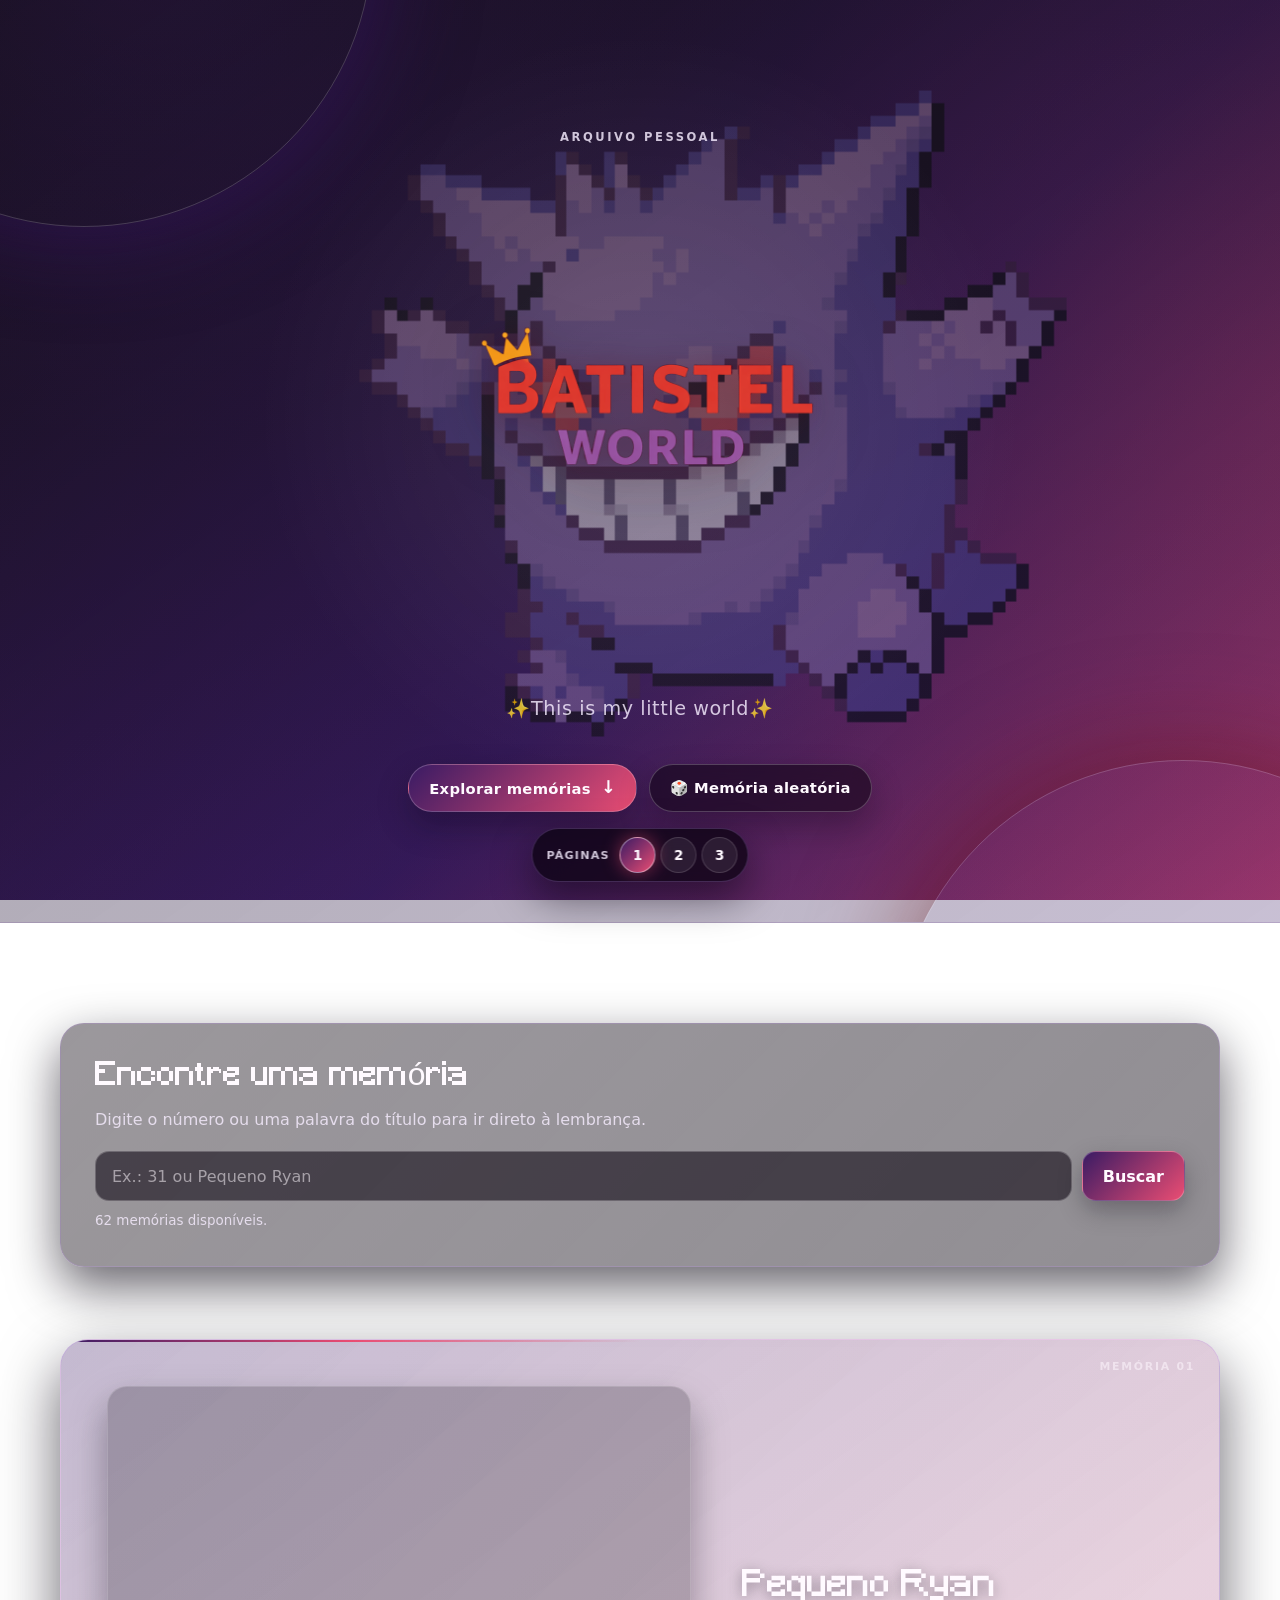
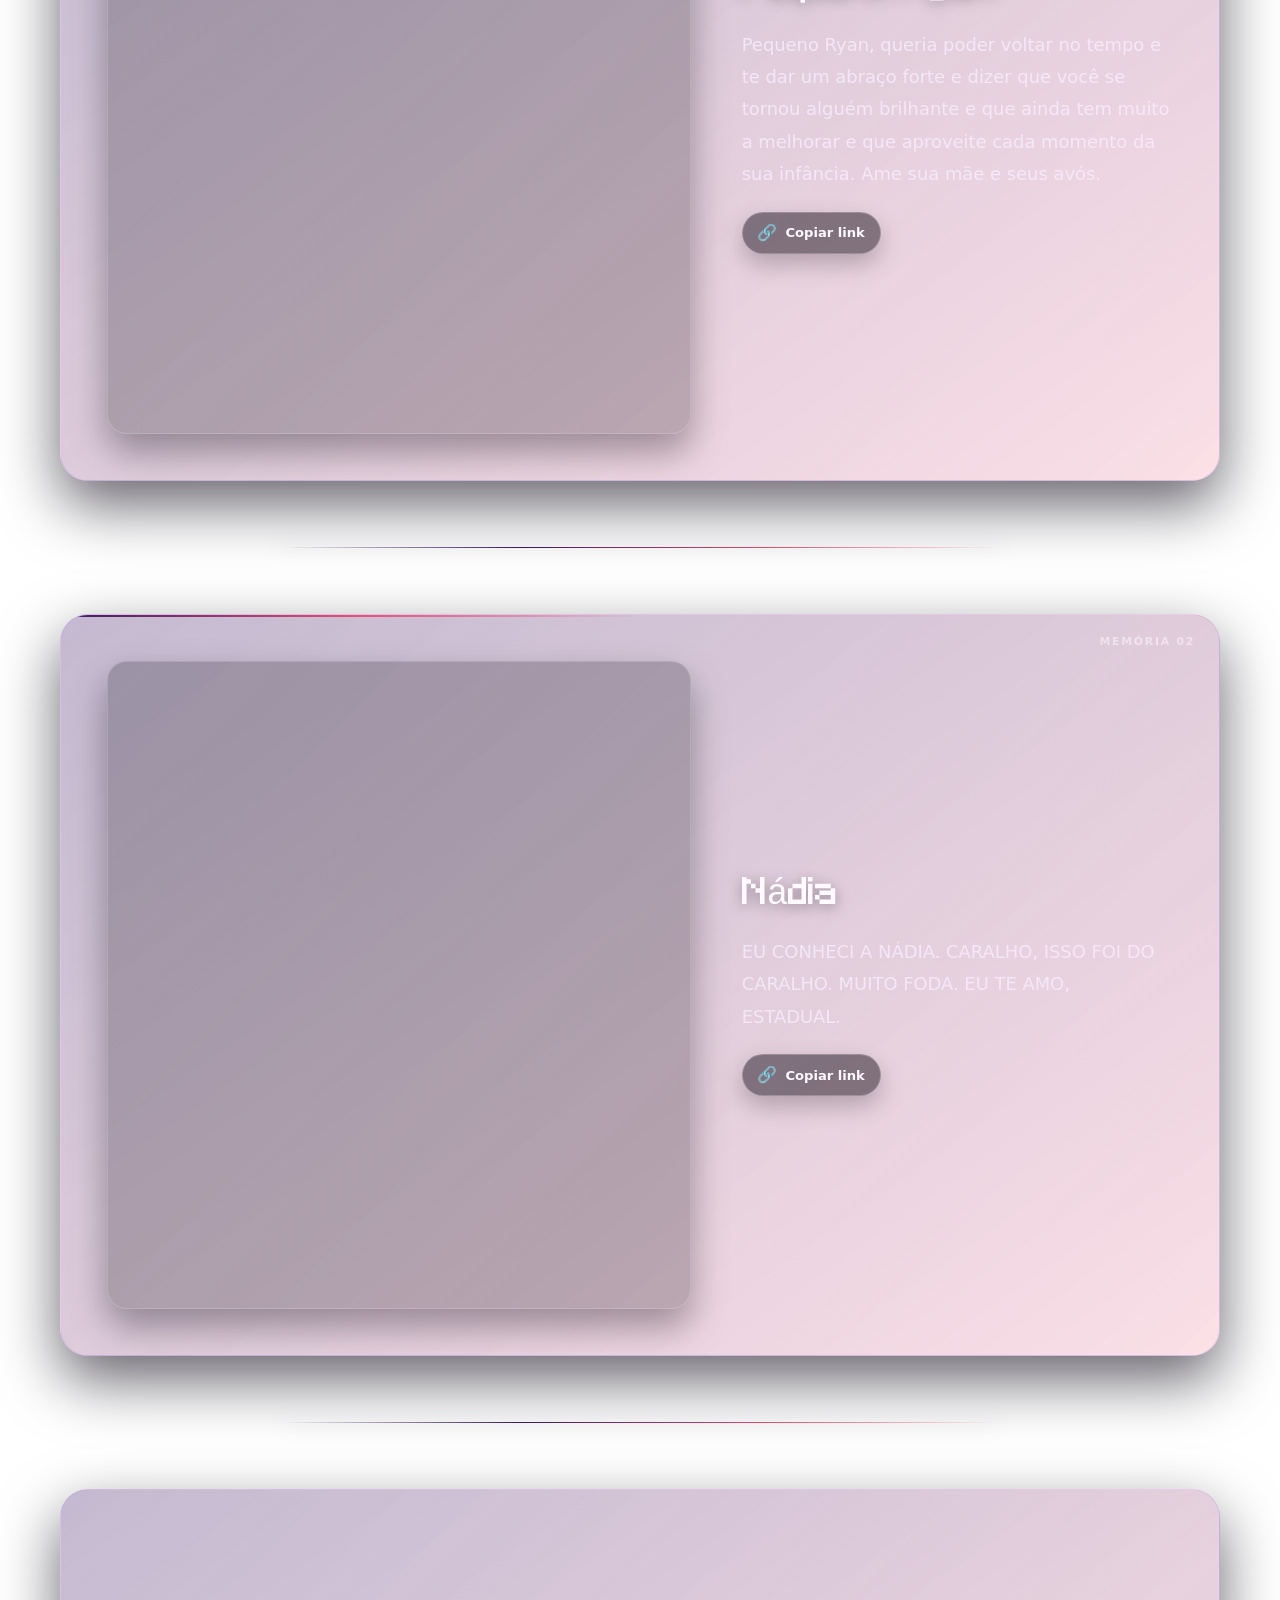
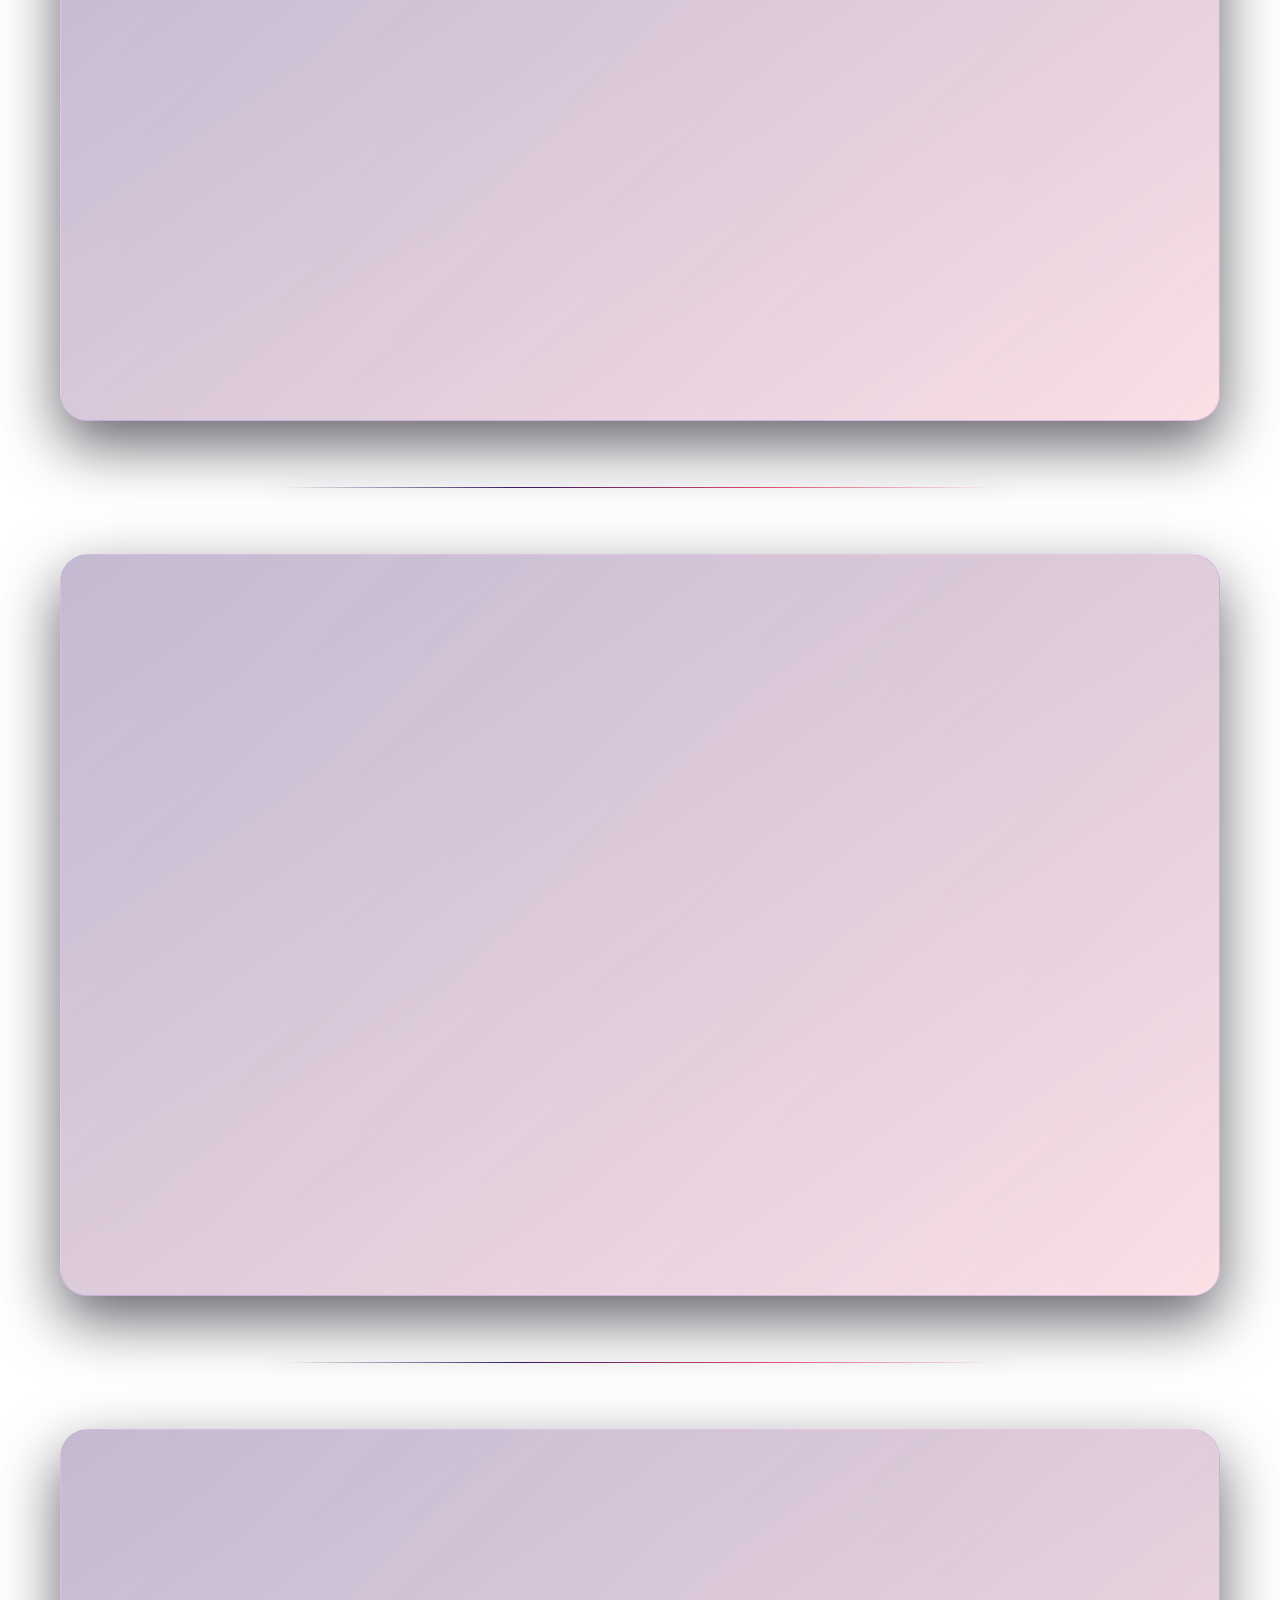
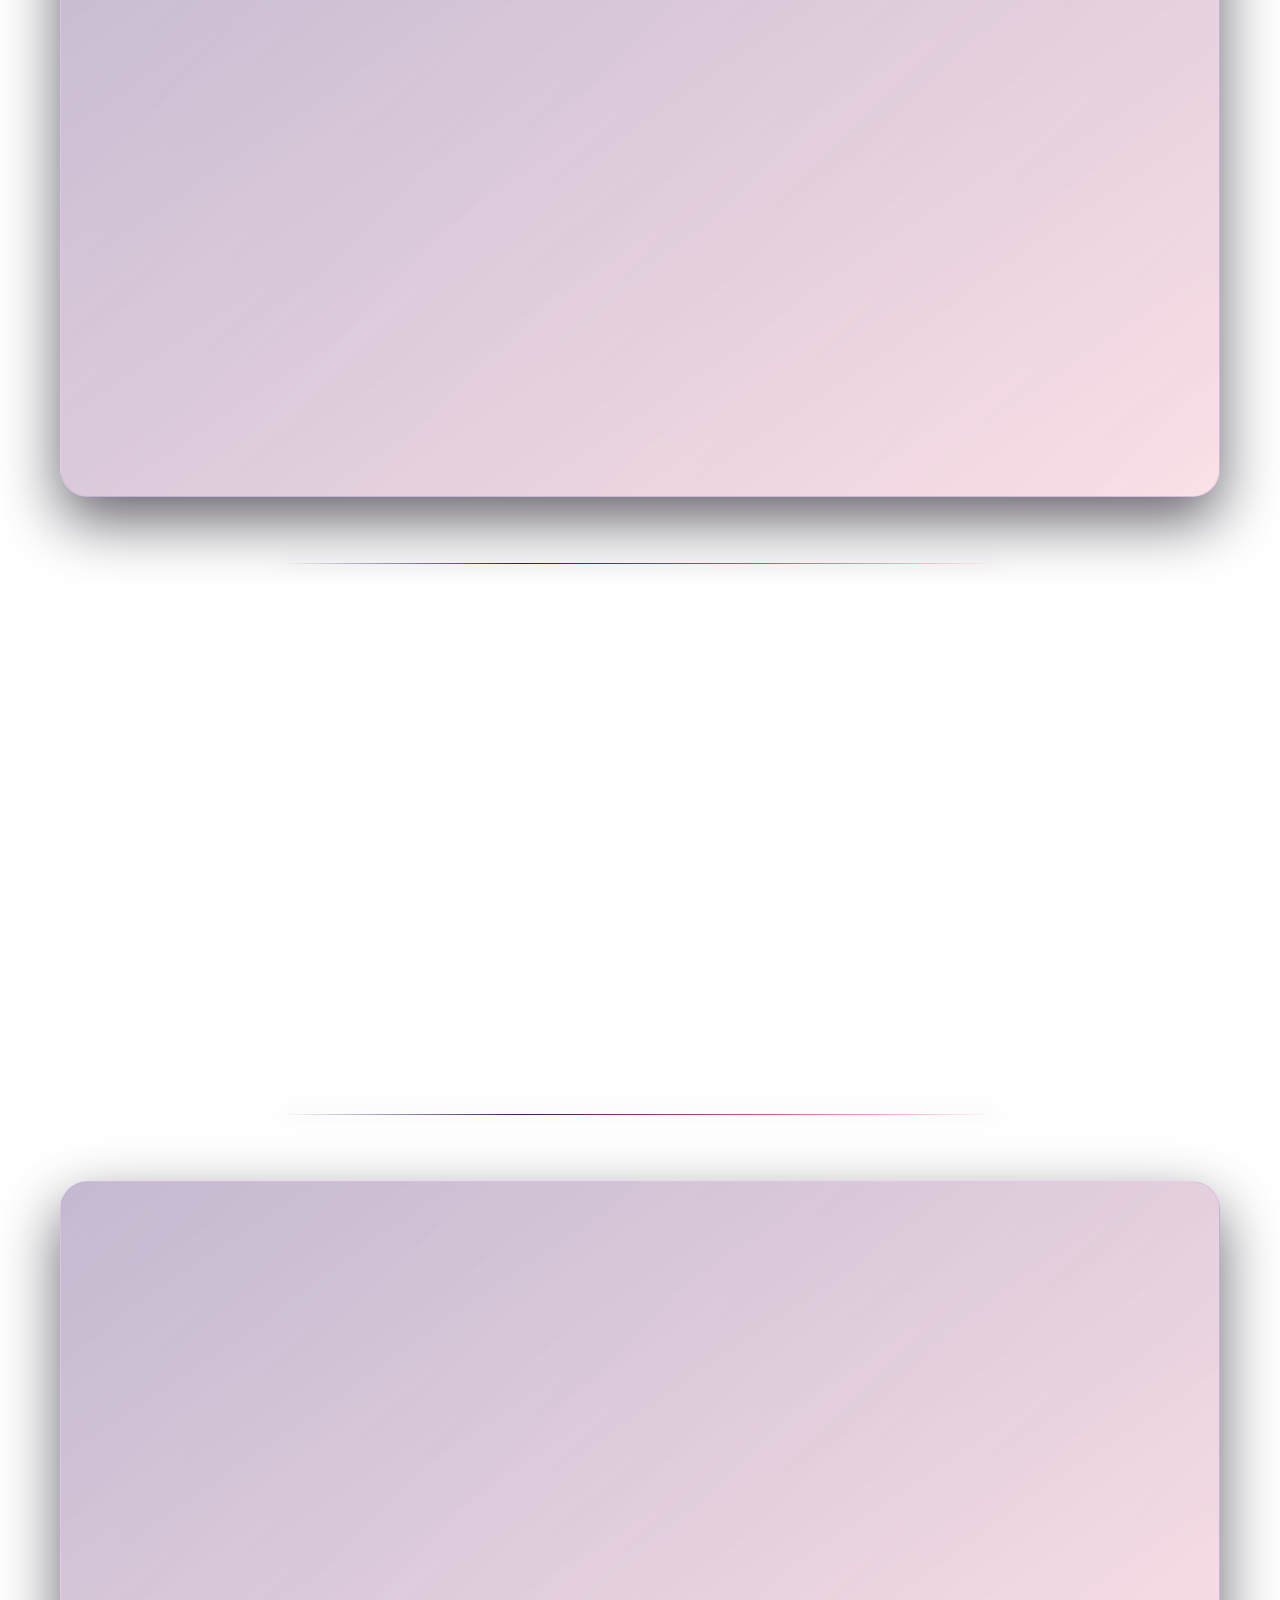
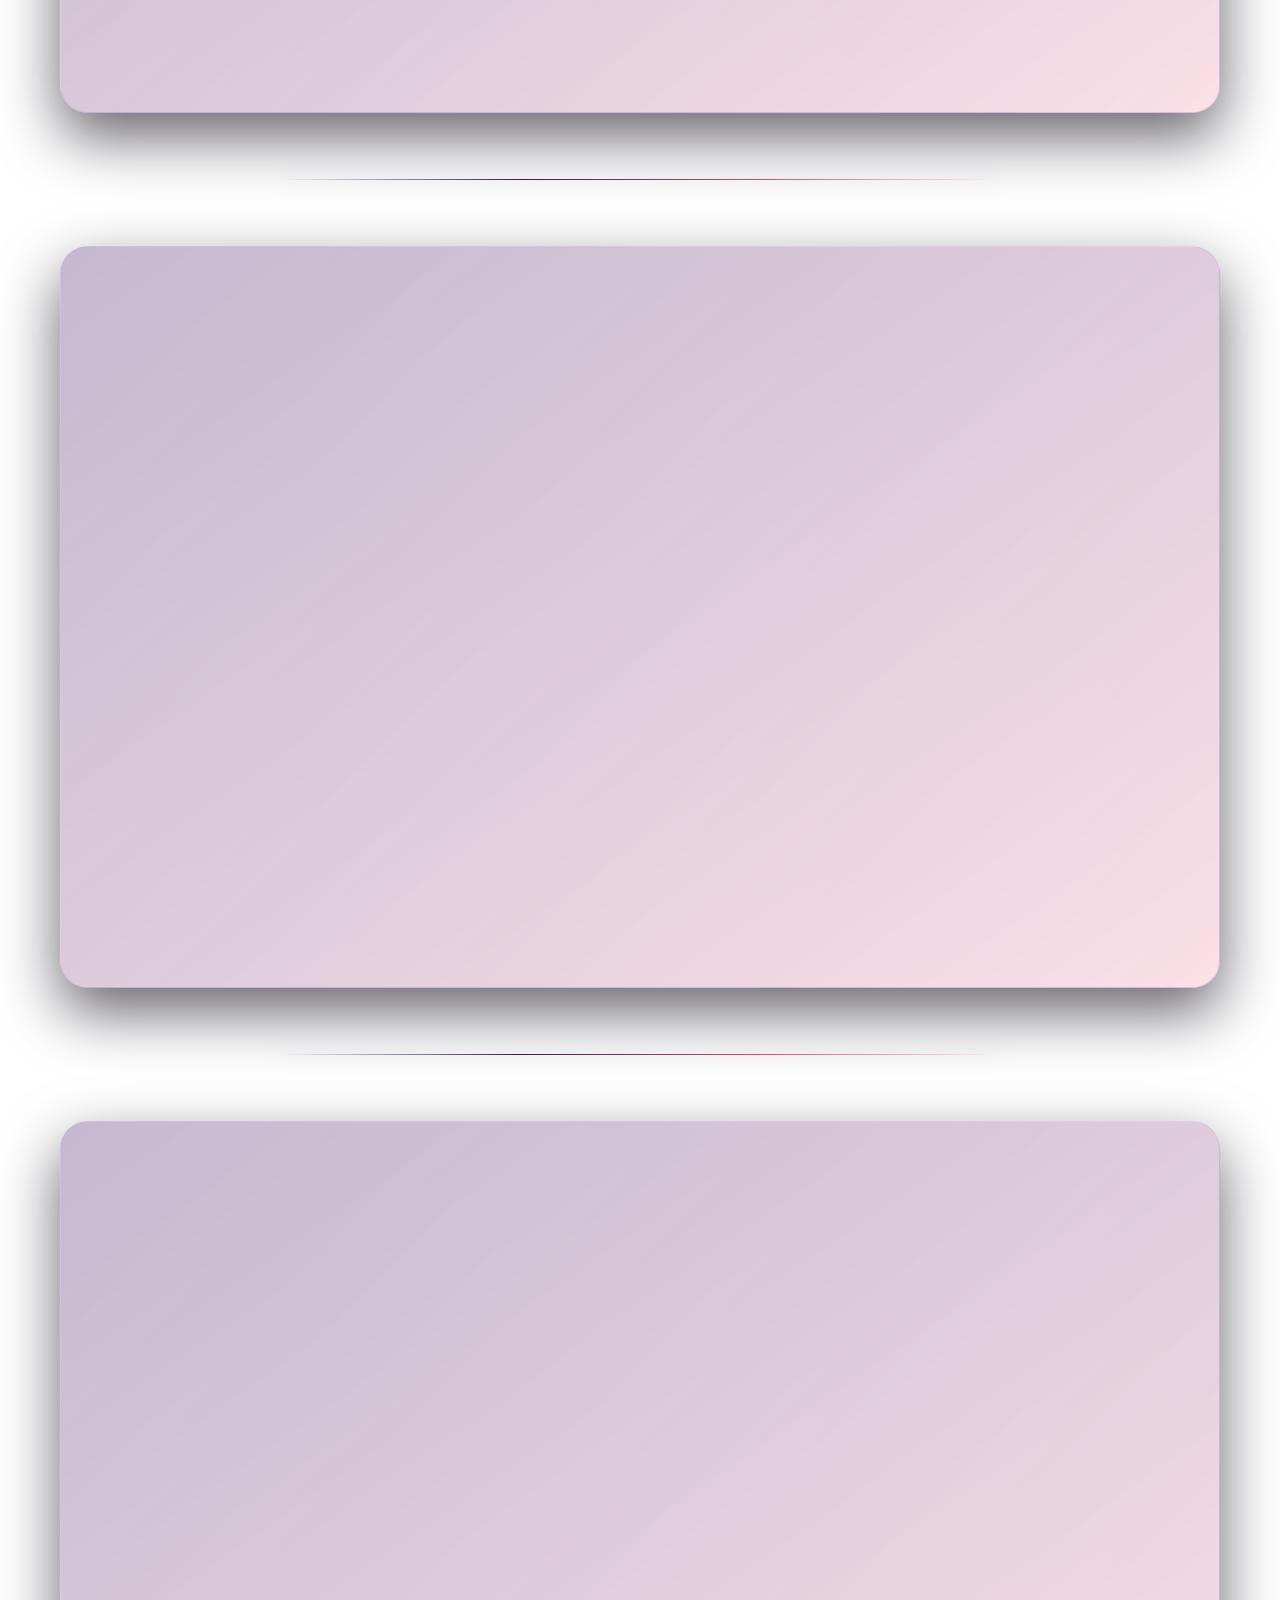
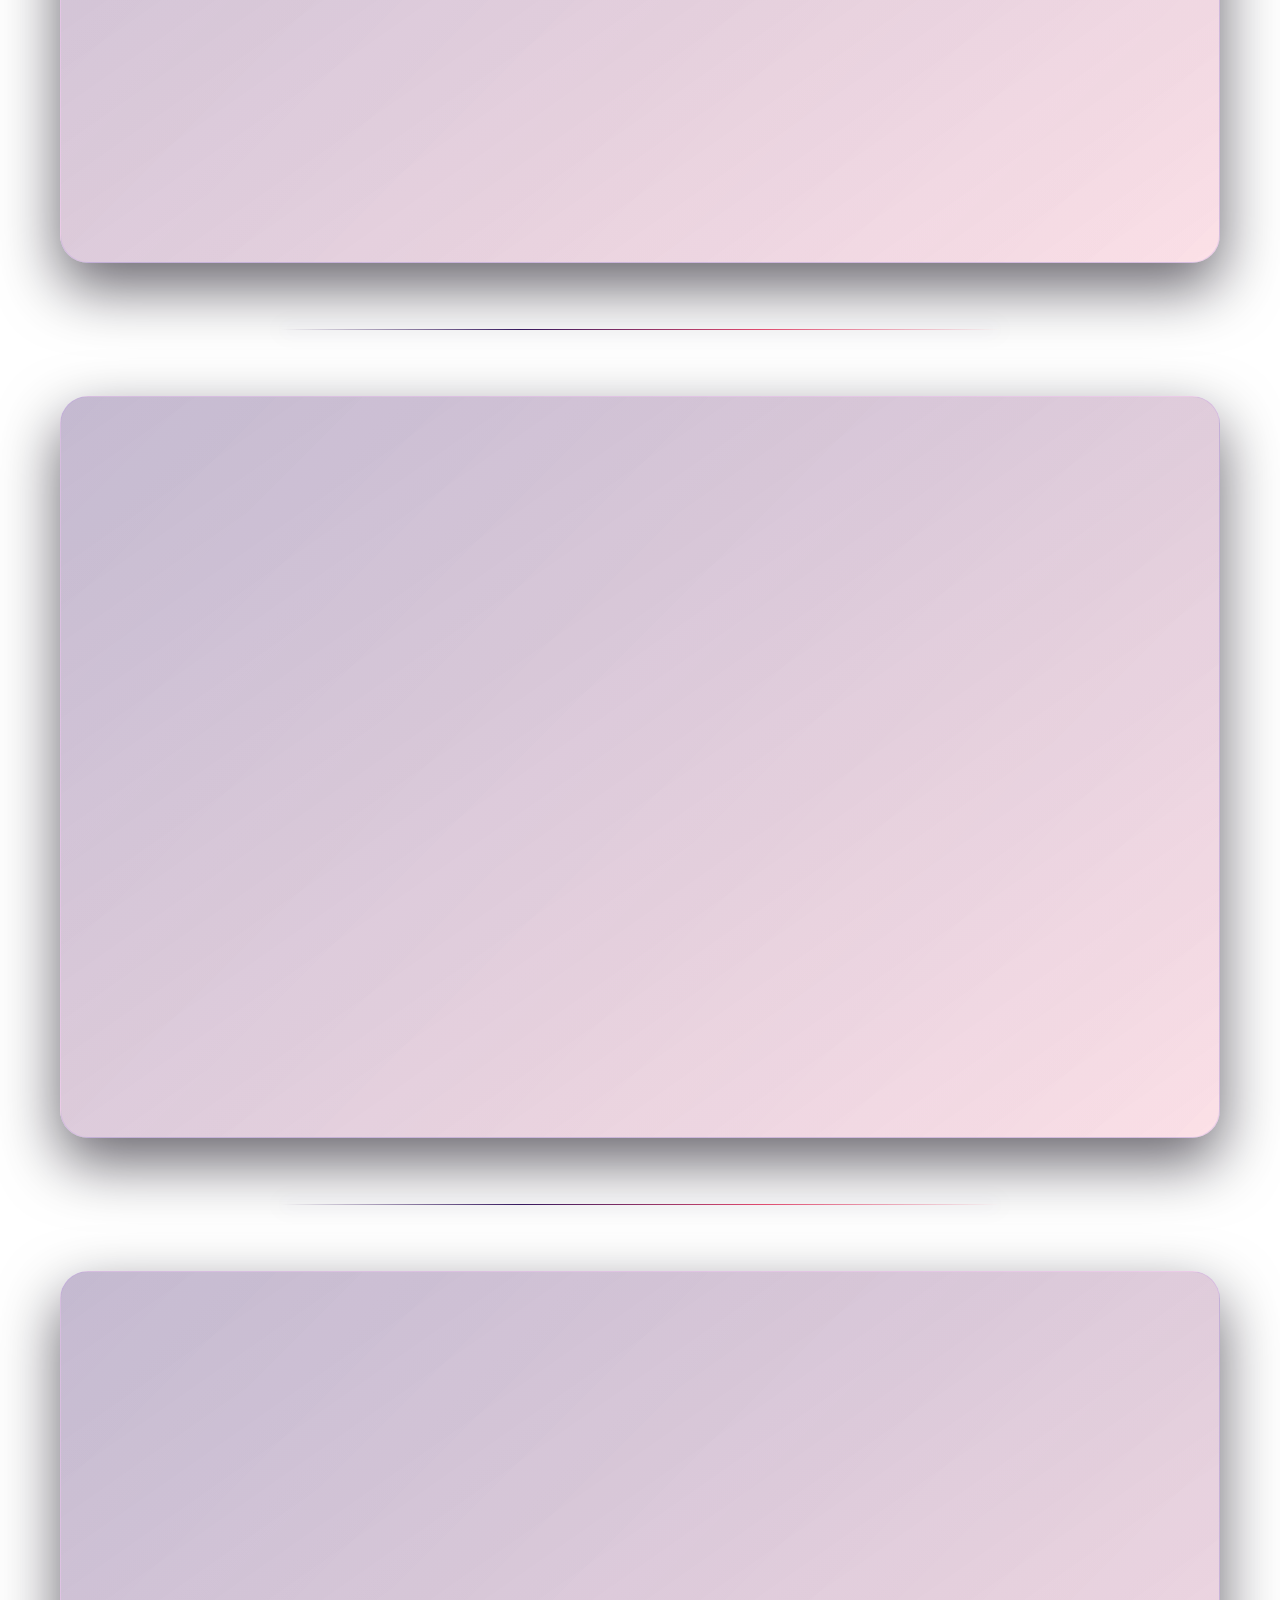
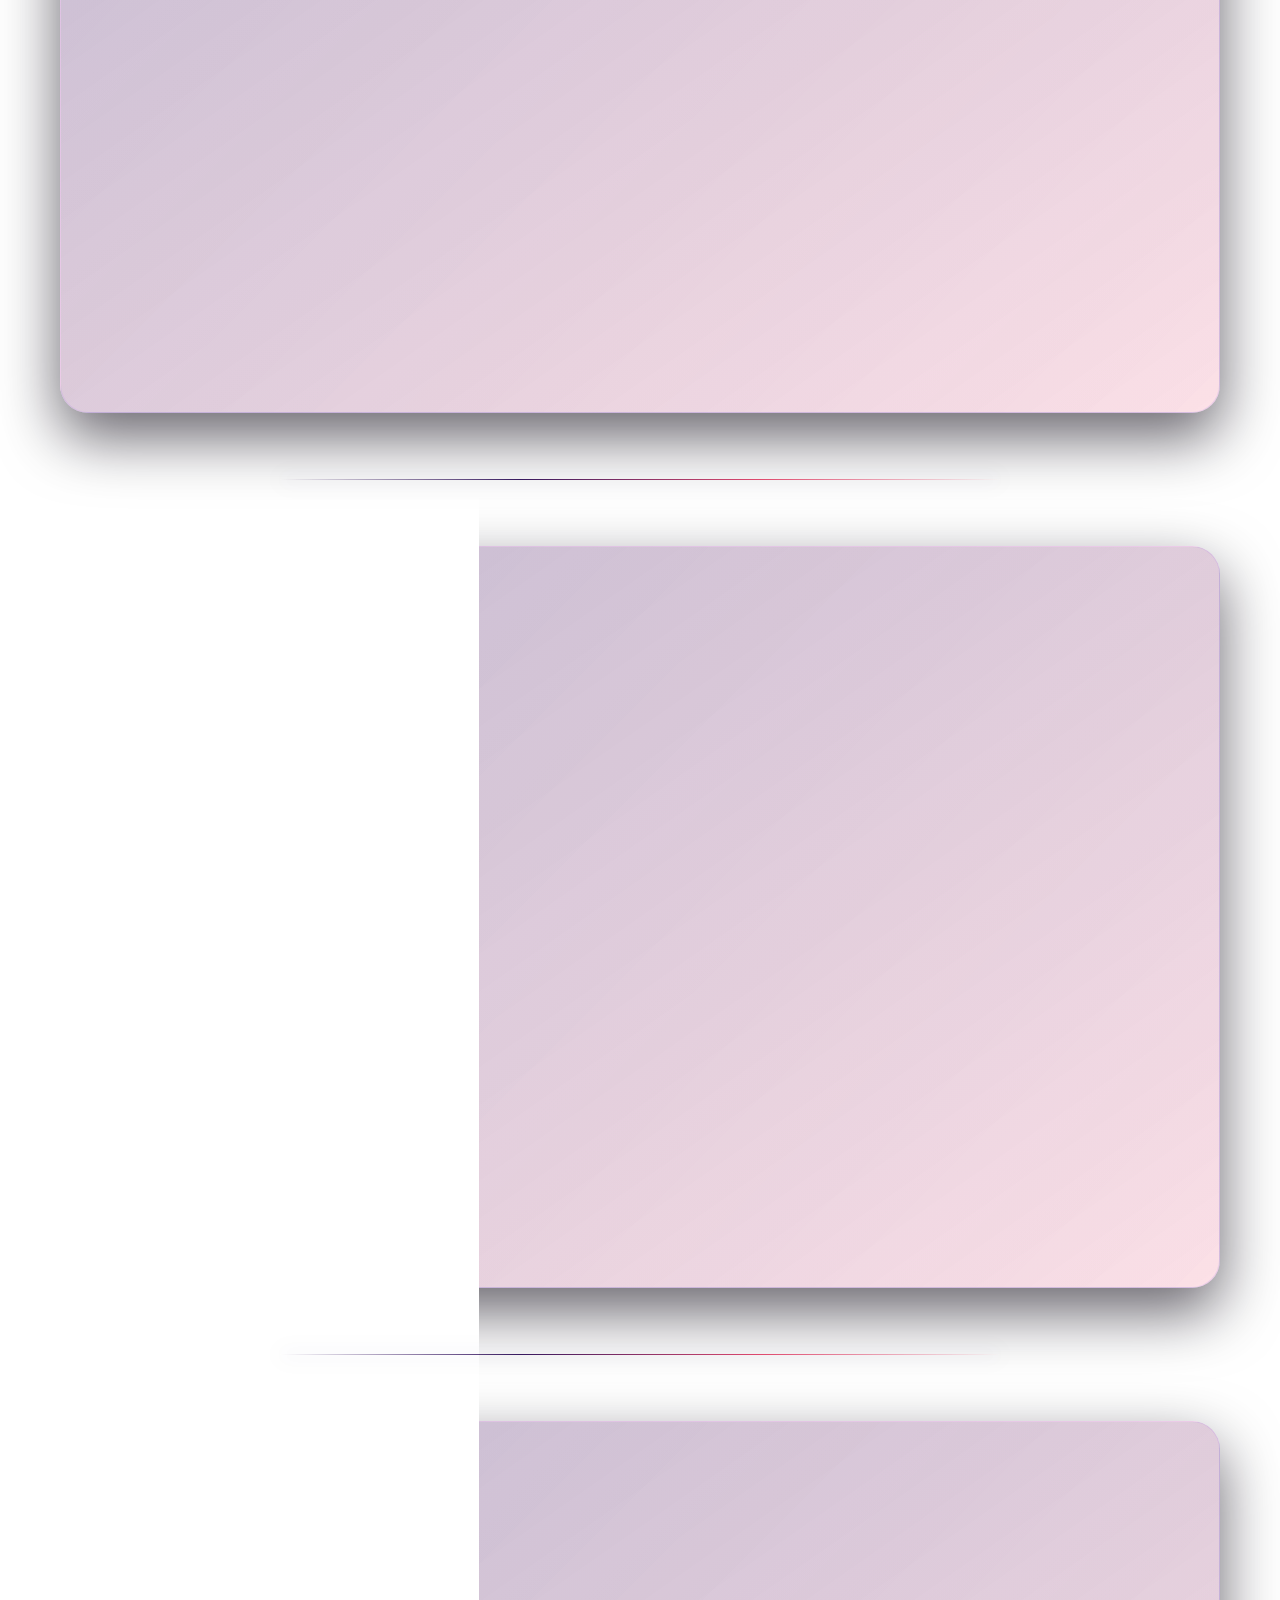
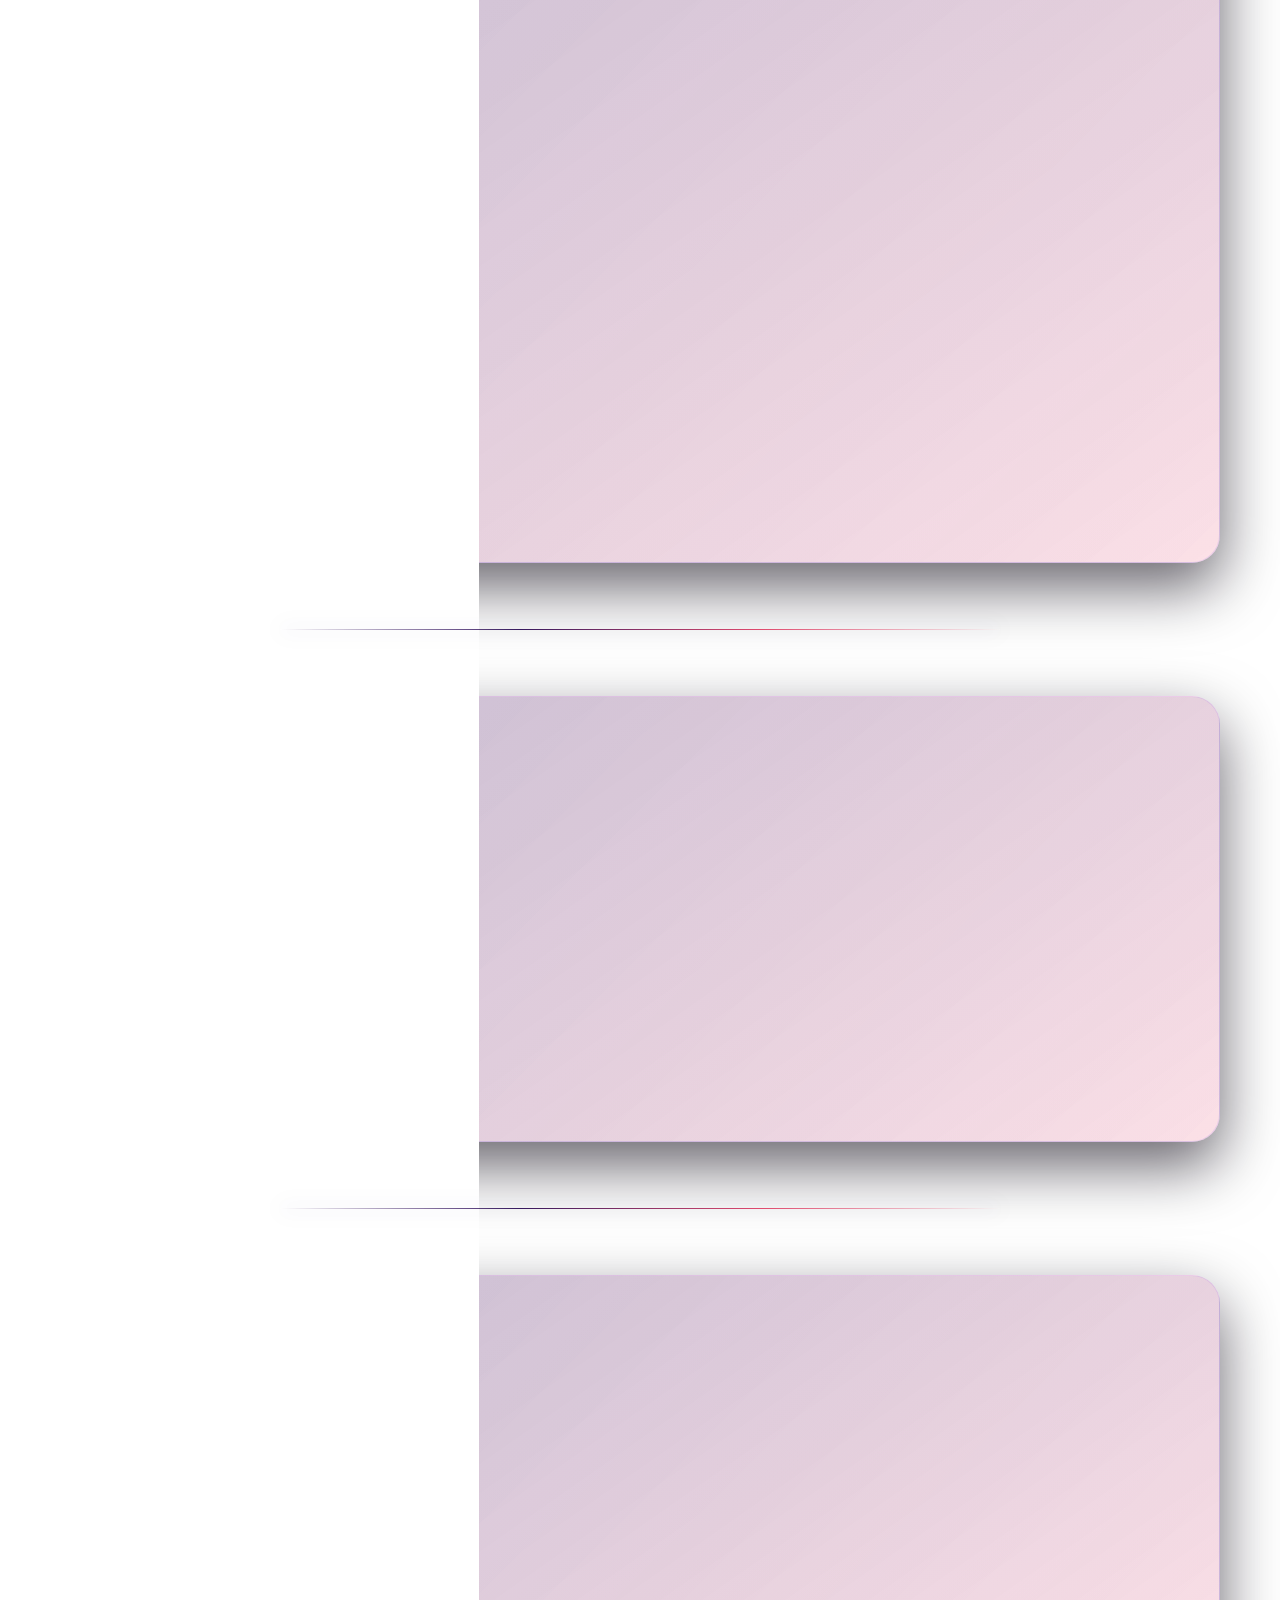
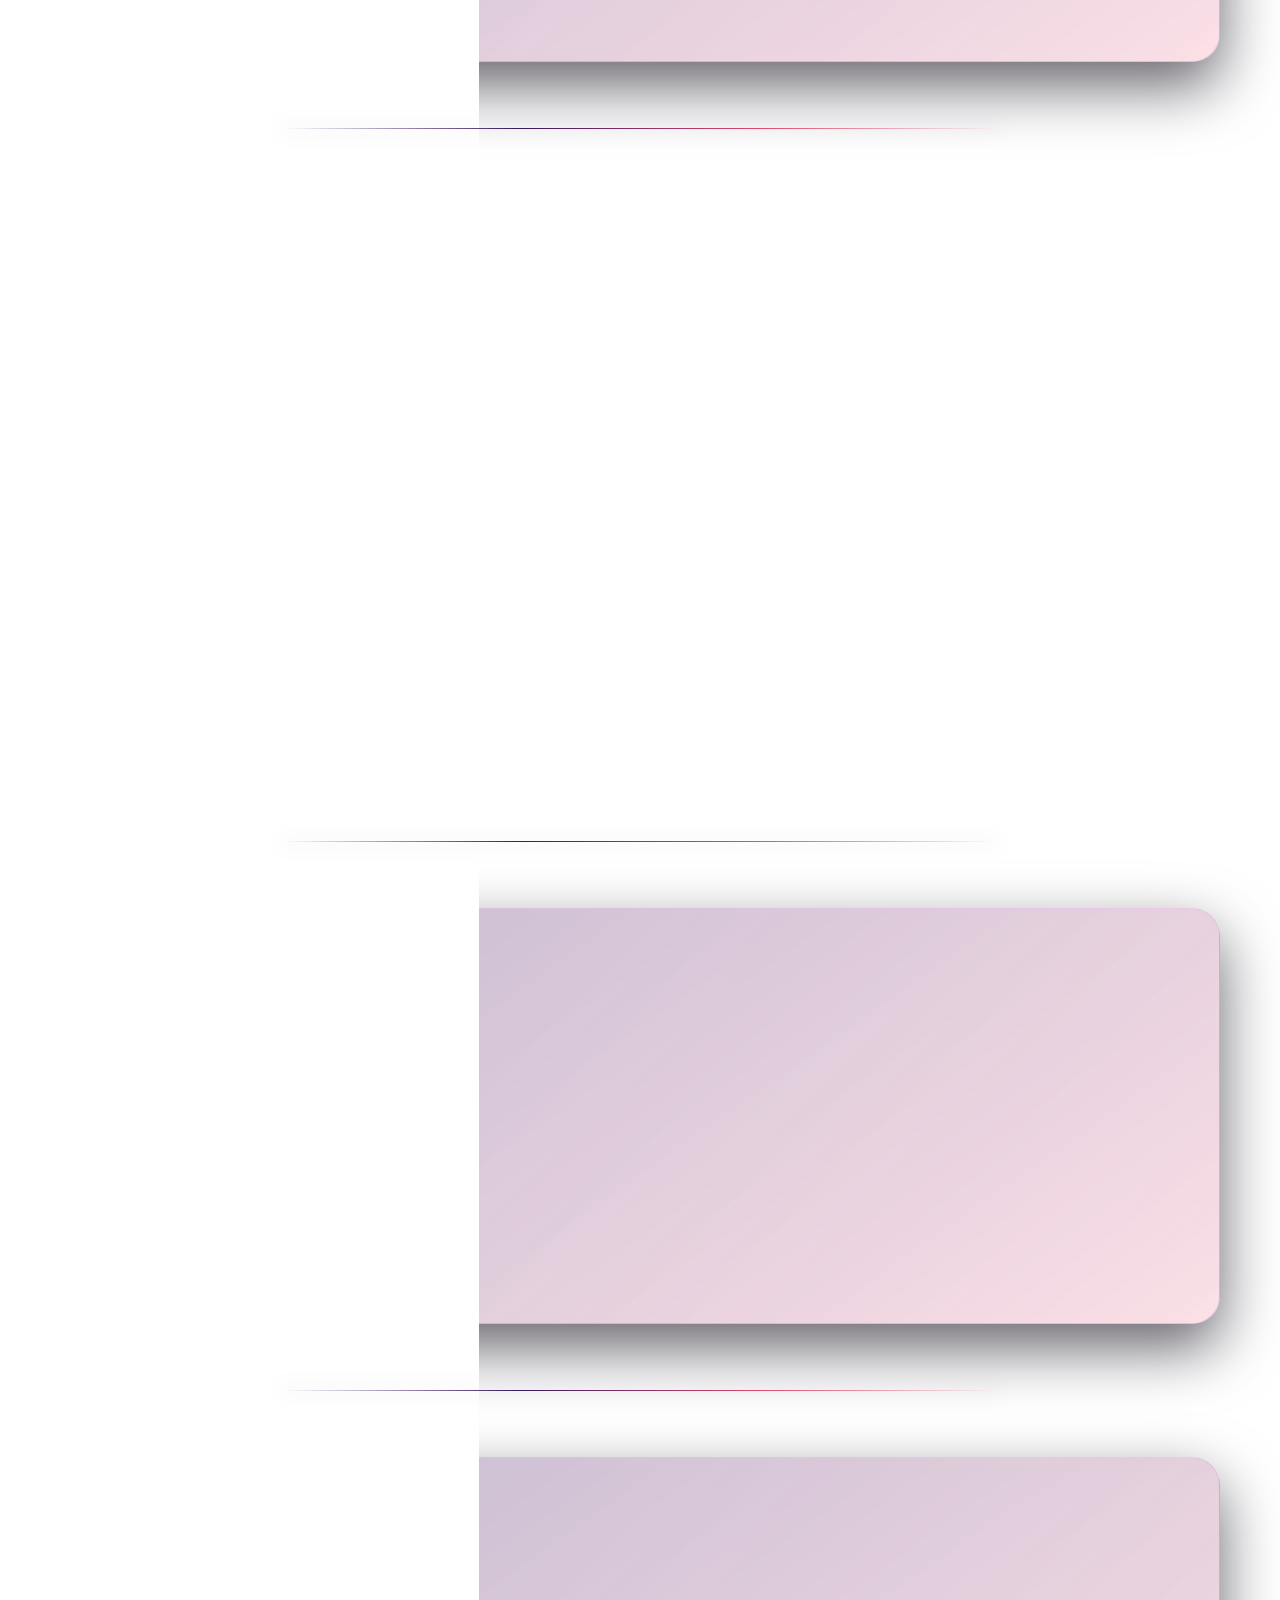
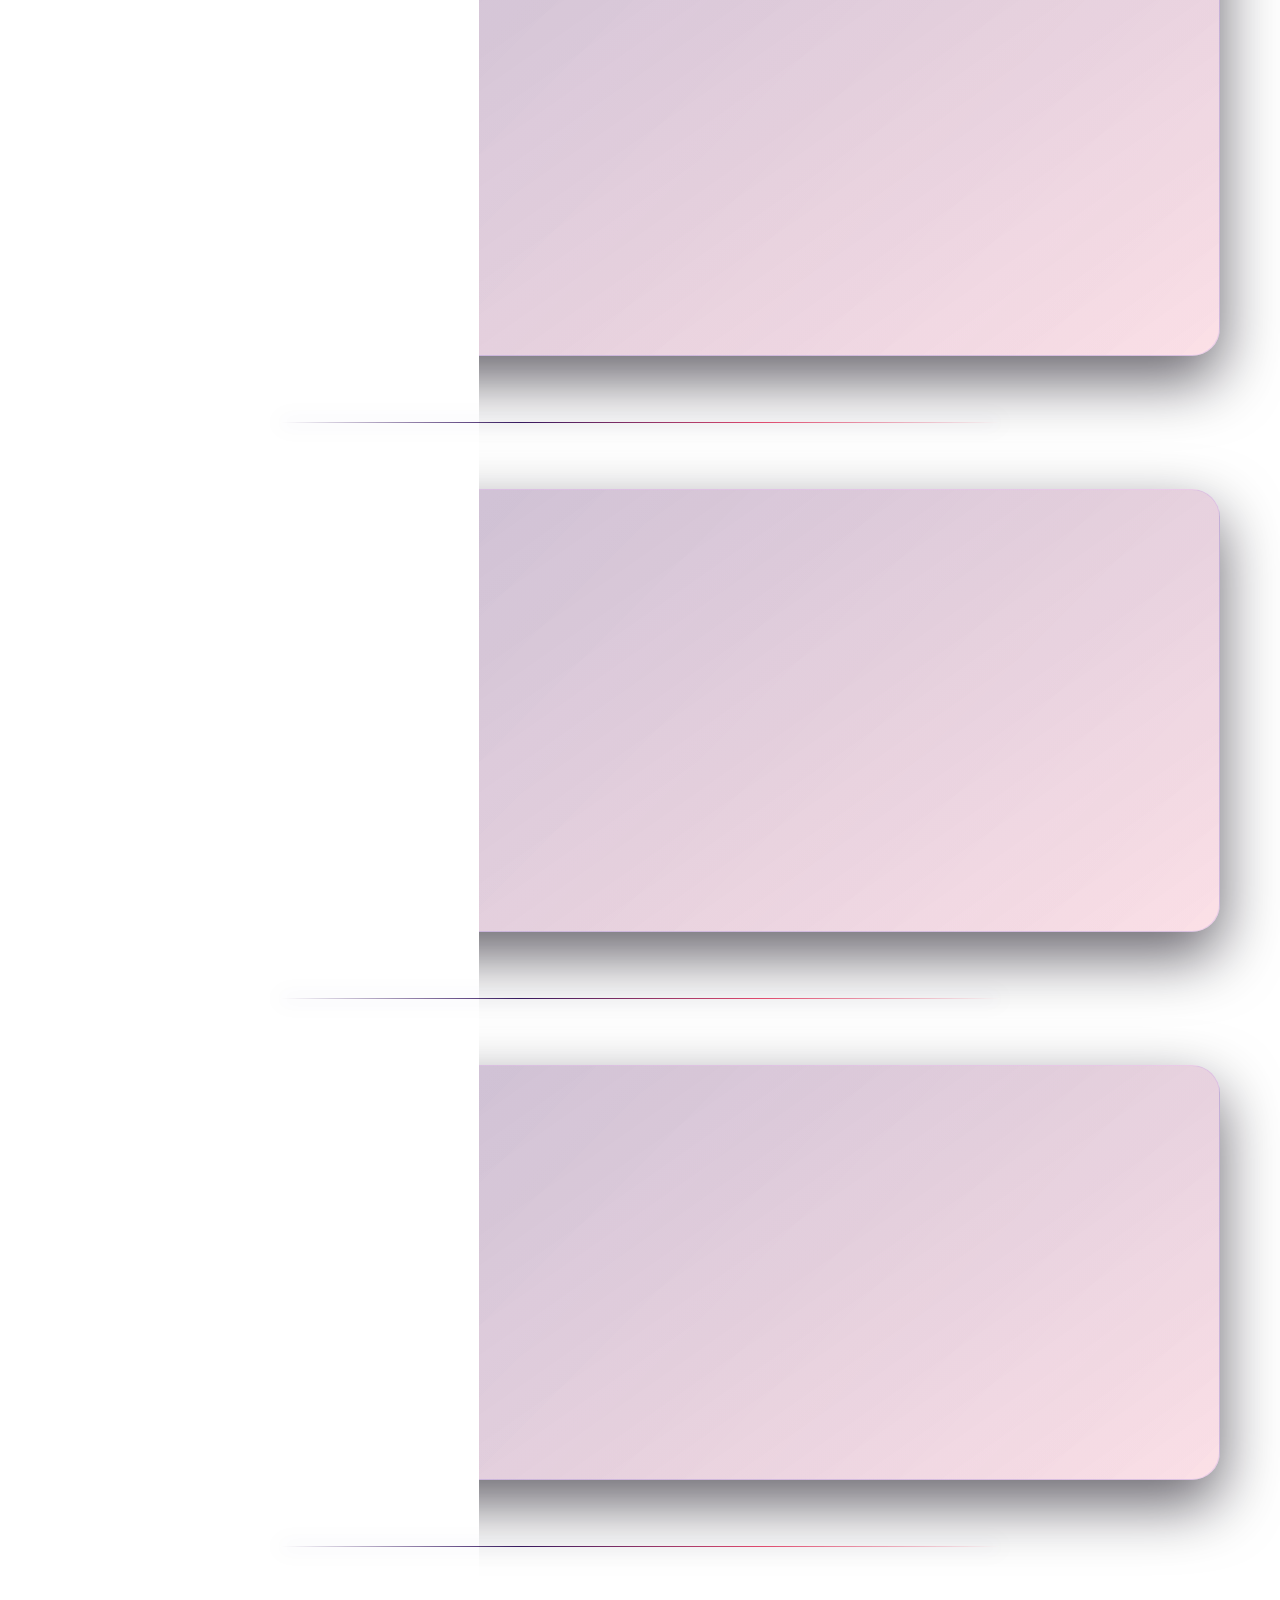
==== index.html @ faaebc3c "Atualiza versão da prioridade de mídia" ====
<!DOCTYPE html>
<html lang="pt-BR" class="pagina-um-root">
<head>
  <meta charset="UTF-8">
  <meta name="viewport" content="width=device-width, initial-scale=1">
  <meta name="description" content="Batistel World — um arquivo pessoal de memórias, amizades e momentos especiais.">
  <meta name="theme-color" content="#3d126e">
  <link rel="canonical" href="https://ryan20014737472.github.io/Blog-pessoal-site/">
  <link rel="icon" href="assets/images/gengar.gif" type="image/gif">
  <link rel="preload" href="assets/images/gengar.gif?v=2" as="image" data-performance-preload>
  <link rel="preload" href="assets/images/título.png" as="image" data-performance-preload>
  <meta property="og:type" content="website">
  <meta property="og:locale" content="pt_BR">
  <meta property="og:site_name" content="Batistel World">
  <meta property="og:title" content="Batistel World — Arquivo pessoal de memórias">
  <meta property="og:description" content="Batistel World — um arquivo pessoal de memórias, amizades e momentos especiais.">
  <meta property="og:url" content="https://ryan20014737472.github.io/Blog-pessoal-site/">
  <meta property="og:image" content="https://ryan20014737472.github.io/Blog-pessoal-site/assets/images/t%C3%ADtulo.png">
  <meta property="og:image:secure_url" content="https://ryan20014737472.github.io/Blog-pessoal-site/assets/images/t%C3%ADtulo.png">
  <meta property="og:image:type" content="image/png">
  <meta property="og:image:alt" content="Logotipo Batistel World">
  <meta name="twitter:card" content="summary_large_image">
  <meta name="twitter:title" content="Batistel World — Arquivo pessoal de memórias">
  <meta name="twitter:description" content="Batistel World — um arquivo pessoal de memórias, amizades e momentos especiais.">
  <meta name="twitter:image" content="https://ryan20014737472.github.io/Blog-pessoal-site/assets/images/t%C3%ADtulo.png">
  <title>👑BLOG BATISTEL👑</title>
  <link rel="stylesheet" href="style.css?v=20260815-performance-v3">
</head>
<body class="pagina-um">

<header class="hero" id="topo">
  <div class="hero__content">
    <p class="hero__eyebrow">Arquivo pessoal</p>
    <h1 class="sr-only">Batistel World</h1>
    <img class="titulo-img" src="assets/images/título.png" alt="Batistel World" fetchpriority="high">
    <p class="hero__subtitle">✨This is my little world✨</p>
    <a class="hero__cta" href="#memorias">Explorar memórias <span aria-hidden="true">↓</span></a>
  </div>
</header>

<main id="memorias" tabindex="-1">

  <p class="pagination__status" data-memory-loading>Organizando suas memórias...</p>
  <noscript>
    <p class="media-fallback">Ative o JavaScript para visualizar as memórias.</p>
  </noscript>

  <nav class="pagination" aria-label="Navegação entre páginas" hidden></nav>
</main>

<footer class="site-footer">
  <p>© BATISTEL WORLD <span aria-hidden="true">👑</span></p>
</footer>
<script src="memorias.js?v=20260810-caixas-fix" defer></script>
<script src="script.js?v=20260815-performance-v2" defer></script>
</body>
</html>
---- style.css ----
@font-face {
  font-family: "Minecraft";
  src: url("assets/fonts/Minecraft.ttf") format("truetype");
  font-display: swap;
}

:root {
  --roxo: #3d126e;
  --vermelho: #630c0c;
  --fundo: #14081d;
  --texto: #fffaff;
  --texto-suave: rgba(255, 250, 255, 0.78);
  --borda: rgba(255, 250, 255, 0.16);
  --sombra: rgba(8, 1, 13, 0.48);
  --raio: 28px;
}

* { box-sizing: border-box; }

.sr-only {
  position: absolute;
  width: 1px;
  height: 1px;
  padding: 0;
  margin: -1px;
  overflow: hidden;
  clip: rect(0, 0, 0, 0);
  white-space: nowrap;
  border: 0;
}

html {
  scroll-behavior: smooth;
  scroll-padding-top: 28px;
}

body {
  min-width: 320px;
  min-height: 100vh;
  margin: 0;
  overflow-x: hidden;
  color: var(--texto);
  font-family: Inter, ui-sans-serif, system-ui, -apple-system, BlinkMacSystemFont, "Segoe UI", sans-serif;
  background:
    radial-gradient(circle at 12% -8%, rgba(61, 18, 110, 0.9), transparent 32rem),
    radial-gradient(circle at 100% 44%, rgba(99, 12, 12, 0.75), transparent 38rem),
    linear-gradient(135deg, #14081d 0%, var(--roxo) 58%, var(--vermelho) 100%);
  background-attachment: fixed;
  isolation: isolate;
}

body::before {
  position: fixed;
  z-index: 0;
  inset: 0;
  content: "";
  pointer-events: none;
  opacity: 0.09;
  background: url("assets/images/gengar.gif") center / cover no-repeat;
  filter: saturate(0.65) contrast(1.08);
}

body::after {
  position: fixed;
  z-index: 0;
  inset: 0;
  content: "";
  pointer-events: none;
  opacity: 0.28;
  background-image:
    linear-gradient(rgba(255, 255, 255, 0.028) 1px, transparent 1px),
    linear-gradient(90deg, rgba(255, 255, 255, 0.024) 1px, transparent 1px);
  background-size: 28px 28px;
  mask-image: linear-gradient(to bottom, black, transparent 86%);
}

body > * {
  position: relative;
  z-index: 1;
}

::selection {
  color: var(--texto);
  background: var(--vermelho);
}

a { color: inherit; }

a:focus-visible,
.play-musica:focus-visible,
.back-to-top:focus-visible {
  outline: 3px solid var(--texto);
  outline-offset: 4px;
}

.hero {
  position: relative;
  display: grid;
  min-height: min(720px, 94vh);
  padding: clamp(64px, 11vw, 130px) 24px clamp(70px, 10vw, 110px);
  overflow: hidden;
  place-items: center;
  text-align: center;
  border-bottom: 1px solid var(--borda);
  background:
    radial-gradient(circle at 50% 45%, rgba(255, 255, 255, 0.09), transparent 24rem),
    linear-gradient(145deg, rgba(61, 18, 110, 0.68), rgba(99, 12, 12, 0.45));
}

.hero::before,
.hero::after {
  position: absolute;
  width: clamp(18rem, 45vw, 44rem);
  aspect-ratio: 1;
  content: "";
  border: 1px solid rgba(255, 250, 255, 0.18);
  border-radius: 50%;
  pointer-events: none;
}

.hero::before {
  top: -38%;
  left: -16%;
  box-shadow: 0 0 100px rgba(61, 18, 110, 0.55);
}

.hero::after {
  right: -15%;
  bottom: -45%;
  box-shadow: 0 0 110px rgba(99, 12, 12, 0.52);
}

.hero__content {
  position: relative;
  z-index: 1;
  display: grid;
  width: min(100%, 860px);
  justify-items: center;
}

.hero__eyebrow {
  margin: 0 0 18px;
  color: var(--texto-suave);
  font-size: 0.72rem;
  font-weight: 800;
  letter-spacing: 0.22em;
  text-transform: uppercase;
}

.titulo-img {
  display: block;
  width: min(100%, 760px);
  height: auto;
  margin: 0;
  filter:
    drop-shadow(0 18px 34px rgba(10, 0, 16, 0.4))
    drop-shadow(0 0 14px rgba(99, 12, 12, 0.28));
  animation: flutuar-titulo 6s ease-in-out infinite;
}

.hero__subtitle {
  max-width: 34rem;
  margin: clamp(18px, 3vw, 28px) 0 0;
  color: var(--texto-suave);
  font-size: clamp(1rem, 2.3vw, 1.2rem);
  letter-spacing: 0.03em;
}

.hero__cta {
  display: inline-flex;
  gap: 0.65rem;
  align-items: center;
  margin-top: clamp(30px, 5vw, 44px);
  padding: 0.9rem 1.25rem;
  color: var(--texto);
  font-size: 0.92rem;
  font-weight: 800;
  letter-spacing: 0.02em;
  text-decoration: none;
  background: linear-gradient(135deg, var(--roxo), var(--vermelho));
  border: 1px solid rgba(255, 250, 255, 0.22);
  border-radius: 999px;
  box-shadow: 0 14px 32px rgba(10, 0, 16, 0.3);
  transition: transform 180ms ease, box-shadow 180ms ease;
}

.hero__cta:hover {
  box-shadow: 0 18px 38px rgba(10, 0, 16, 0.48);
  transform: translateY(-3px);
}

.hero__cta span {
  font-size: 1.1rem;
  line-height: 1;
}

main {
  width: min(100% - 32px, 1160px);
  margin: 0 auto;
  padding: clamp(58px, 8vw, 100px) 0 clamp(70px, 10vw, 120px);
  counter-reset: memoria;
}

.post {
  position: relative;
  display: grid;
  grid-template-columns: minmax(0, 1.15fr) minmax(0, 0.85fr);
  grid-template-areas: "media text";
  gap: clamp(22px, 4vw, 52px);
  align-items: center;
  min-height: 340px;
  padding: clamp(24px, 4vw, 46px);
  overflow: hidden;
  counter-increment: memoria;
  background:
    linear-gradient(135deg, rgba(255, 250, 255, 0.12), rgba(255, 250, 255, 0.035)),
    linear-gradient(145deg, rgba(61, 18, 110, 0.31), rgba(99, 12, 12, 0.16));
  border: 1px solid var(--borda);
  border-radius: var(--raio);
  box-shadow: 0 24px 60px var(--sombra);
  backdrop-filter: blur(16px);
  transition: transform 260ms ease, border-color 260ms ease, box-shadow 260ms ease;
}

.post::before {
  position: absolute;
  top: 20px;
  right: 24px;
  z-index: 1;
  content: "MEMÓRIA " counter(memoria, decimal-leading-zero);
  color: rgba(255, 250, 255, 0.52);
  font-size: 0.68rem;
  font-weight: 800;
  letter-spacing: 0.16em;
}

.post::after {
  position: absolute;
  top: 0;
  left: 0;
  width: 50%;
  height: 2px;
  content: "";
  background: linear-gradient(90deg, var(--roxo), var(--vermelho), transparent);
}

.post:hover,
.post:focus-within {
  border-color: rgba(255, 250, 255, 0.3);
  box-shadow: 0 30px 72px rgba(8, 1, 13, 0.6);
  transform: translateY(-7px);
}

/* Três mídias à esquerda, seguidas de três à direita. */
.post:nth-of-type(6n + 4),
.post:nth-of-type(6n + 5),
.post:nth-of-type(6n + 6) {
  grid-template-areas: "text media";
}

.post > :is(img, video) {
  grid-area: media;
  display: block;
  width: 100%;
  height: auto;
  max-height: min(72vh, 720px);
  object-fit: contain;
  background: rgba(8, 1, 13, 0.22);
  border: 1px solid rgba(255, 250, 255, 0.16);
  border-radius: calc(var(--raio) - 8px);
  box-shadow: 0 18px 36px rgba(8, 1, 13, 0.35);
  transition: transform 360ms ease, filter 360ms ease, box-shadow 360ms ease;
}

.post:hover > :is(img, video) {
  filter: saturate(1.08) contrast(1.03);
  box-shadow: 0 24px 42px rgba(8, 1, 13, 0.5);
  transform: scale(1.018);
}

.texto {
  grid-area: text;
  min-width: 0;
}

.media-fallback {
  grid-area: media;
  display: grid;
  width: 100%;
  min-height: 220px;
  aspect-ratio: 4 / 3;
  padding: 24px;
  color: var(--texto-suave);
  font-size: 0.9rem;
  font-weight: 700;
  letter-spacing: 0.08em;
  text-align: center;
  background:
    linear-gradient(135deg, rgba(61, 18, 110, 0.58), rgba(99, 12, 12, 0.48)),
    rgba(255, 250, 255, 0.06);
  border: 1px dashed rgba(255, 250, 255, 0.38);
  border-radius: calc(var(--raio) - 8px);
  place-items: center;
}

.texto h2 {
  margin: 0;
  color: var(--texto);
  font-family: "Minecraft", ui-monospace, monospace;
  font-size: clamp(1.5rem, 3vw, 2.25rem);
  font-weight: 400;
  line-height: 1.18;
  text-wrap: balance;
  text-shadow: 0 3px 14px rgba(8, 1, 13, 0.36);
}

.texto p {
  max-width: 62ch;
  margin: 1.25rem 0 0;
  color: var(--texto-suave);
  font-size: clamp(1rem, 1.6vw, 1.12rem);
  line-height: 1.8;
}

.post audio { display: none; }

.play-musica { cursor: pointer; }

.post.is-playing .play-musica {
  border-color: rgba(255, 250, 255, 0.62);
  box-shadow:
    0 0 0 5px rgba(61, 18, 110, 0.26),
    0 22px 42px rgba(99, 12, 12, 0.42);
}

hr {
  width: min(76%, 720px);
  height: 1px;
  margin: clamp(34px, 6vw, 66px) auto;
  border: 0;
  background: linear-gradient(90deg, transparent, var(--roxo), var(--vermelho), transparent);
  box-shadow: 0 0 20px rgba(61, 18, 110, 0.35);
}

.site-footer {
  padding: 32px 24px;
  text-align: center;
  background: rgba(8, 1, 13, 0.4);
  border-top: 1px solid var(--borda);
}

.site-footer p {
  margin: 0;
  color: var(--texto-suave);
  font-family: "Minecraft", ui-monospace, monospace;
  font-size: 0.9rem;
  letter-spacing: 0.08em;
}

#reading-progress {
  position: fixed;
  z-index: 20;
  top: 0;
  left: 0;
  width: 100%;
  height: 4px;
  pointer-events: none;
  background: linear-gradient(90deg, var(--roxo), var(--vermelho));
  box-shadow: 0 0 12px rgba(255, 250, 255, 0.22);
  transform: scaleX(0);
  transform-origin: left;
}

.back-to-top {
  position: fixed;
  z-index: 10;
  right: 22px;
  bottom: 22px;
  display: grid;
  width: 48px;
  height: 48px;
  padding: 0;
  color: var(--texto);
  font: inherit;
  font-size: 1.28rem;
  cursor: pointer;
  visibility: hidden;
  background: linear-gradient(135deg, var(--roxo), var(--vermelho));
  border: 1px solid rgba(255, 250, 255, 0.28);
  border-radius: 50%;
  box-shadow: 0 14px 28px rgba(8, 1, 13, 0.38);
  opacity: 0;
  place-items: center;
  transform: translateY(12px);
  transition: opacity 180ms ease, visibility 180ms ease, transform 180ms ease;
}

.back-to-top.is-visible {
  visibility: visible;
  opacity: 1;
  transform: translateY(0);
}

.back-to-top:hover { transform: translateY(-4px); }

.js [data-reveal] {
  opacity: 0;
  transform: translateY(28px);
  transition:
    opacity 560ms ease var(--reveal-delay, 0ms),
    transform 560ms ease var(--reveal-delay, 0ms);
}

.js [data-reveal].is-visible {
  opacity: 1;
  transform: translateY(0);
}

@keyframes flutuar-titulo {
  0%, 100% { transform: translateY(0); }
  50% { transform: translateY(-8px); }
}

@media (max-width: 780px) {
  .hero { min-height: auto; }

  .post {
    grid-template-columns: 1fr;
    grid-template-areas:
      "media"
      "text";
    min-height: 0;
    padding: 24px;
  }

  .post::before {
    top: 17px;
    right: 18px;
  }

  .post > :is(img, video) {
    height: auto;
    max-height: 72vh;
    object-fit: contain;
  }

  .texto { padding-top: 20px; }

  .texto h2 { padding-right: 6.3rem; }

  .texto p { line-height: 1.72; }
}

@media (max-width: 480px) {
  main { width: min(100% - 24px, 1160px); }

  .hero { padding-inline: 16px; }

  .post {
    padding: 20px;
    border-radius: 22px;
  }

  .post > :is(img, video) { border-radius: 15px; }

  .hero__cta {
    width: 100%;
    justify-content: center;
  }

  .back-to-top {
    right: 14px;
    bottom: 14px;
  }
}

@media (prefers-reduced-motion: reduce) {
  html { scroll-behavior: auto; }

  *,
  *::before,
  *::after {
    animation-duration: 0.01ms !important;
    animation-iteration-count: 1 !important;
    transition-duration: 0.01ms !important;
  }
}


.hero--compact {
  min-height: min(460px, 64vh);
  padding-block: clamp(56px, 8vw, 84px);
}

.pagination {
  display: flex;
  flex-wrap: wrap;
  gap: 16px;
  align-items: center;
  justify-content: space-between;
  margin: clamp(50px, 8vw, 82px) auto 0;
  padding: 20px 22px;
  background: rgba(8, 1, 13, 0.26);
  border: 1px solid var(--borda);
  border-radius: 20px;
}

.pagination__status {
  color: var(--texto-suave);
  font-size: 0.84rem;
  font-weight: 800;
  letter-spacing: 0.08em;
  text-transform: uppercase;
}

.pagination__link {
  display: inline-flex;
  gap: 0.55rem;
  align-items: center;
  padding: 0.85rem 1.1rem;
  color: var(--texto);
  font-size: 0.92rem;
  font-weight: 800;
  text-decoration: none;
  background: linear-gradient(135deg, var(--roxo), var(--vermelho));
  border: 1px solid rgba(255, 250, 255, 0.22);
  border-radius: 999px;
  box-shadow: 0 12px 26px rgba(8, 1, 13, 0.28);
  transition: transform 180ms ease, box-shadow 180ms ease;
}

.pagination__link:hover {
  box-shadow: 0 16px 32px rgba(8, 1, 13, 0.42);
  transform: translateY(-3px);
}

@media (max-width: 520px) {
  .pagination {
    align-items: stretch;
    flex-direction: column;
    text-align: center;
  }

  .pagination__link {
    justify-content: center;
  }
}


/* Paleta e fundo exclusivos da página 2, inspirados no Charizard. */
body.pagina-dois {
  --roxo: #8f1e3d;
  --vermelho: #f5b51b;
  --fundo: #20262b;
  --texto-suave: rgba(255, 247, 211, 0.82);
  --borda: rgba(245, 181, 27, 0.26);
  --sombra: rgba(20, 10, 13, 0.58);
  background-image:
    linear-gradient(rgba(32, 38, 43, 0.34), rgba(143, 30, 61, 0.28)),
    url("assets/images/charizard.gif?v=4"),
    radial-gradient(circle at 12% -8%, rgba(143, 30, 61, 0.88), transparent 32rem),
    radial-gradient(circle at 100% 44%, rgba(245, 181, 27, 0.30), transparent 38rem),
    linear-gradient(135deg, #20262b 0%, #8f1e3d 58%, #f5b51b 100%);
  background-repeat: no-repeat;
  background-position: center;
  background-size: cover, min(78vw, 900px) auto, auto, auto, auto;
  background-attachment: fixed;
}

body.pagina-dois::before {
  display: none;
}

body.pagina-dois .hero {
  background:
    radial-gradient(circle at 50% 45%, rgba(255, 255, 255, 0.08), transparent 24rem),
    linear-gradient(145deg, rgba(32, 38, 43, 0.42), rgba(143, 30, 61, 0.28));
}


/* Barra de rolagem exclusiva da página 2. */
html.pagina-dois-root {
  scrollbar-color: #f5b51b rgba(32, 38, 43, 0.88);
  scrollbar-width: thin;
}

html.pagina-dois-root::-webkit-scrollbar {
  width: 14px;
}

html.pagina-dois-root::-webkit-scrollbar-track {
  background: rgba(32, 38, 43, 0.88);
  border-left: 1px solid rgba(245, 181, 27, 0.24);
}

html.pagina-dois-root::-webkit-scrollbar-thumb {
  background: linear-gradient(180deg, #f5b51b 0%, #b52c3f 55%, #8f1e3d 100%);
  border: 3px solid rgba(32, 38, 43, 0.88);
  border-radius: 999px;
  box-shadow: 0 0 12px rgba(245, 181, 27, 0.42);
}

html.pagina-dois-root::-webkit-scrollbar-thumb:hover {
  background: linear-gradient(180deg, #ffd461 0%, #d7444e 55%, #a82548 100%);
}



/* Tema da página 1 inspirado no Gengar: roxo profundo, grafite e rosa dos olhos. */
body.pagina-um {
  --roxo: #3a1b64;
  --vermelho: #ea4d73;
  --fundo: #151019;
  --texto-suave: rgba(247, 237, 255, 0.82);
  --borda: rgba(188, 142, 235, 0.25);
  --sombra: rgba(10, 5, 18, 0.62);
  background-image:
    linear-gradient(rgba(21, 16, 25, 0.38), rgba(58, 27, 100, 0.26)),
    url("assets/images/gengar.gif?v=2"),
    radial-gradient(circle at 12% -8%, rgba(58, 27, 100, 0.90), transparent 32rem),
    radial-gradient(circle at 100% 44%, rgba(234, 77, 115, 0.32), transparent 38rem),
    linear-gradient(135deg, #151019 0%, #3a1b64 58%, #ea4d73 100%);
  background-repeat: no-repeat;
  background-position: center;
  background-size: cover, min(78vw, 900px) auto, auto, auto, auto;
  background-attachment: fixed;
}

body.pagina-um::before {
  display: none;
}

body.pagina-um .hero {
  background:
    radial-gradient(circle at 50% 45%, rgba(255, 255, 255, 0.08), transparent 24rem),
    linear-gradient(145deg, rgba(21, 16, 25, 0.42), rgba(58, 27, 100, 0.28));
}

body.pagina-um .post {
  background:
    linear-gradient(135deg, rgba(255, 245, 255, 0.12), rgba(255, 245, 255, 0.035)),
    linear-gradient(145deg, rgba(58, 27, 100, 0.34), rgba(234, 77, 115, 0.18));
}

/* Barra de rolagem da página 1. */
html.pagina-um-root {
  scrollbar-color: #ea4d73 #151019;
  scrollbar-width: thin;
}

html.pagina-um-root::-webkit-scrollbar {
  width: 14px;
}

html.pagina-um-root::-webkit-scrollbar-track {
  background: #151019;
  border-left: 1px solid rgba(247, 237, 255, 0.12);
}

html.pagina-um-root::-webkit-scrollbar-thumb {
  background: linear-gradient(180deg, #3a1b64 0%, #ea4d73 100%);
  border: 3px solid #151019;
  border-radius: 999px;
  box-shadow: 0 0 12px rgba(234, 77, 115, 0.46);
}

html.pagina-um-root::-webkit-scrollbar-thumb:hover {
  background: linear-gradient(180deg, #53258e 0%, #ff6d91 100%);
}

/* Estado vazio usado em páginas que ainda aguardam novas memórias. */
.empty-memories {
  display: grid;
  min-height: 320px;
  padding: clamp(32px, 6vw, 72px);
  text-align: center;
  background:
    linear-gradient(135deg, rgba(0, 132, 247, 0.18), rgba(247, 49, 0, 0.14)),
    rgba(0, 0, 16, 0.72);
  border: 1px dashed var(--borda);
  border-radius: var(--raio);
  box-shadow: 0 24px 60px var(--sombra);
  place-items: center;
}

.empty-memories h2 {
  margin: 0;
  color: var(--texto);
  font-family: "Minecraft", ui-monospace, monospace;
  font-size: clamp(1.55rem, 4vw, 2.5rem);
}

.empty-memories p {
  max-width: 52ch;
  margin: 16px auto 0;
  color: var(--texto-suave);
  line-height: 1.8;
}

/* Página 3 inspirada no Miranha: preto, azul elétrico, laranja e vermelho. */
body.pagina-tres {
  --roxo: #0084f7;
  --vermelho: #f73100;
  --fundo: #000010;
  --texto-suave: rgba(235, 247, 255, 0.84);
  --borda: rgba(0, 165, 247, 0.34);
  --sombra: rgba(0, 0, 16, 0.72);
  background-image:
    linear-gradient(rgba(0, 0, 16, 0.42), rgba(0, 90, 239, 0.20)),
    url("assets/images/miranha.gif?v=1"),
    radial-gradient(circle at 12% -8%, rgba(0, 132, 247, 0.78), transparent 34rem),
    radial-gradient(circle at 100% 44%, rgba(247, 99, 0, 0.48), transparent 38rem),
    linear-gradient(135deg, #000010 0%, #0031e7 56%, #ce0000 100%);
  background-repeat: no-repeat;
  background-position: center, center 7rem, center, center, center;
  background-size: cover, min(74vw, 760px) auto, auto, auto, auto;
  background-attachment: fixed;
}

body.pagina-tres::before {
  display: none;
}

body.pagina-tres .hero {
  background:
    radial-gradient(circle at 50% 45%, rgba(0, 165, 247, 0.18), transparent 23rem),
    linear-gradient(145deg, rgba(0, 0, 16, 0.62), rgba(247, 49, 0, 0.24));
}

body.pagina-tres .post {
  background:
    linear-gradient(135deg, rgba(0, 132, 247, 0.24), rgba(247, 49, 0, 0.15)),
    rgba(0, 0, 16, 0.72);
  border-color: rgba(0, 165, 247, 0.32);
}

body.pagina-tres hr {
  background: linear-gradient(
    90deg,
    transparent,
    #0084f7,
    #00a5f7,
    #f76300,
    #f73100,
    transparent
  );
  box-shadow: 0 0 22px rgba(0, 132, 247, 0.55);
}

body.pagina-tres .pagination {
  background: rgba(0, 0, 16, 0.68);
  border-color: rgba(0, 165, 247, 0.30);
}

body.pagina-tres .pagination__link,
body.pagina-tres .hero__cta {
  background: linear-gradient(135deg, #0084f7, #005aef 52%, #f73100);
}

html.pagina-tres-root {
  scrollbar-color: #f76300 rgba(0, 0, 16, 0.92);
  scrollbar-width: thin;
}

html.pagina-tres-root::-webkit-scrollbar {
  width: 14px;
}

html.pagina-tres-root::-webkit-scrollbar-track {
  background: rgba(0, 0, 16, 0.92);
  border-left: 1px solid rgba(0, 165, 247, 0.28);
}

html.pagina-tres-root::-webkit-scrollbar-thumb {
  background: linear-gradient(180deg, #00a5f7 0%, #0084f7 38%, #f76300 72%, #f73100 100%);
  border: 3px solid rgba(0, 0, 16, 0.92);
  border-radius: 999px;
  box-shadow: 0 0 14px rgba(0, 132, 247, 0.58);
}

html.pagina-tres-root::-webkit-scrollbar-thumb:hover {
  background: linear-gradient(180deg, #54c7ff 0%, #0084f7 36%, #ff9d2e 70%, #ff4317 100%);
}

/* Ações do topo: navegação principal e memória aleatória. */
.hero__actions {
  display: flex;
  flex-wrap: wrap;
  gap: 12px;
  align-items: center;
  justify-content: center;
  margin-top: clamp(30px, 5vw, 44px);
}

.hero__actions .hero__cta {
  margin-top: 0;
}

.hero__cta--secondary {
  cursor: pointer;
  font-family: inherit;
  background: rgba(8, 1, 13, 0.52);
  backdrop-filter: blur(12px);
}

.hero__cta--secondary:hover {
  background: rgba(8, 1, 13, 0.72);
}

body.pagina-tres .hero__cta--secondary {
  background: rgba(0, 0, 16, 0.72);
}

.post video[data-video-loaded="false"] {
  background:
    radial-gradient(circle at center, rgba(255, 255, 255, 0.08), transparent 45%),
    linear-gradient(135deg, rgba(61, 18, 110, 0.38), rgba(99, 12, 12, 0.25)),
    rgba(8, 1, 13, 0.62);
}



/* Busca global por número ou título da memória. */
.memory-tools {
  position: relative;
  z-index: 4;
  display: grid;
  gap: 12px;
  margin: 0 0 clamp(42px, 7vw, 72px);
  padding: clamp(22px, 4vw, 34px);
  background:
    linear-gradient(135deg, rgba(255, 250, 255, 0.12), rgba(255, 250, 255, 0.035)),
    rgba(8, 1, 13, 0.46);
  border: 1px solid var(--borda);
  border-radius: 24px;
  box-shadow: 0 20px 50px var(--sombra);
  backdrop-filter: blur(18px);
}

.memory-tools__title {
  margin: 0;
  font-family: "Minecraft", ui-monospace, monospace;
  font-size: clamp(1.35rem, 3vw, 2rem);
  font-weight: 400;
}

.memory-tools__description {
  margin: 0;
  color: var(--texto-suave);
  line-height: 1.6;
}

.memory-search {
  display: grid;
  grid-template-columns: minmax(0, 1fr) auto;
  gap: 10px;
  margin-top: 6px;
}

.memory-search__input {
  min-width: 0;
  min-height: 50px;
  padding: 0.85rem 1rem;
  color: var(--texto);
  font: inherit;
  background: rgba(8, 1, 13, 0.56);
  border: 1px solid rgba(255, 250, 255, 0.22);
  border-radius: 14px;
  outline: none;
  transition: border-color 180ms ease, box-shadow 180ms ease;
}

.memory-search__input::placeholder {
  color: rgba(255, 250, 255, 0.52);
}

.memory-search__input:focus {
  border-color: rgba(255, 250, 255, 0.68);
  box-shadow: 0 0 0 4px color-mix(in srgb, var(--roxo) 48%, transparent);
}

.memory-search__submit {
  min-height: 50px;
  padding: 0.85rem 1.25rem;
  color: var(--texto);
  font: inherit;
  font-weight: 800;
  cursor: pointer;
  background: linear-gradient(135deg, var(--roxo), var(--vermelho));
  border: 1px solid rgba(255, 250, 255, 0.24);
  border-radius: 14px;
  box-shadow: 0 10px 24px rgba(8, 1, 13, 0.28);
}

.memory-search__status {
  min-height: 1.4em;
  margin: 0;
  color: var(--texto-suave);
  font-size: 0.84rem;
}

.memory-search__results {
  display: grid;
  gap: 8px;
  max-height: 330px;
  margin: 0;
  padding: 6px 0 0;
  overflow-y: auto;
  list-style: none;
}

.memory-search__results[hidden] {
  display: none;
}

.memory-search__result {
  display: grid;
  grid-template-columns: auto minmax(0, 1fr) auto;
  gap: 12px;
  align-items: center;
  padding: 12px 14px;
  text-decoration: none;
  background: rgba(8, 1, 13, 0.52);
  border: 1px solid rgba(255, 250, 255, 0.14);
  border-radius: 14px;
  transition: background 180ms ease, border-color 180ms ease, transform 180ms ease;
}

.memory-search__result:hover,
.memory-search__result:focus-visible {
  background: color-mix(in srgb, var(--roxo) 52%, rgba(8, 1, 13, 0.7));
  border-color: rgba(255, 250, 255, 0.4);
  transform: translateX(4px);
}

.memory-search__result-number,
.memory-search__result-page {
  color: var(--texto-suave);
  font-size: 0.76rem;
  font-weight: 800;
  text-transform: uppercase;
}

.memory-search__result strong {
  min-width: 0;
  overflow: hidden;
  text-overflow: ellipsis;
  white-space: nowrap;
}

/* Navegação flutuante entre as páginas. */
.page-dock {
  position: fixed;
  z-index: 19;
  bottom: 18px;
  left: 50%;
  display: flex;
  gap: 10px;
  align-items: center;
  max-width: calc(100vw - 120px);
  padding: 8px 10px 8px 14px;
  overflow-x: auto;
  background: rgba(8, 1, 13, 0.72);
  border: 1px solid var(--borda);
  border-radius: 999px;
  box-shadow: 0 16px 38px rgba(8, 1, 13, 0.5);
  backdrop-filter: blur(18px);
  transform: translateX(-50%);
}

.page-dock__label {
  color: var(--texto-suave);
  font-size: 0.7rem;
  font-weight: 800;
  letter-spacing: 0.1em;
  text-transform: uppercase;
  white-space: nowrap;
}

.page-dock__pages {
  display: flex;
  gap: 5px;
  align-items: center;
}

.page-dock__link {
  display: grid;
  flex: 0 0 auto;
  width: 36px;
  height: 36px;
  color: var(--texto);
  font-size: 0.84rem;
  font-weight: 900;
  text-decoration: none;
  background: rgba(255, 250, 255, 0.08);
  border: 1px solid rgba(255, 250, 255, 0.14);
  border-radius: 50%;
  place-items: center;
  transition: transform 180ms ease, background 180ms ease;
}

.page-dock__link:hover {
  background: rgba(255, 250, 255, 0.18);
  transform: translateY(-2px);
}

.page-dock__link.is-current {
  background: linear-gradient(135deg, var(--roxo), var(--vermelho));
  border-color: rgba(255, 250, 255, 0.46);
  box-shadow: 0 0 18px color-mix(in srgb, var(--vermelho) 48%, transparent);
}

.page-dock__ellipsis {
  color: var(--texto-suave);
  padding-inline: 2px;
}

/* Botão de áudio visível sobre a mídia. */
.audio-player-button {
  z-index: 3;
  grid-area: media;
  align-self: end;
  justify-self: start;
  display: inline-flex;
  gap: 9px;
  align-items: center;
  max-width: calc(100% - 32px);
  min-height: 44px;
  margin: 16px;
  padding: 0.68rem 0.92rem;
  color: var(--texto);
  font: inherit;
  font-size: 0.84rem;
  font-weight: 900;
  cursor: pointer;
  background: rgba(8, 1, 13, 0.8);
  border: 1px solid rgba(255, 250, 255, 0.32);
  border-radius: 999px;
  box-shadow: 0 10px 28px rgba(8, 1, 13, 0.5);
  backdrop-filter: blur(12px);
  transition: transform 180ms ease, background 180ms ease, border-color 180ms ease;
}

.audio-player-button:hover {
  background: color-mix(in srgb, var(--roxo) 62%, rgba(8, 1, 13, 0.86));
  transform: translateY(-2px);
}

.audio-player-button:disabled {
  cursor: not-allowed;
  opacity: 0.62;
}

.audio-player-button__icon {
  display: grid;
  flex: 0 0 auto;
  width: 26px;
  height: 26px;
  padding-left: 2px;
  font-size: 0.72rem;
  background: linear-gradient(135deg, var(--roxo), var(--vermelho));
  border-radius: 50%;
  place-items: center;
}

.audio-player-button__label {
  overflow: hidden;
  text-overflow: ellipsis;
  white-space: nowrap;
}

.post.is-playing .audio-player-button {
  background: linear-gradient(135deg, var(--roxo), var(--vermelho));
  border-color: rgba(255, 250, 255, 0.7);
}

.post.is-playing > :is(img, video) {
  border-color: rgba(255, 250, 255, 0.62);
  box-shadow:
    0 0 0 5px color-mix(in srgb, var(--roxo) 30%, transparent),
    0 22px 42px color-mix(in srgb, var(--vermelho) 44%, transparent);
}

.memory-search__submit:focus-visible,
.memory-search__input:focus-visible,
.memory-search__result:focus-visible,
.page-dock__link:focus-visible,
.audio-player-button:focus-visible {
  outline: 3px solid var(--texto);
  outline-offset: 3px;
}

@media (max-width: 600px) {
  .memory-search {
    grid-template-columns: 1fr;
  }

  .memory-search__result {
    grid-template-columns: 1fr auto;
  }

  .memory-search__result-number {
    grid-column: 1 / -1;
  }

  .page-dock {
    bottom: 10px;
    max-width: calc(100vw - 24px);
    padding-left: 10px;
  }

  .page-dock__label {
    position: absolute;
    width: 1px;
    height: 1px;
    overflow: hidden;
    clip: rect(0, 0, 0, 0);
  }

  .back-to-top {
    bottom: 66px;
  }

  .audio-player-button {
    margin: 12px;
  }
}


/* No celular, todos os cartões ficam empilhados, inclusive o grupo 4–6. */
@media (max-width: 780px) {
  .post:nth-of-type(6n + 4),
  .post:nth-of-type(6n + 5),
  .post:nth-of-type(6n + 6) {
    grid-template-columns: 1fr;
    grid-template-areas:
      "media"
      "text";
  }
}


/* Link permanente de cada memória. */
.memory-share-button {
  display: inline-flex;
  gap: 8px;
  align-items: center;
  min-height: 42px;
  margin-top: 1.35rem;
  padding: 0.68rem 0.92rem;
  color: var(--texto);
  font: inherit;
  font-size: 0.82rem;
  font-weight: 850;
  cursor: pointer;
  background: rgba(8, 1, 13, 0.46);
  border: 1px solid rgba(255, 250, 255, 0.22);
  border-radius: 999px;
  box-shadow: 0 10px 24px rgba(8, 1, 13, 0.24);
  transition:
    background 180ms ease,
    border-color 180ms ease,
    transform 180ms ease;
}

.memory-share-button:hover {
  background: color-mix(in srgb, var(--roxo) 58%, rgba(8, 1, 13, 0.72));
  border-color: rgba(255, 250, 255, 0.46);
  transform: translateY(-2px);
}

.memory-share-button:disabled {
  cursor: wait;
}

.memory-share-button.is-copied {
  background: linear-gradient(135deg, var(--roxo), var(--vermelho));
  border-color: rgba(255, 250, 255, 0.62);
}

.memory-share-button.has-error {
  background: rgba(126, 20, 20, 0.82);
  border-color: rgba(255, 214, 214, 0.62);
}

.memory-share-button__icon {
  font-size: 1rem;
  line-height: 1;
}

.memory-share-button:focus-visible {
  outline: 3px solid var(--texto);
  outline-offset: 3px;
}

/* Mantém as ações da capa visíveis em desktops com pouca altura. */
@media (min-width: 781px) and (max-height: 820px) {
  body.pagina-um .hero {
    min-height: 100vh;
    padding-block: 34px;
  }

  body.pagina-um .hero__eyebrow {
    margin-bottom: 8px;
  }

  body.pagina-um .titulo-img {
    width: min(74vw, 620px);
  }

  body.pagina-um .hero__subtitle {
    margin-top: 12px;
  }

  body.pagina-um .hero__actions {
    margin-top: 18px;
  }
}


/* Evita renderizar os cartões que ainda estão longe da tela. */
@supports (content-visibility: auto) {
  .post {
    content-visibility: auto;
    contain-intrinsic-size: auto 280px;
  }

  @media (max-width: 780px) {
    .post {
      contain-intrinsic-size: auto 520px;
    }
  }
}
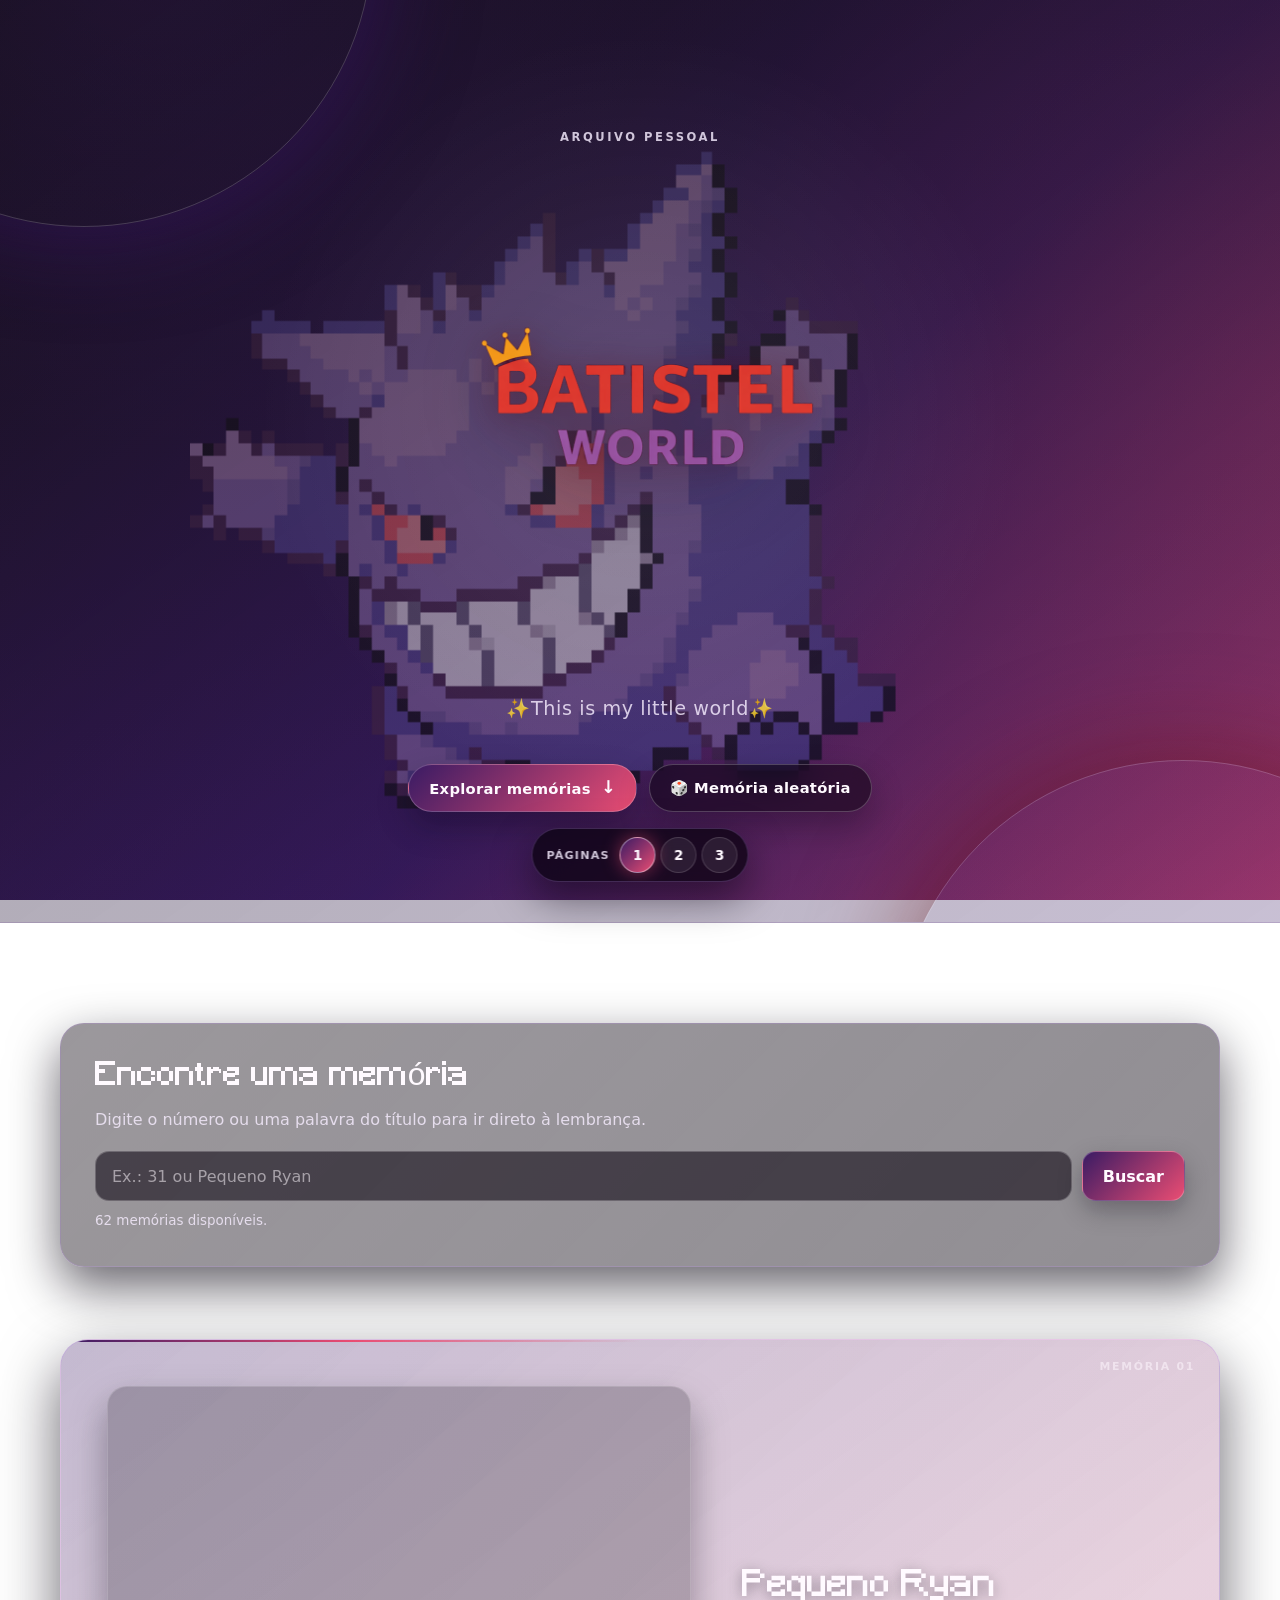
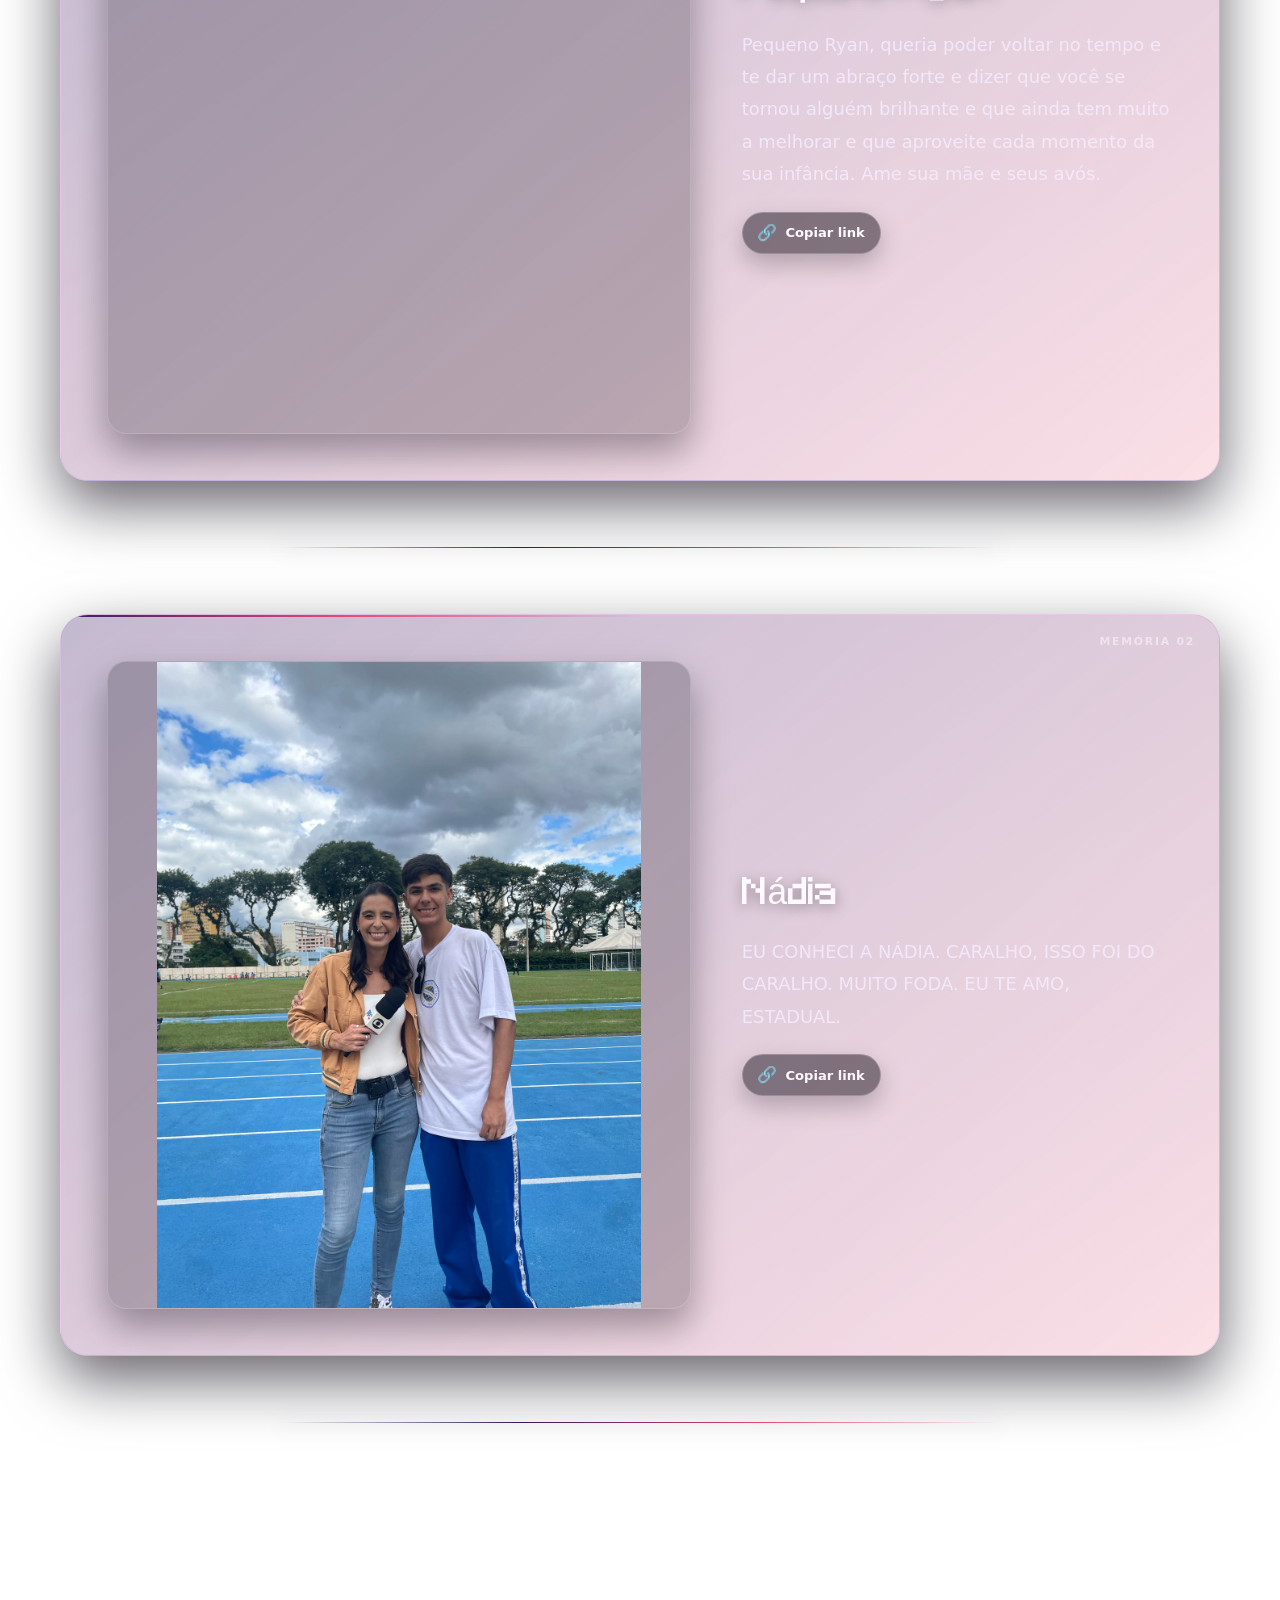
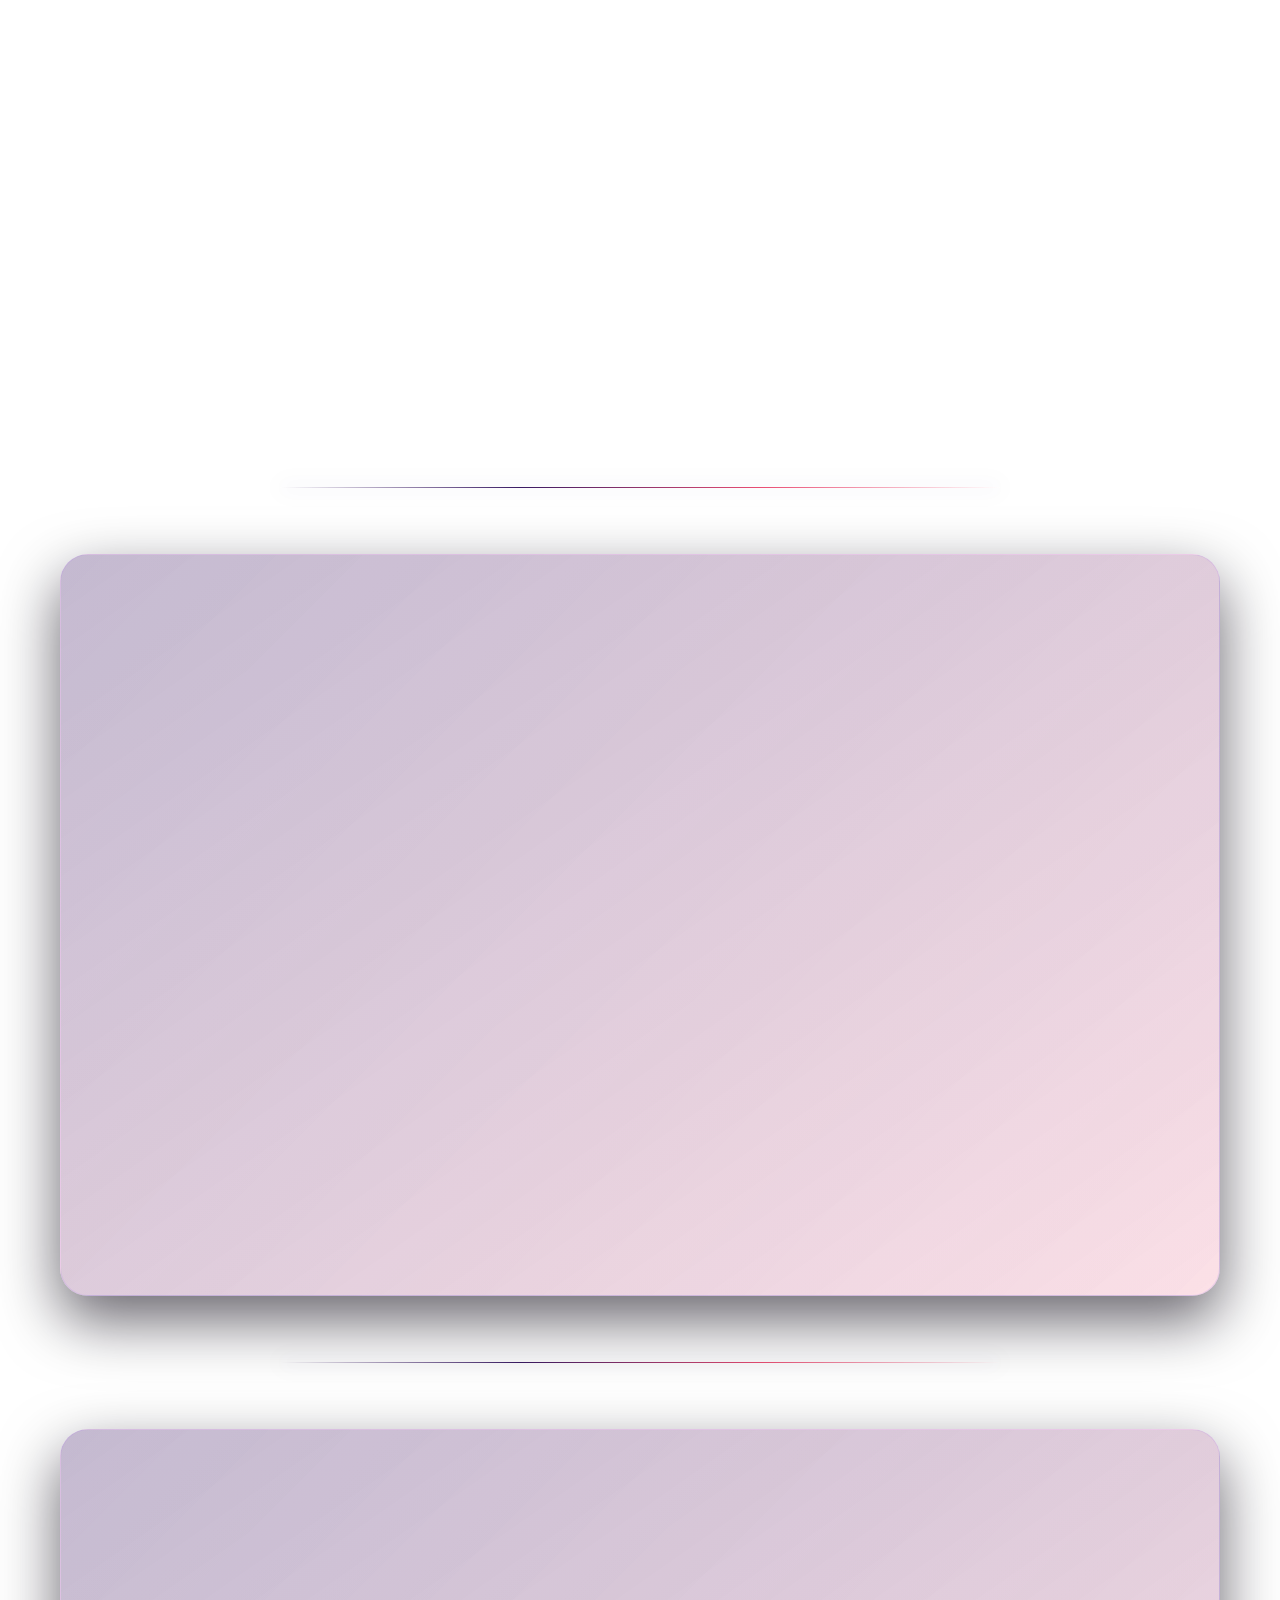
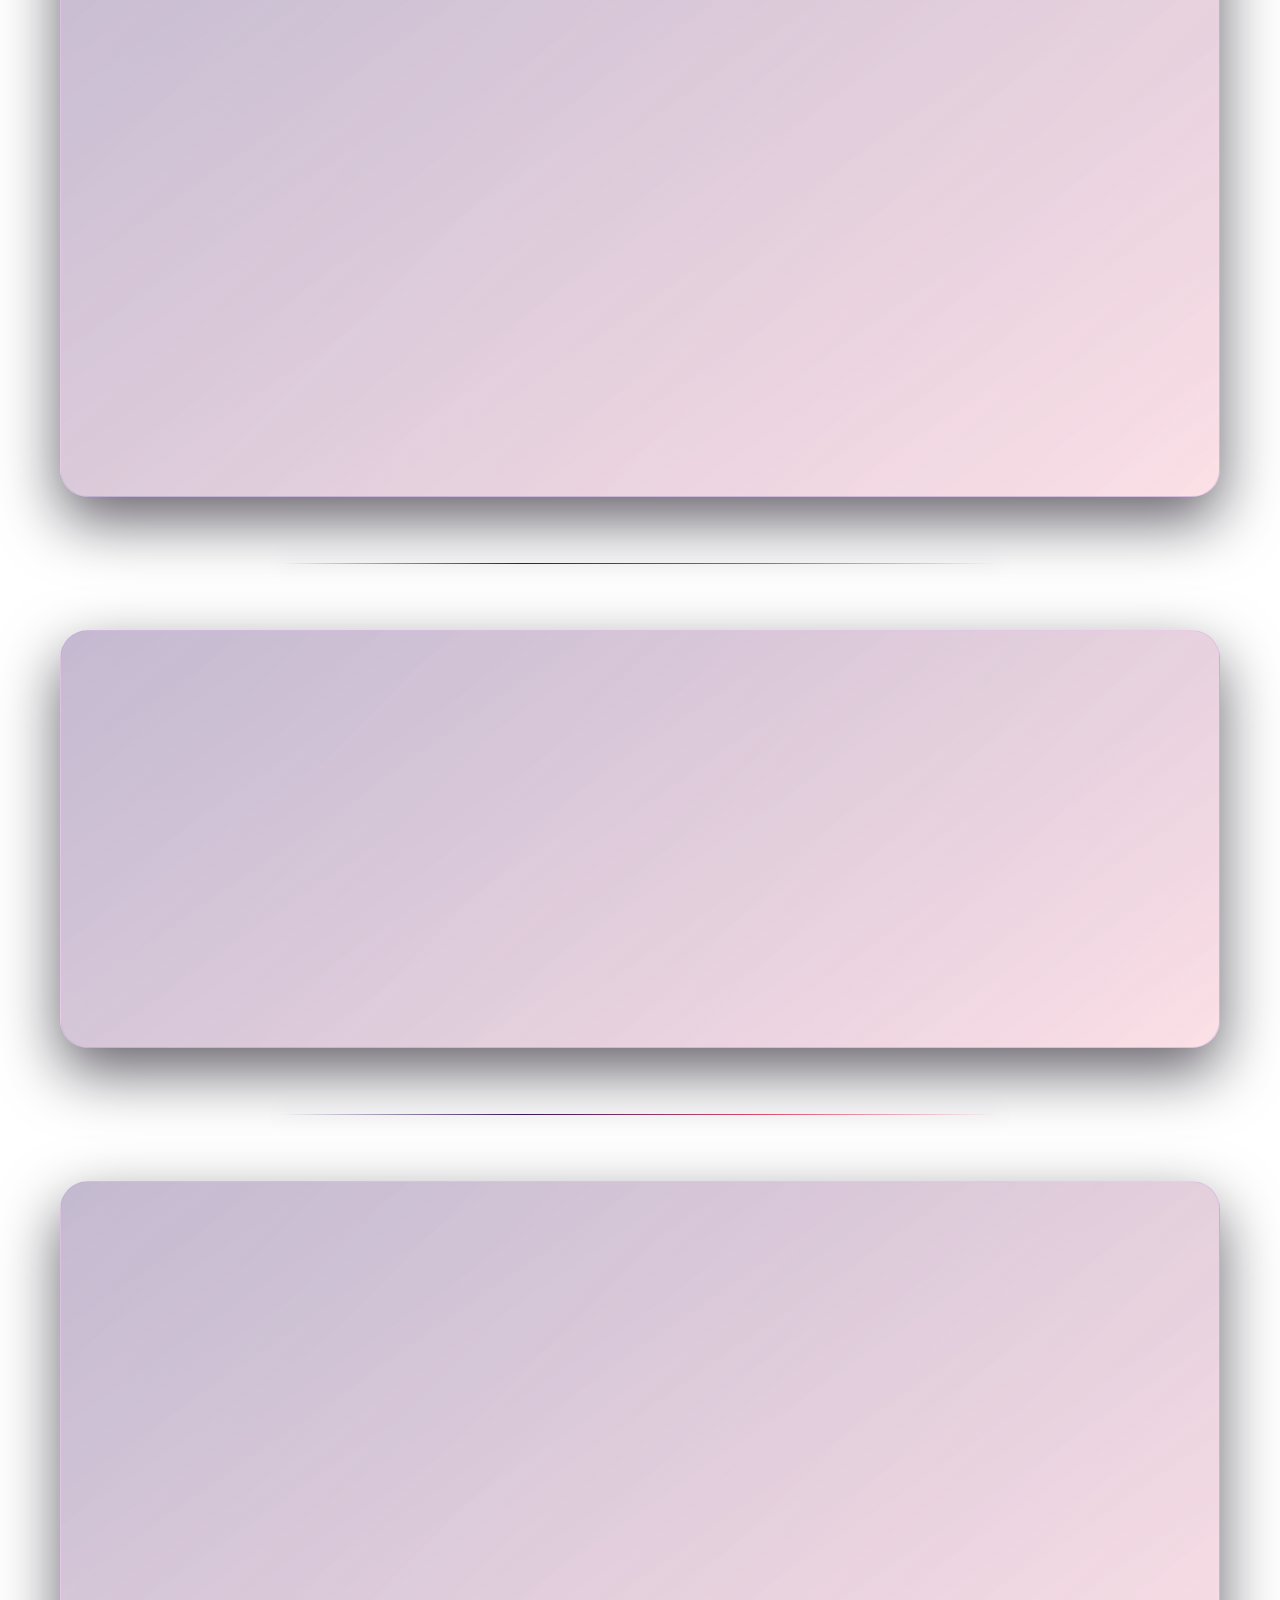
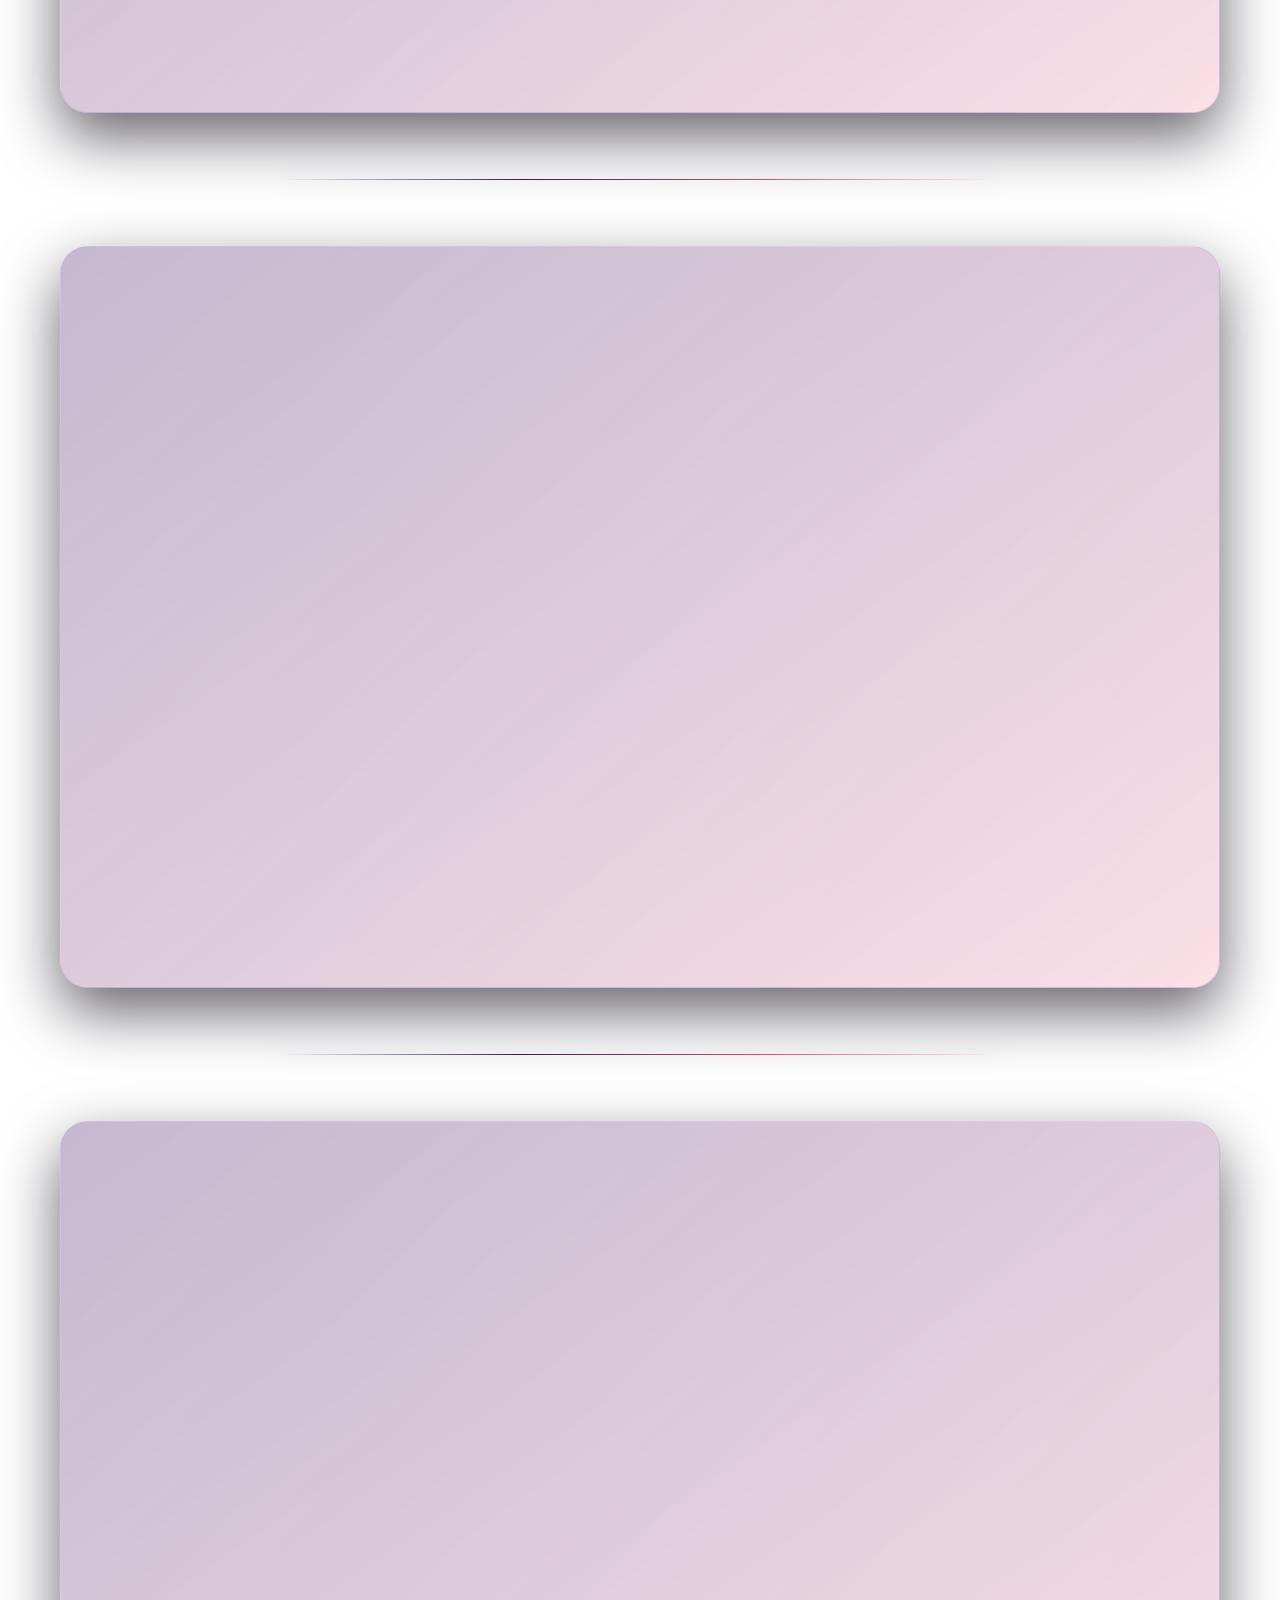
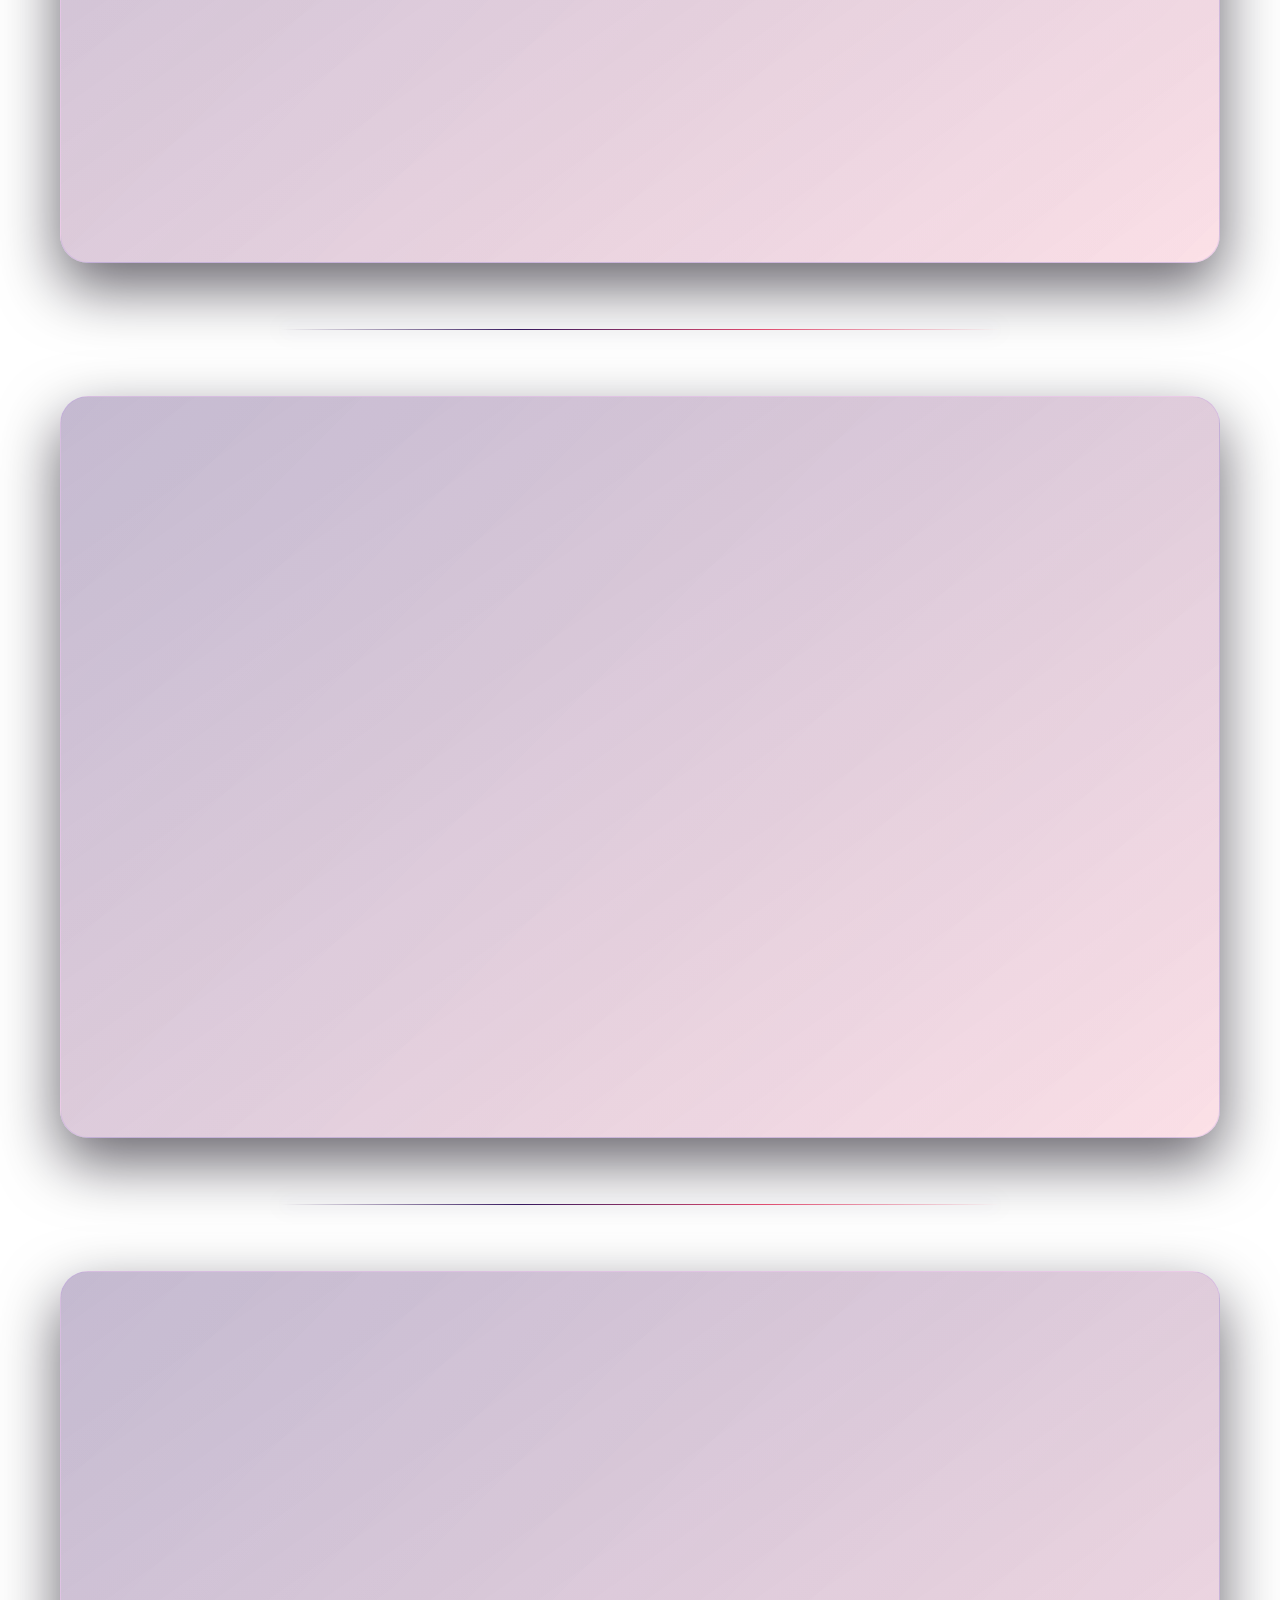
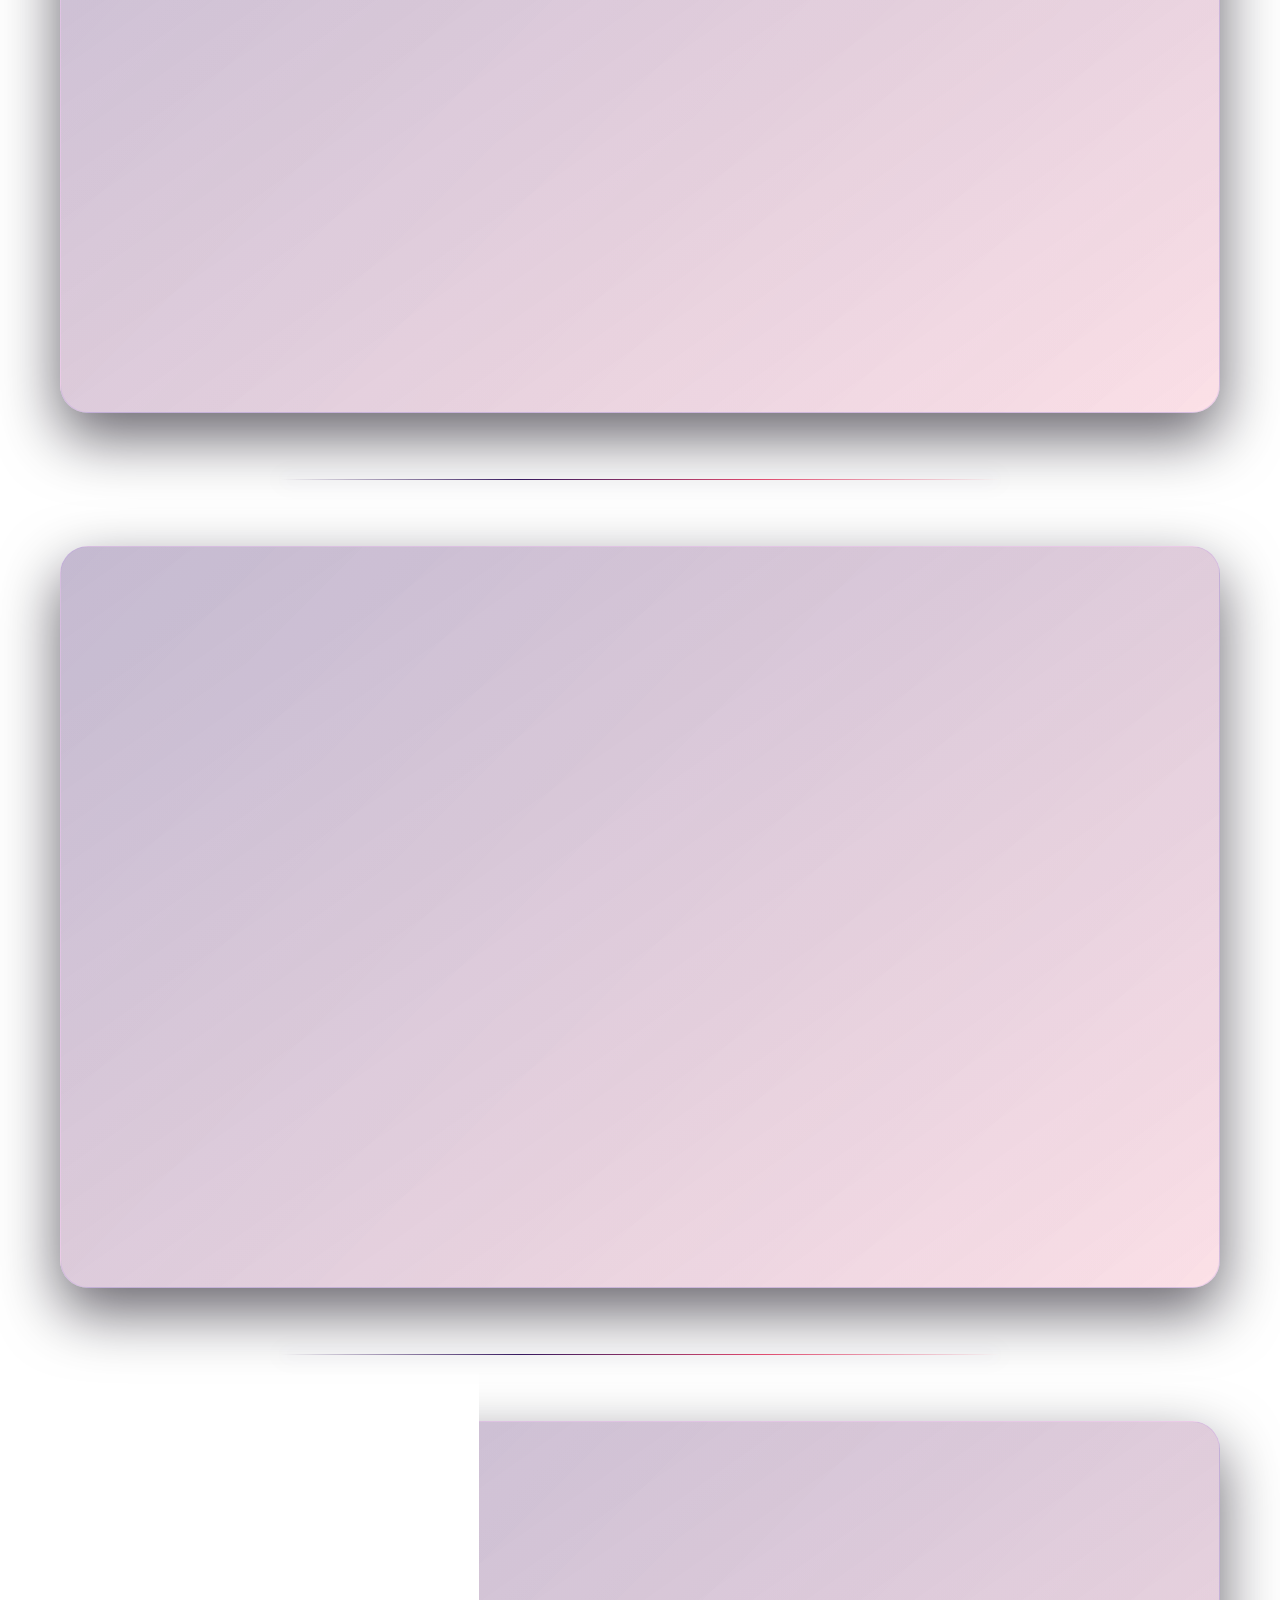
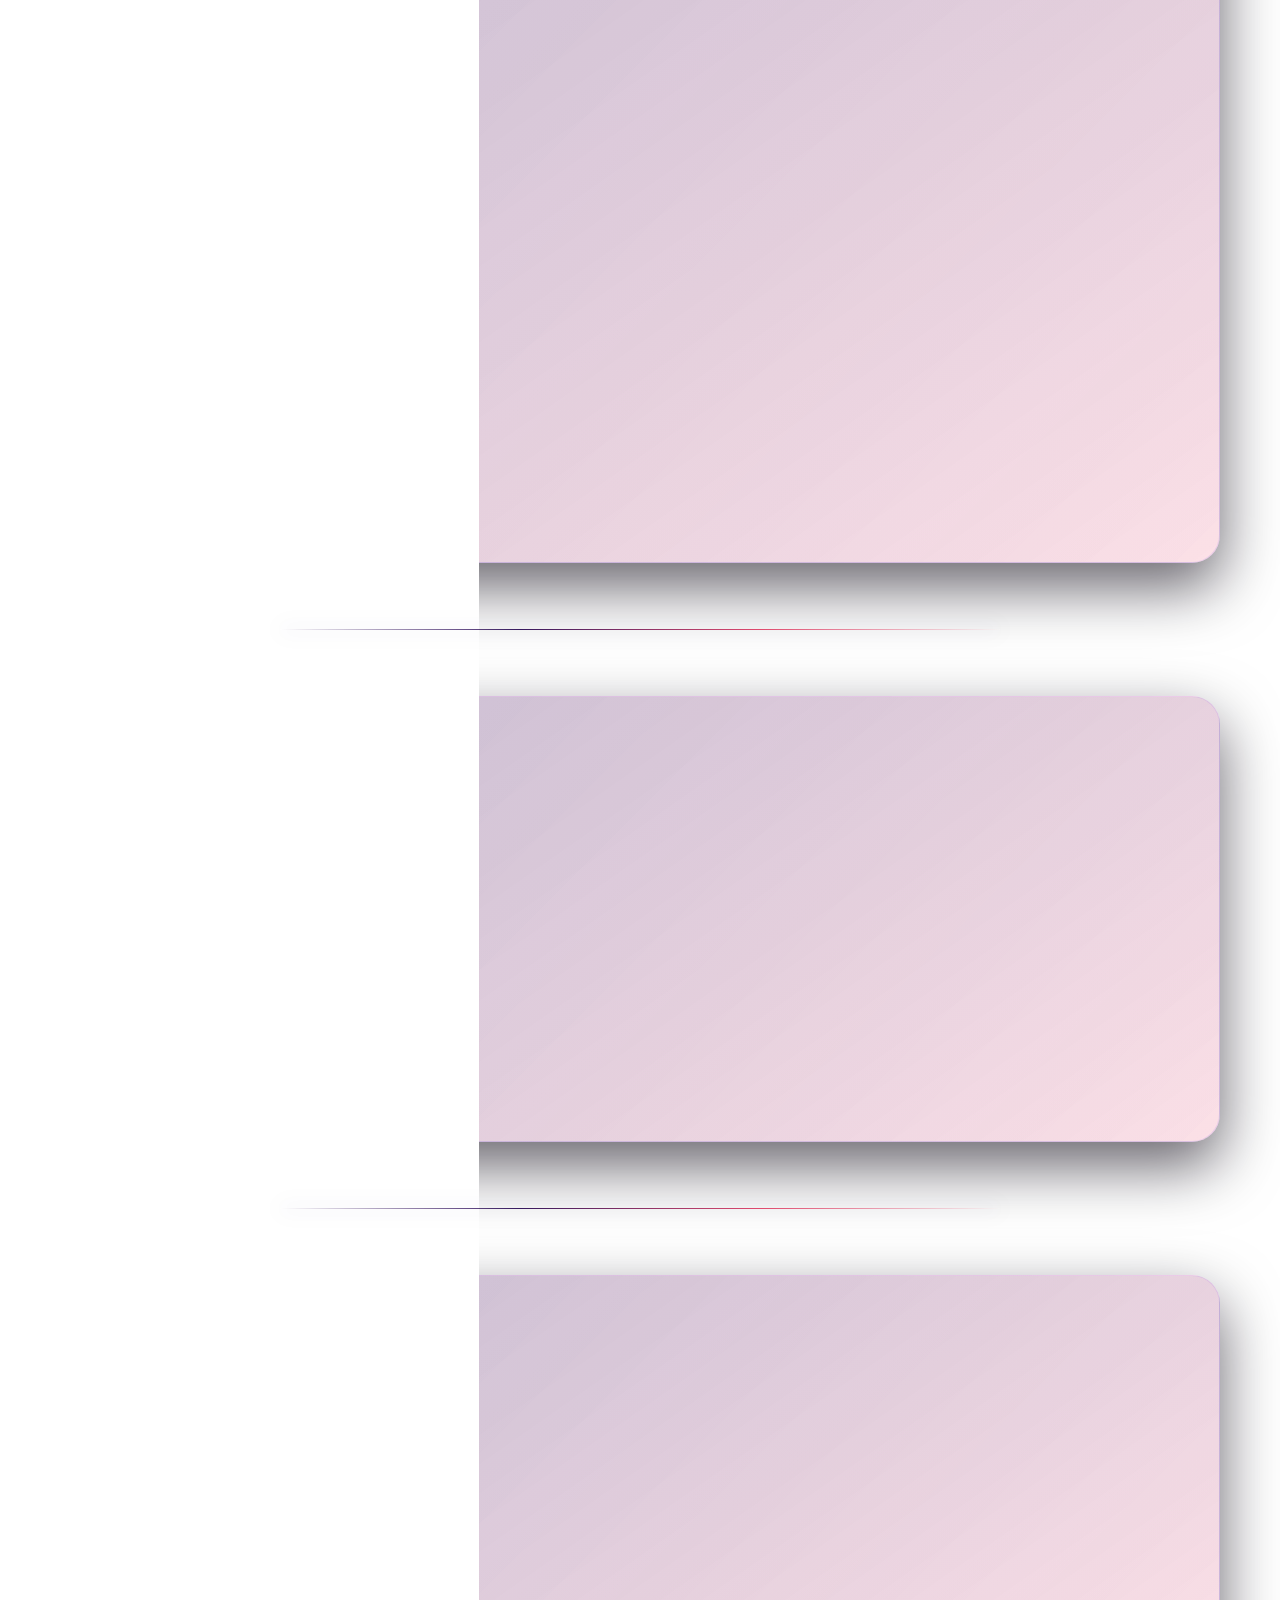
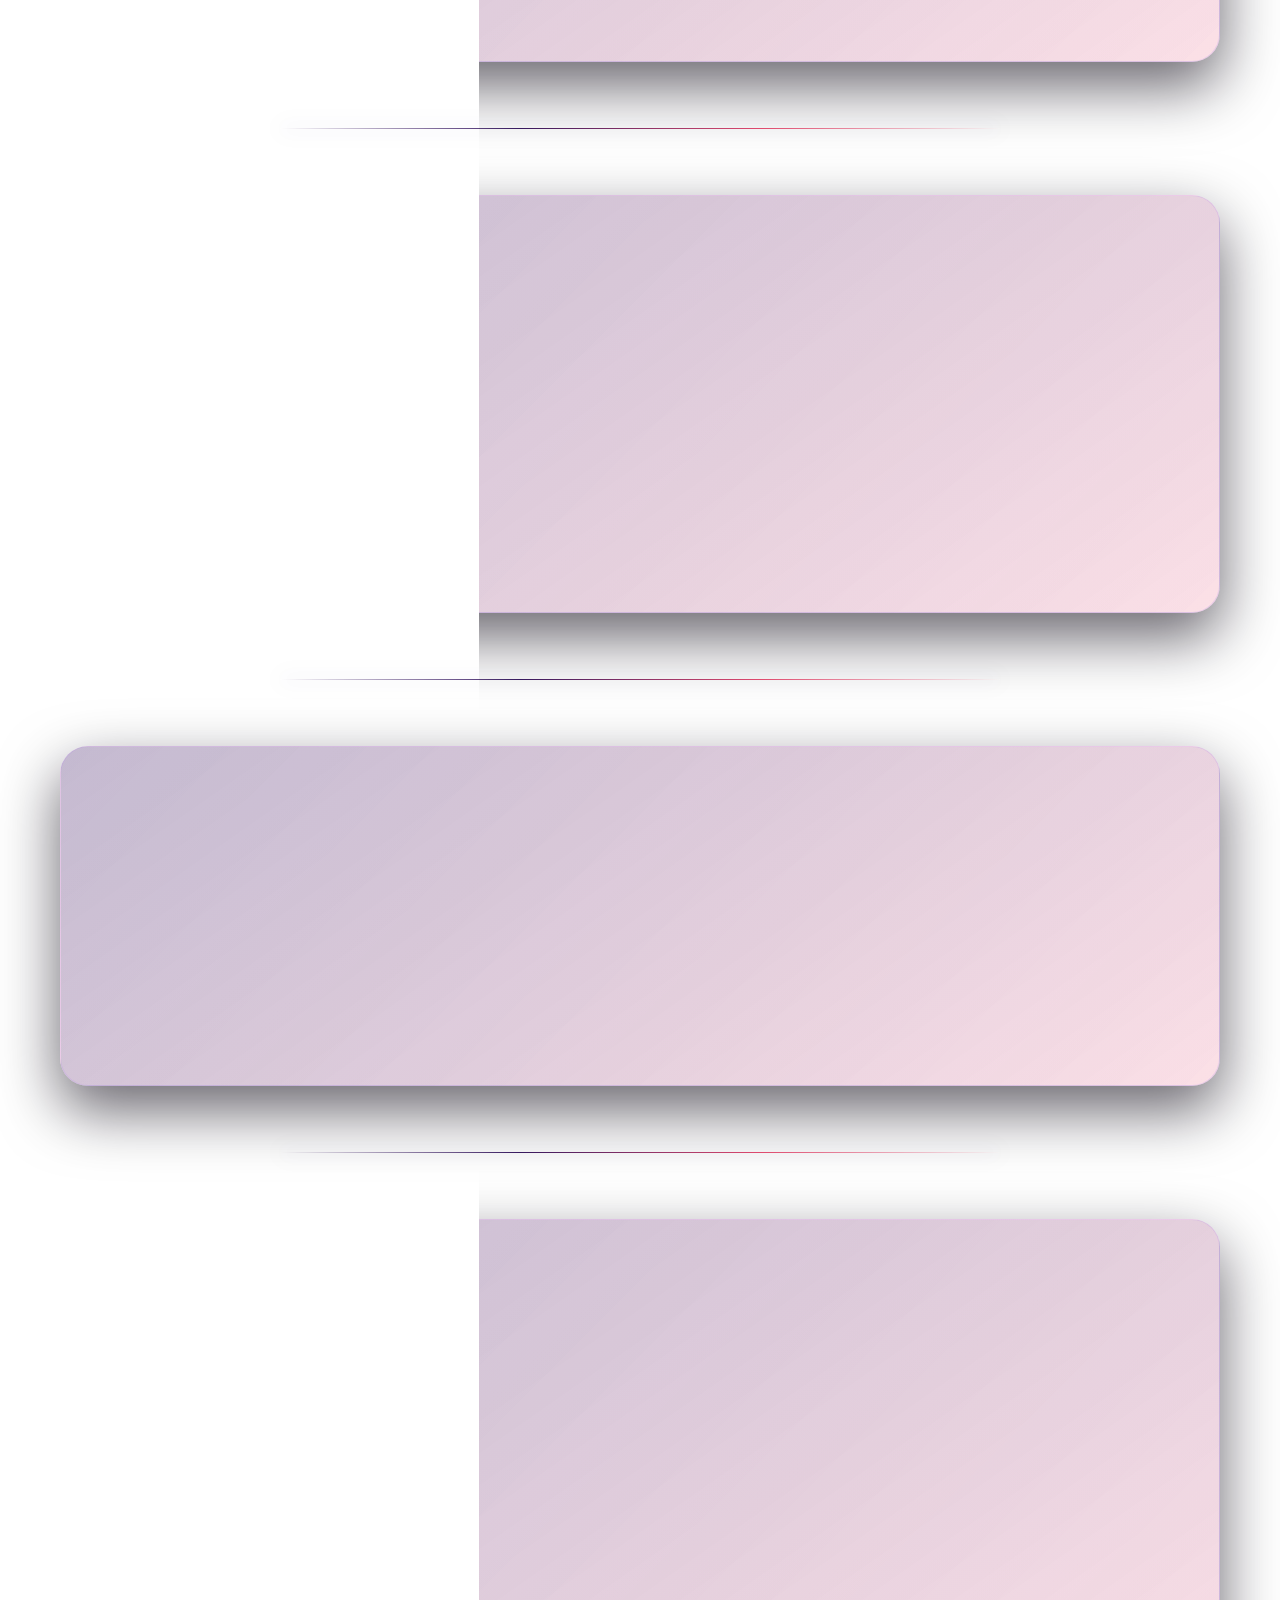
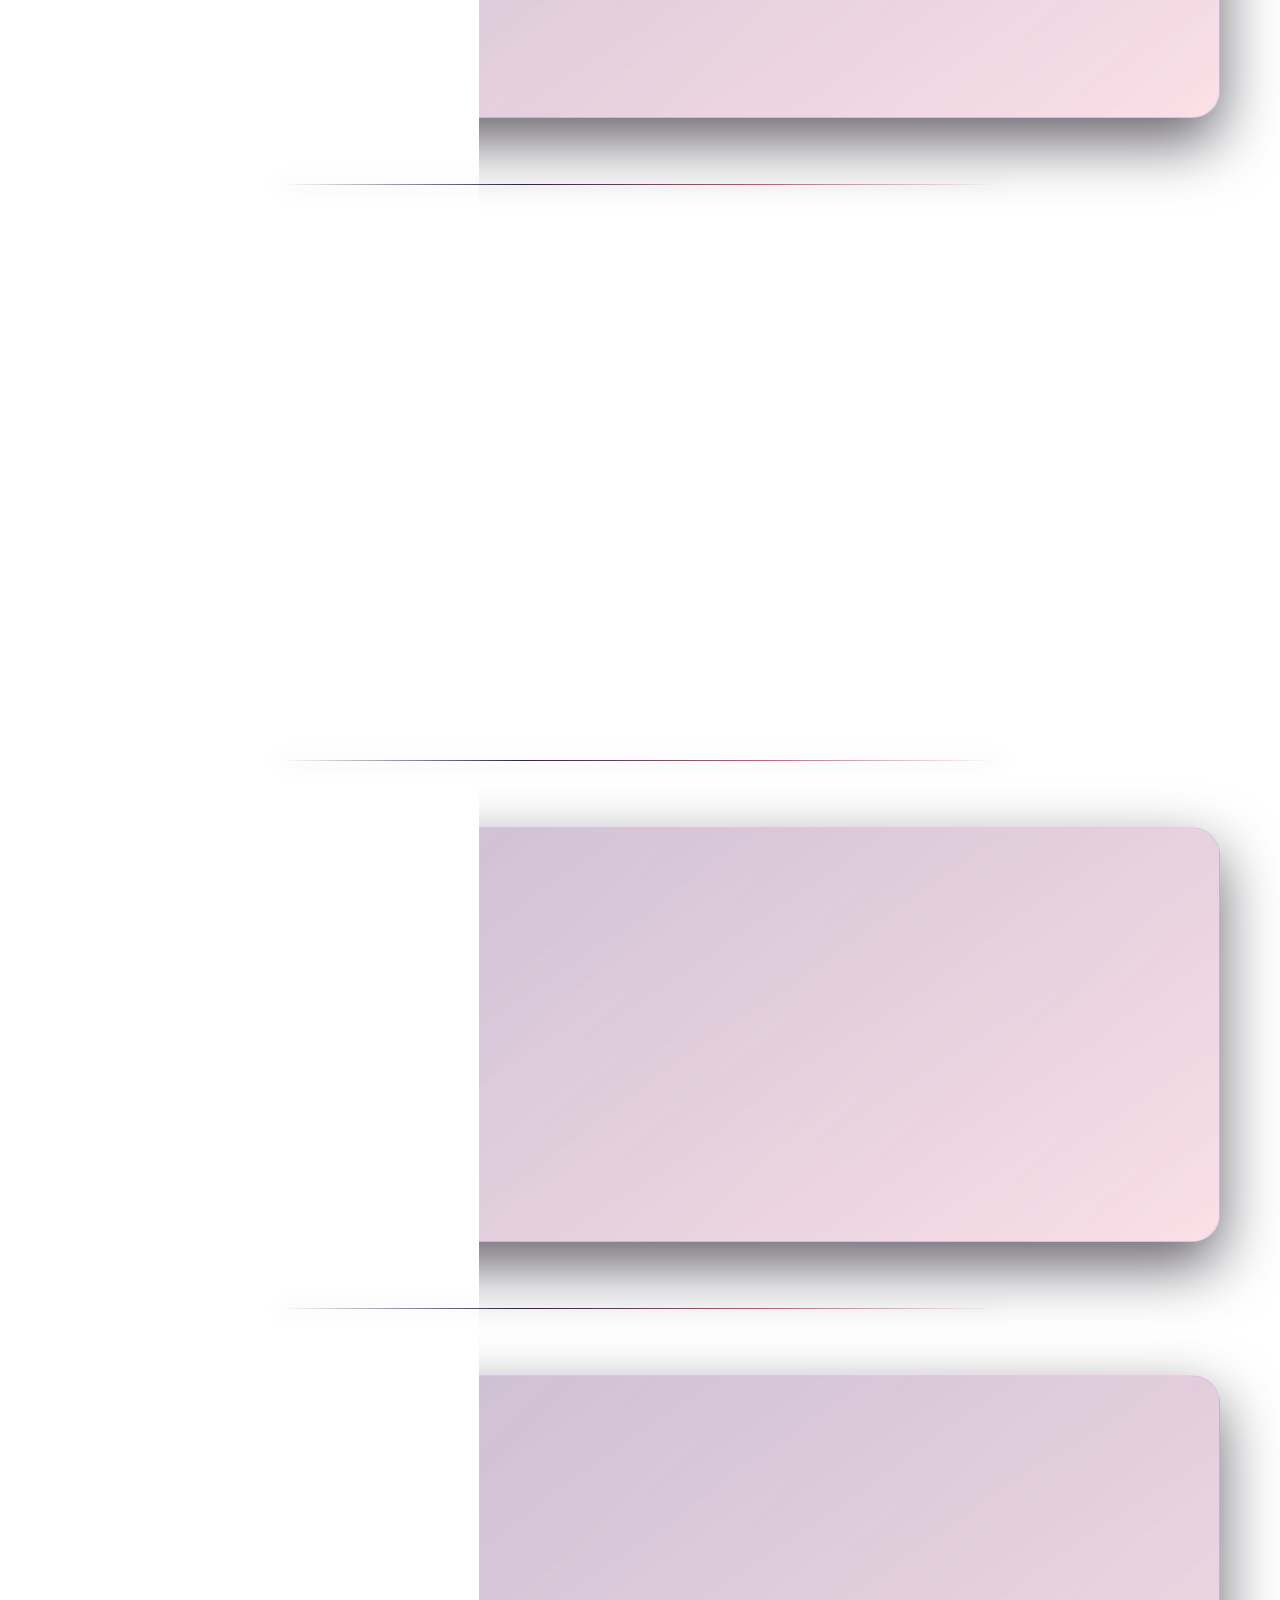
==== commit e7179836: "Atualiza versão da rolagem precisa em index.html" ====
--- a/index.html
+++ b/index.html
@@ -24,7 +24,7 @@
   <meta name="twitter:description" content="Batistel World — um arquivo pessoal de memórias, amizades e momentos especiais.">
   <meta name="twitter:image" content="https://ryan20014737472.github.io/Blog-pessoal-site/assets/images/t%C3%ADtulo.png">
   <title>👑BLOG BATISTEL👑</title>
-  <link rel="stylesheet" href="style.css?v=20260815-performance-v3">
+  <link rel="stylesheet" href="style.css?v=20260815-target-scroll-v1">
 </head>
 <body class="pagina-um">
 
@@ -52,6 +52,6 @@
   <p>© BATISTEL WORLD <span aria-hidden="true">👑</span></p>
 </footer>
 <script src="memorias.js?v=20260810-caixas-fix" defer></script>
-<script src="script.js?v=20260815-performance-v2" defer></script>
+<script src="script.js?v=20260815-target-scroll-v1" defer></script>
 </body>
 </html>
--- a/style.css
+++ b/style.css
@@ -219,6 +219,7 @@
   border-radius: var(--raio);
   box-shadow: 0 24px 60px var(--sombra);
   backdrop-filter: blur(16px);
+  scroll-margin-top: clamp(18px, 4vh, 32px);
   transition: transform 260ms ease, border-color 260ms ease, box-shadow 260ms ease;
 }
 
@@ -1225,6 +1226,10 @@
     contain-intrinsic-size: auto 280px;
   }
 
+  .post.is-scroll-target {
+    content-visibility: visible;
+  }
+
   @media (max-width: 780px) {
     .post {
       contain-intrinsic-size: auto 520px;
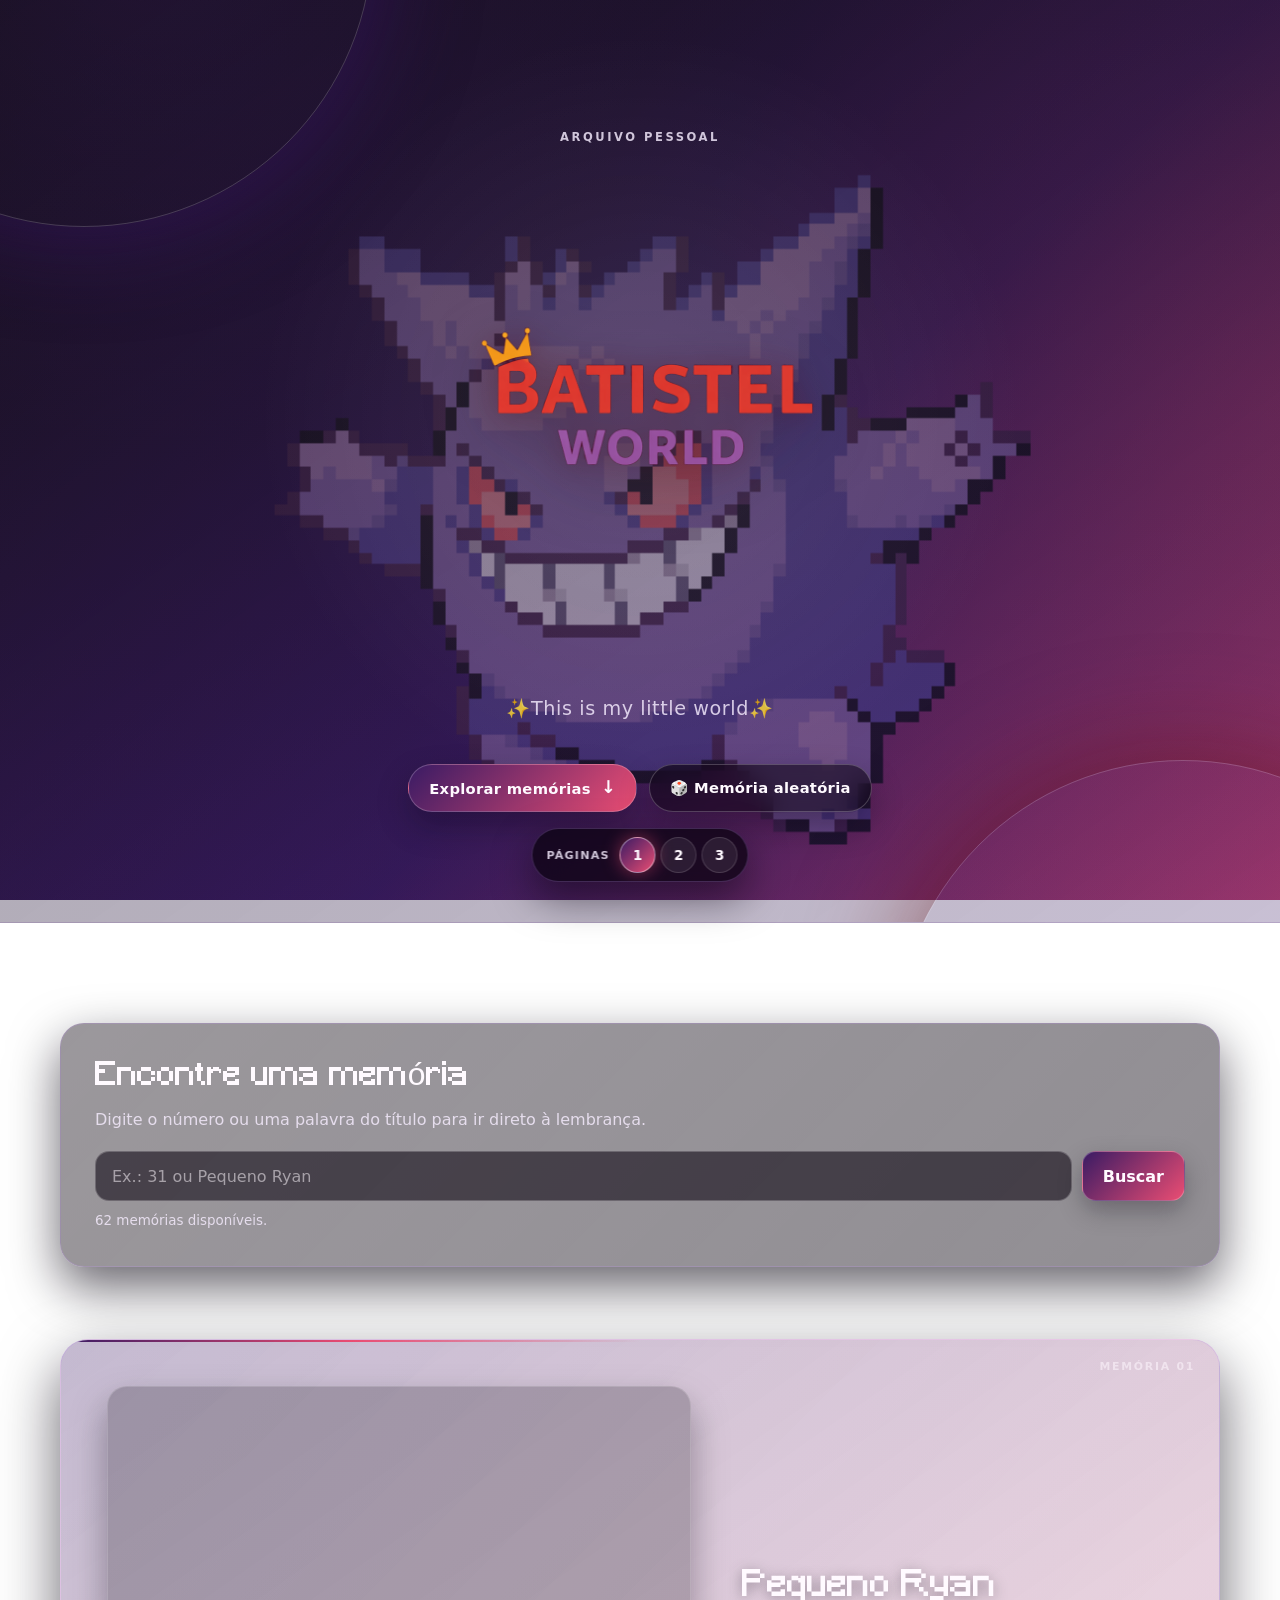
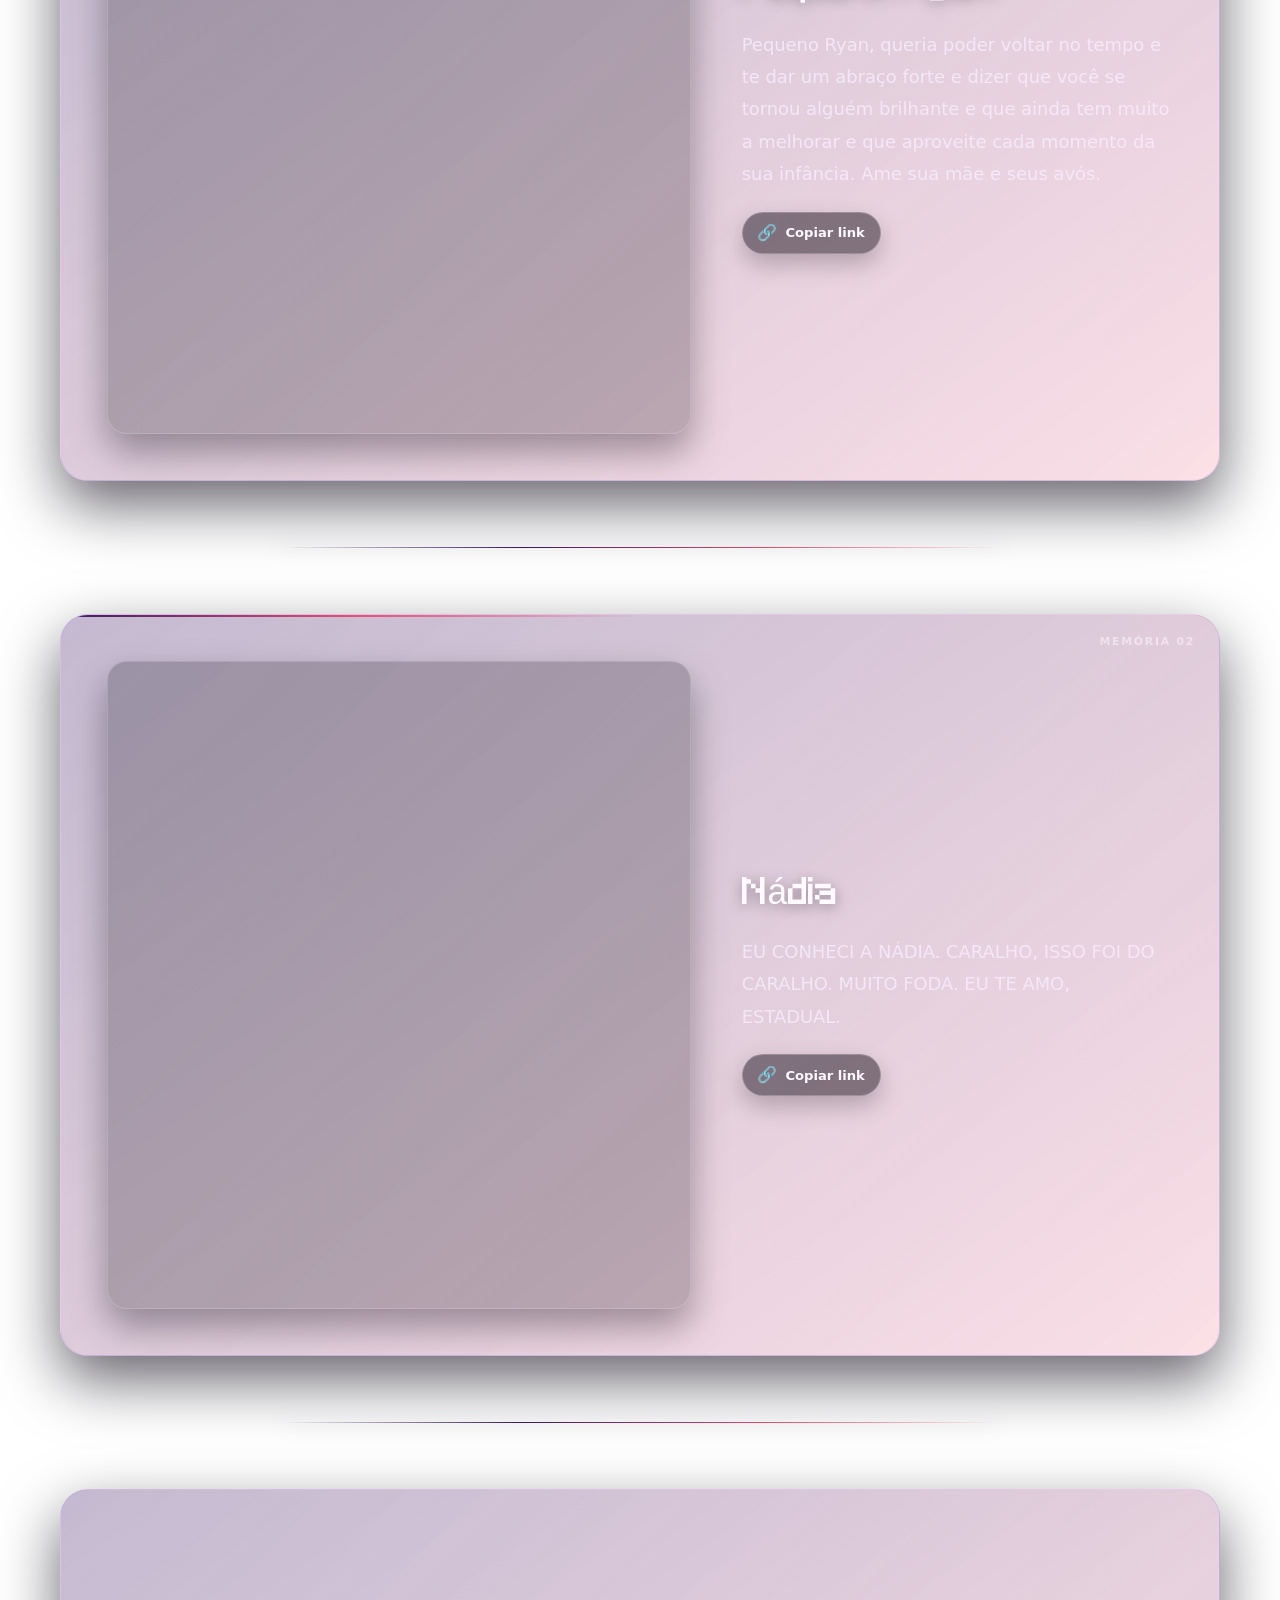
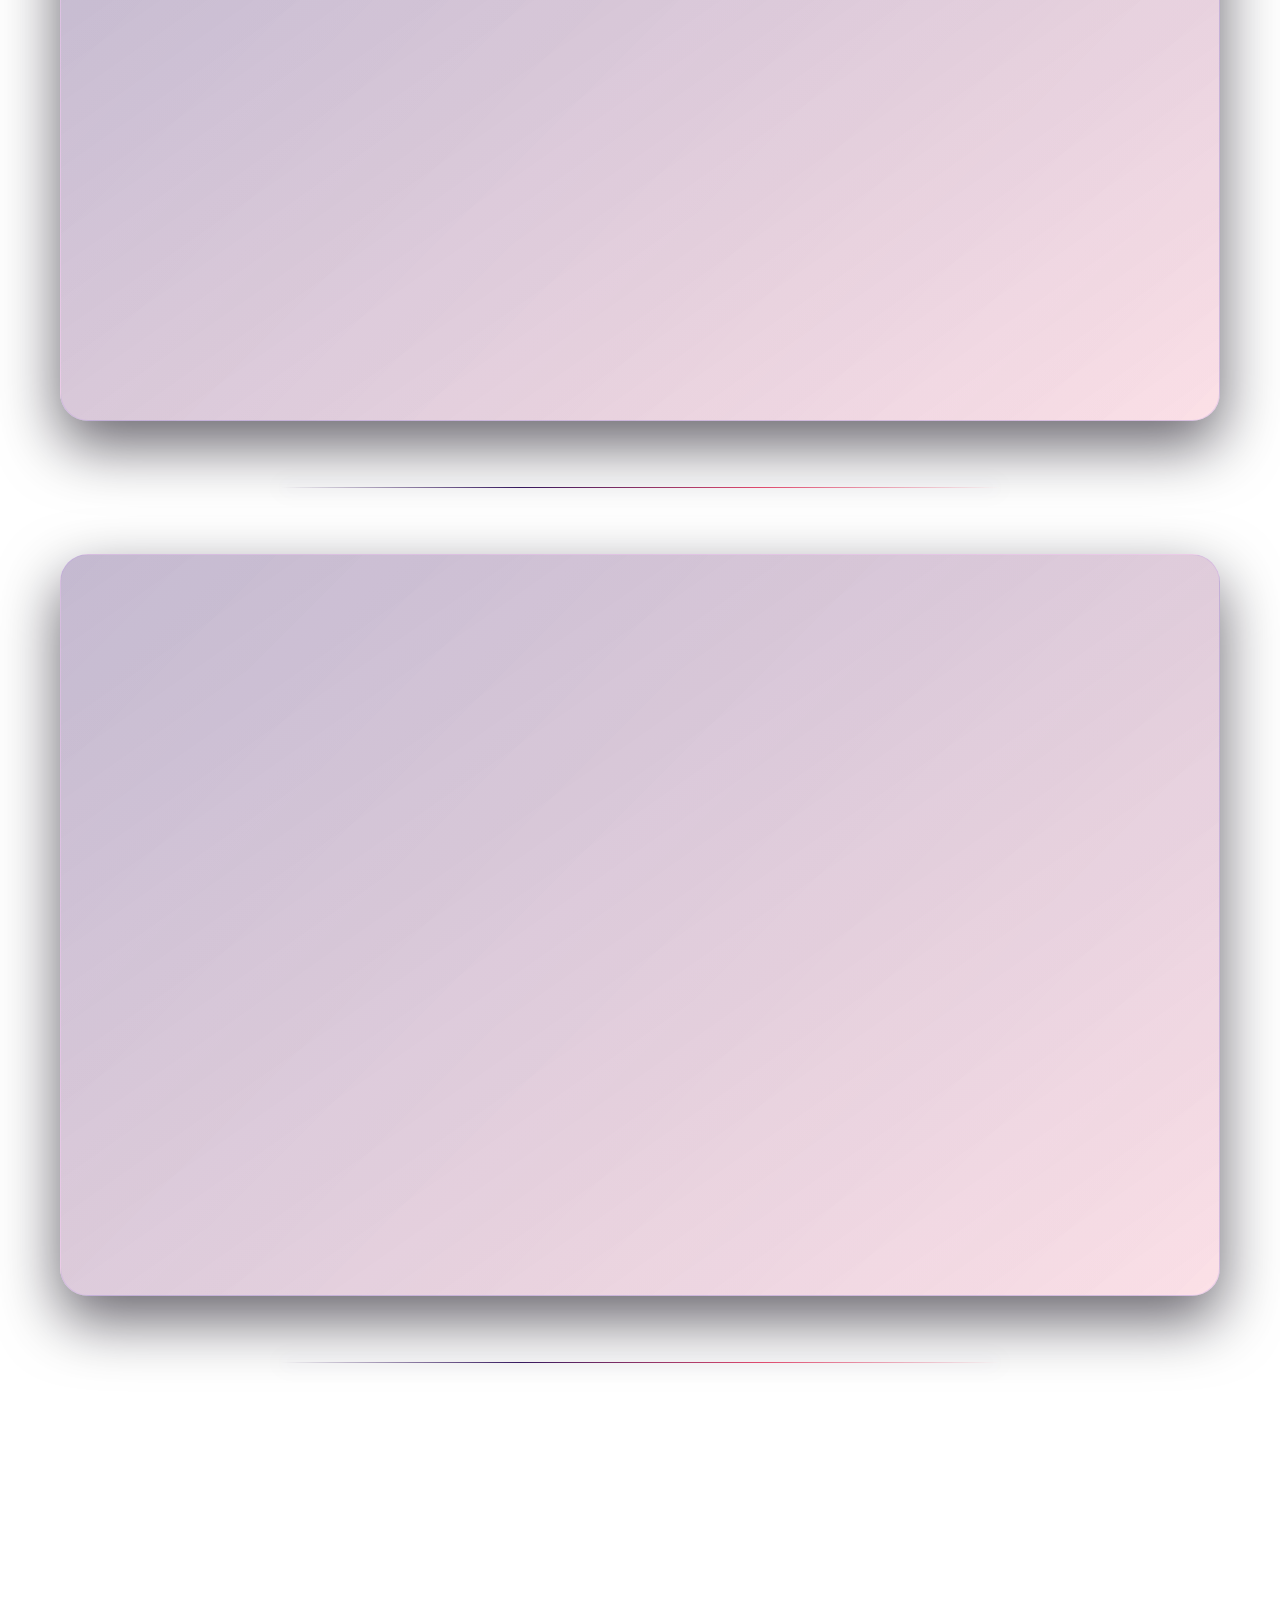
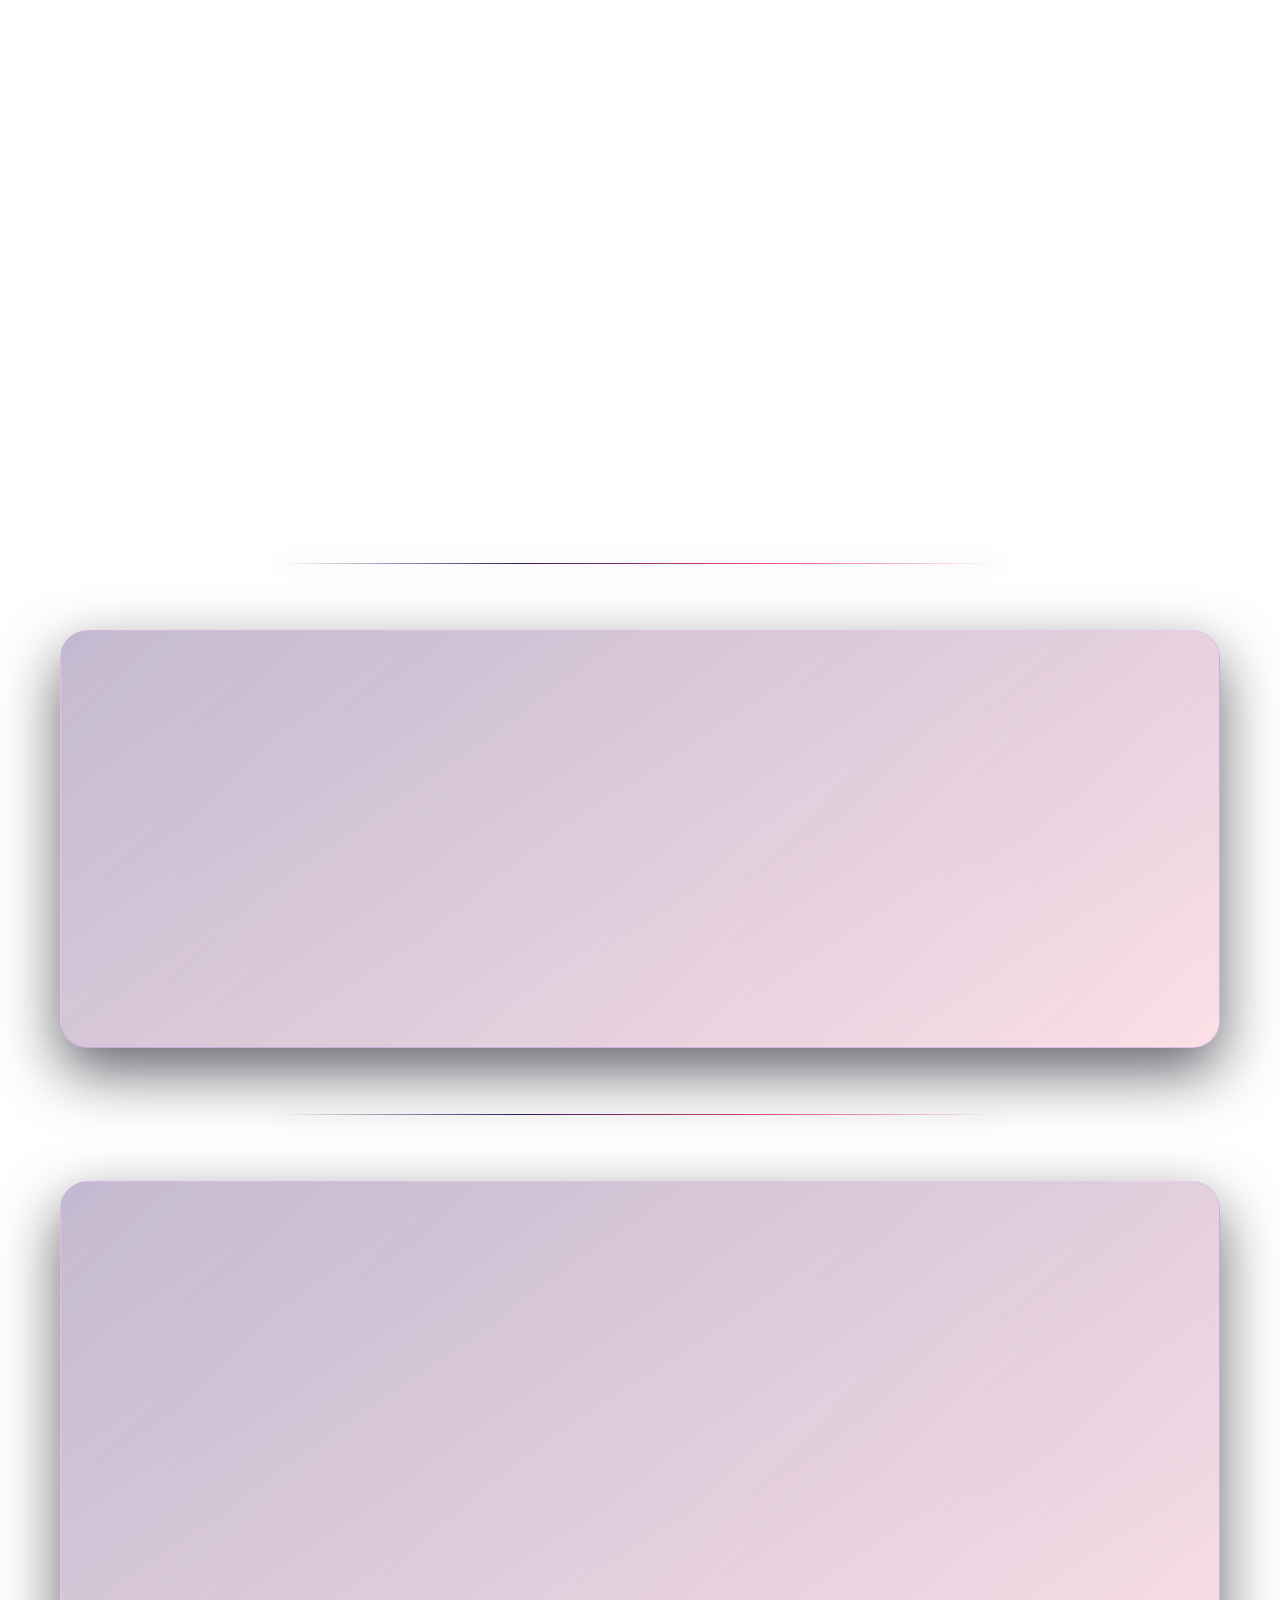
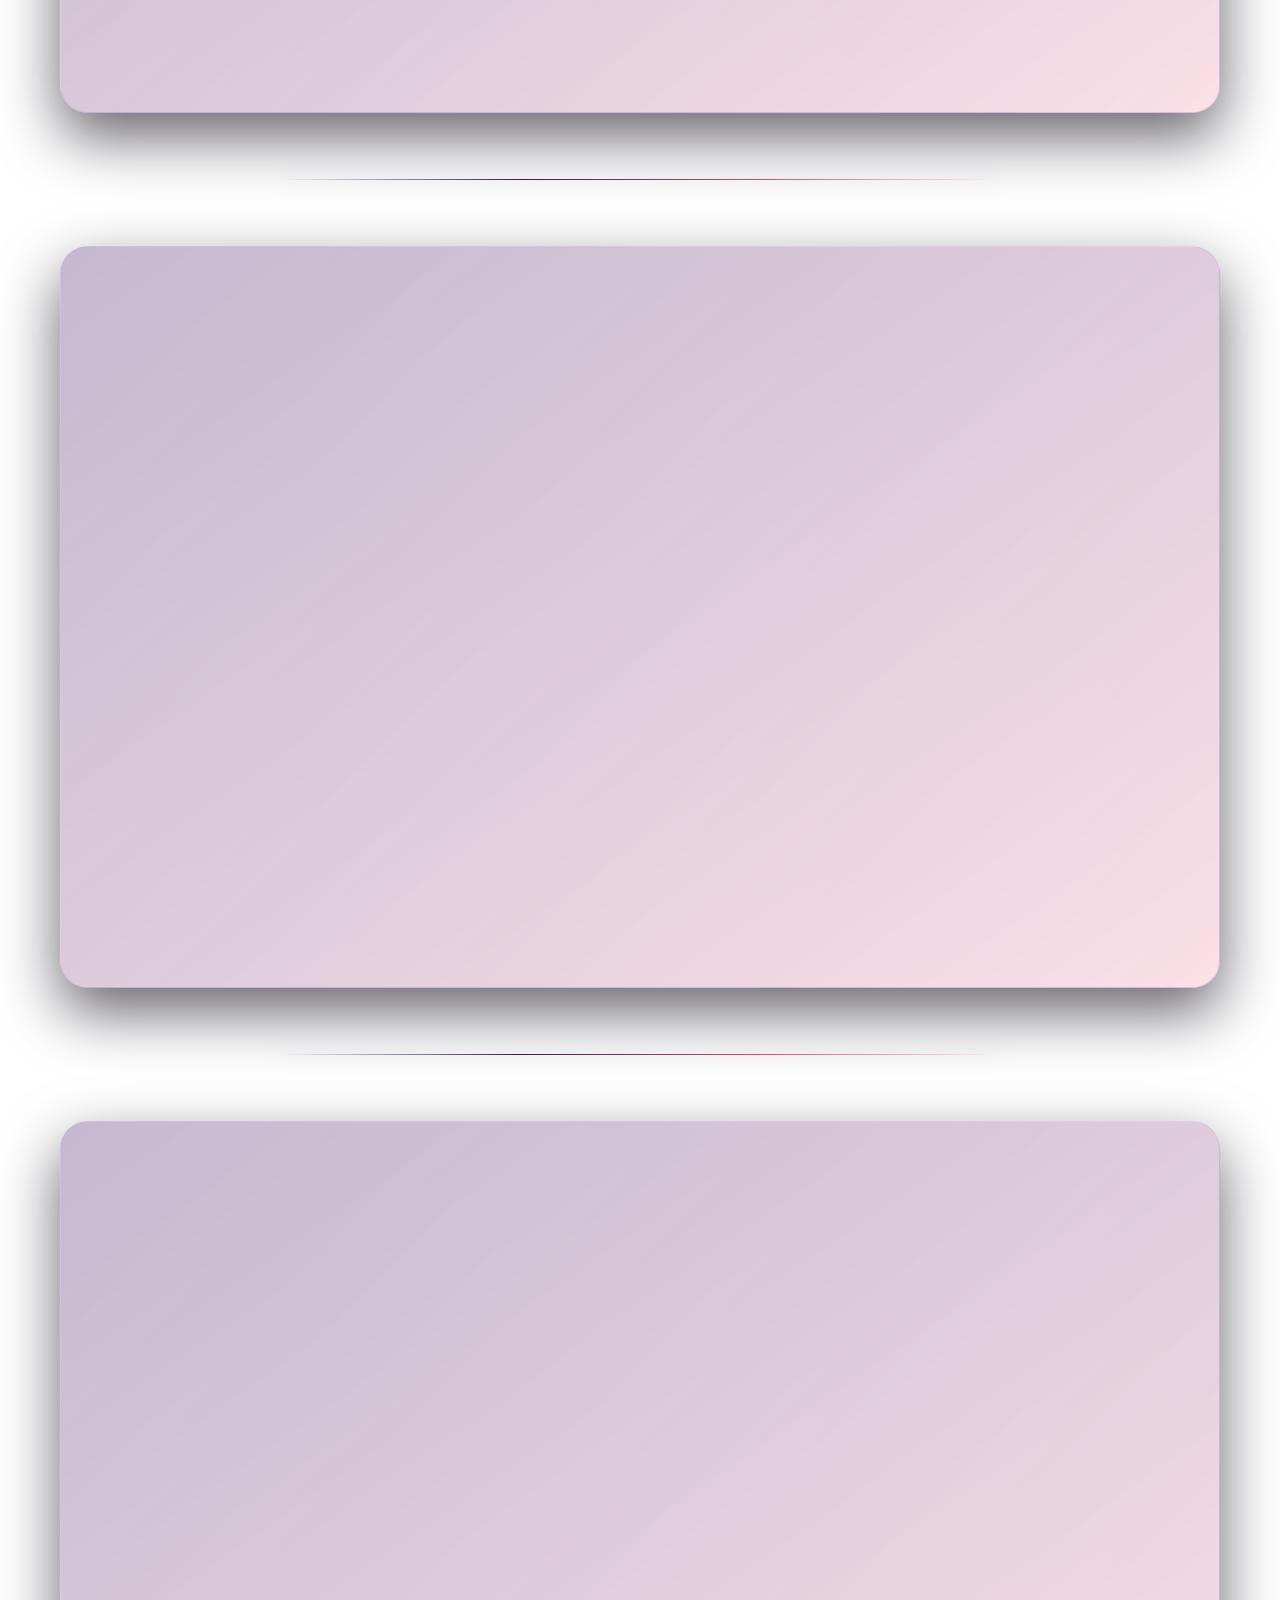
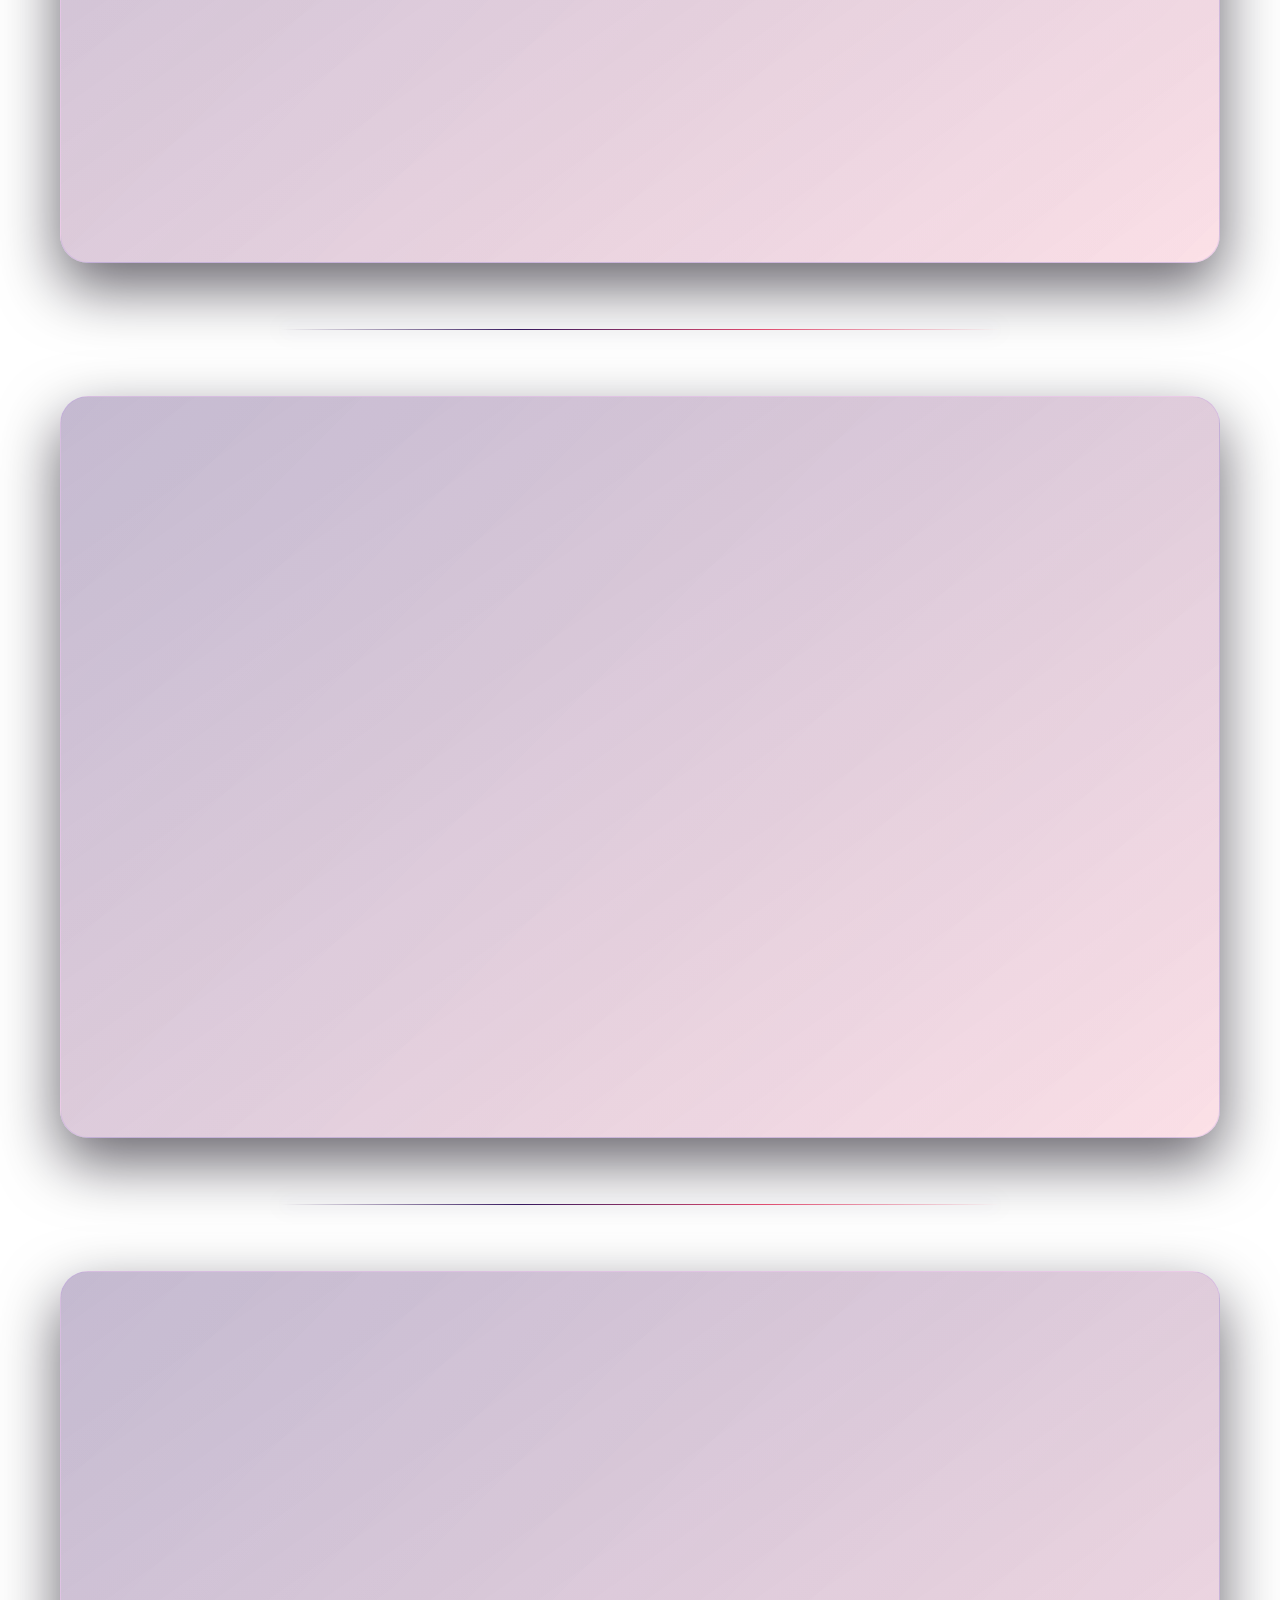
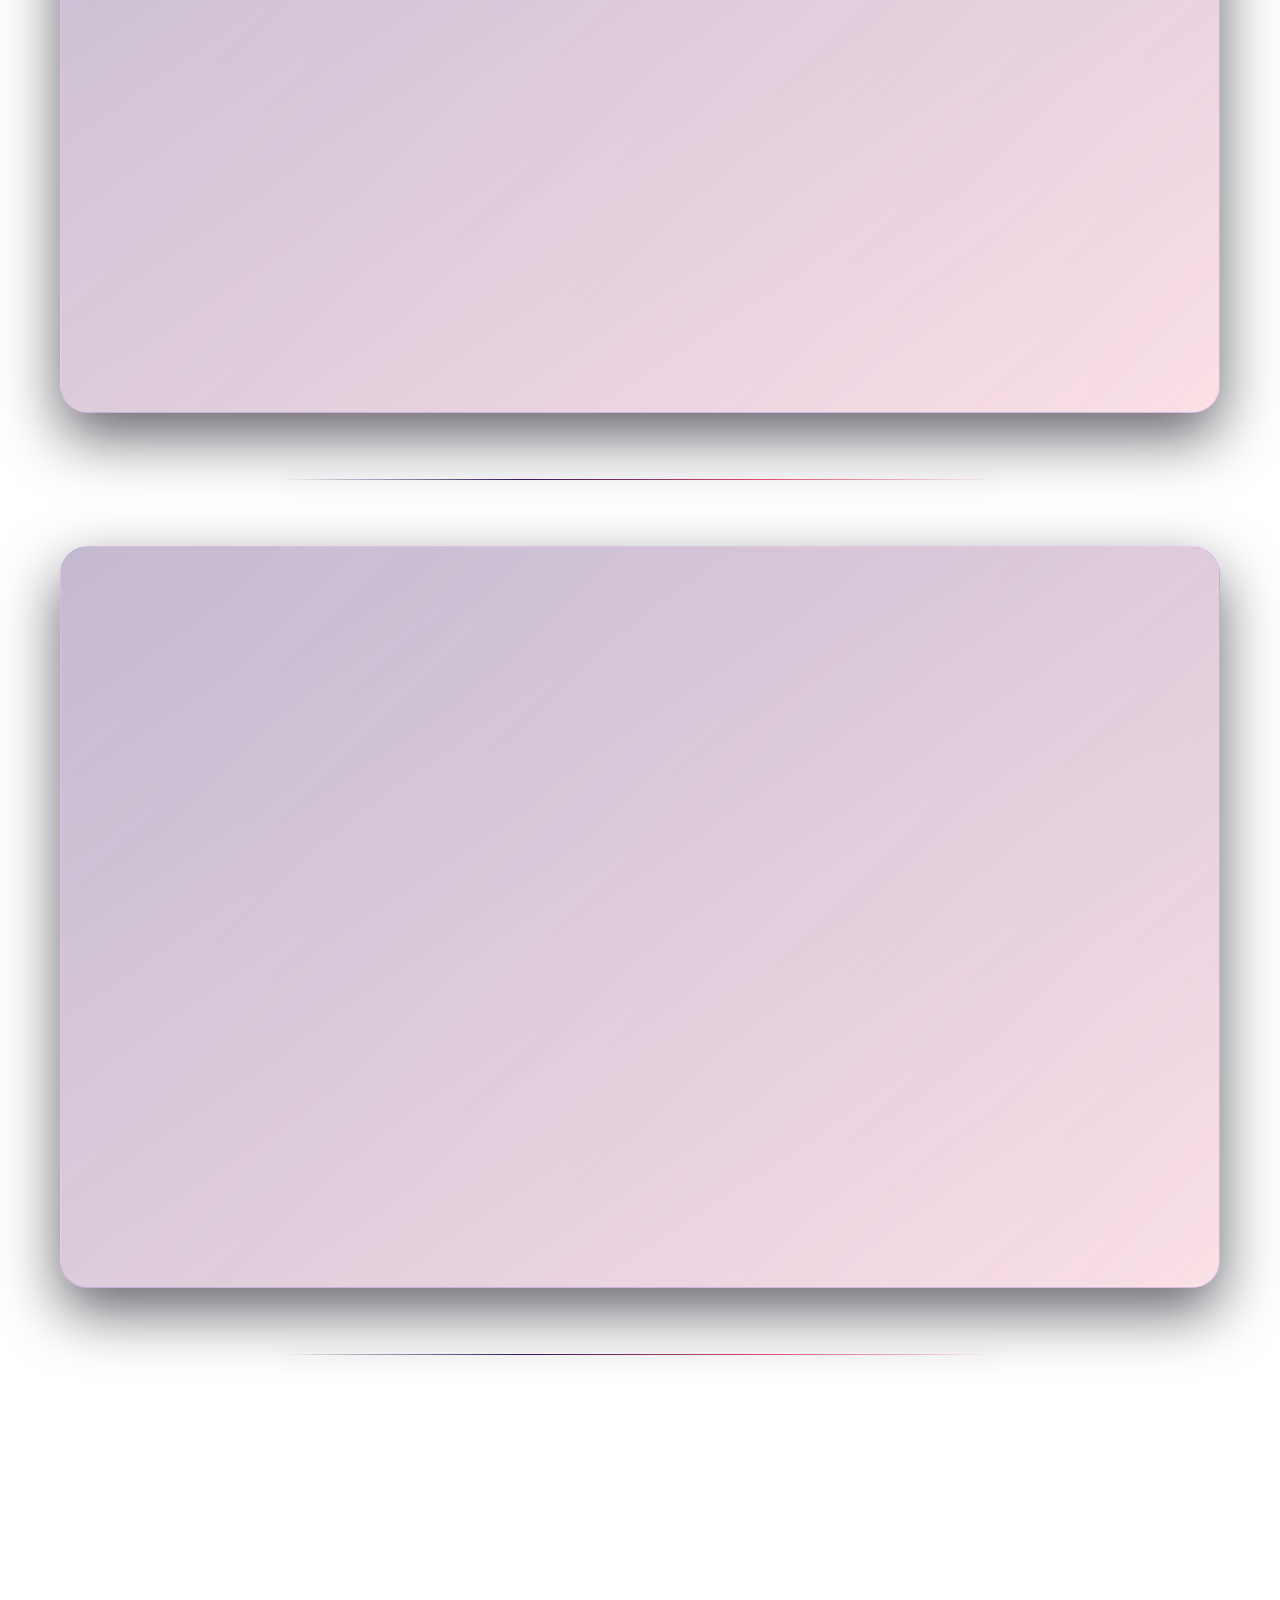
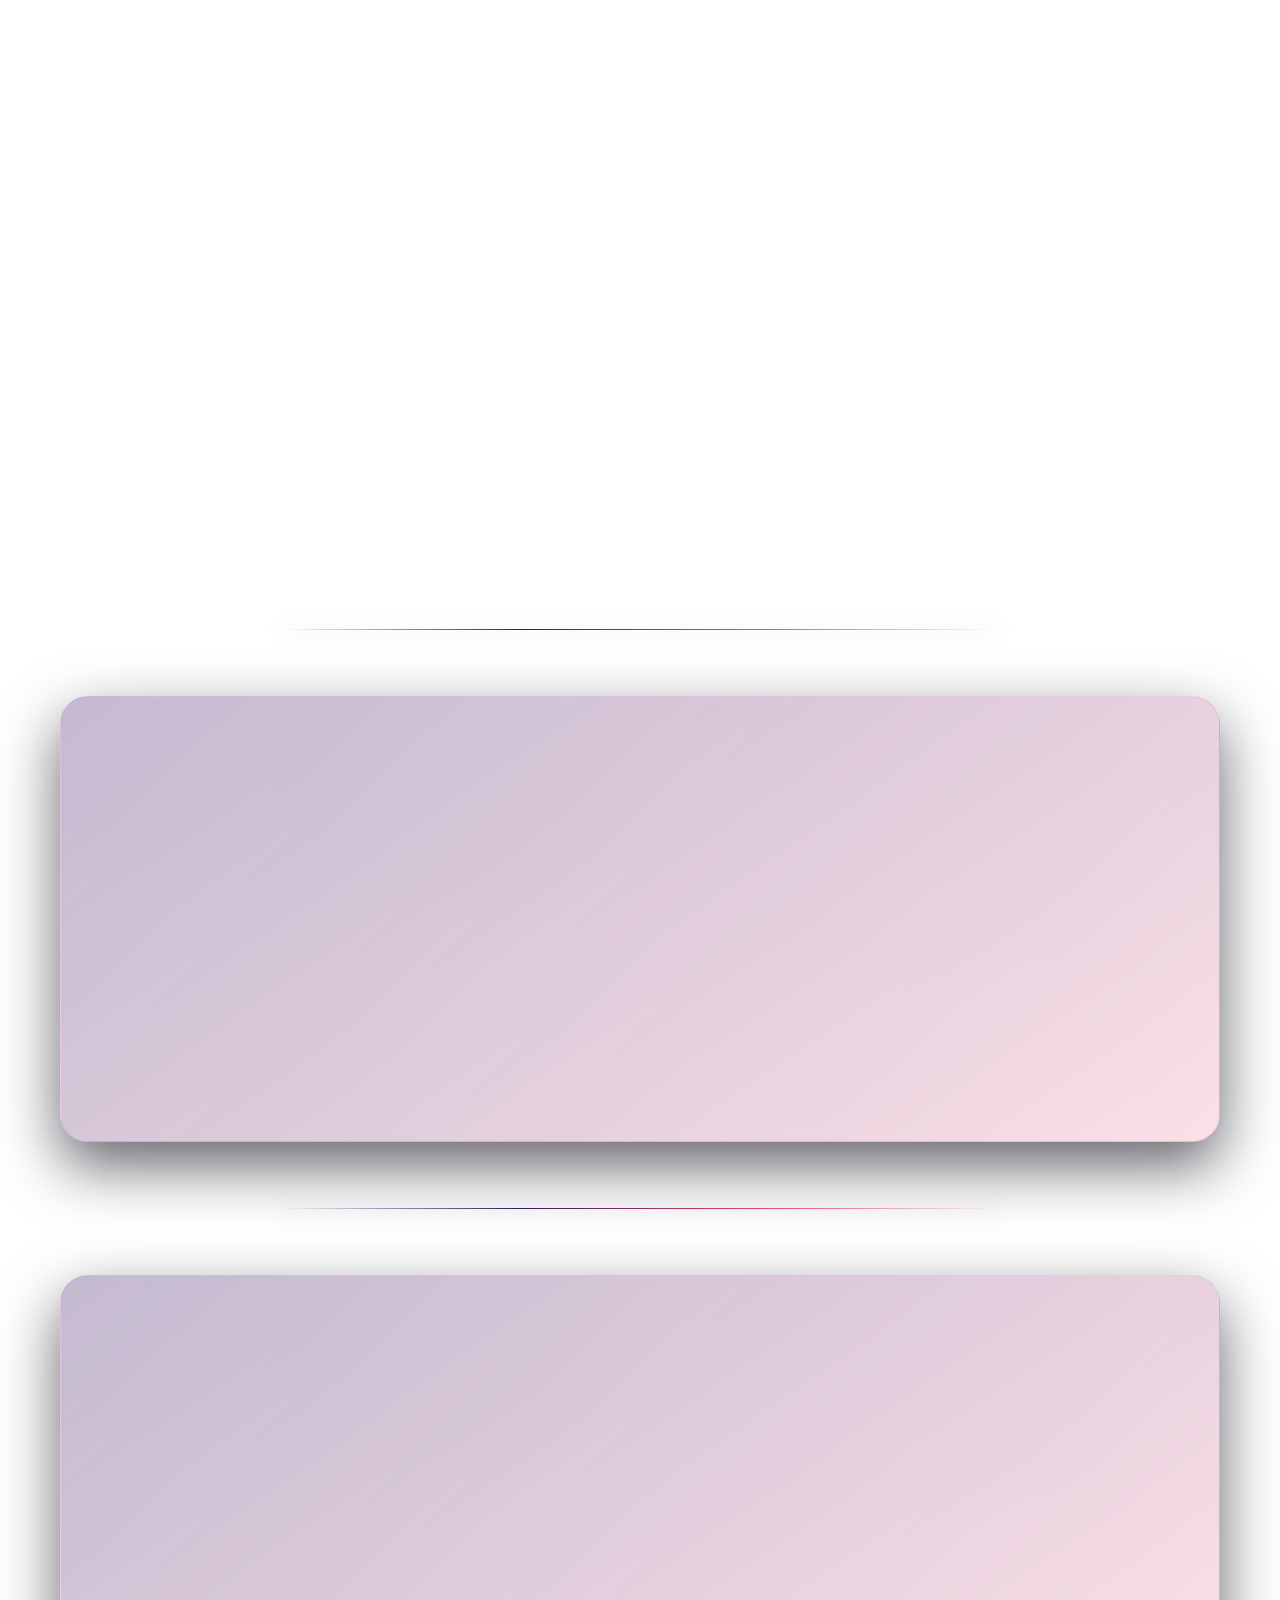
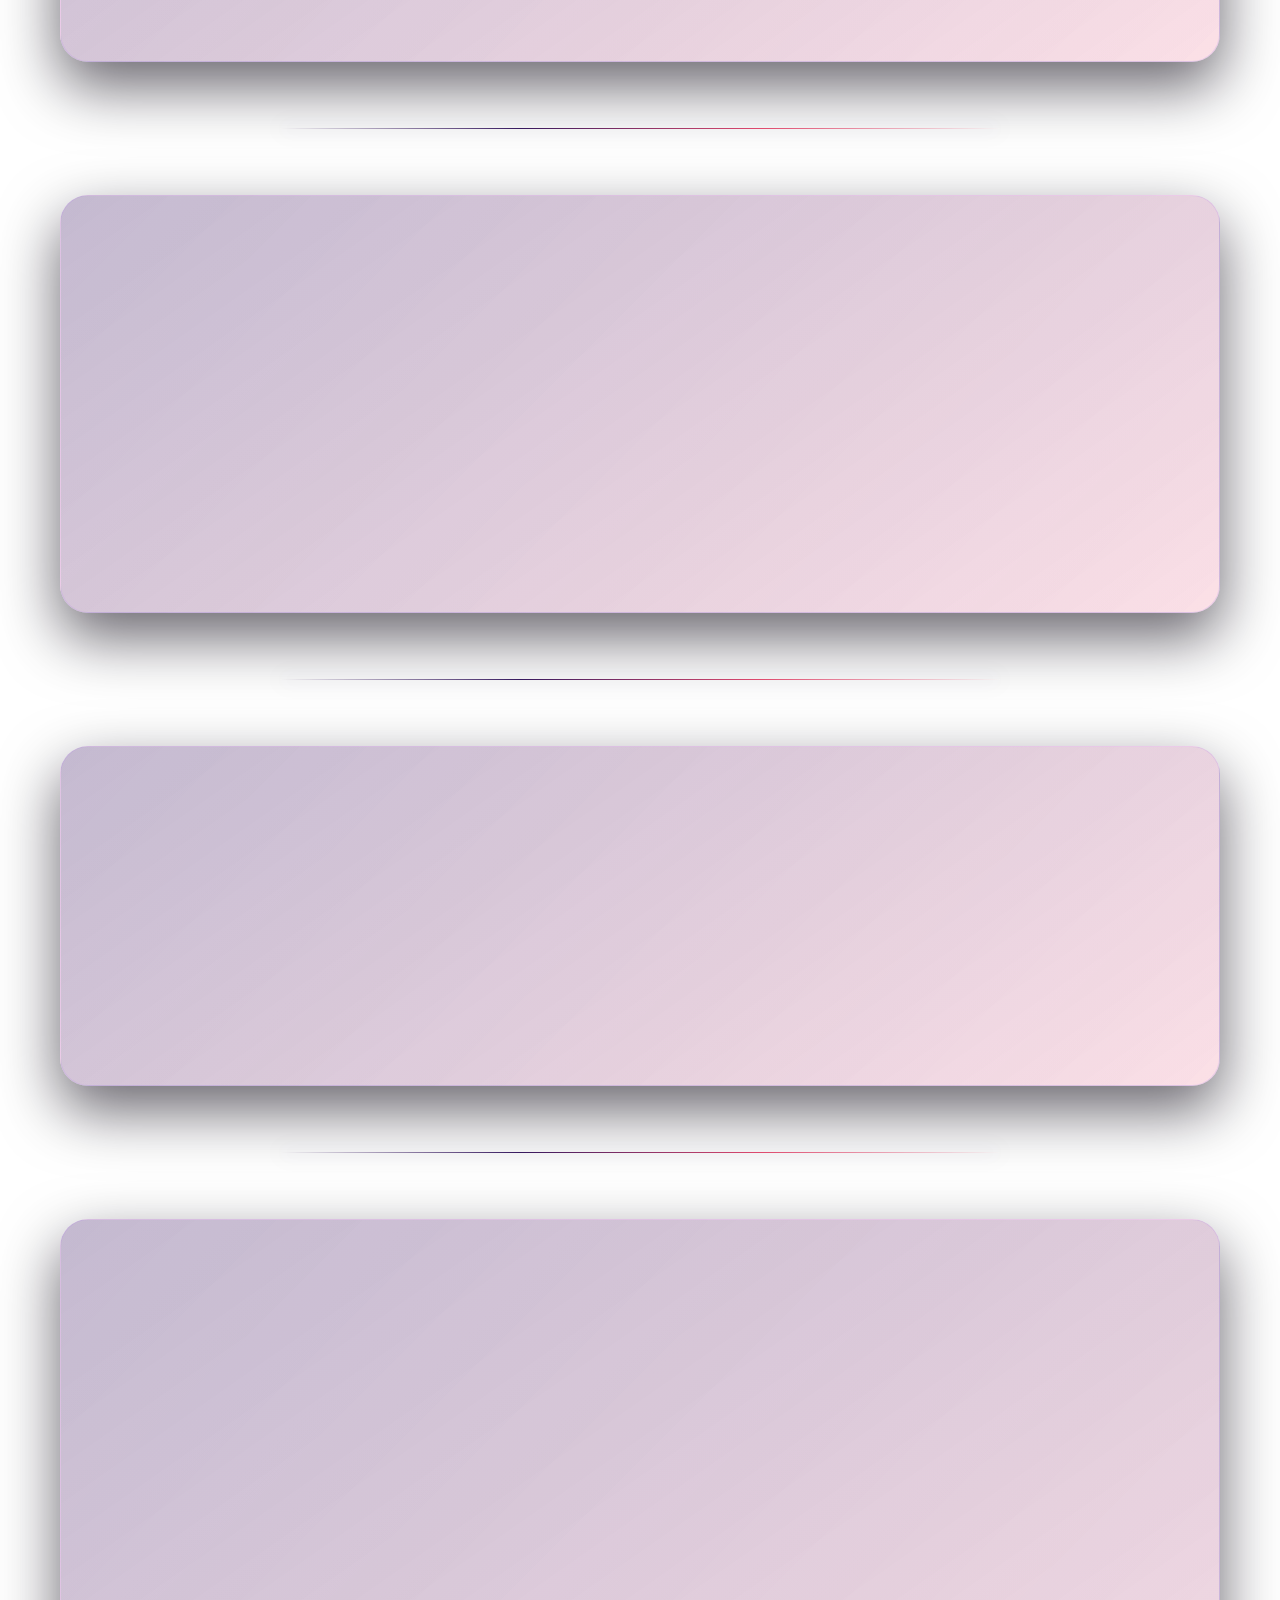
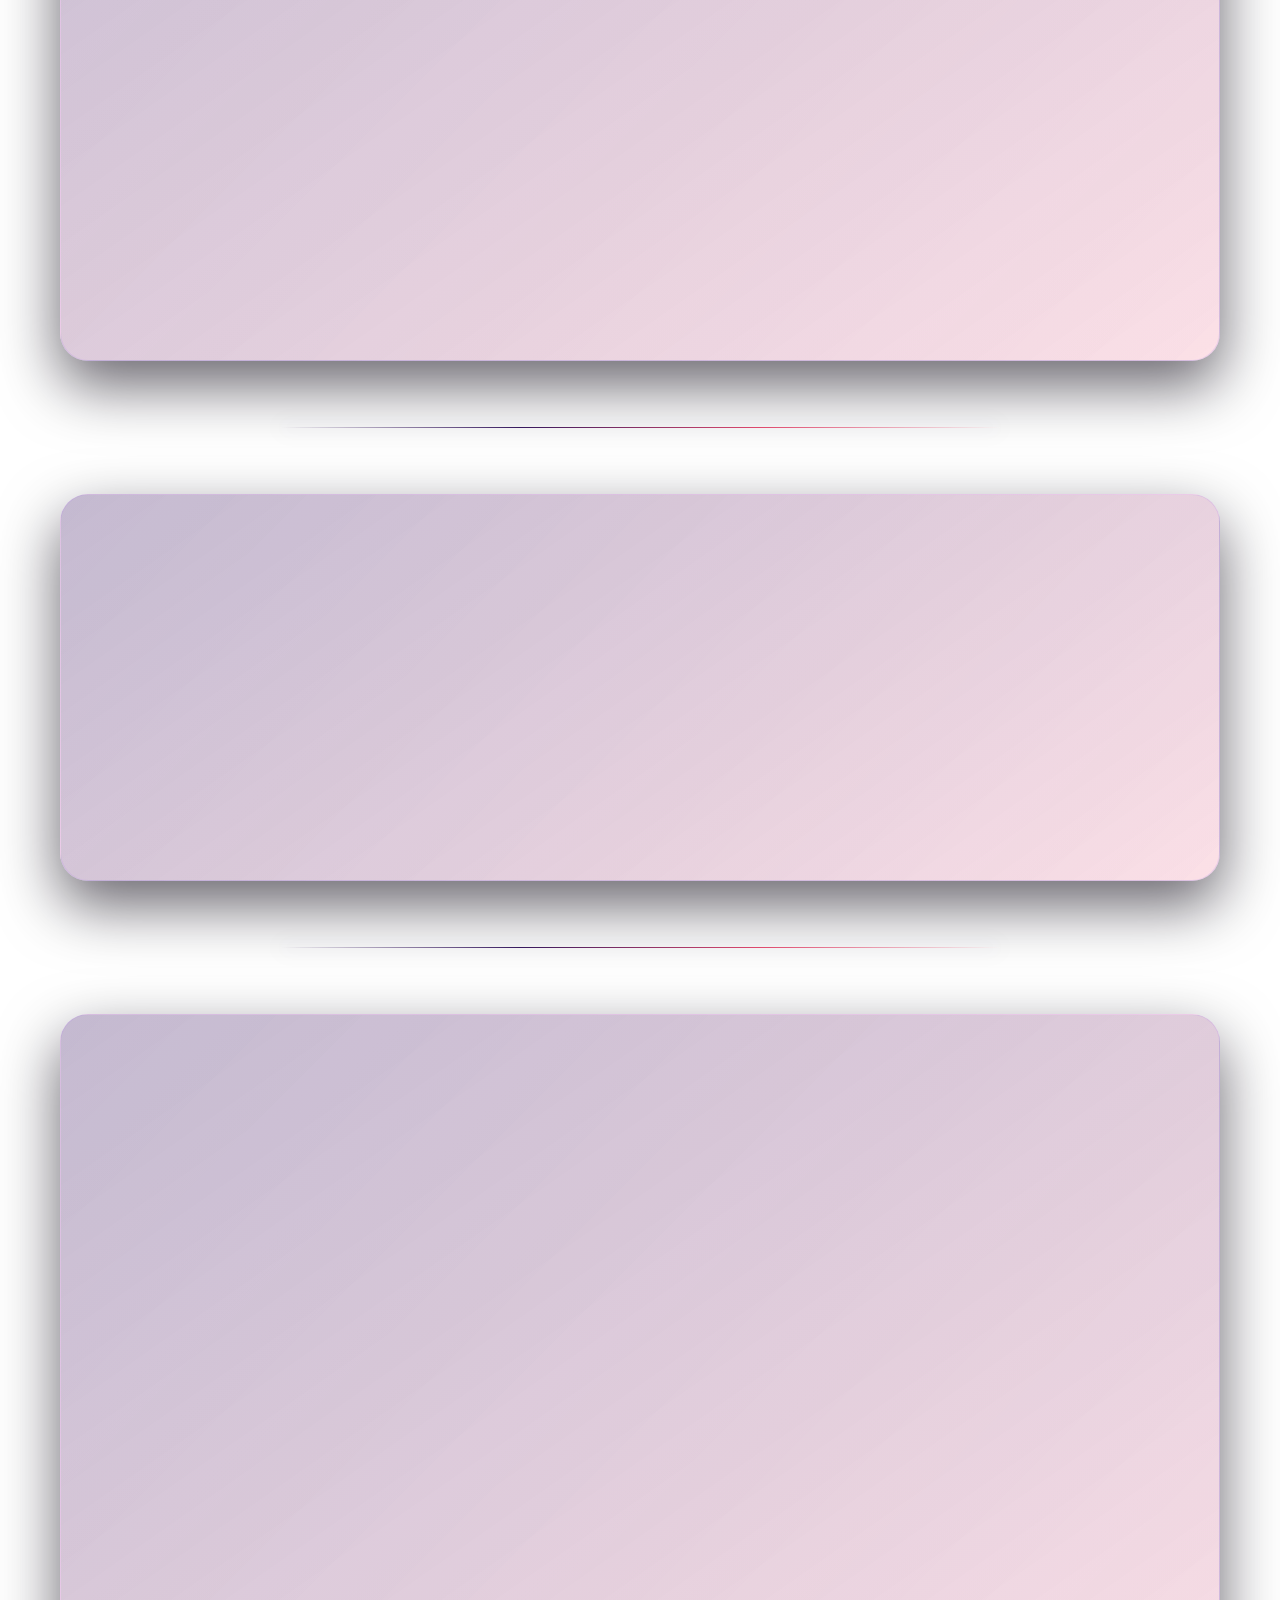
==== commit 9c296db9: "Atualiza versão do alinhamento estável em index.html" ====
--- a/index.html
+++ b/index.html
@@ -24,7 +24,7 @@
   <meta name="twitter:description" content="Batistel World — um arquivo pessoal de memórias, amizades e momentos especiais.">
   <meta name="twitter:image" content="https://ryan20014737472.github.io/Blog-pessoal-site/assets/images/t%C3%ADtulo.png">
   <title>👑BLOG BATISTEL👑</title>
-  <link rel="stylesheet" href="style.css?v=20260815-target-scroll-v1">
+  <link rel="stylesheet" href="style.css?v=20260815-target-scroll-v2">
 </head>
 <body class="pagina-um">
 
@@ -52,6 +52,6 @@
   <p>© BATISTEL WORLD <span aria-hidden="true">👑</span></p>
 </footer>
 <script src="memorias.js?v=20260810-caixas-fix" defer></script>
-<script src="script.js?v=20260815-target-scroll-v1" defer></script>
+<script src="script.js?v=20260815-target-scroll-v2" defer></script>
 </body>
 </html>
--- a/style.css
+++ b/style.css
@@ -1223,7 +1223,7 @@
 @supports (content-visibility: auto) {
   .post {
     content-visibility: auto;
-    contain-intrinsic-size: auto 280px;
+    contain-intrinsic-size: auto 540px;
   }
 
   .post.is-scroll-target {
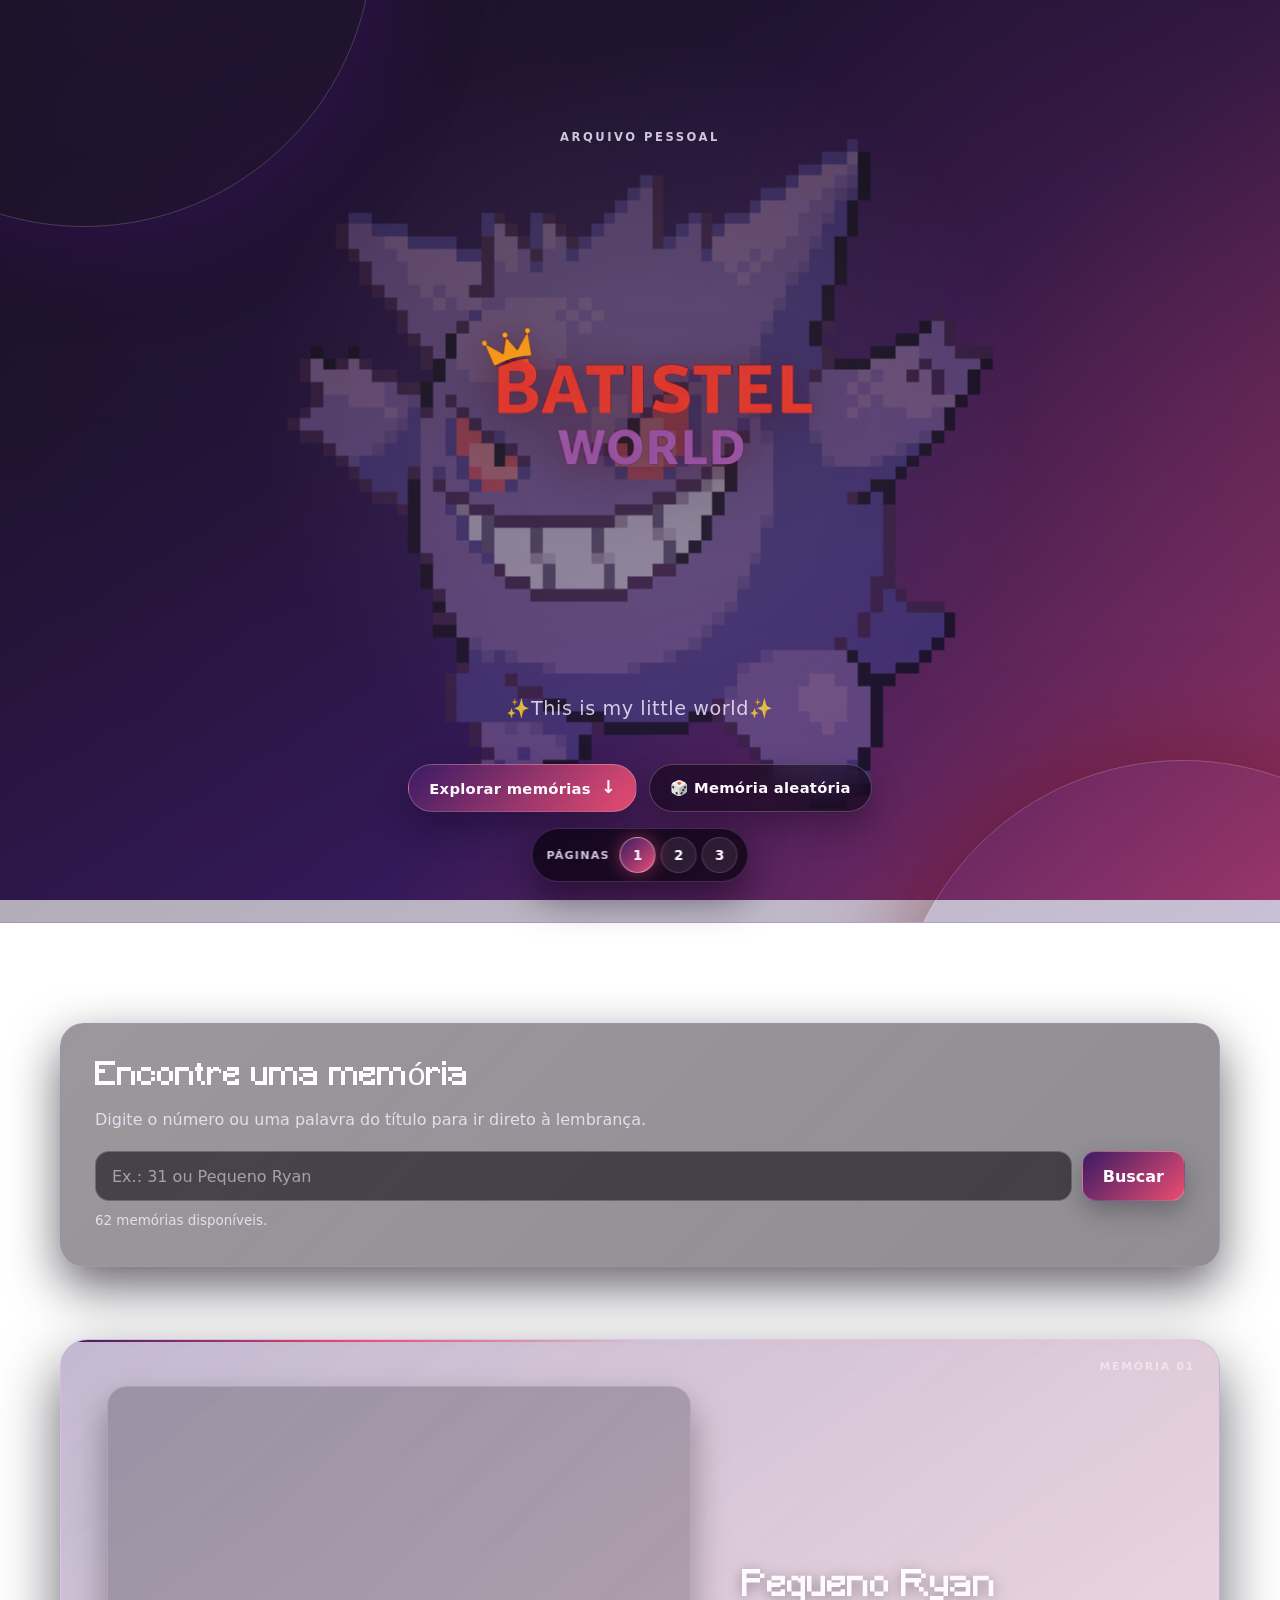
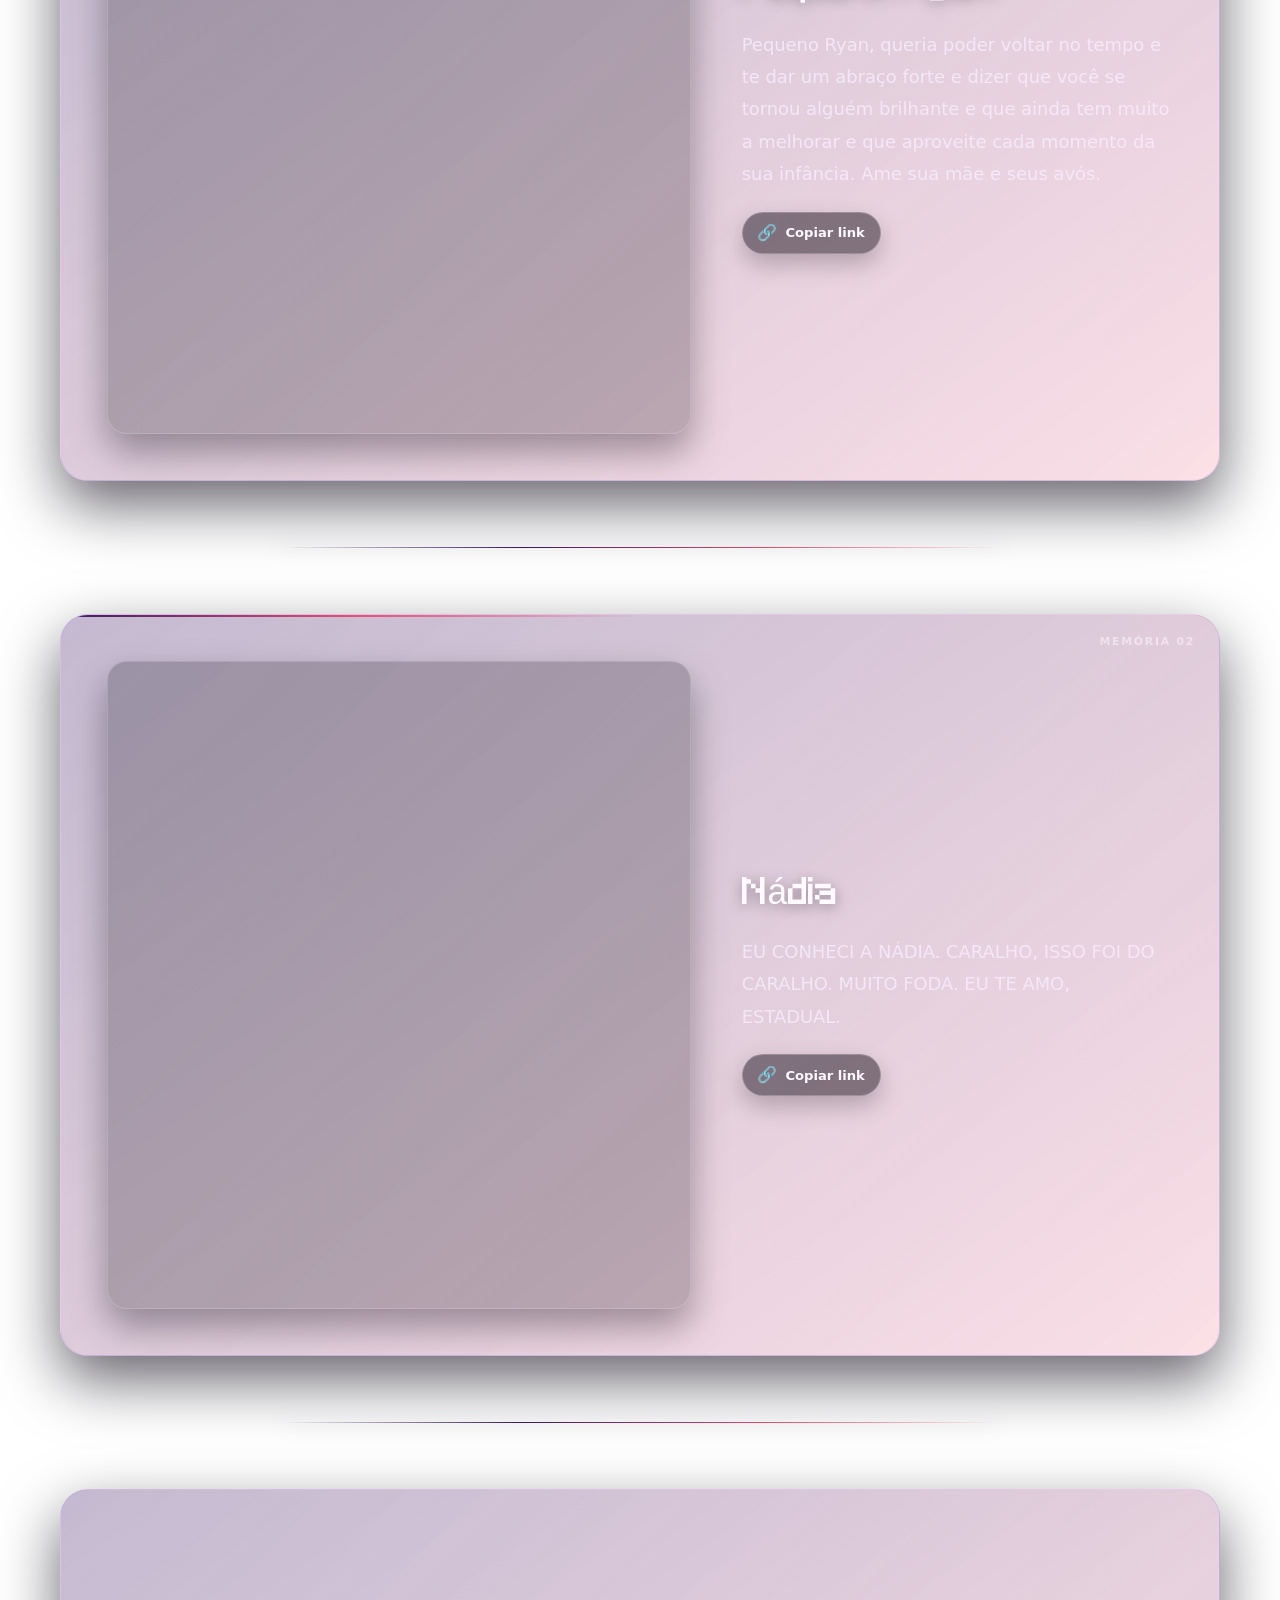
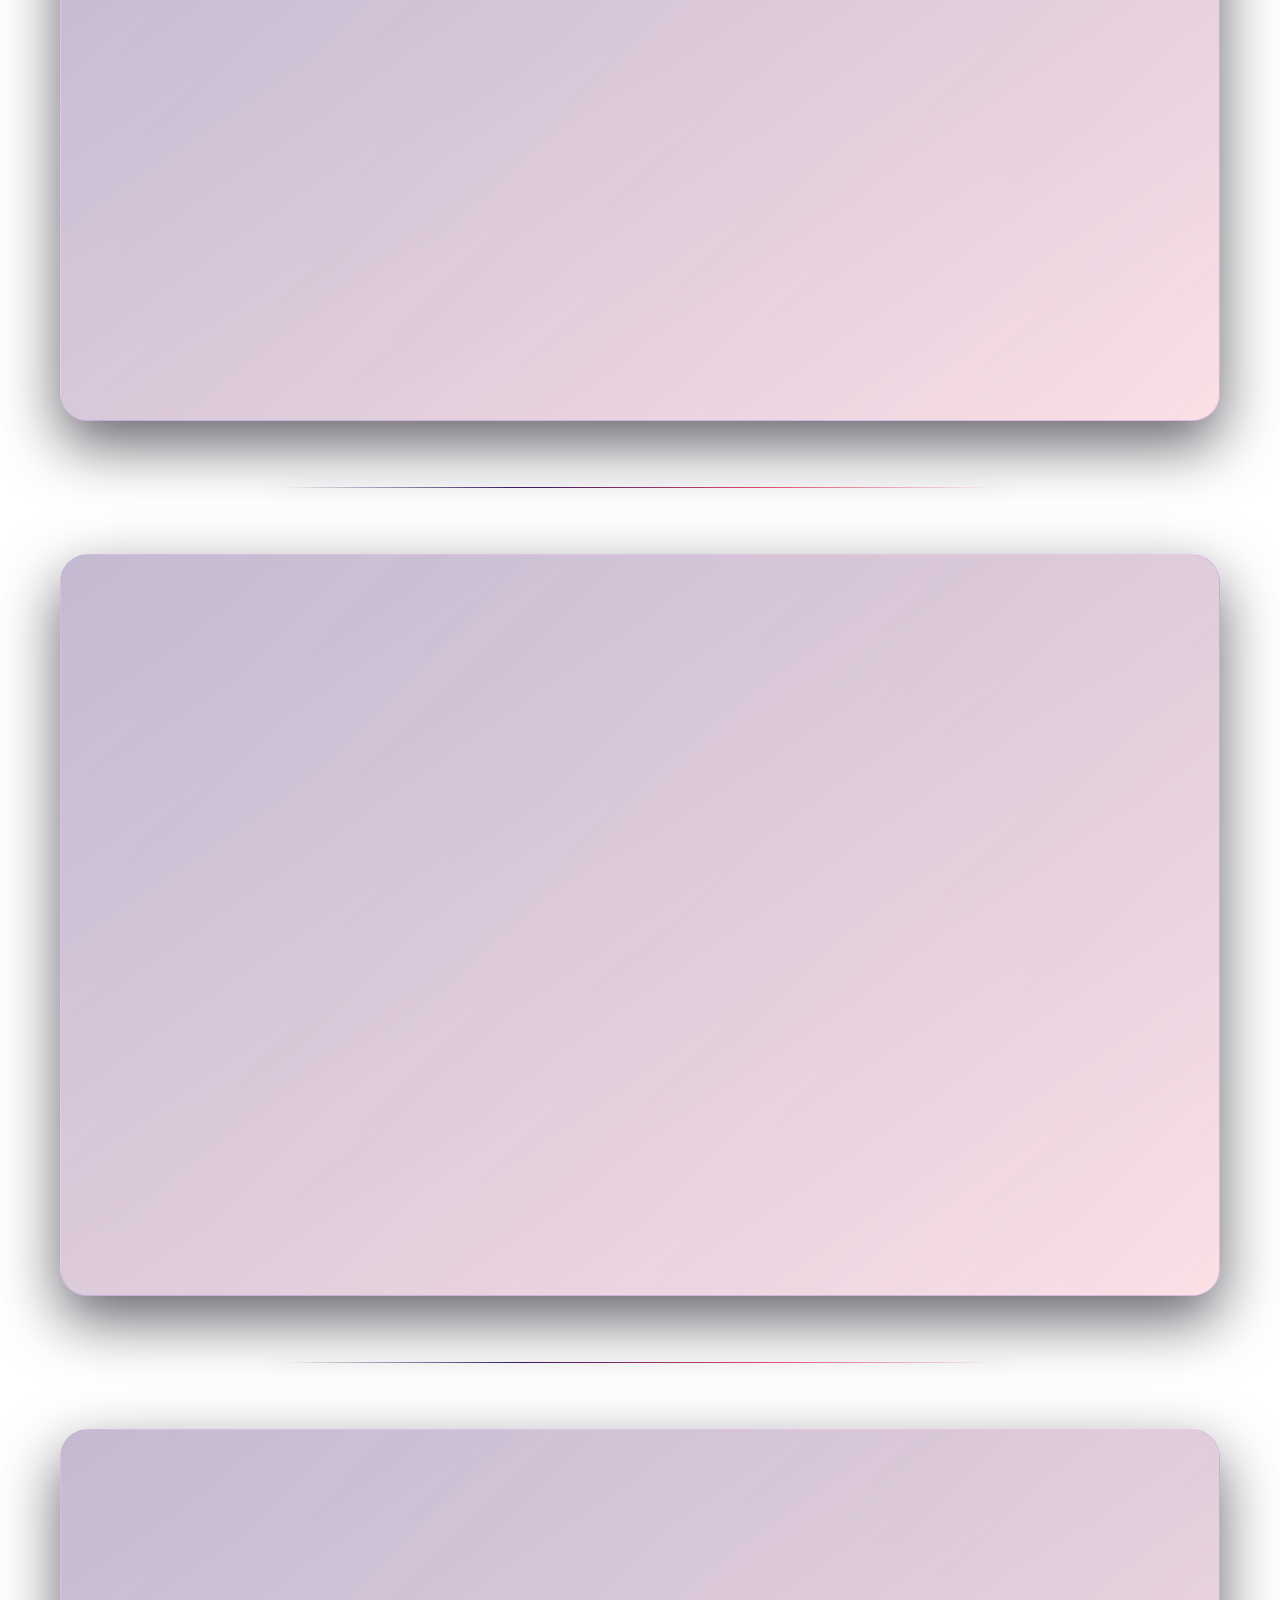
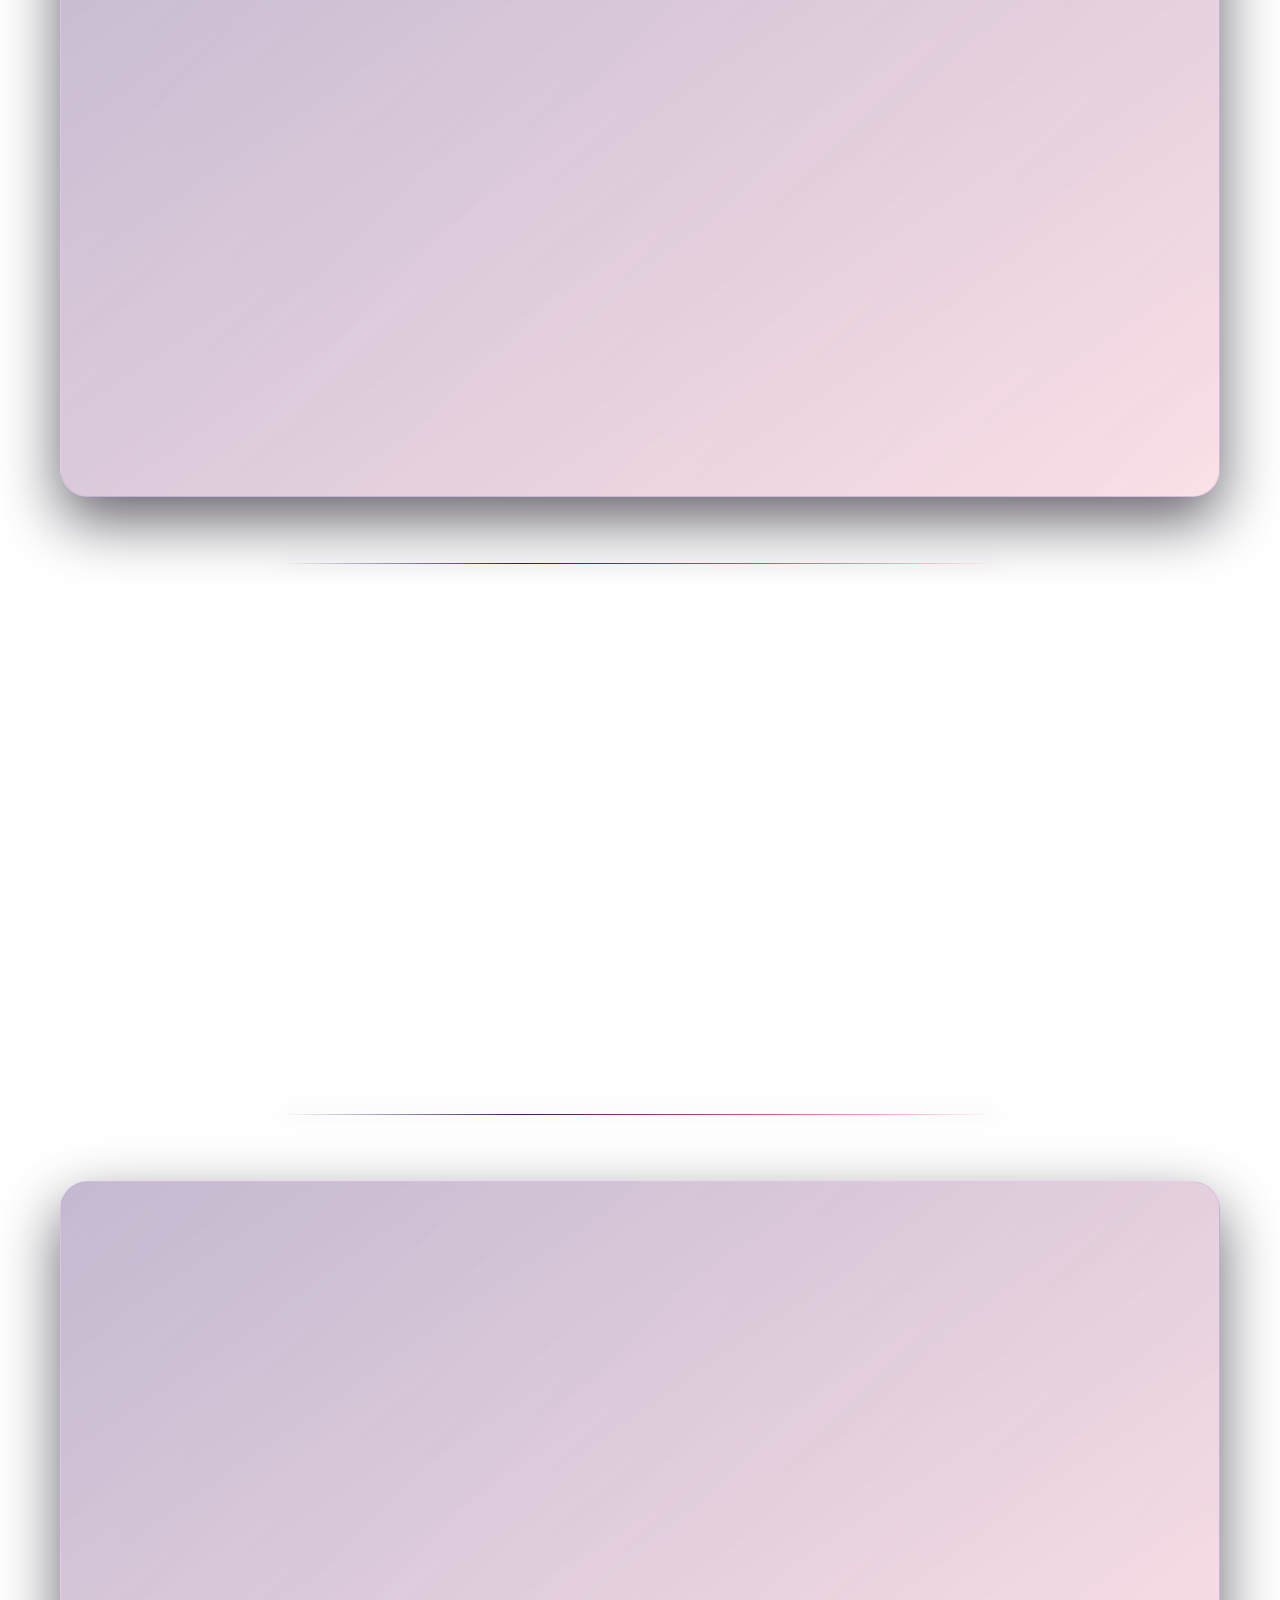
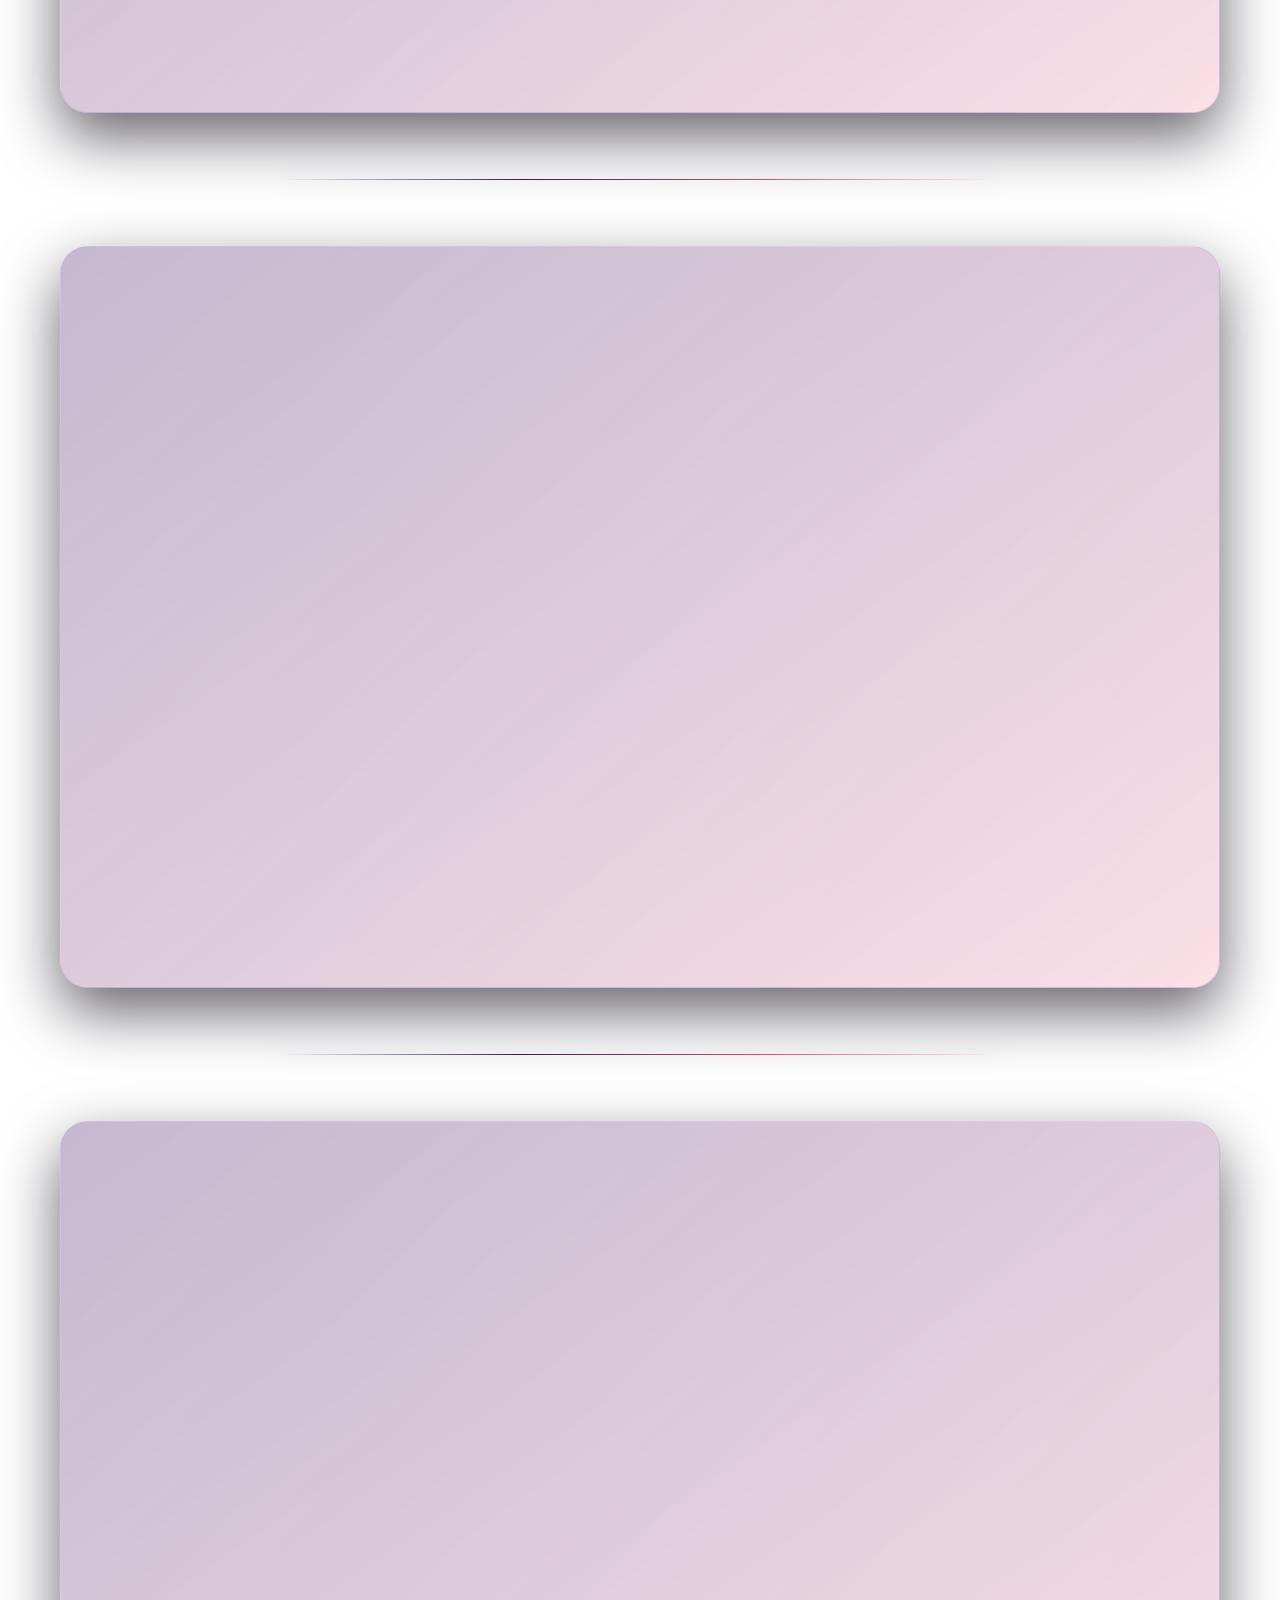
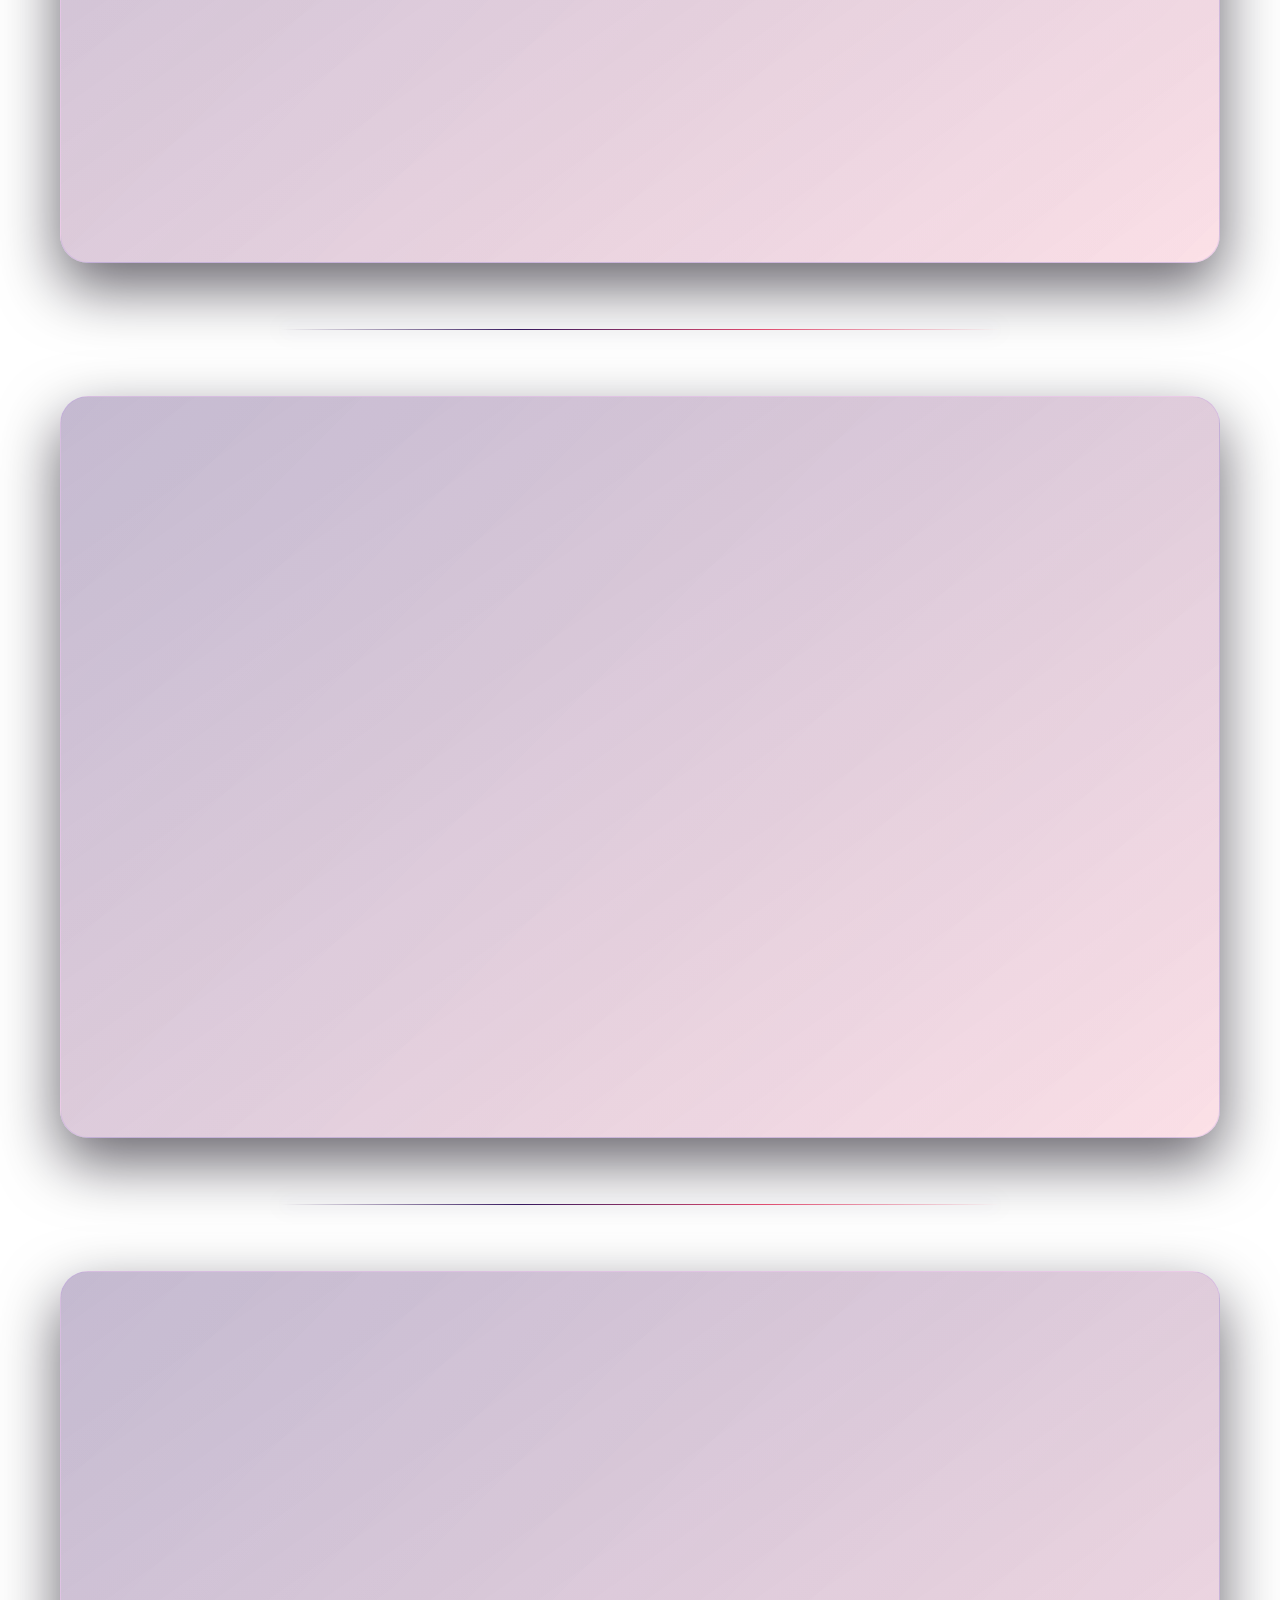
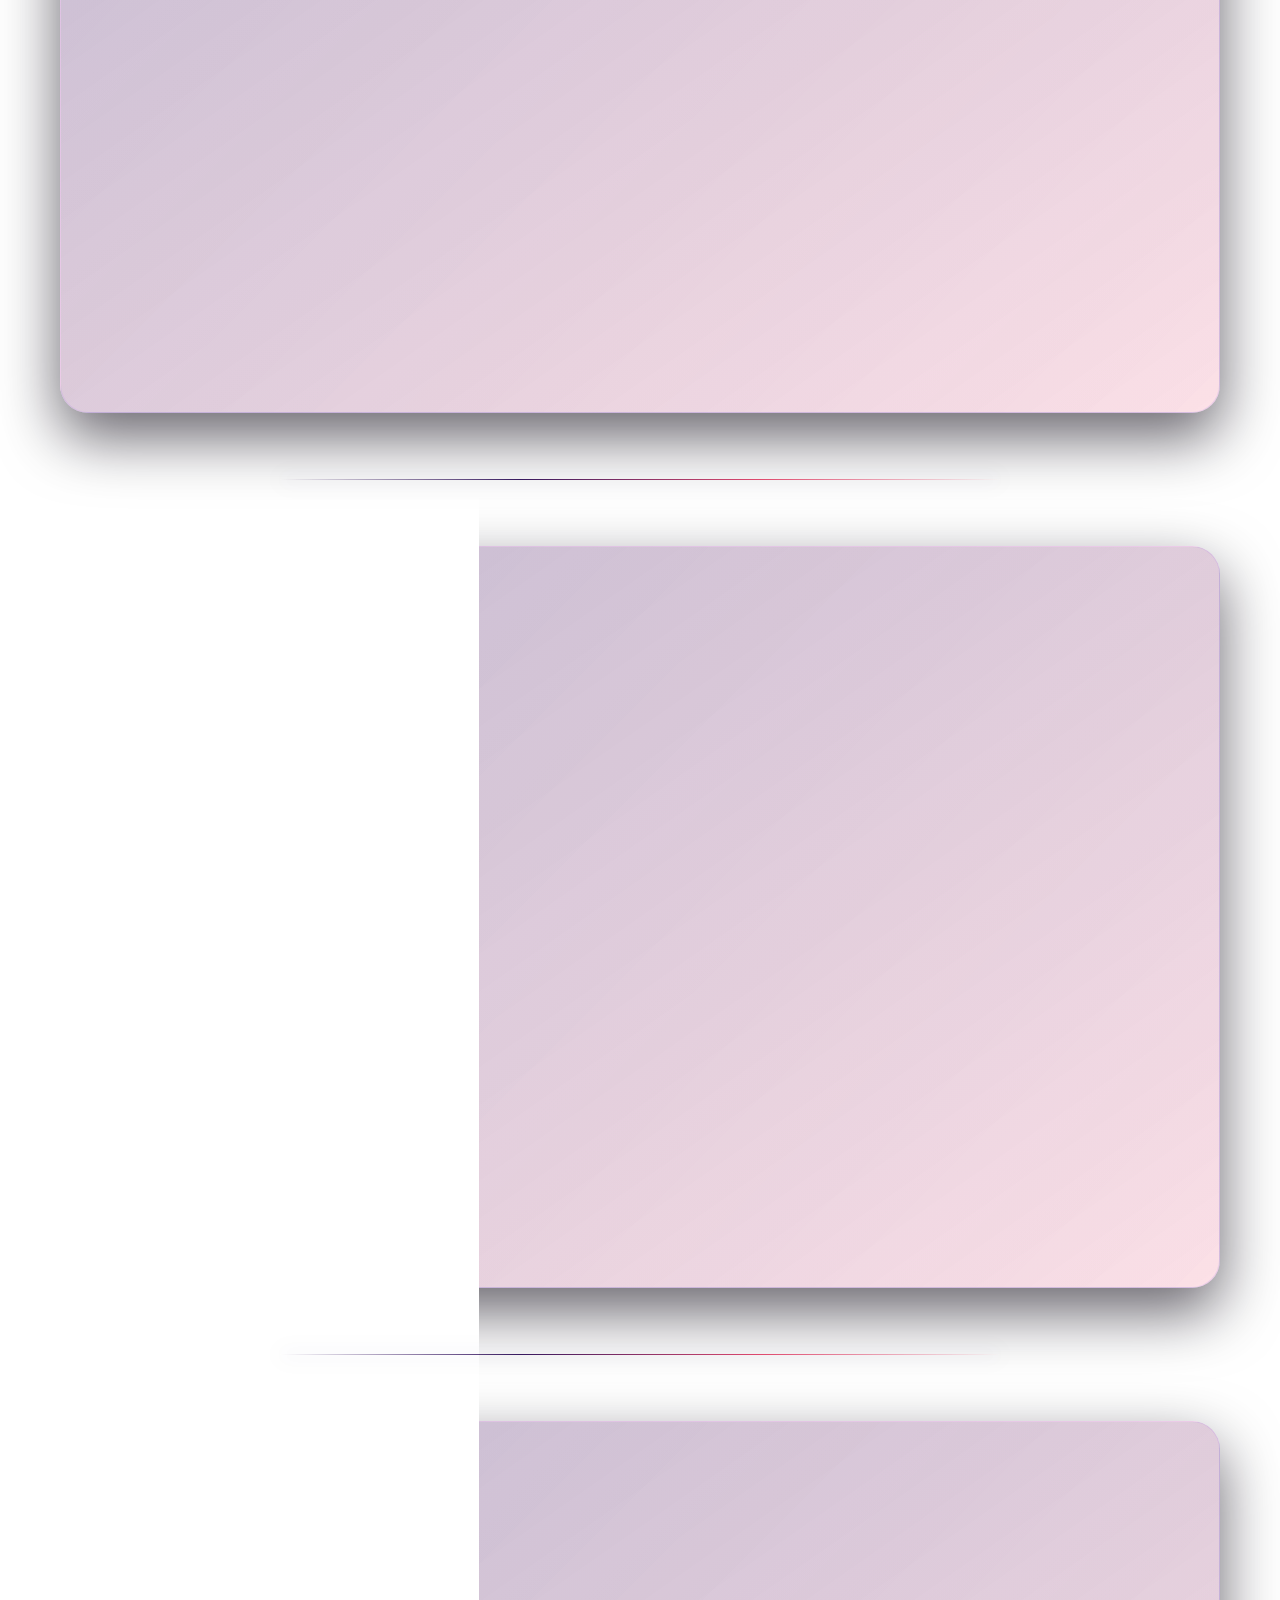
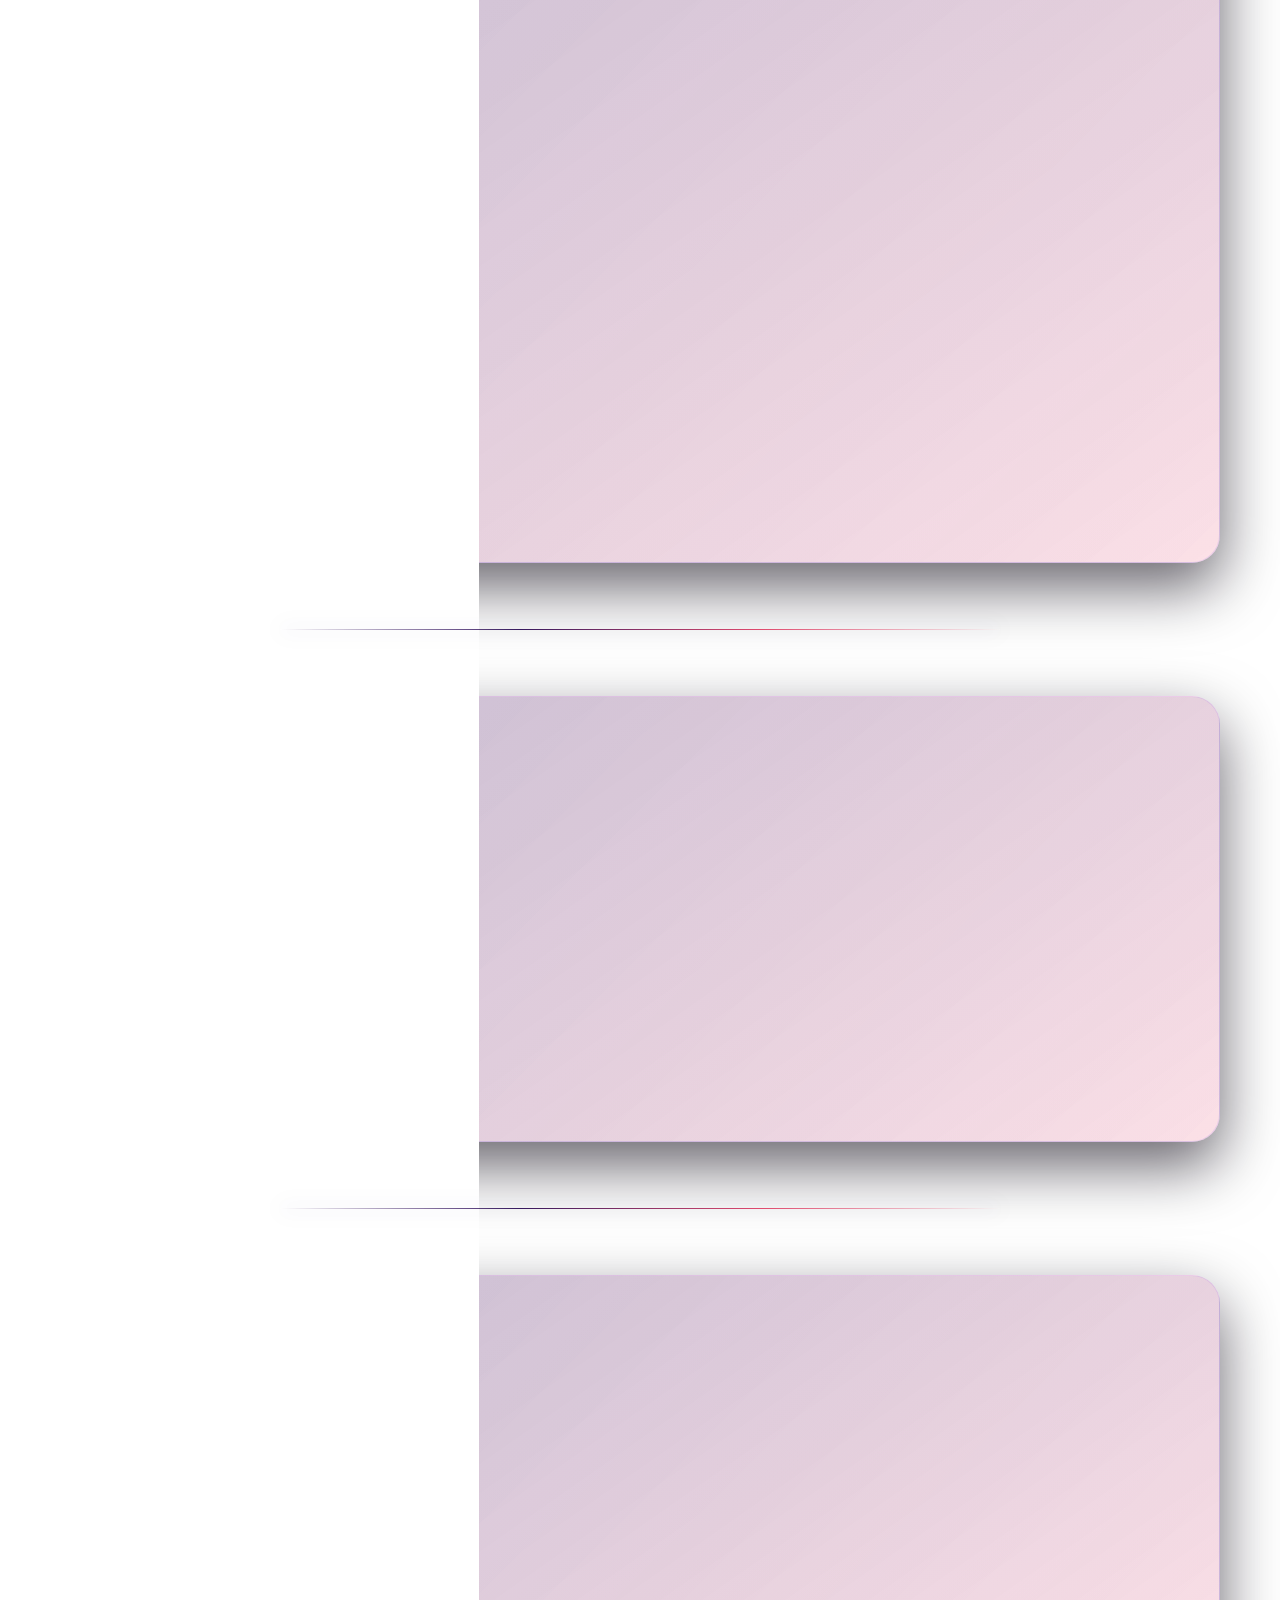
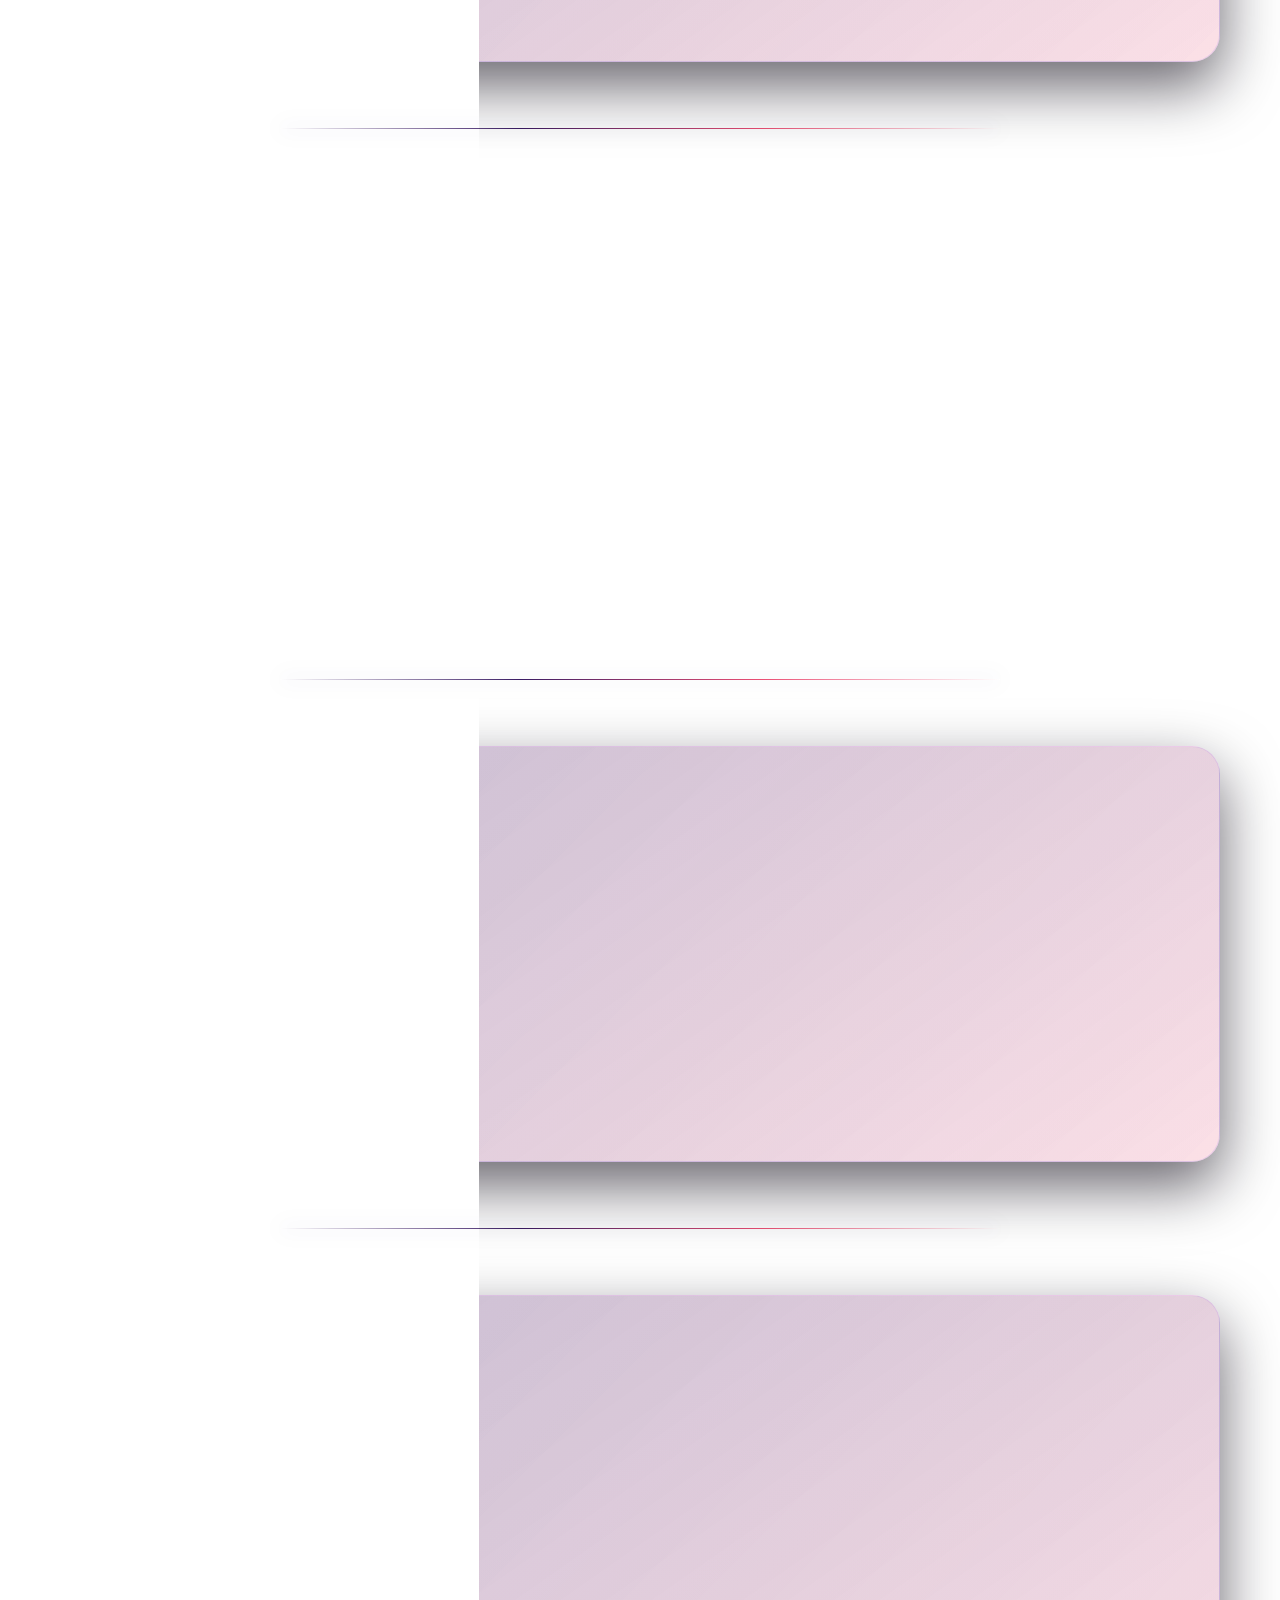
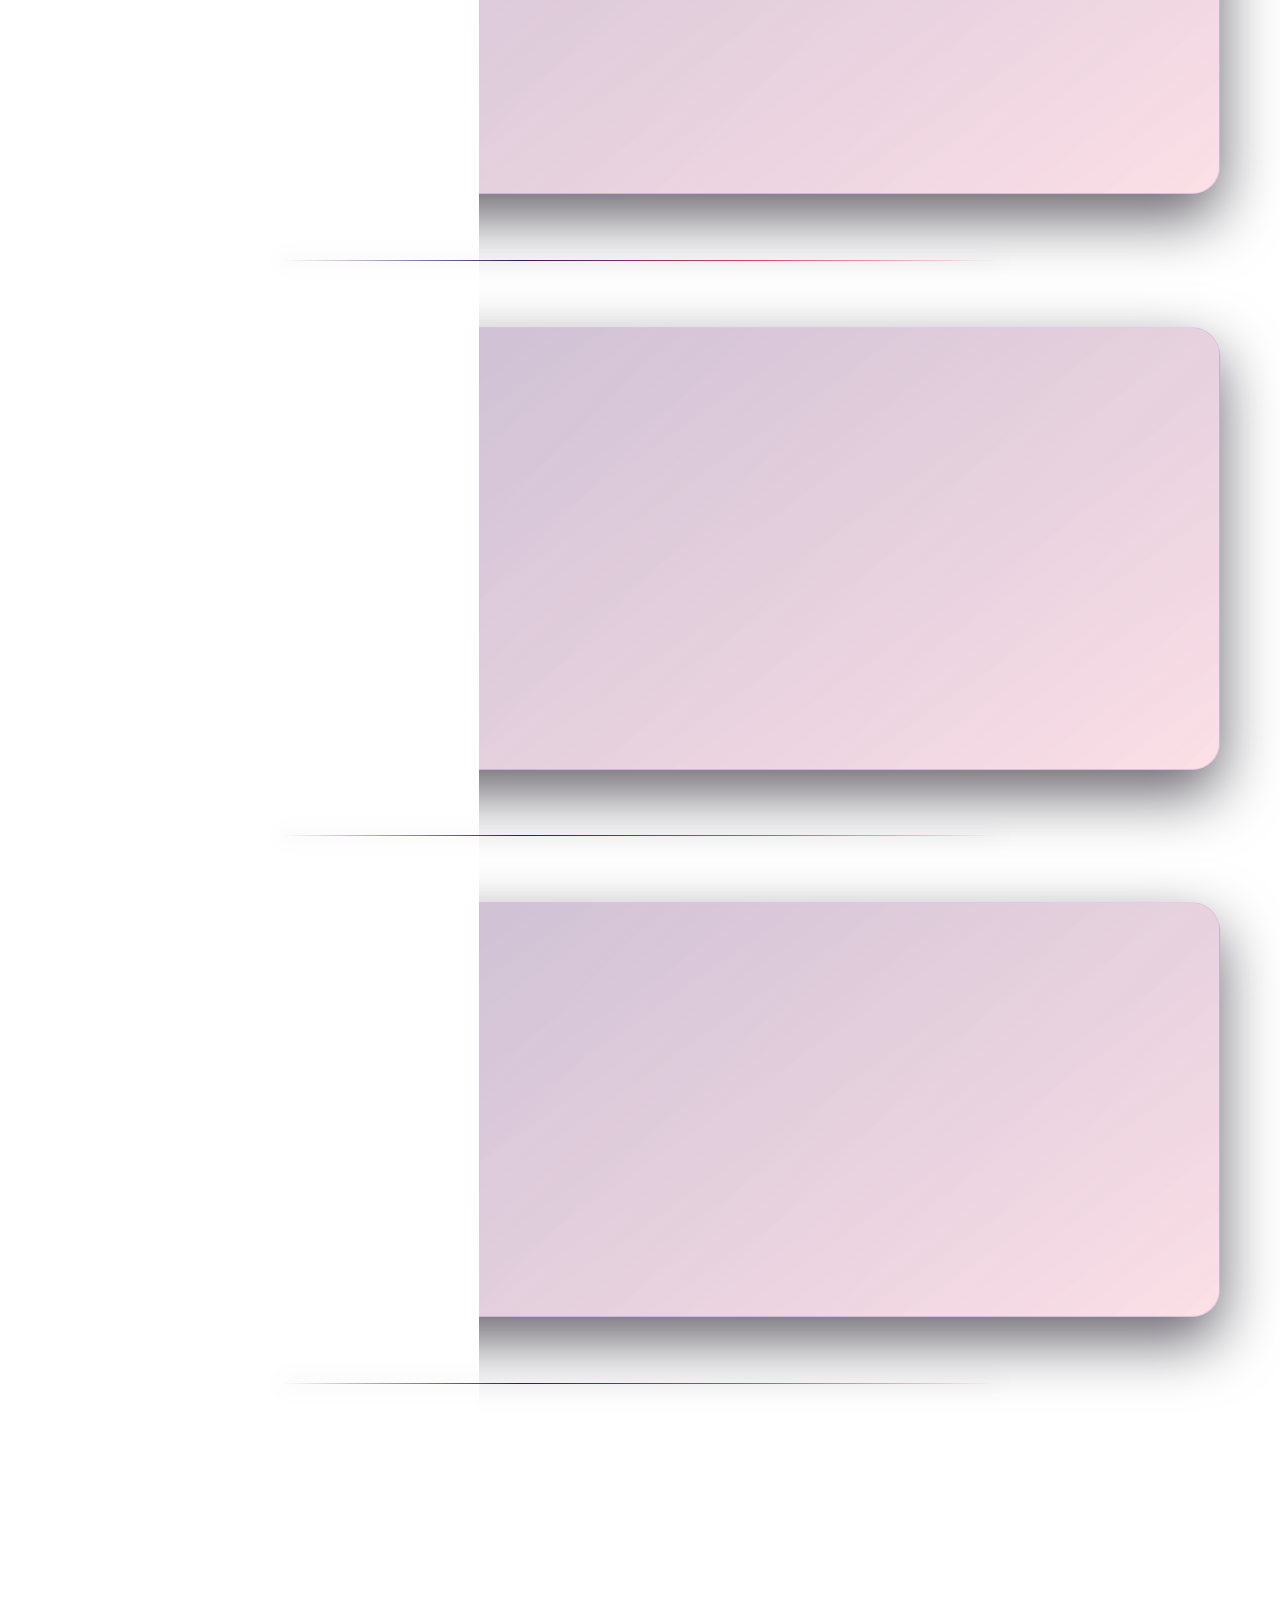
==== commit f8a5e4ce: "Atualiza versão final da rolagem em index.html" ====
--- a/index.html
+++ b/index.html
@@ -52,6 +52,6 @@
   <p>© BATISTEL WORLD <span aria-hidden="true">👑</span></p>
 </footer>
 <script src="memorias.js?v=20260810-caixas-fix" defer></script>
-<script src="script.js?v=20260815-target-scroll-v2" defer></script>
+<script src="script.js?v=20260815-target-scroll-v3" defer></script>
 </body>
 </html>
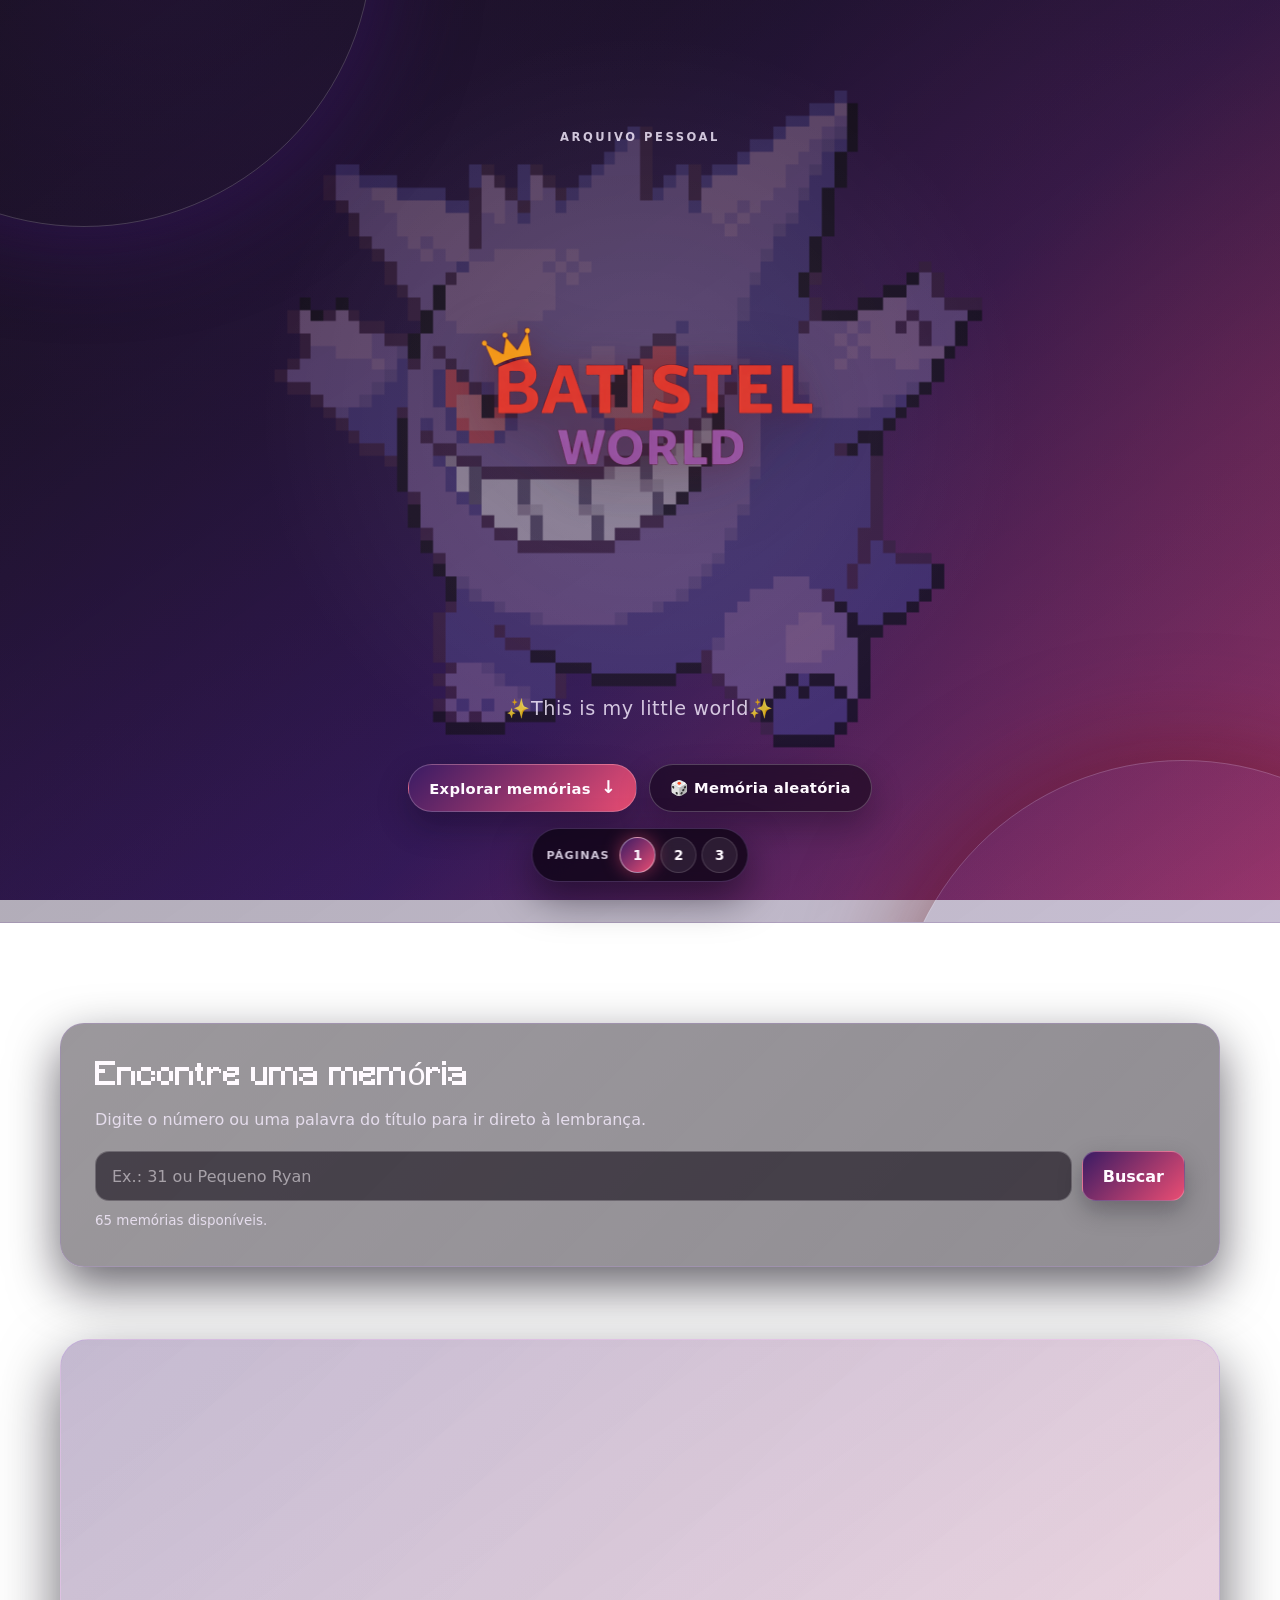
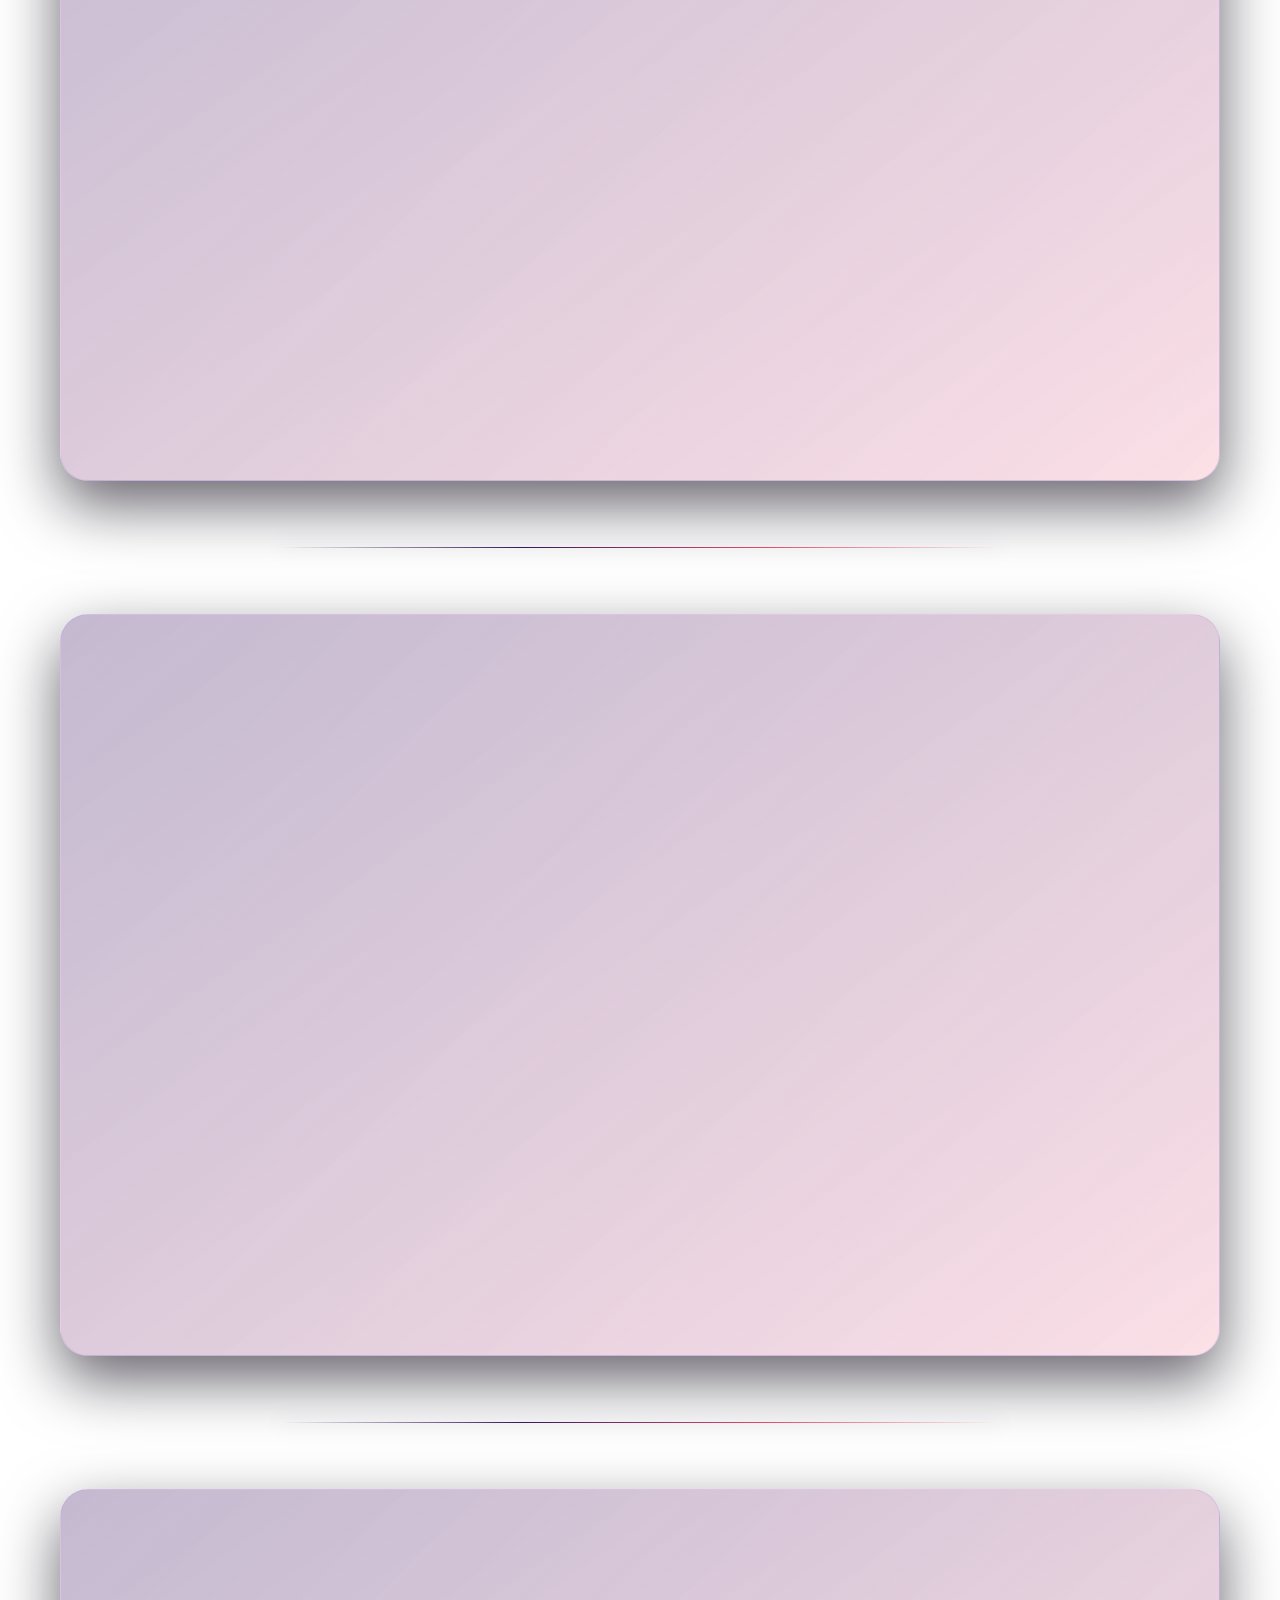
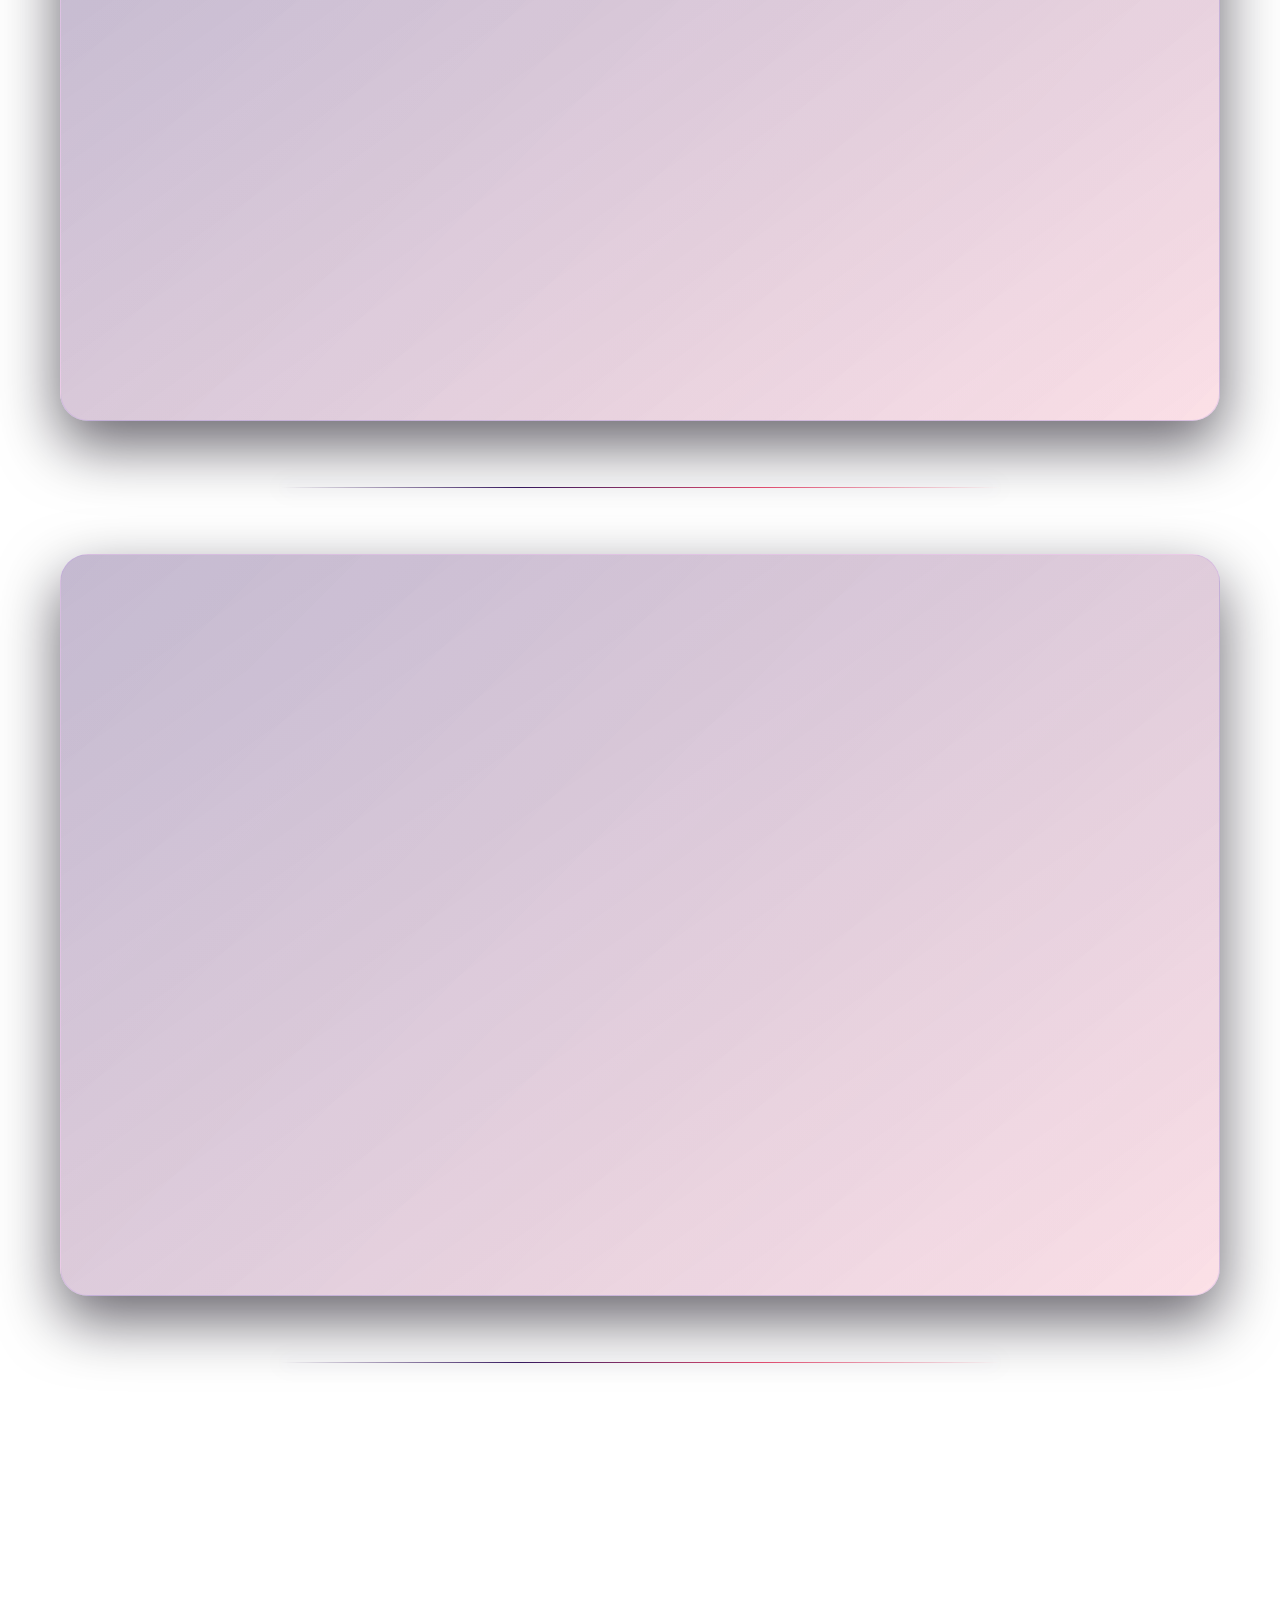
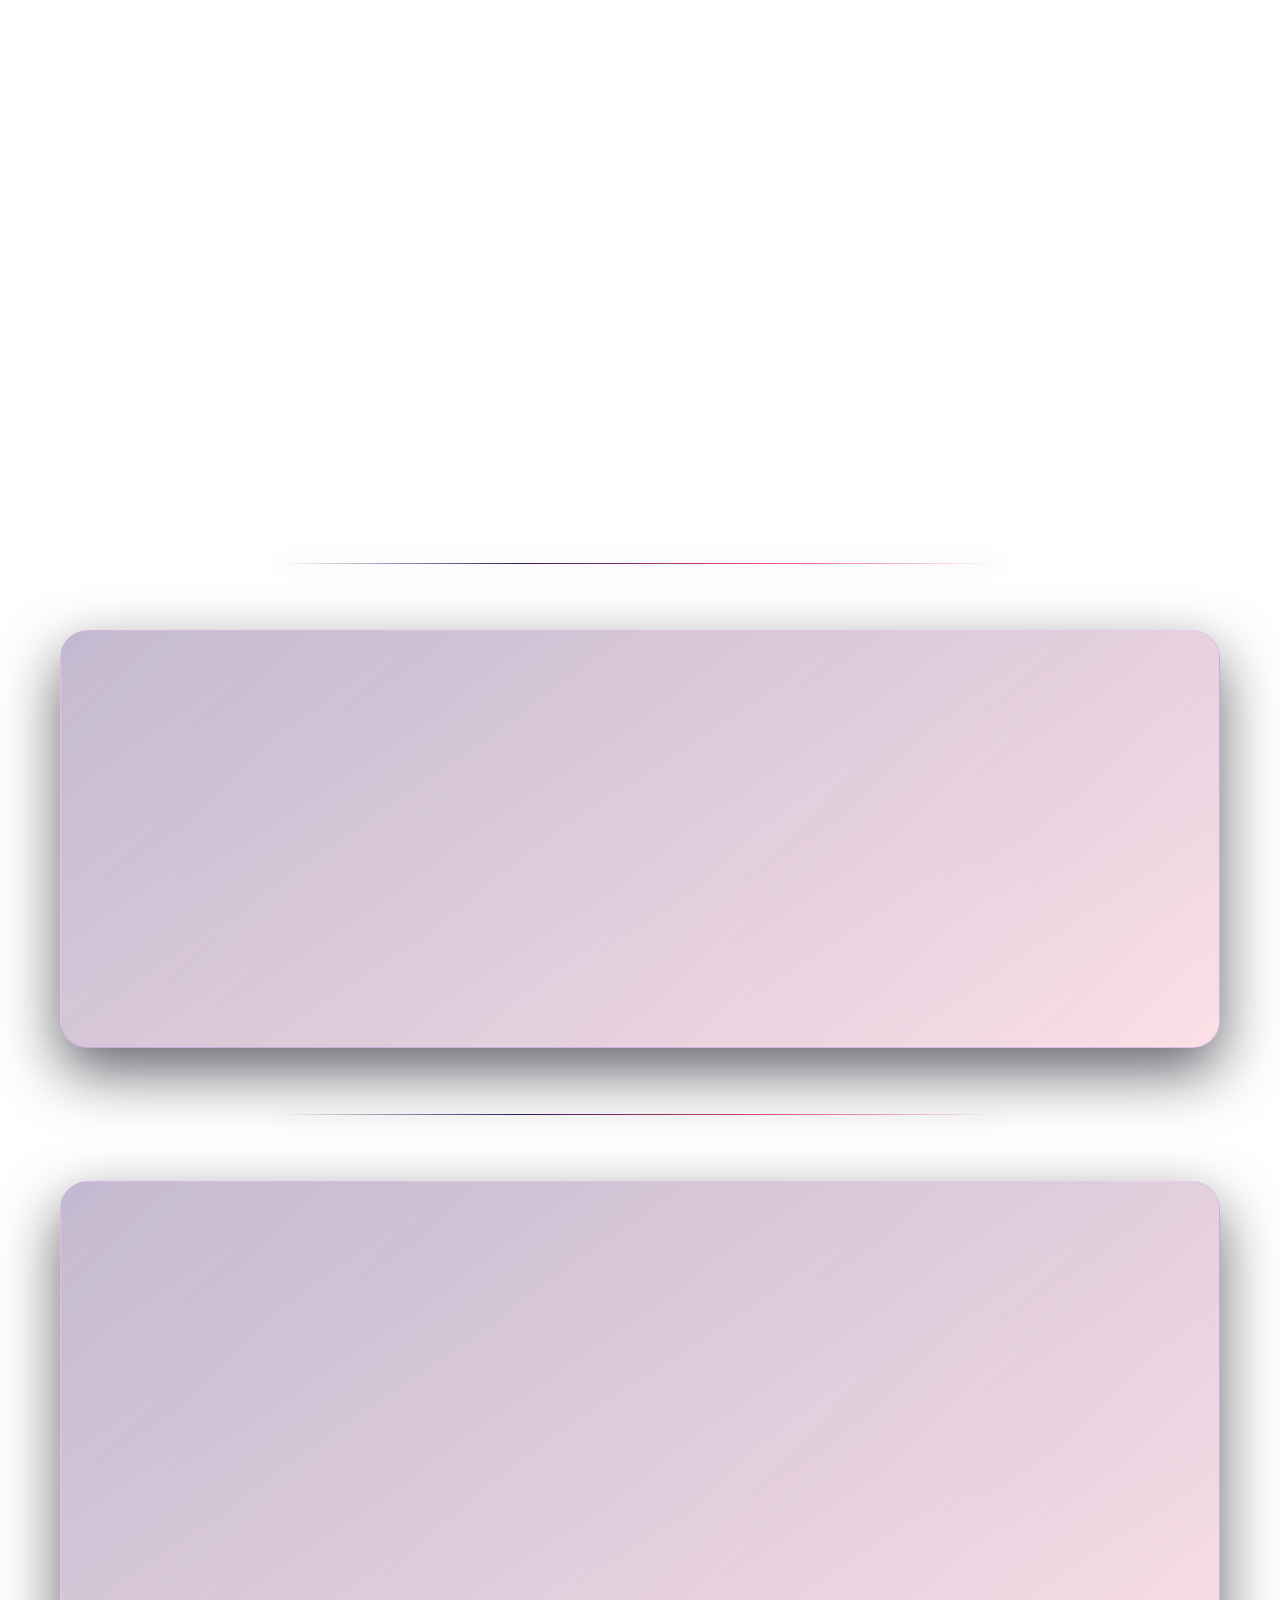
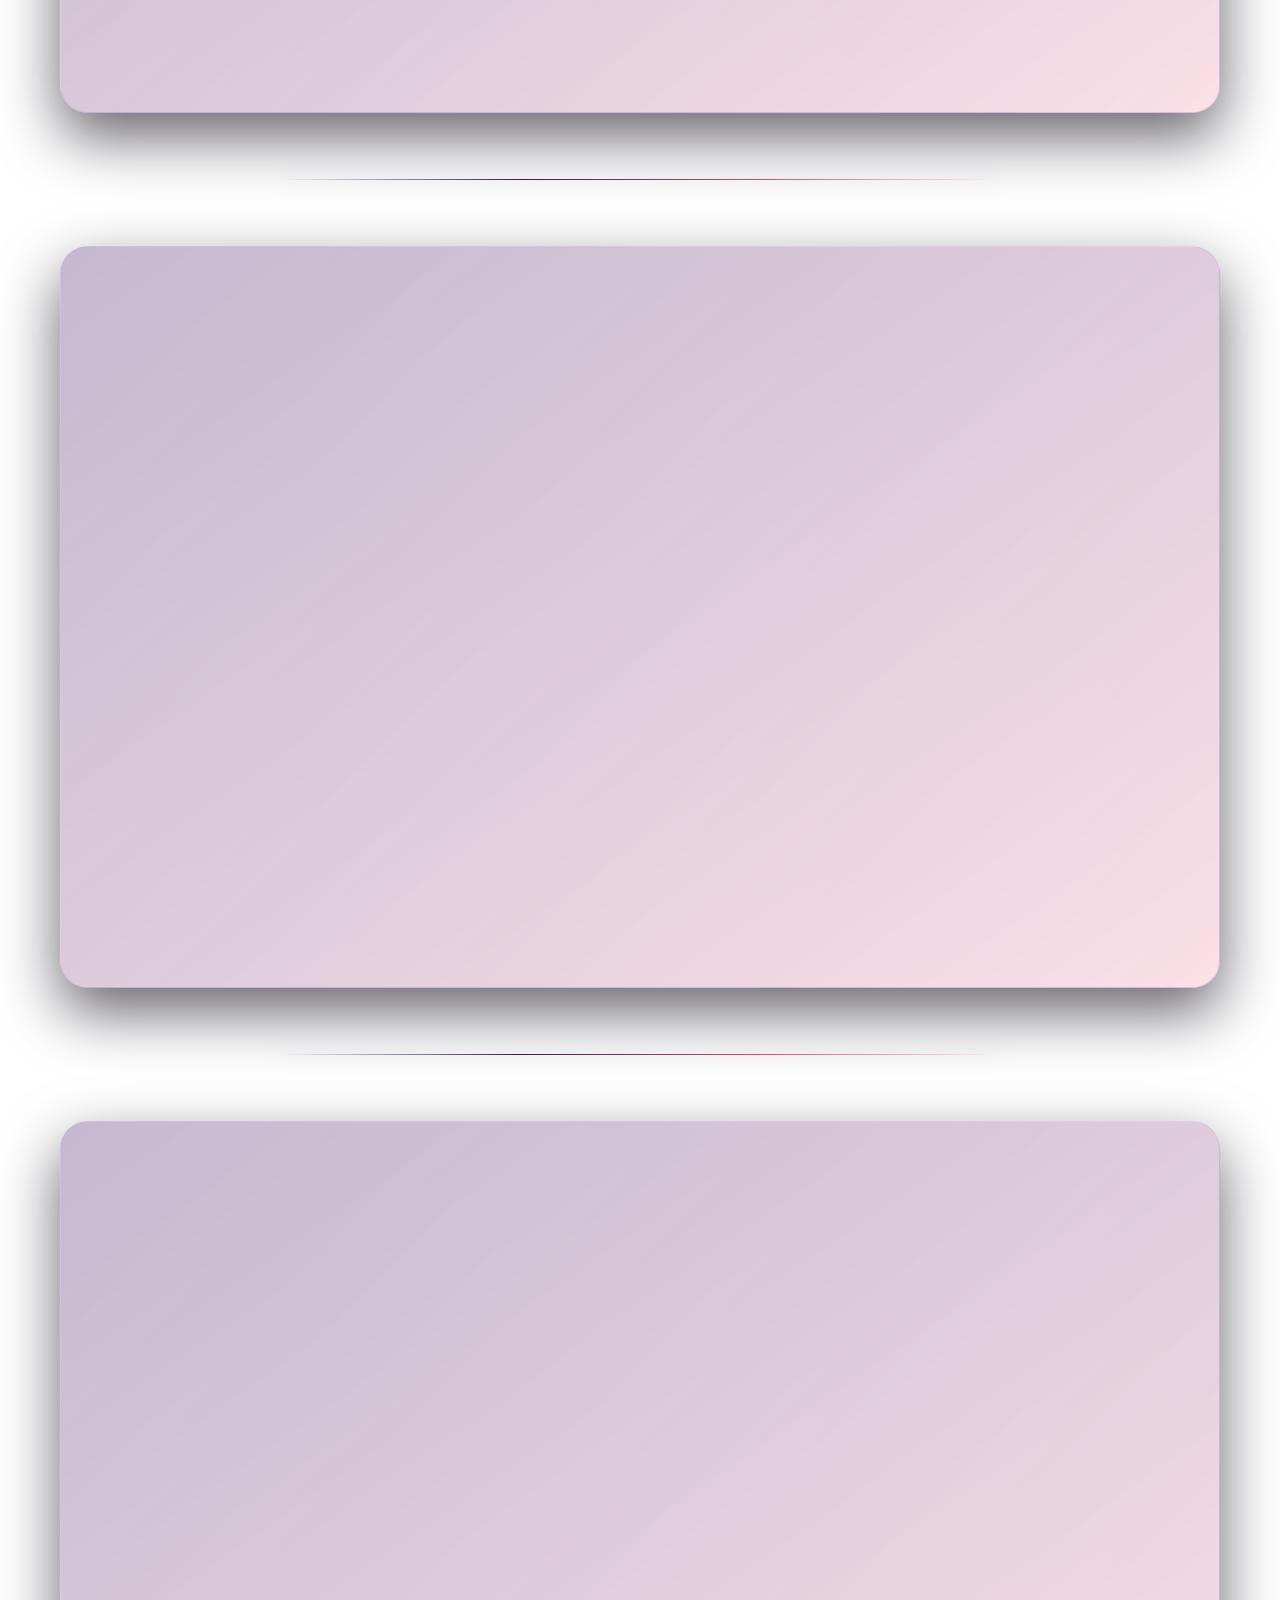
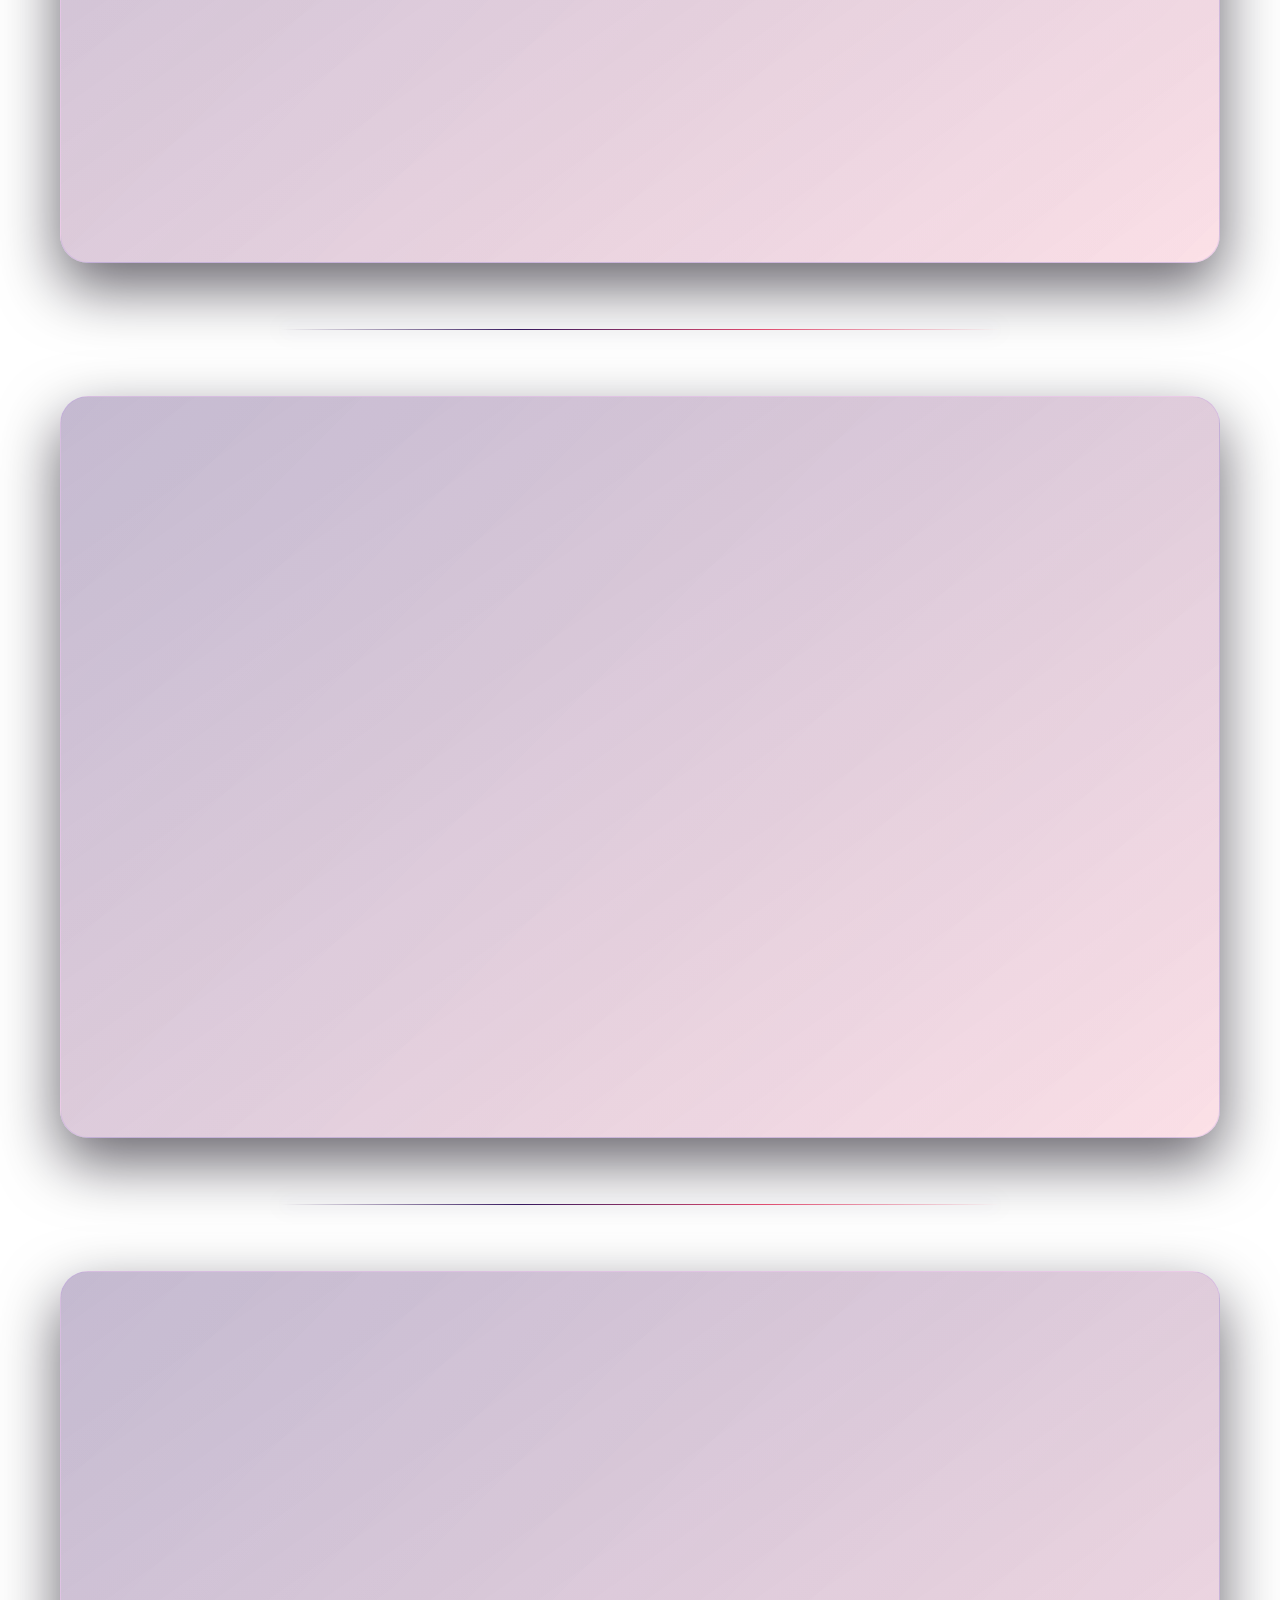
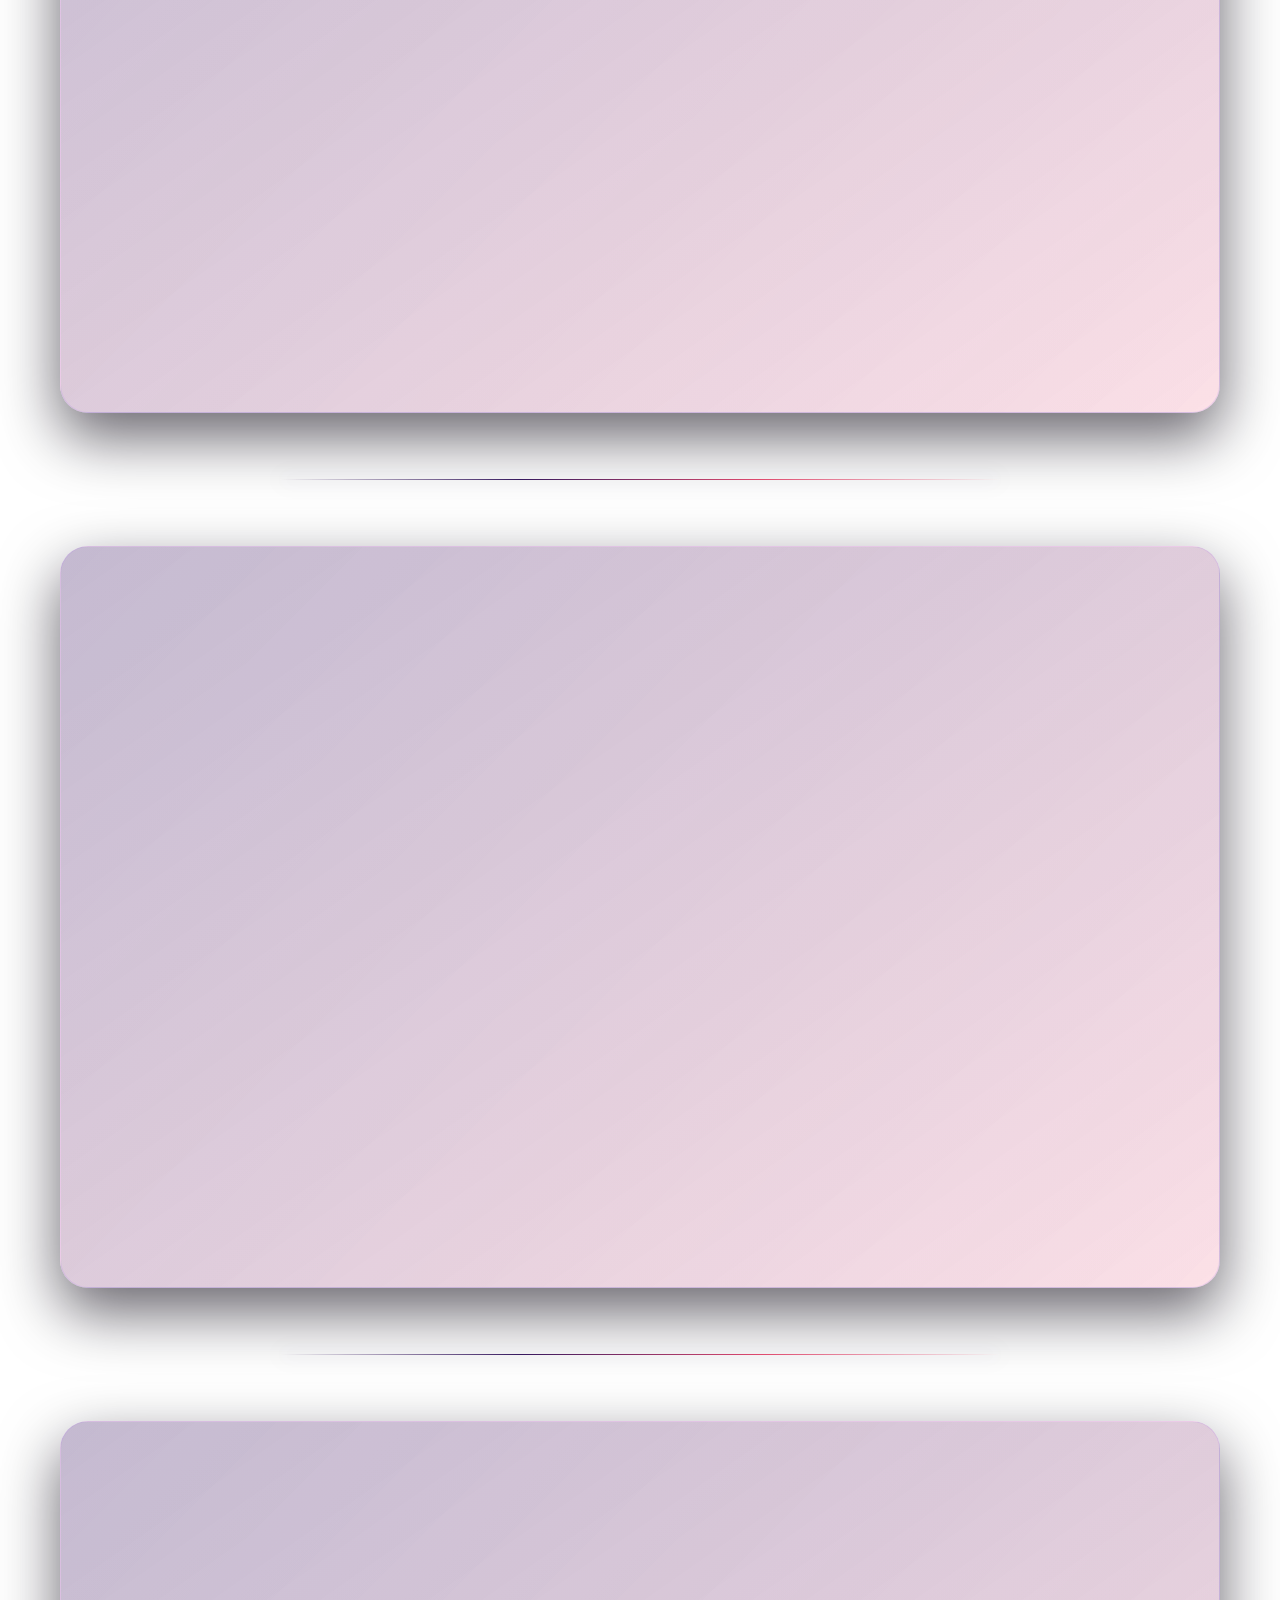
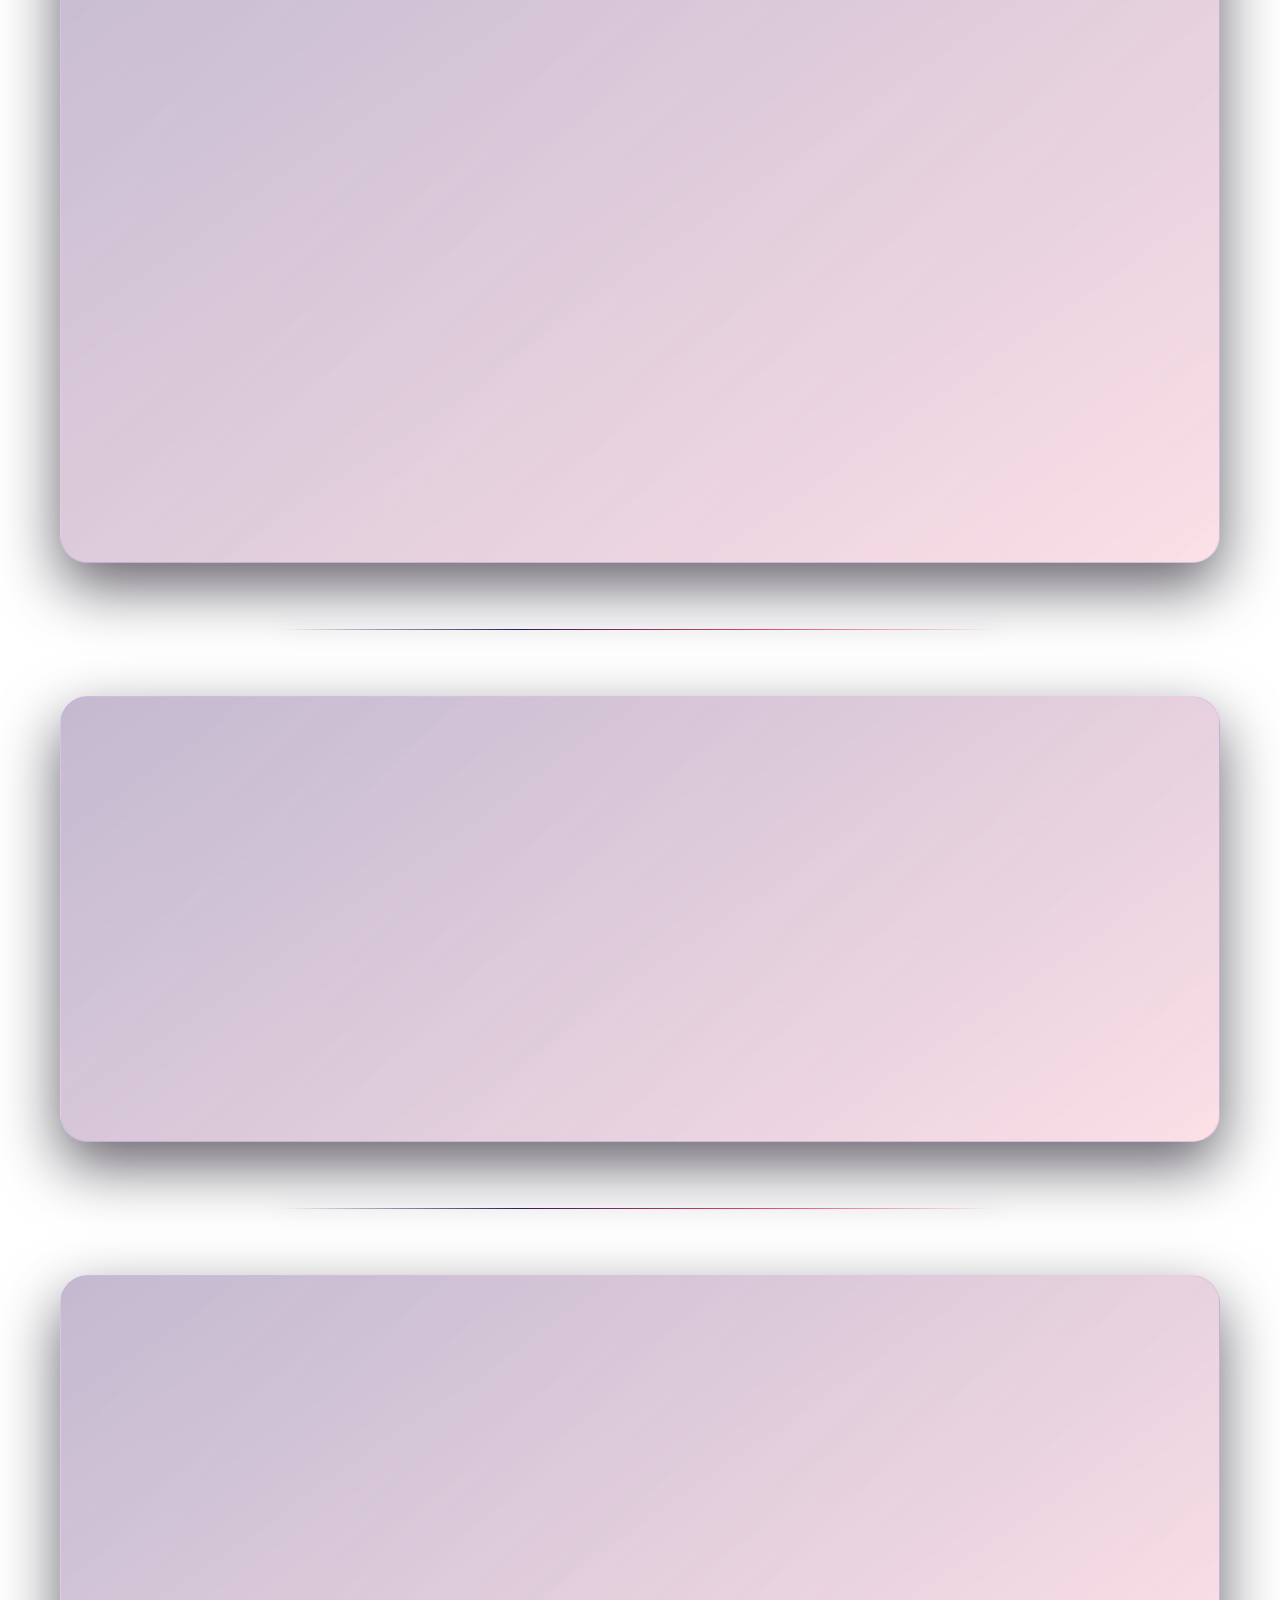
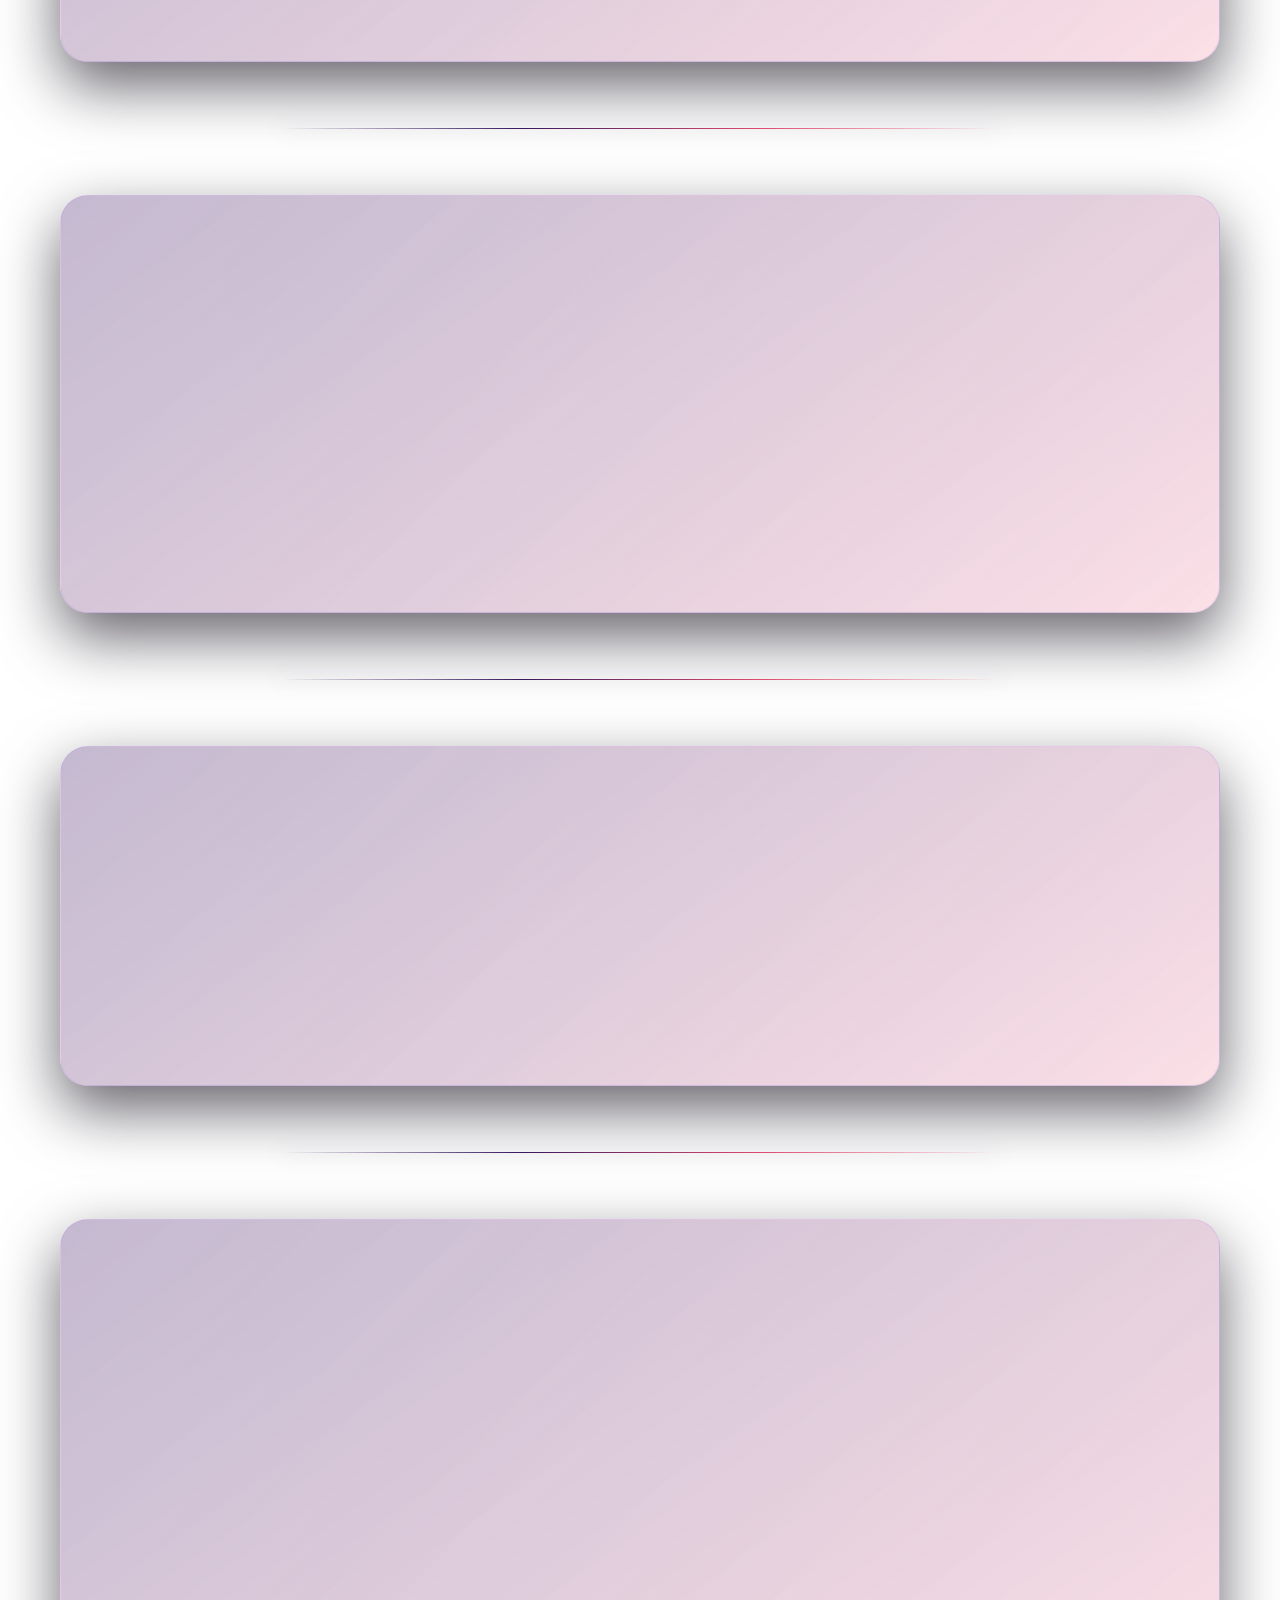
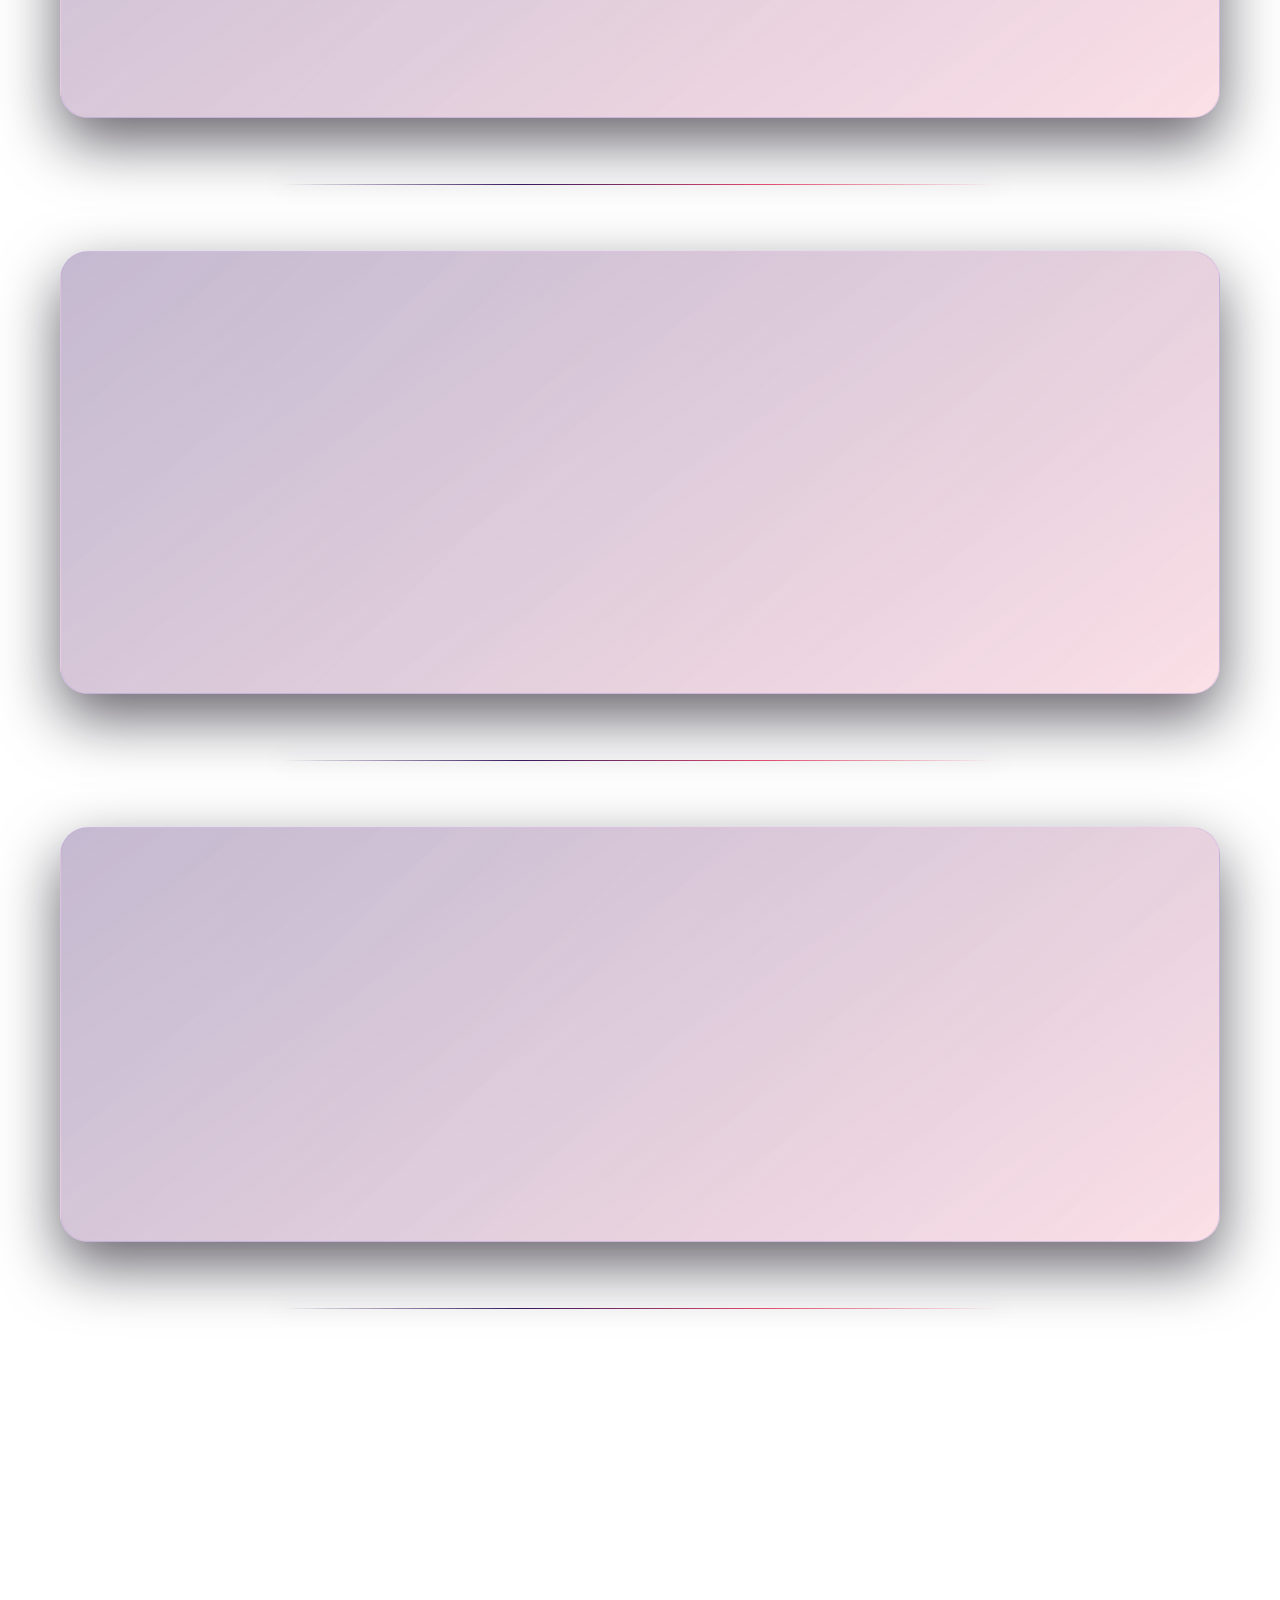
==== commit 4ae1f102: "Atualiza memórias para incluir Uber para habibs em index.html" ====
--- a/index.html
+++ b/index.html
@@ -51,7 +51,7 @@
 <footer class="site-footer">
   <p>© BATISTEL WORLD <span aria-hidden="true">👑</span></p>
 </footer>
-<script src="memorias.js?v=20260810-caixas-fix" defer></script>
+<script src="memorias.js?v=20260822-uber-habibs" defer></script>
 <script src="script.js?v=20260815-target-scroll-v3" defer></script>
 </body>
 </html>
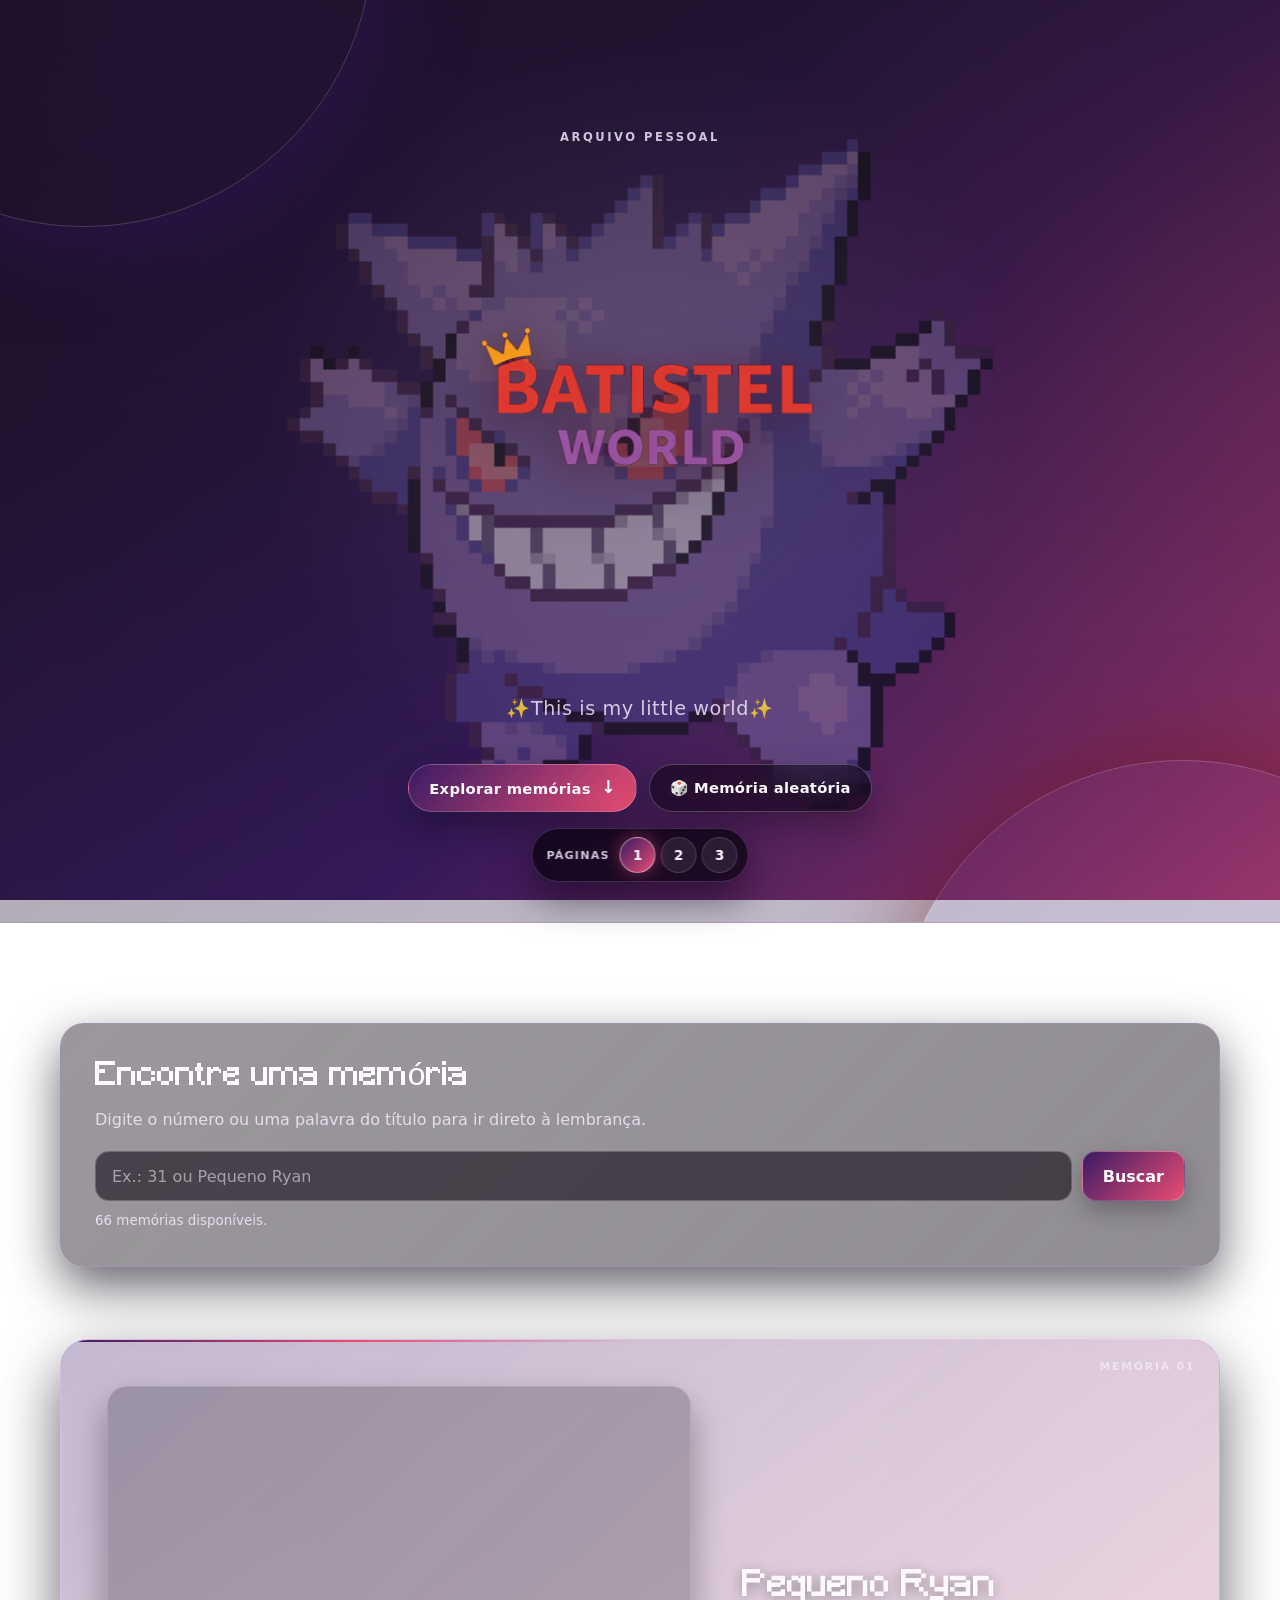
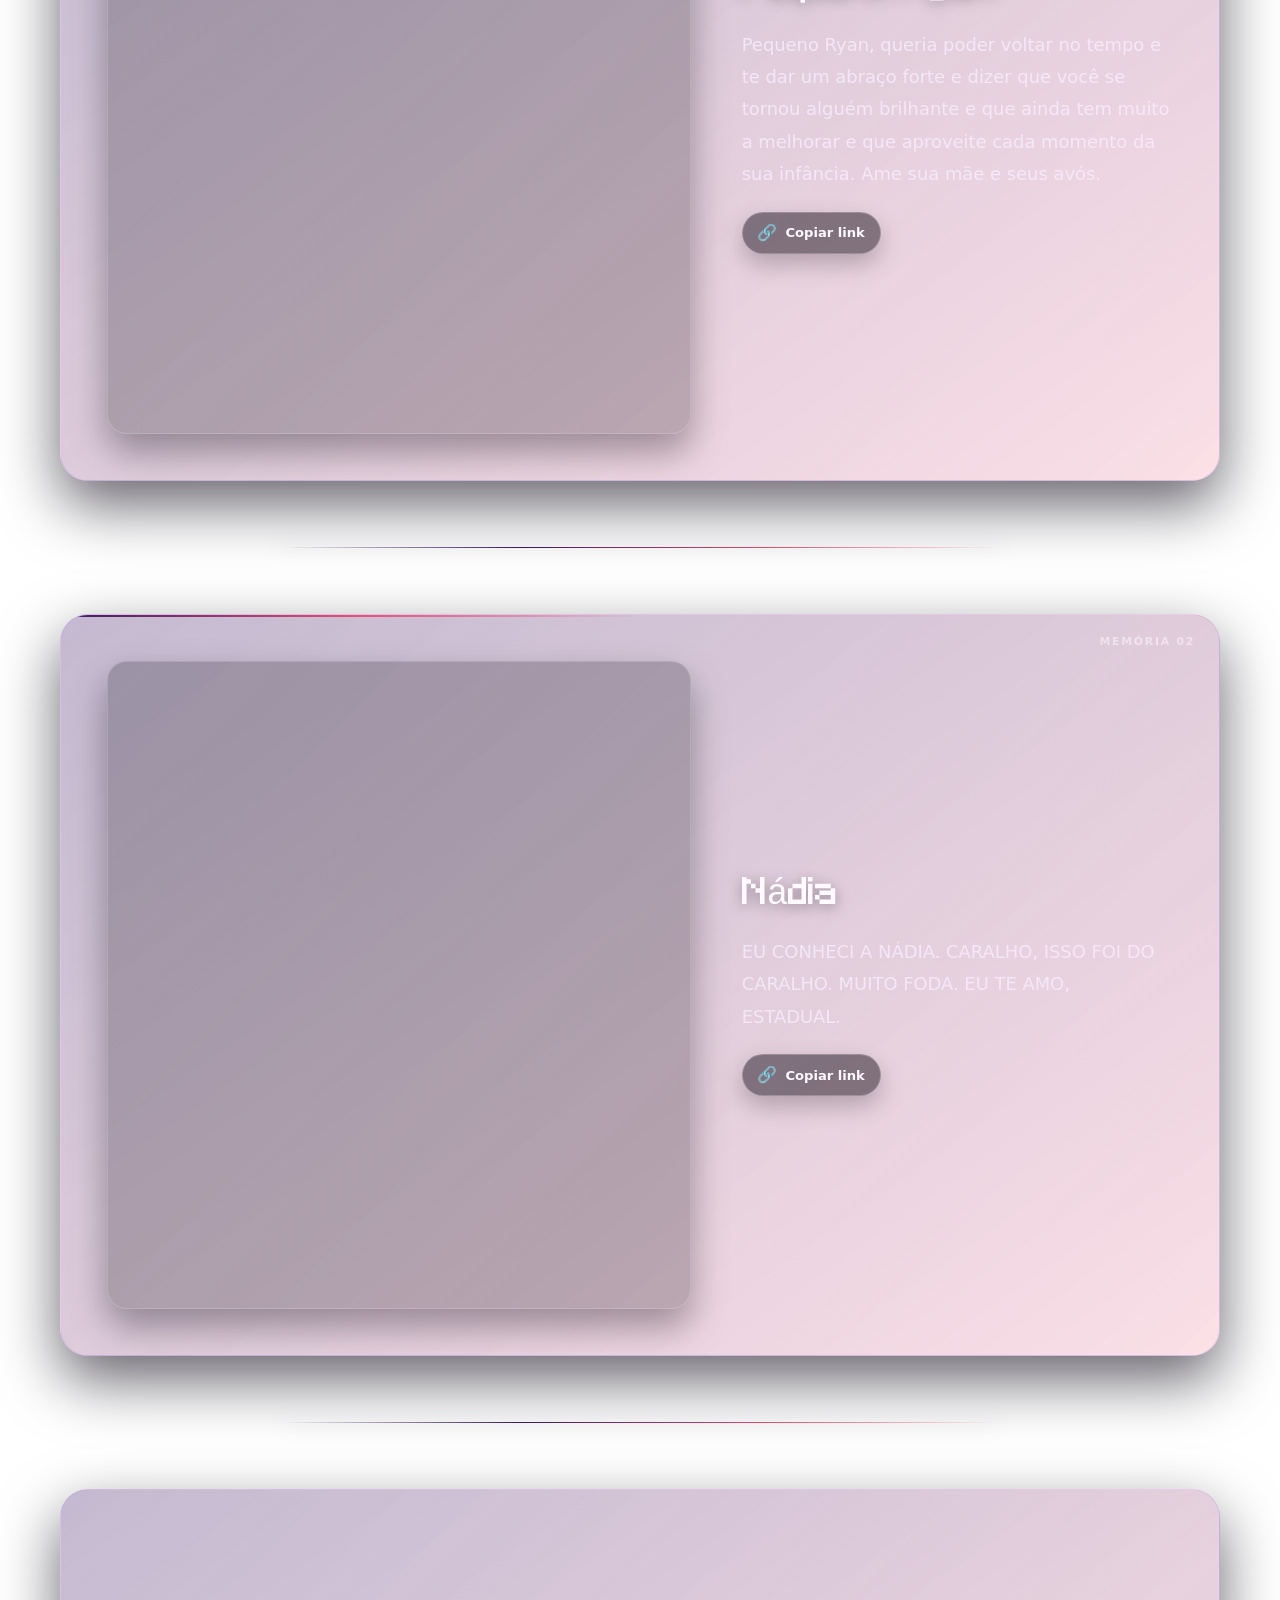
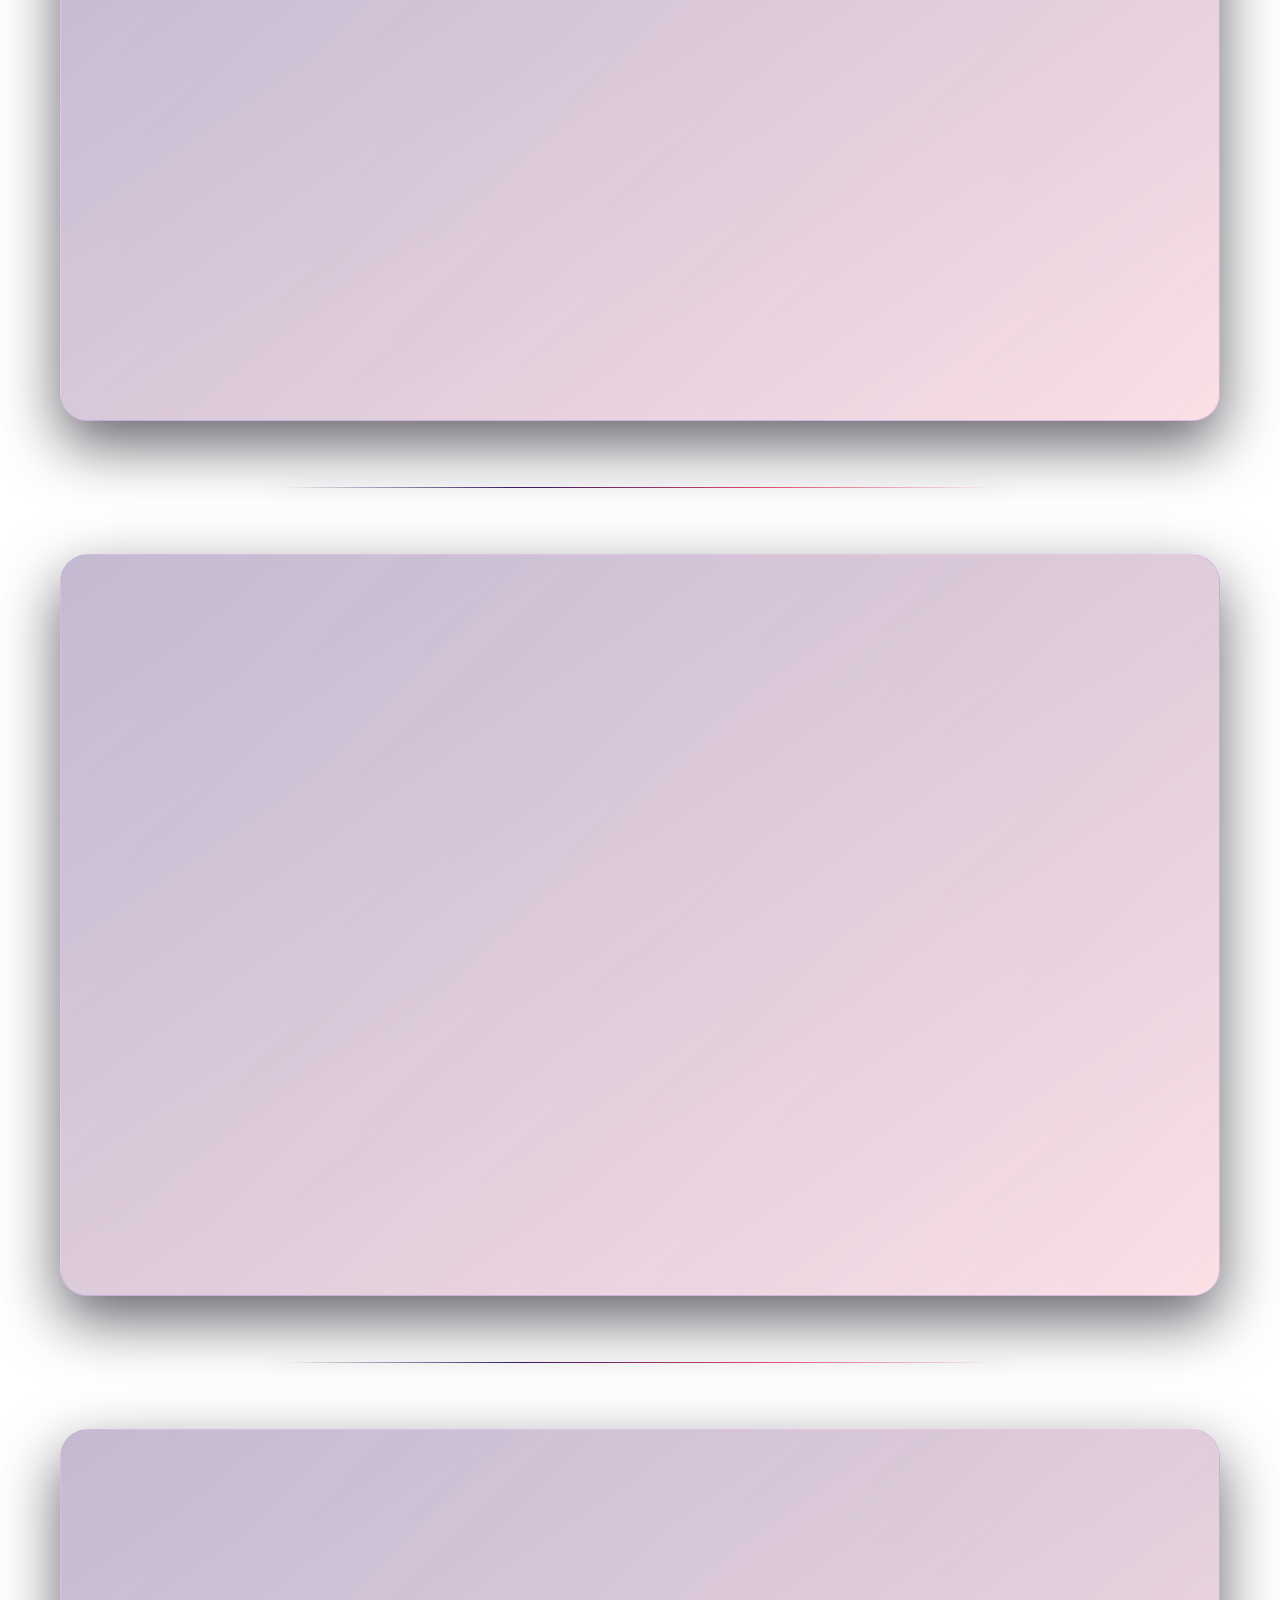
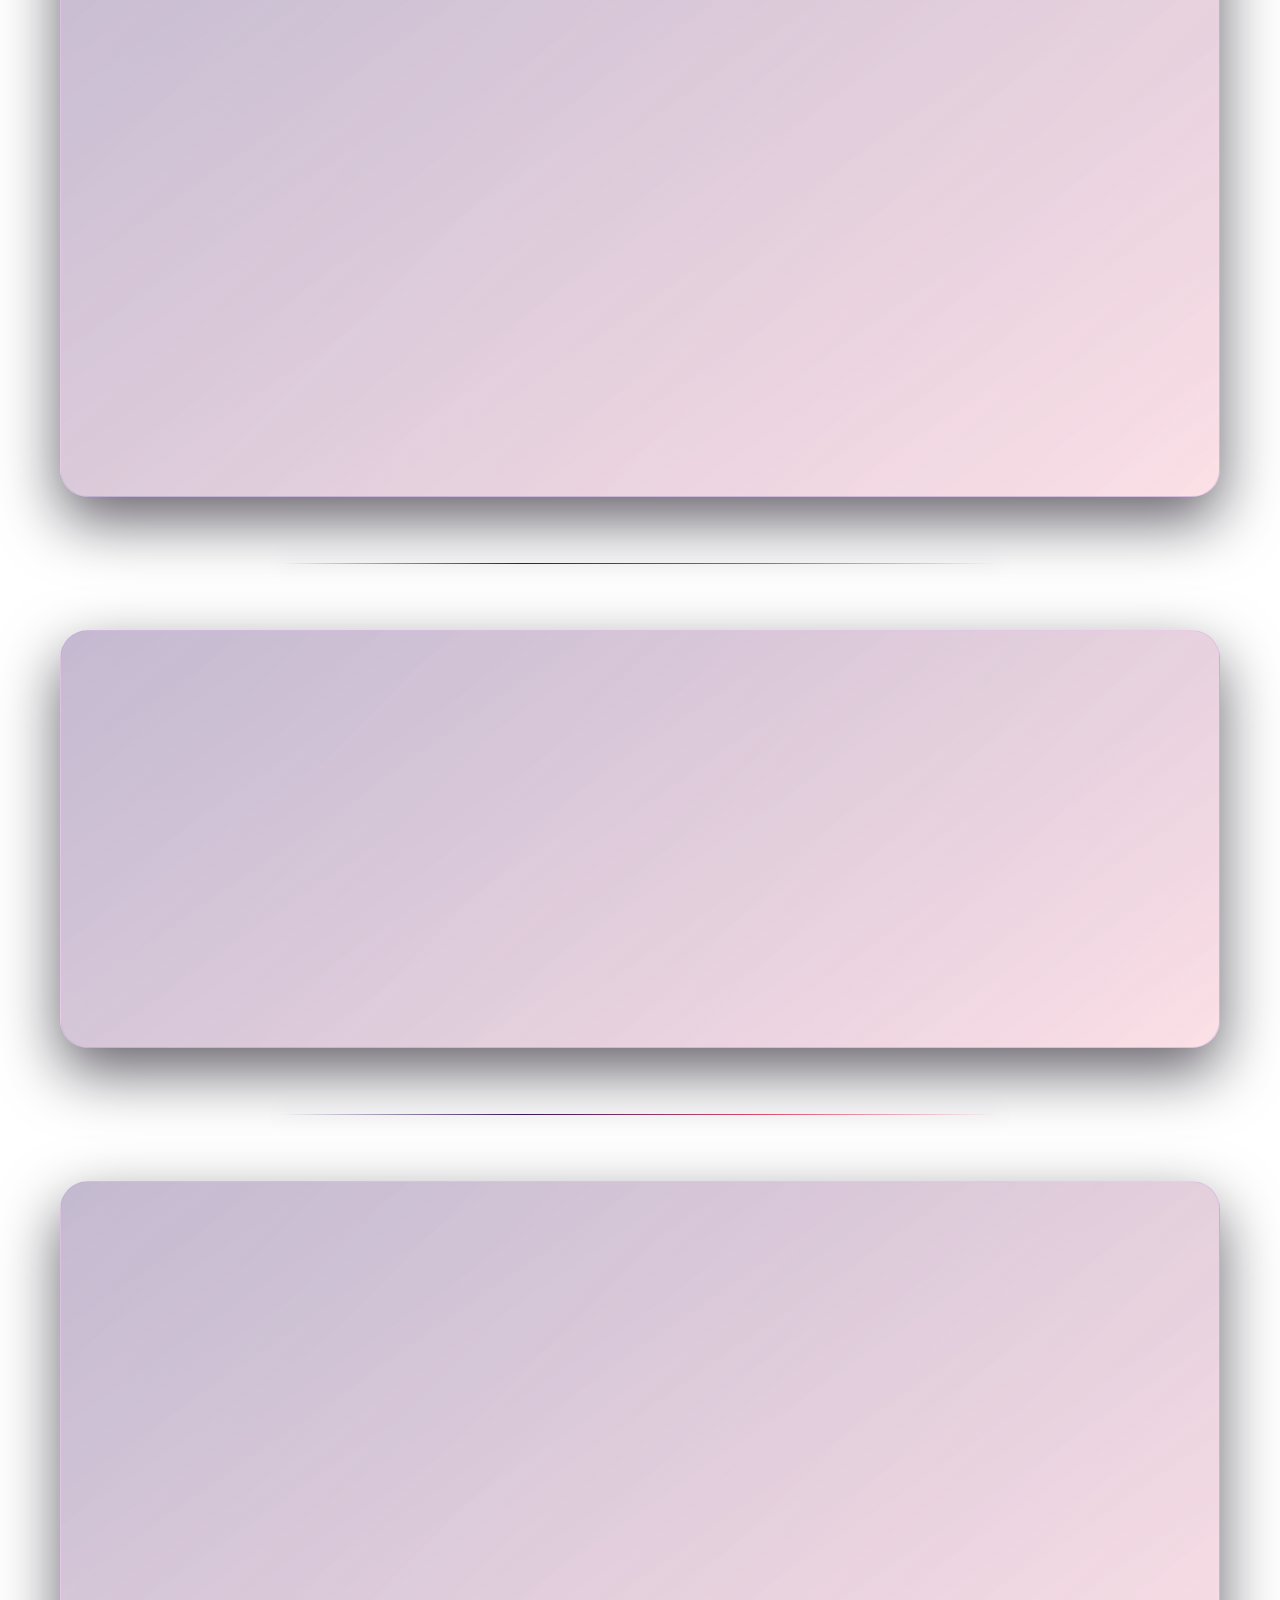
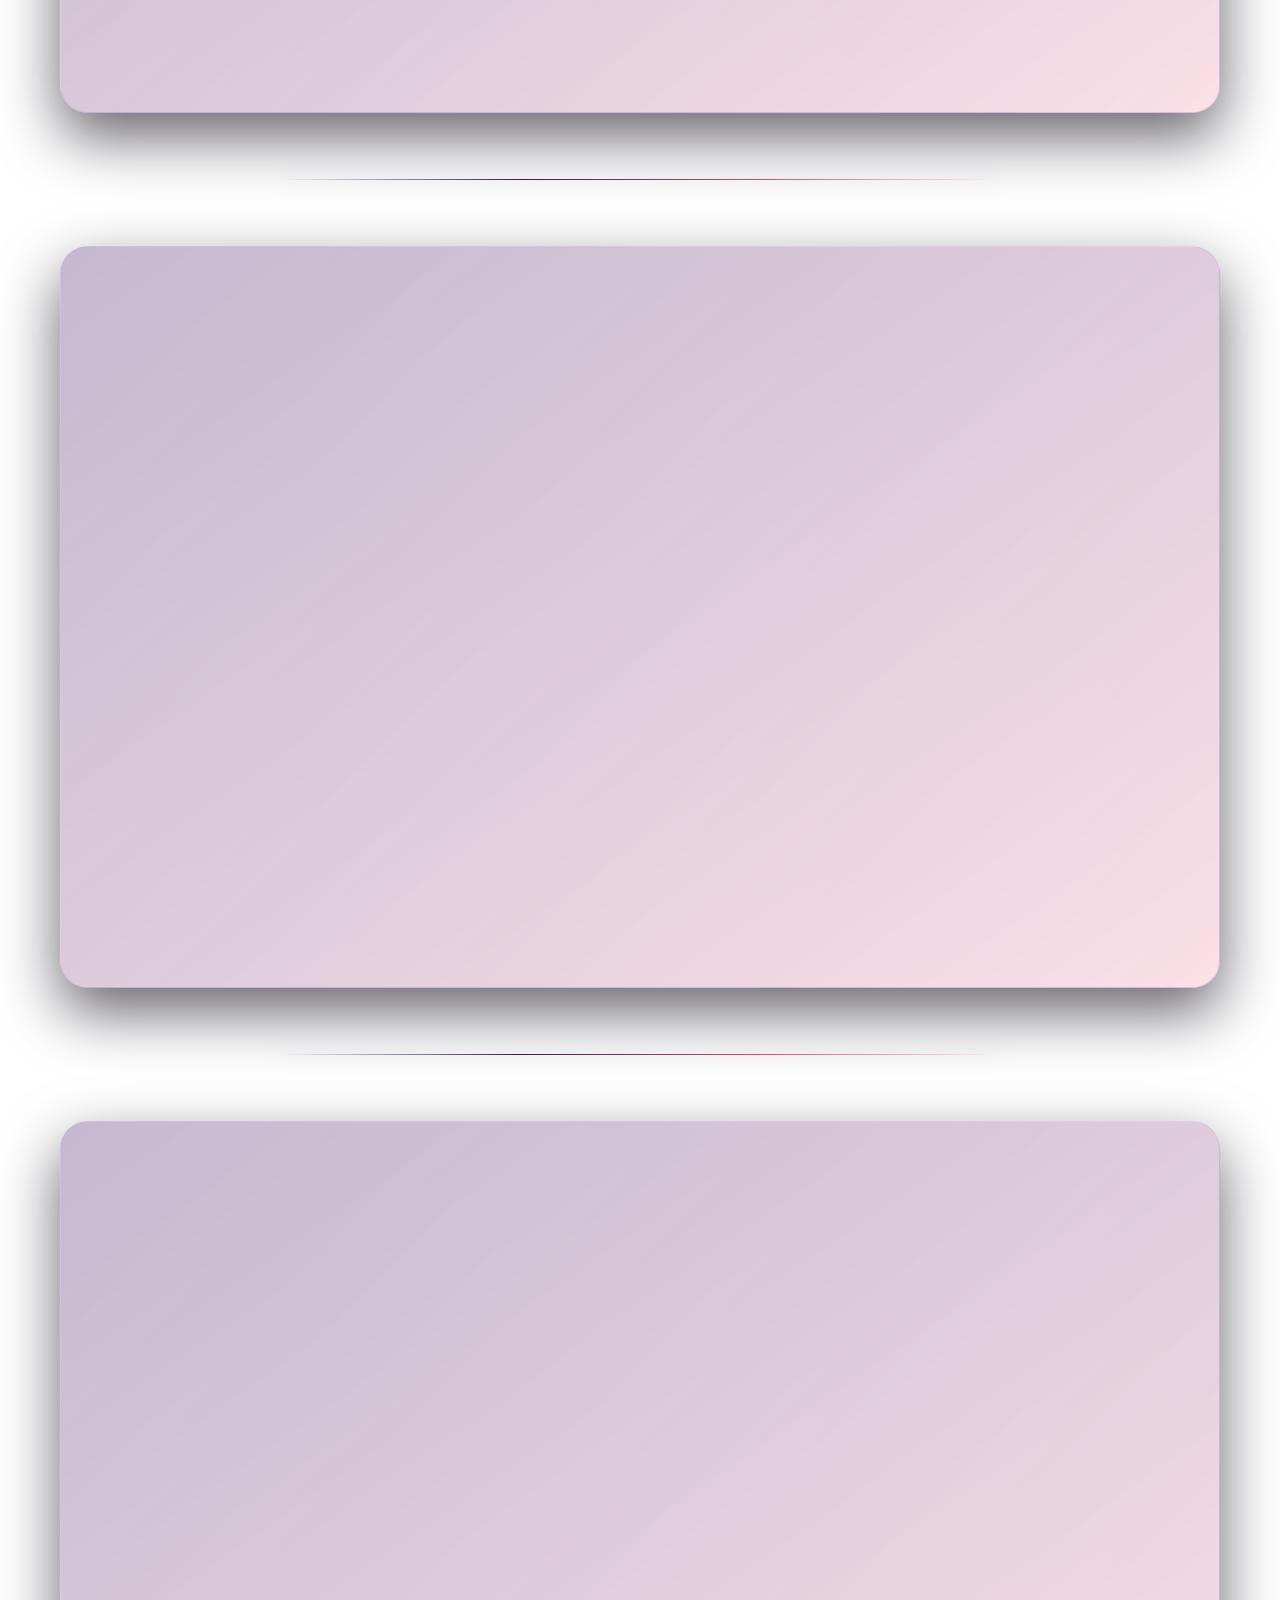
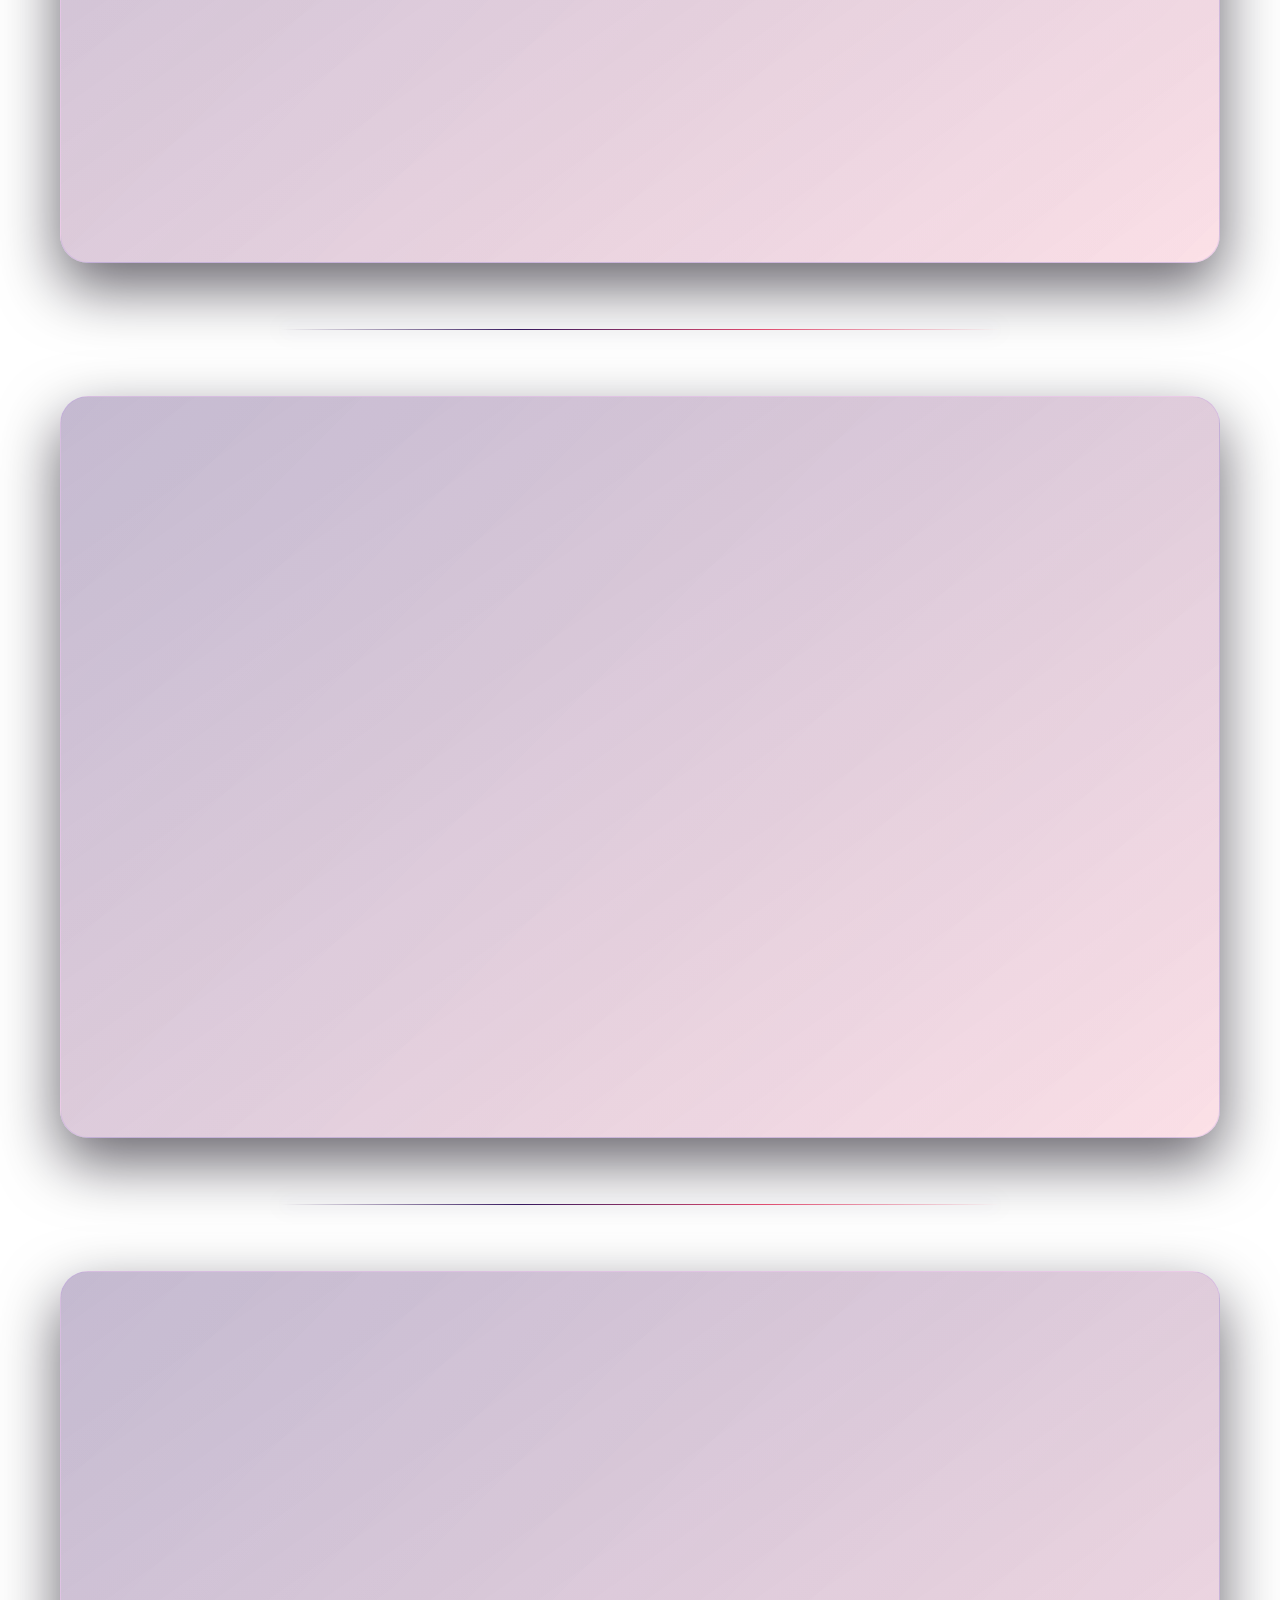
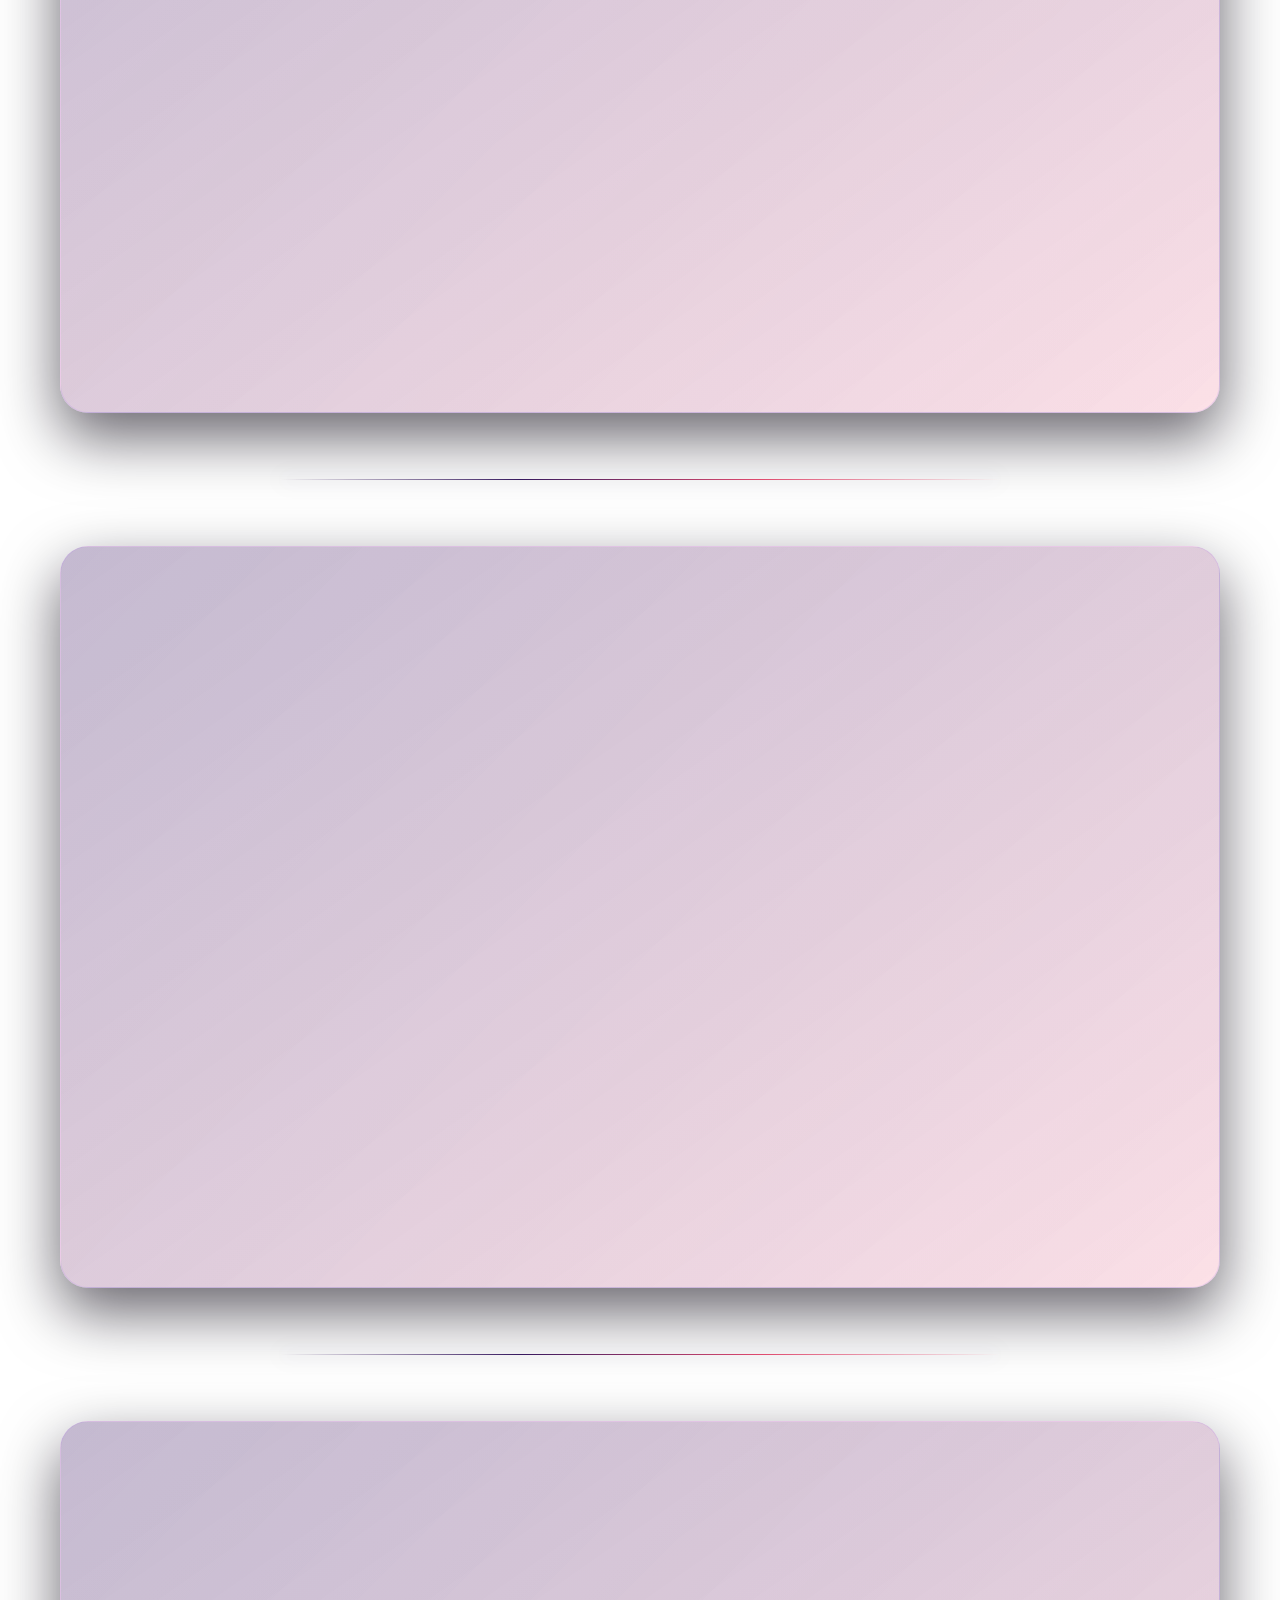
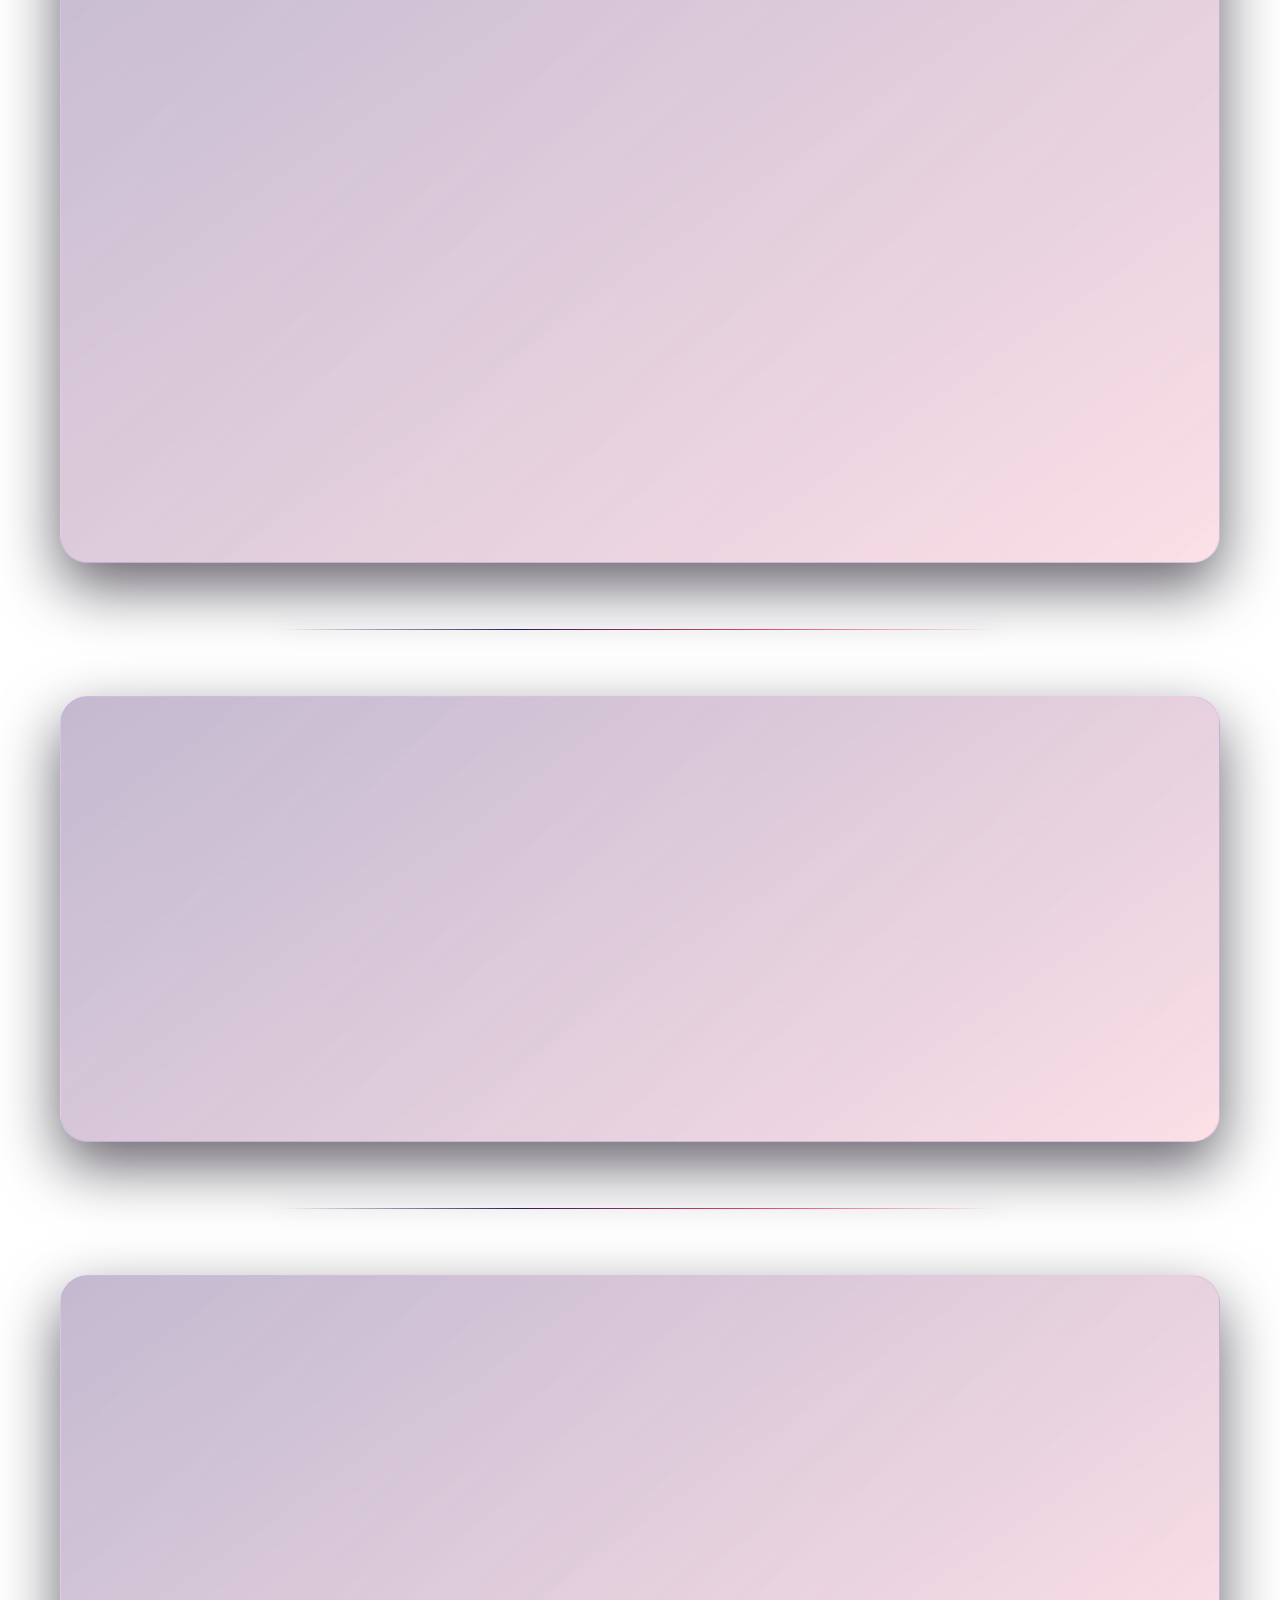
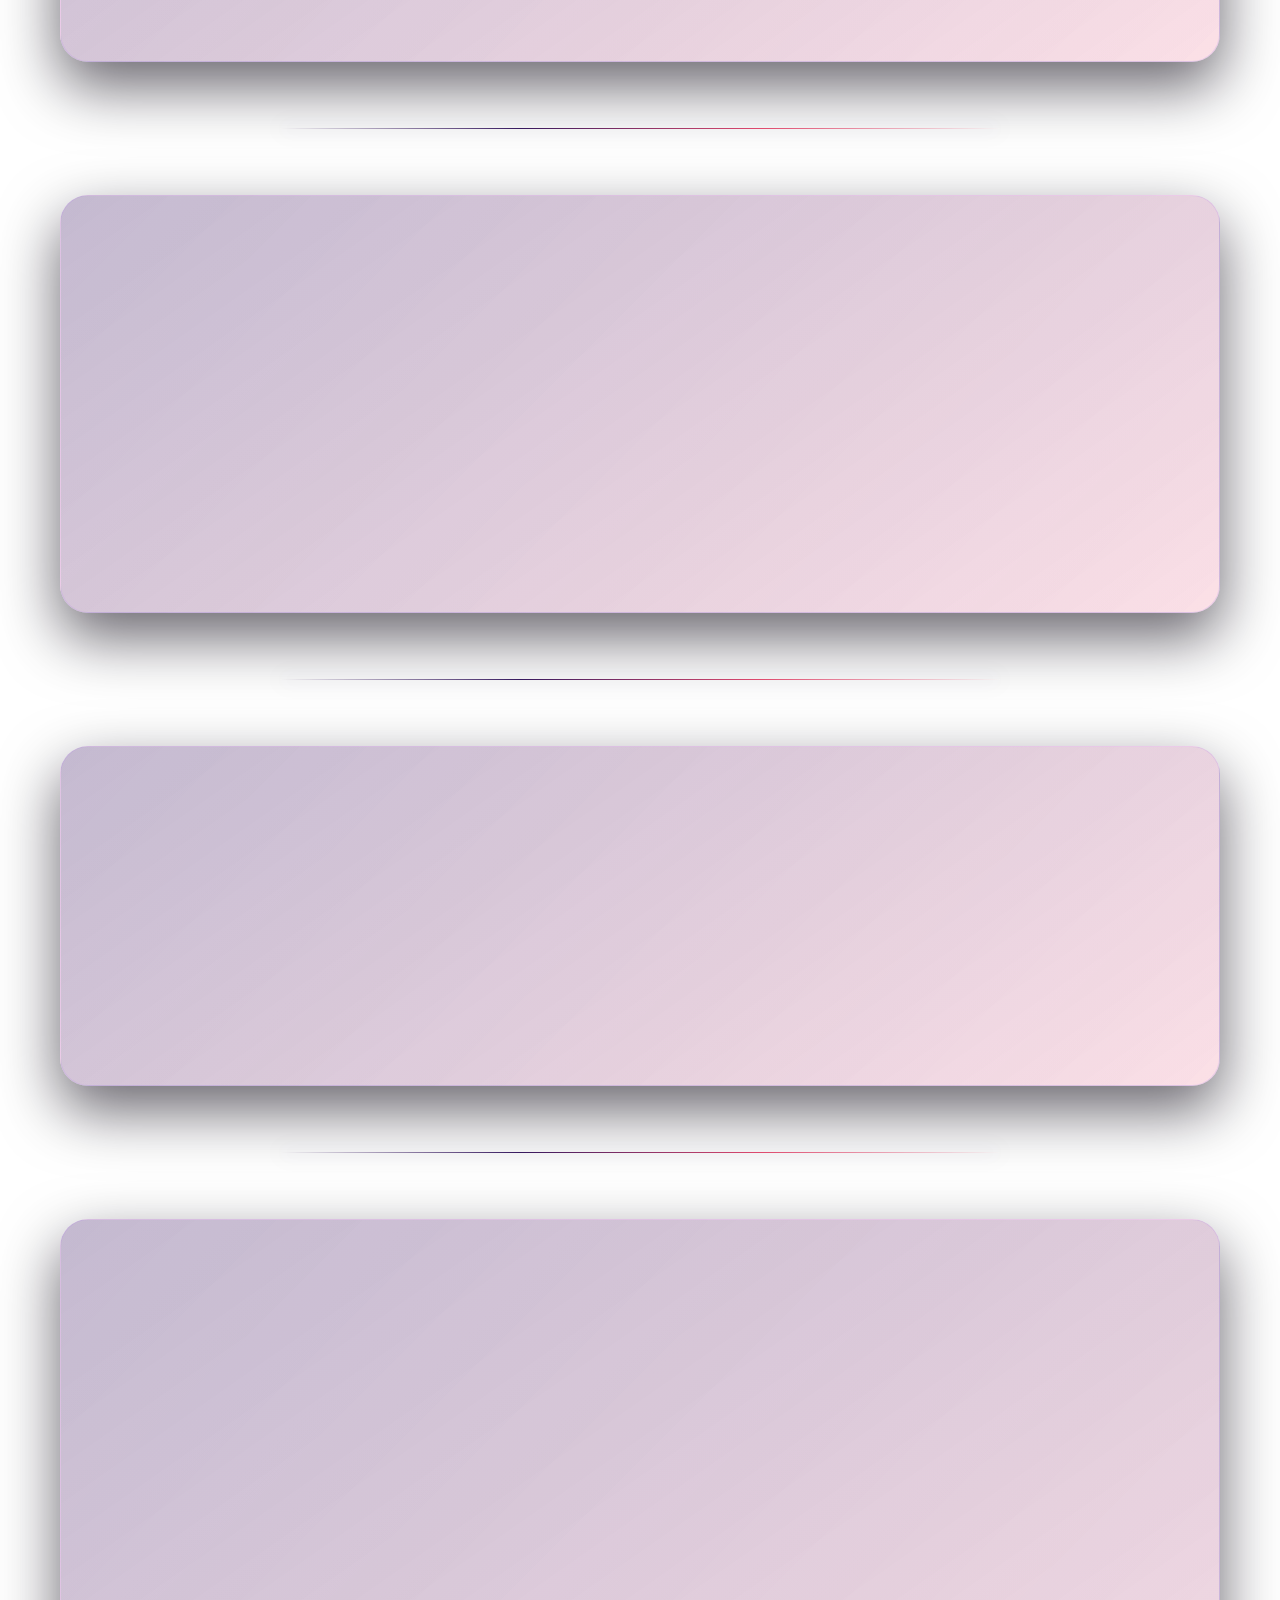
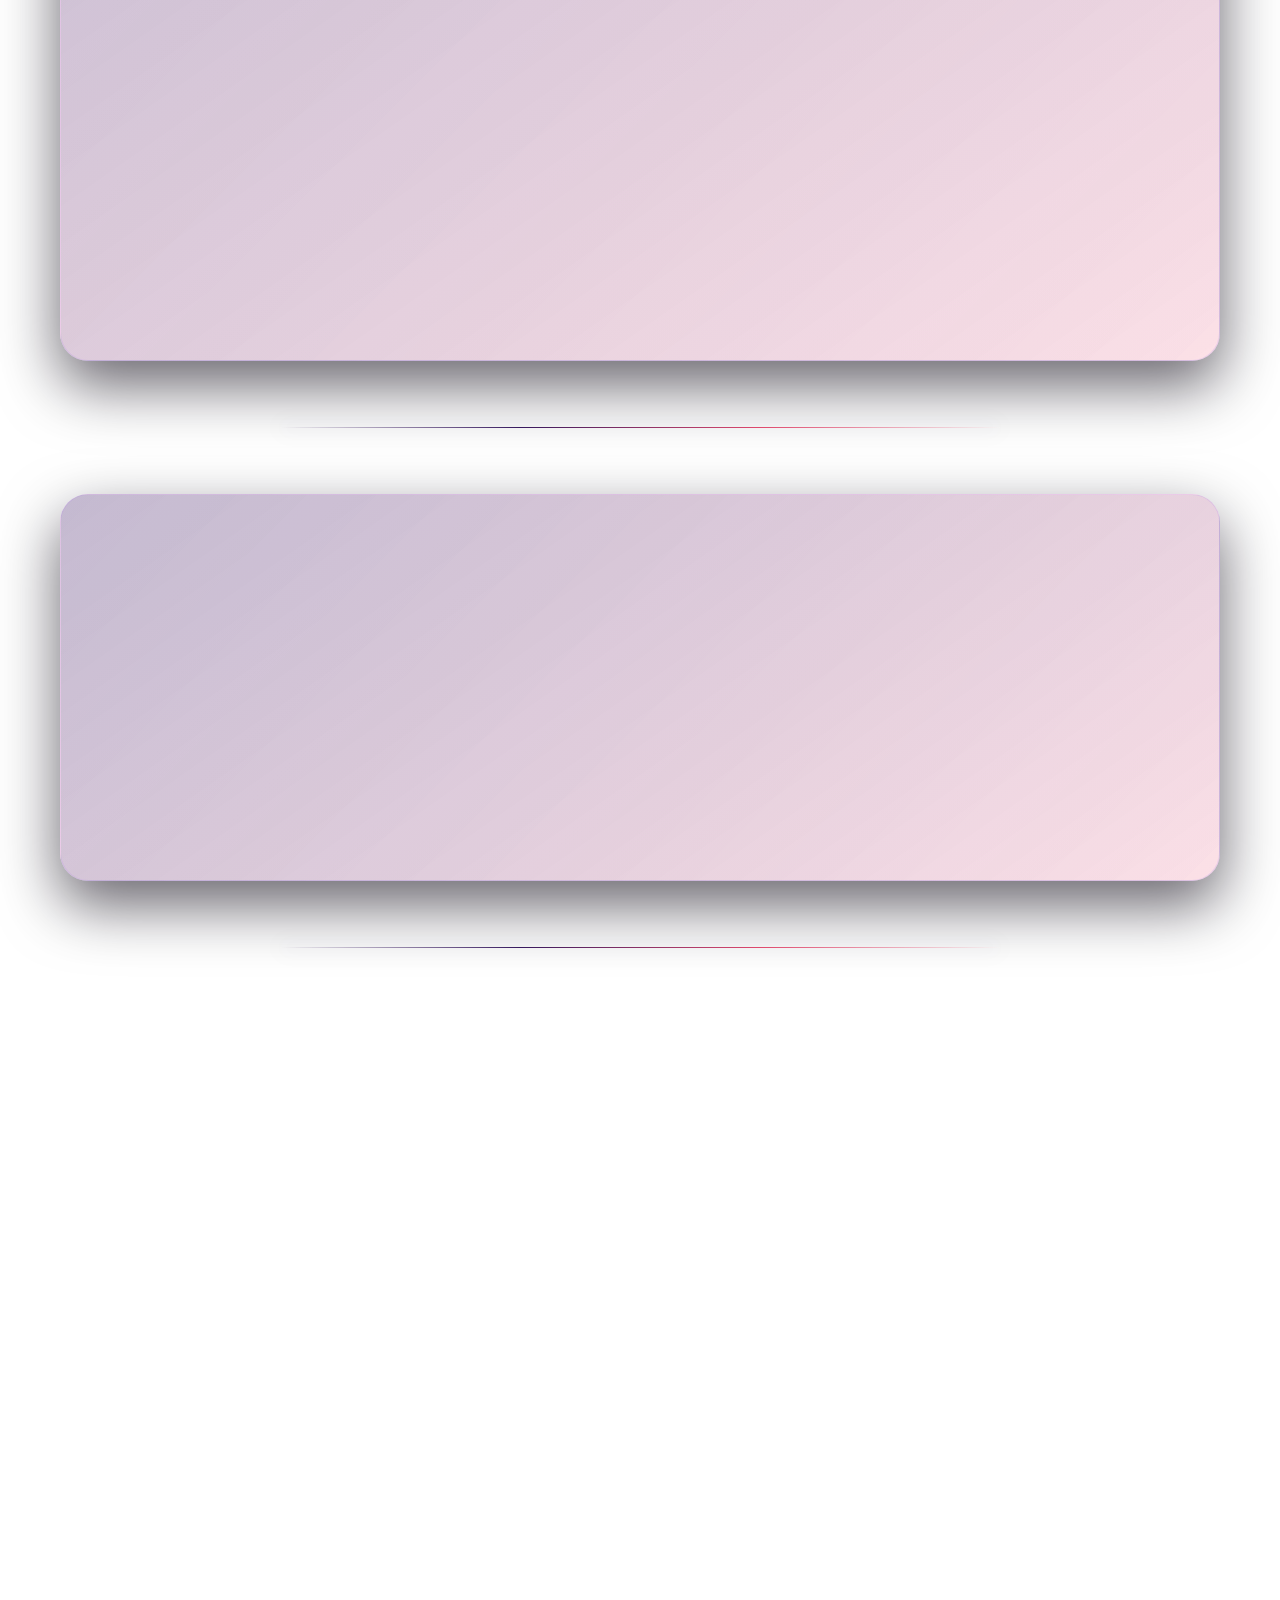
==== commit 27dbd063: "Atualiza versão do controle de áudio em index.html" ====
--- a/index.html
+++ b/index.html
@@ -24,7 +24,7 @@
   <meta name="twitter:description" content="Batistel World — um arquivo pessoal de memórias, amizades e momentos especiais.">
   <meta name="twitter:image" content="https://ryan20014737472.github.io/Blog-pessoal-site/assets/images/t%C3%ADtulo.png">
   <title>👑BLOG BATISTEL👑</title>
-  <link rel="stylesheet" href="style.css?v=20260815-target-scroll-v2">
+  <link rel="stylesheet" href="style.css?v=20260822-audio-player-v1">
 </head>
 <body class="pagina-um">
 
@@ -52,6 +52,6 @@
   <p>© BATISTEL WORLD <span aria-hidden="true">👑</span></p>
 </footer>
 <script src="memorias.js?v=20260822-uber-habibs" defer></script>
-<script src="script.js?v=20260815-target-scroll-v3" defer></script>
+<script src="script.js?v=20260822-audio-player-v1" defer></script>
 </body>
 </html>
--- a/style.css
+++ b/style.css
@@ -1016,34 +1016,38 @@
   padding-inline: 2px;
 }
 
-/* Botão de áudio visível sobre a mídia. */
+/* Controle de áudio junto do texto, sem cobrir a mídia. */
 .audio-player-button {
-  z-index: 3;
-  grid-area: media;
-  align-self: end;
-  justify-self: start;
   display: inline-flex;
-  gap: 9px;
+  gap: 10px;
   align-items: center;
-  max-width: calc(100% - 32px);
-  min-height: 44px;
-  margin: 16px;
-  padding: 0.68rem 0.92rem;
+  max-width: 100%;
+  min-height: 42px;
+  padding: 0.65rem 0.9rem;
   color: var(--texto);
   font: inherit;
   font-size: 0.84rem;
   font-weight: 900;
   cursor: pointer;
-  background: rgba(8, 1, 13, 0.8);
-  border: 1px solid rgba(255, 250, 255, 0.32);
+  background:
+    linear-gradient(135deg, rgba(61, 18, 110, 0.3), rgba(99, 12, 12, 0.24)),
+    rgba(8, 1, 13, 0.64);
+  border: 1px solid rgba(255, 250, 255, 0.3);
   border-radius: 999px;
-  box-shadow: 0 10px 28px rgba(8, 1, 13, 0.5);
+  box-shadow: 0 10px 26px rgba(8, 1, 13, 0.34);
   backdrop-filter: blur(12px);
-  transition: transform 180ms ease, background 180ms ease, border-color 180ms ease;
+  transition:
+    transform 180ms ease,
+    background 180ms ease,
+    border-color 180ms ease,
+    box-shadow 180ms ease;
 }
 
 .audio-player-button:hover {
-  background: color-mix(in srgb, var(--roxo) 62%, rgba(8, 1, 13, 0.86));
+  background:
+    linear-gradient(135deg, rgba(61, 18, 110, 0.68), rgba(99, 12, 12, 0.48)),
+    rgba(8, 1, 13, 0.78);
+  border-color: rgba(255, 250, 255, 0.48);
   transform: translateY(-2px);
 }
 
@@ -1055,13 +1059,60 @@
 .audio-player-button__icon {
   display: grid;
   flex: 0 0 auto;
-  width: 26px;
-  height: 26px;
+  width: 29px;
+  height: 29px;
+  color: var(--texto);
+  background: linear-gradient(135deg, var(--roxo), var(--vermelho));
+  border: 1px solid rgba(255, 250, 255, 0.28);
+  border-radius: 50%;
+  box-shadow: inset 0 1px 0 rgba(255, 255, 255, 0.18);
+  place-items: center;
+}
+
+.audio-player-button__play {
   padding-left: 2px;
-  font-size: 0.72rem;
-  background: linear-gradient(135deg, var(--roxo), var(--vermelho));
-  border-radius: 50%;
-  place-items: center;
+  font-size: 0.68rem;
+  line-height: 1;
+}
+
+.audio-player-button__visualizer {
+  display: none;
+  width: 16px;
+  height: 14px;
+  gap: 2px;
+  align-items: end;
+  justify-content: center;
+}
+
+.audio-player-button__bar {
+  width: 2.5px;
+  height: 100%;
+  background: currentColor;
+  border-radius: 999px;
+  box-shadow: 0 0 5px rgba(255, 250, 255, 0.42);
+  transform: scaleY(var(--audio-level, 0.24));
+  transform-origin: bottom;
+  transition: transform 70ms linear;
+}
+
+.audio-player-button__bar:nth-child(1) {
+  animation-delay: -0.28s;
+  animation-duration: 0.62s;
+}
+
+.audio-player-button__bar:nth-child(2) {
+  animation-delay: -0.46s;
+  animation-duration: 0.78s;
+}
+
+.audio-player-button__bar:nth-child(3) {
+  animation-delay: -0.14s;
+  animation-duration: 0.54s;
+}
+
+.audio-player-button__bar:nth-child(4) {
+  animation-delay: -0.36s;
+  animation-duration: 0.7s;
 }
 
 .audio-player-button__label {
@@ -1072,7 +1123,27 @@
 
 .post.is-playing .audio-player-button {
   background: linear-gradient(135deg, var(--roxo), var(--vermelho));
-  border-color: rgba(255, 250, 255, 0.7);
+  border-color: rgba(255, 250, 255, 0.72);
+  box-shadow:
+    0 0 0 4px color-mix(in srgb, var(--roxo) 24%, transparent),
+    0 14px 30px color-mix(in srgb, var(--vermelho) 36%, transparent);
+}
+
+.post.is-playing .audio-player-button__play {
+  display: none;
+}
+
+.post.is-playing .audio-player-button__visualizer {
+  display: flex;
+}
+
+.post.is-playing
+  .audio-player-button:not(.has-live-visualizer)
+  .audio-player-button__bar {
+  animation-name: audio-equalizer-fallback;
+  animation-timing-function: ease-in-out;
+  animation-iteration-count: infinite;
+  animation-direction: alternate;
 }
 
 .post.is-playing > :is(img, video) {
@@ -1080,6 +1151,12 @@
   box-shadow:
     0 0 0 5px color-mix(in srgb, var(--roxo) 30%, transparent),
     0 22px 42px color-mix(in srgb, var(--vermelho) 44%, transparent);
+}
+
+@keyframes audio-equalizer-fallback {
+  0% { transform: scaleY(0.22); }
+  45% { transform: scaleY(0.92); }
+  100% { transform: scaleY(0.38); }
 }
 
 .memory-search__submit:focus-visible,
@@ -1123,7 +1200,7 @@
   }
 
   .audio-player-button {
-    margin: 12px;
+    max-width: 100%;
   }
 }
 
@@ -1141,13 +1218,22 @@
 }
 
 
+/* Ações do cartão ficam junto do texto e nunca sobre a mídia. */
+.memory-card-actions {
+  display: flex;
+  flex-wrap: wrap;
+  gap: 10px;
+  align-items: center;
+  margin-top: 1.35rem;
+}
+
 /* Link permanente de cada memória. */
 .memory-share-button {
   display: inline-flex;
   gap: 8px;
   align-items: center;
   min-height: 42px;
-  margin-top: 1.35rem;
+  margin-top: 0;
   padding: 0.68rem 0.92rem;
   color: var(--texto);
   font: inherit;
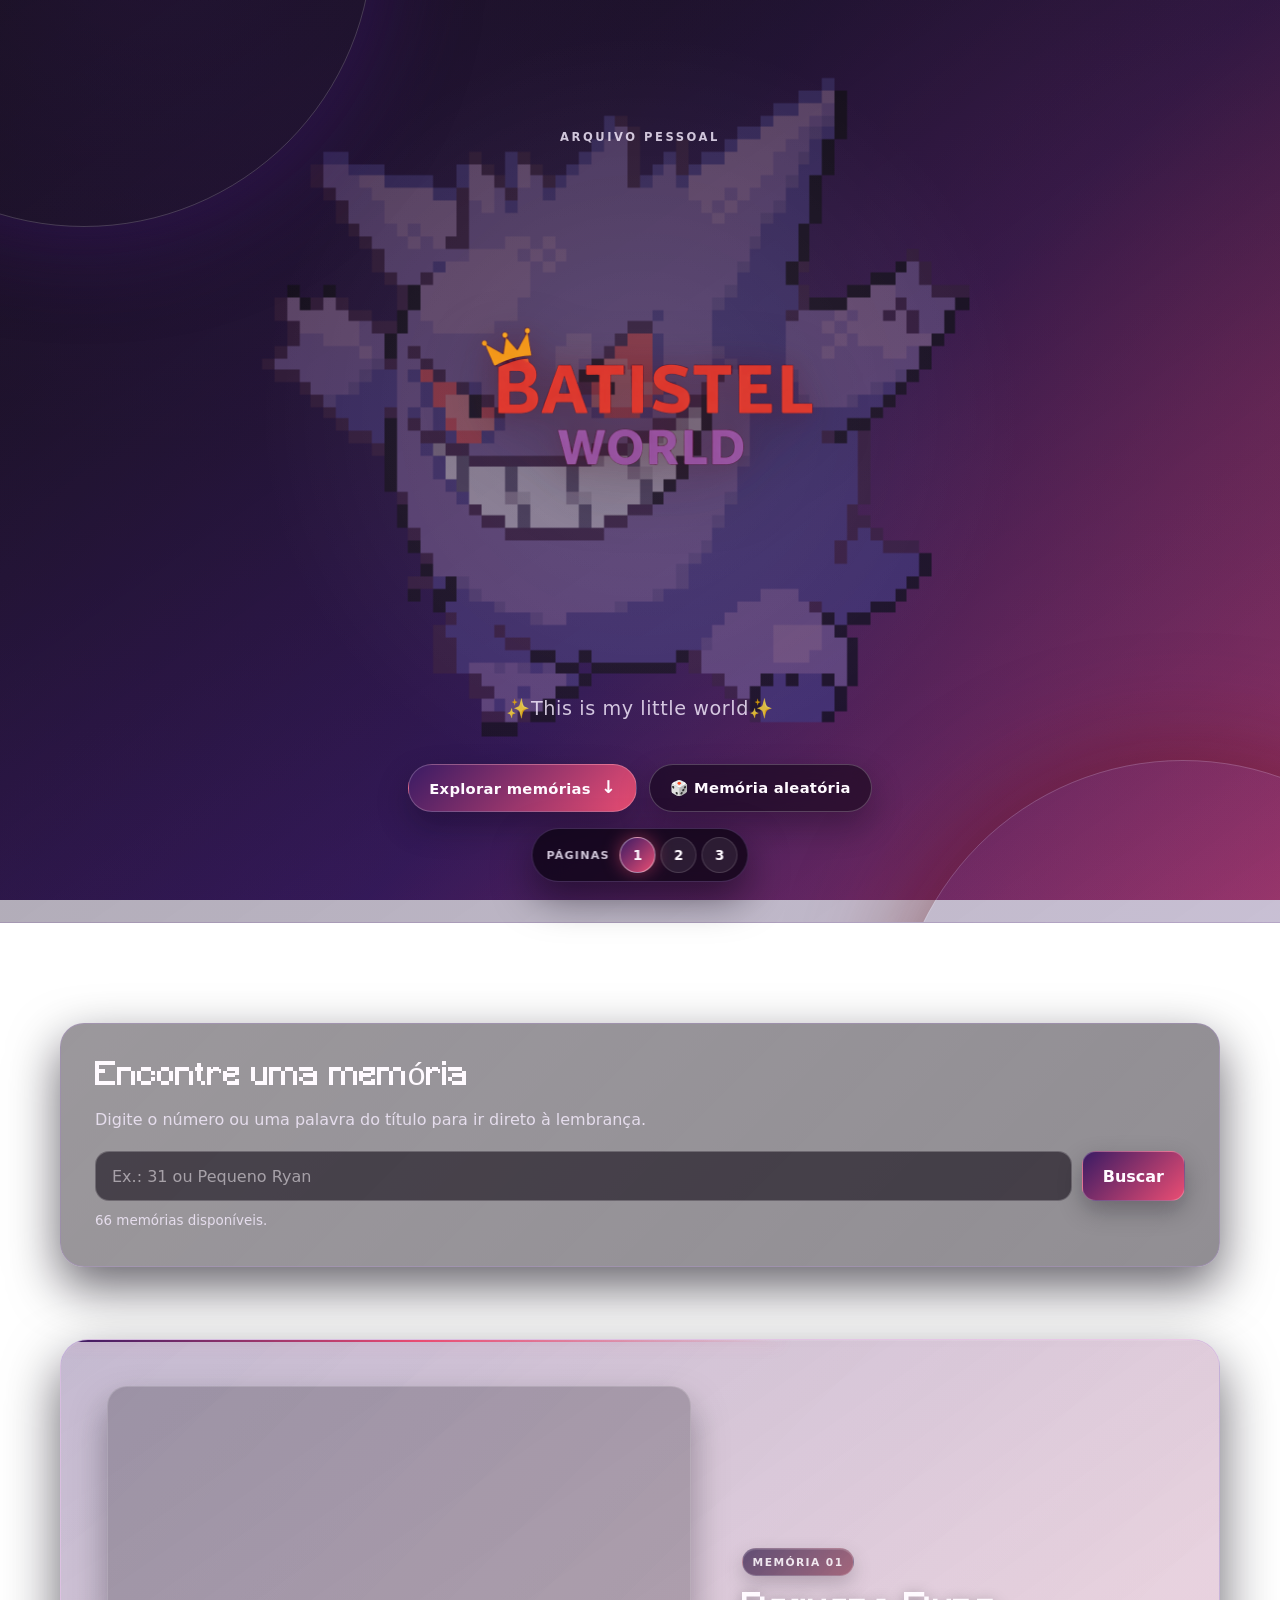
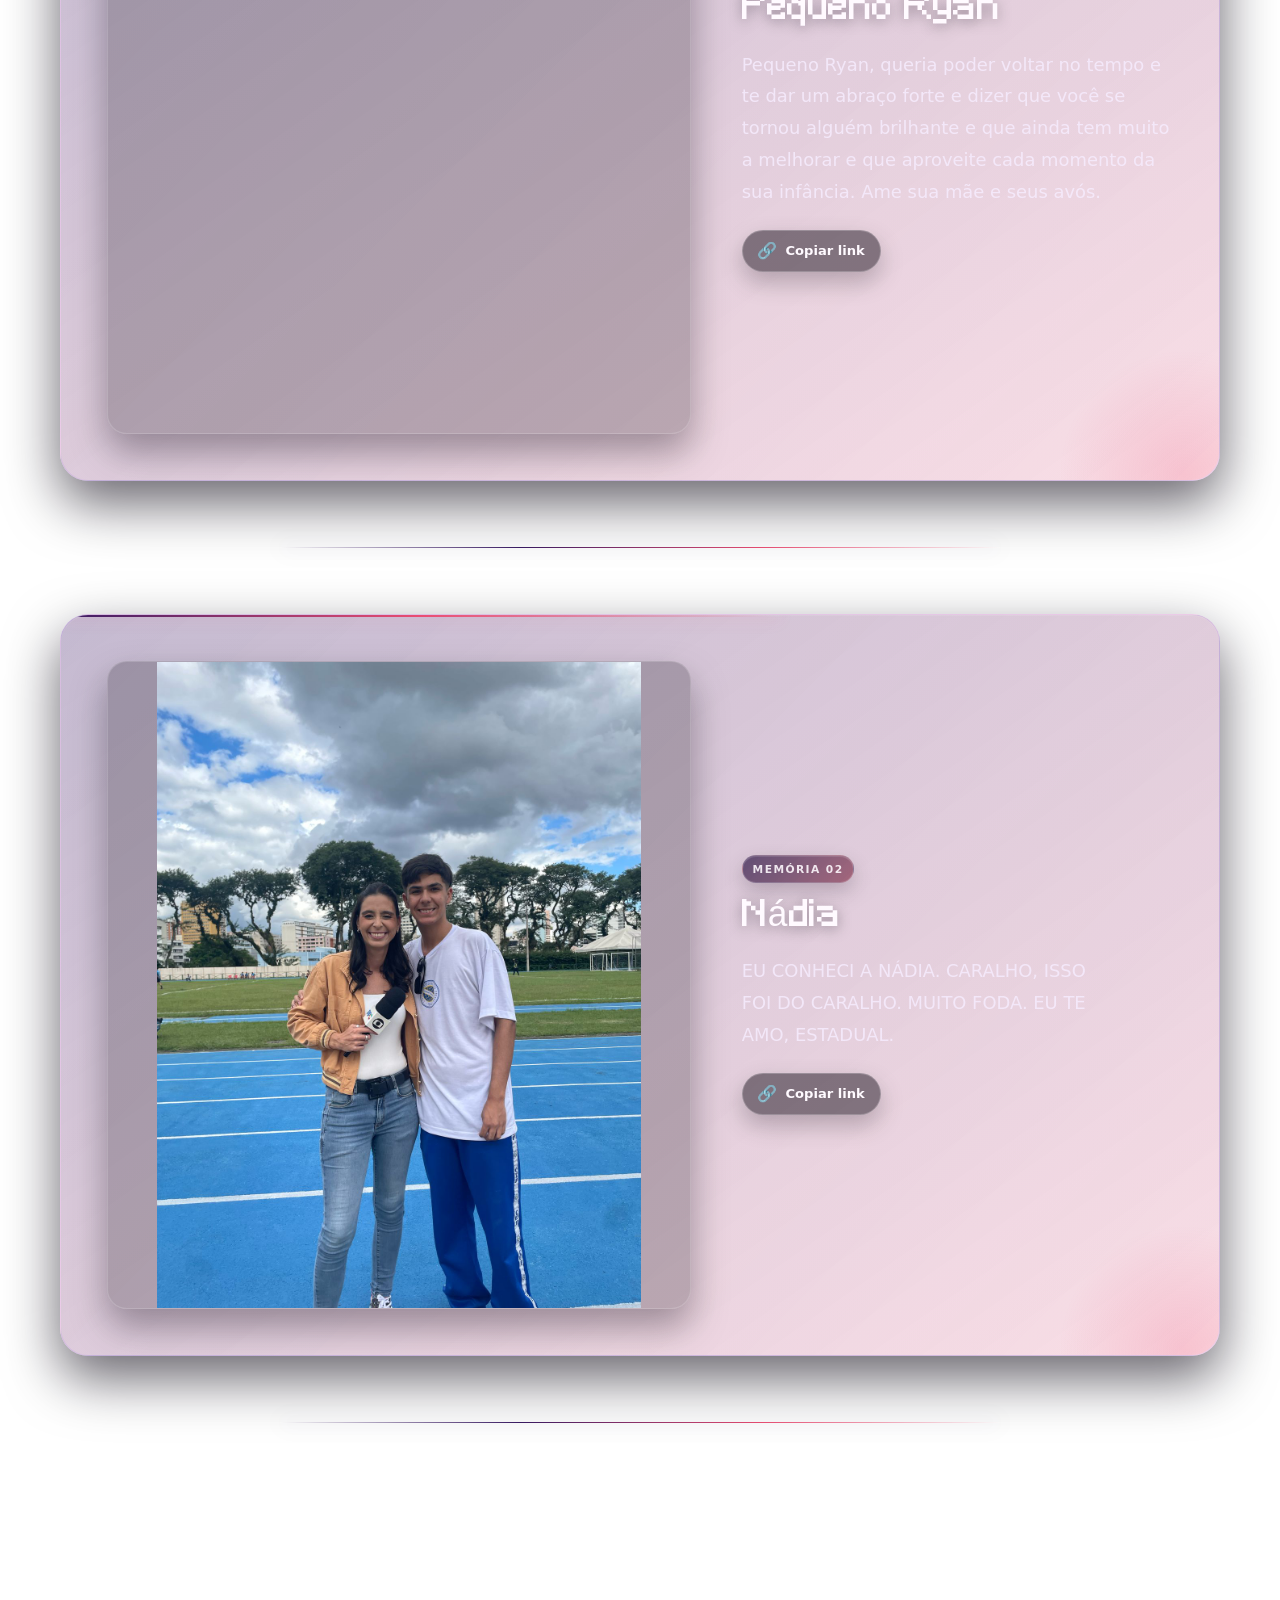
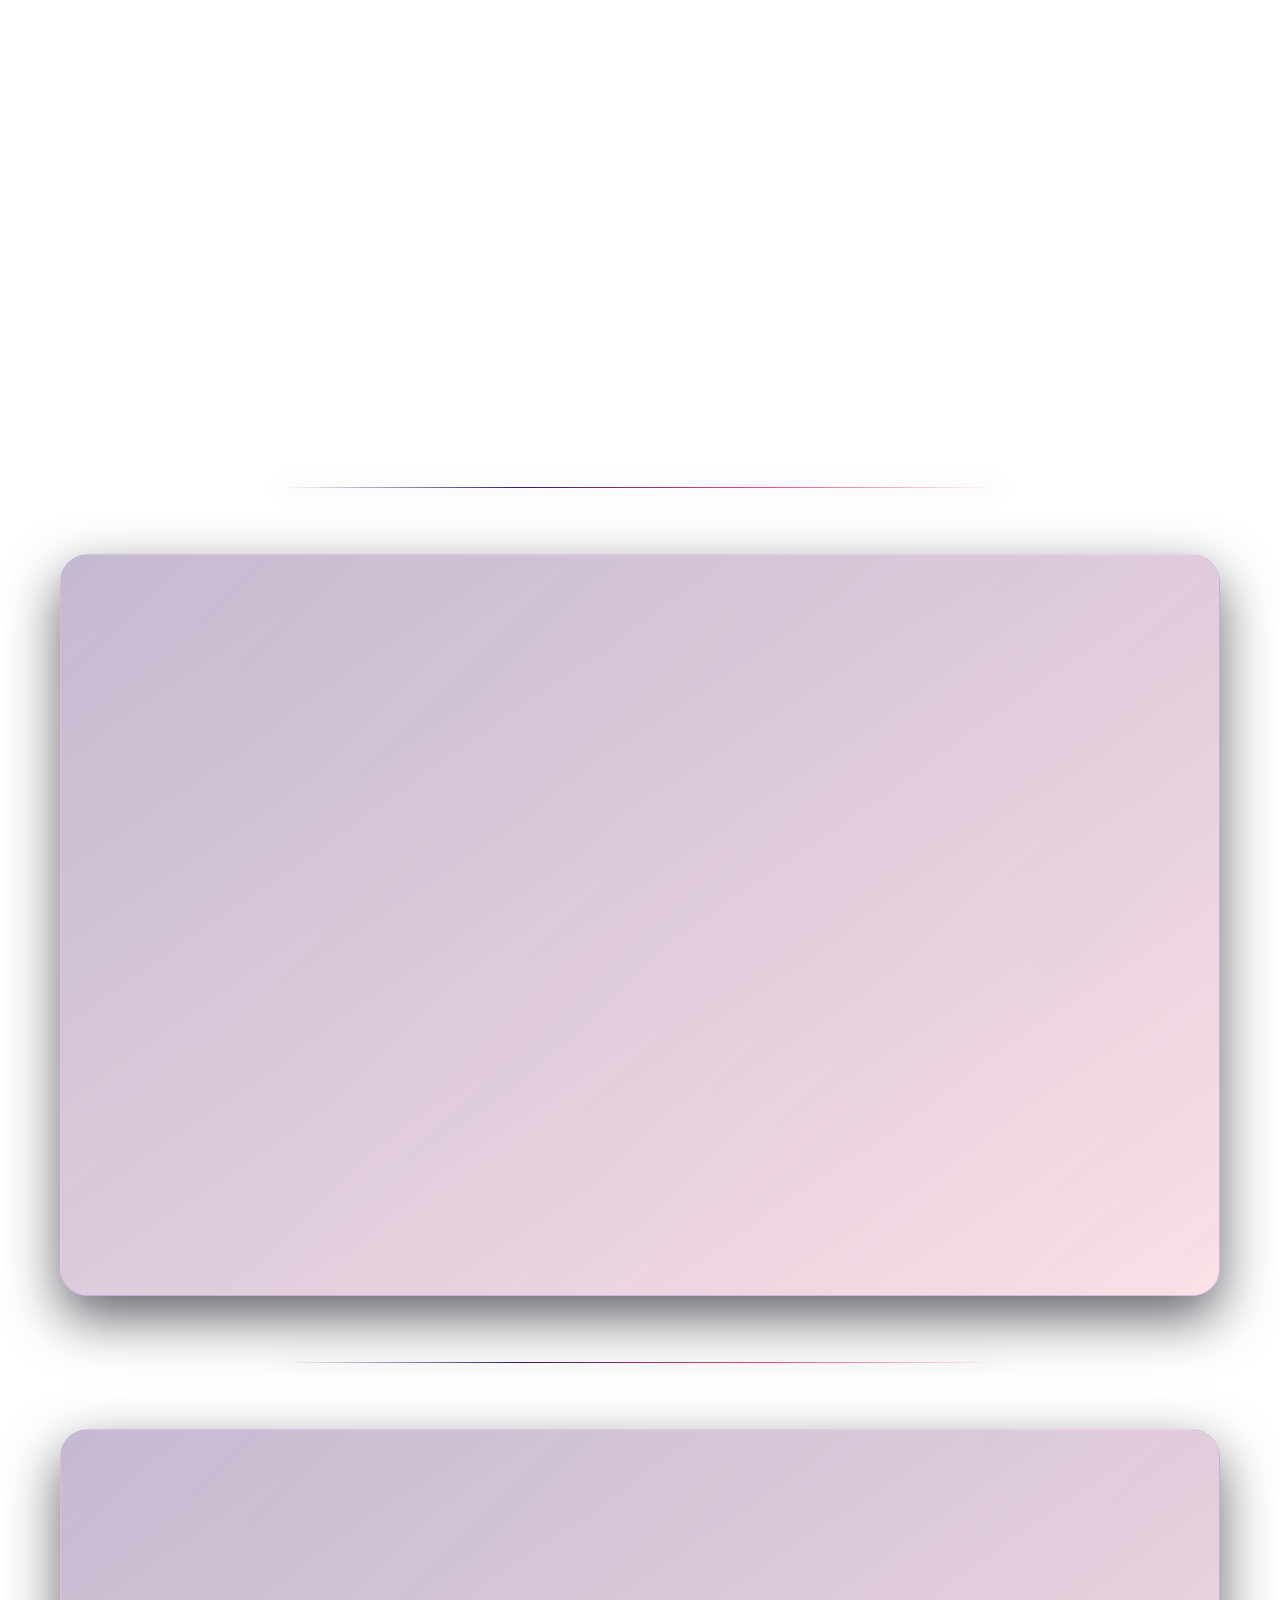
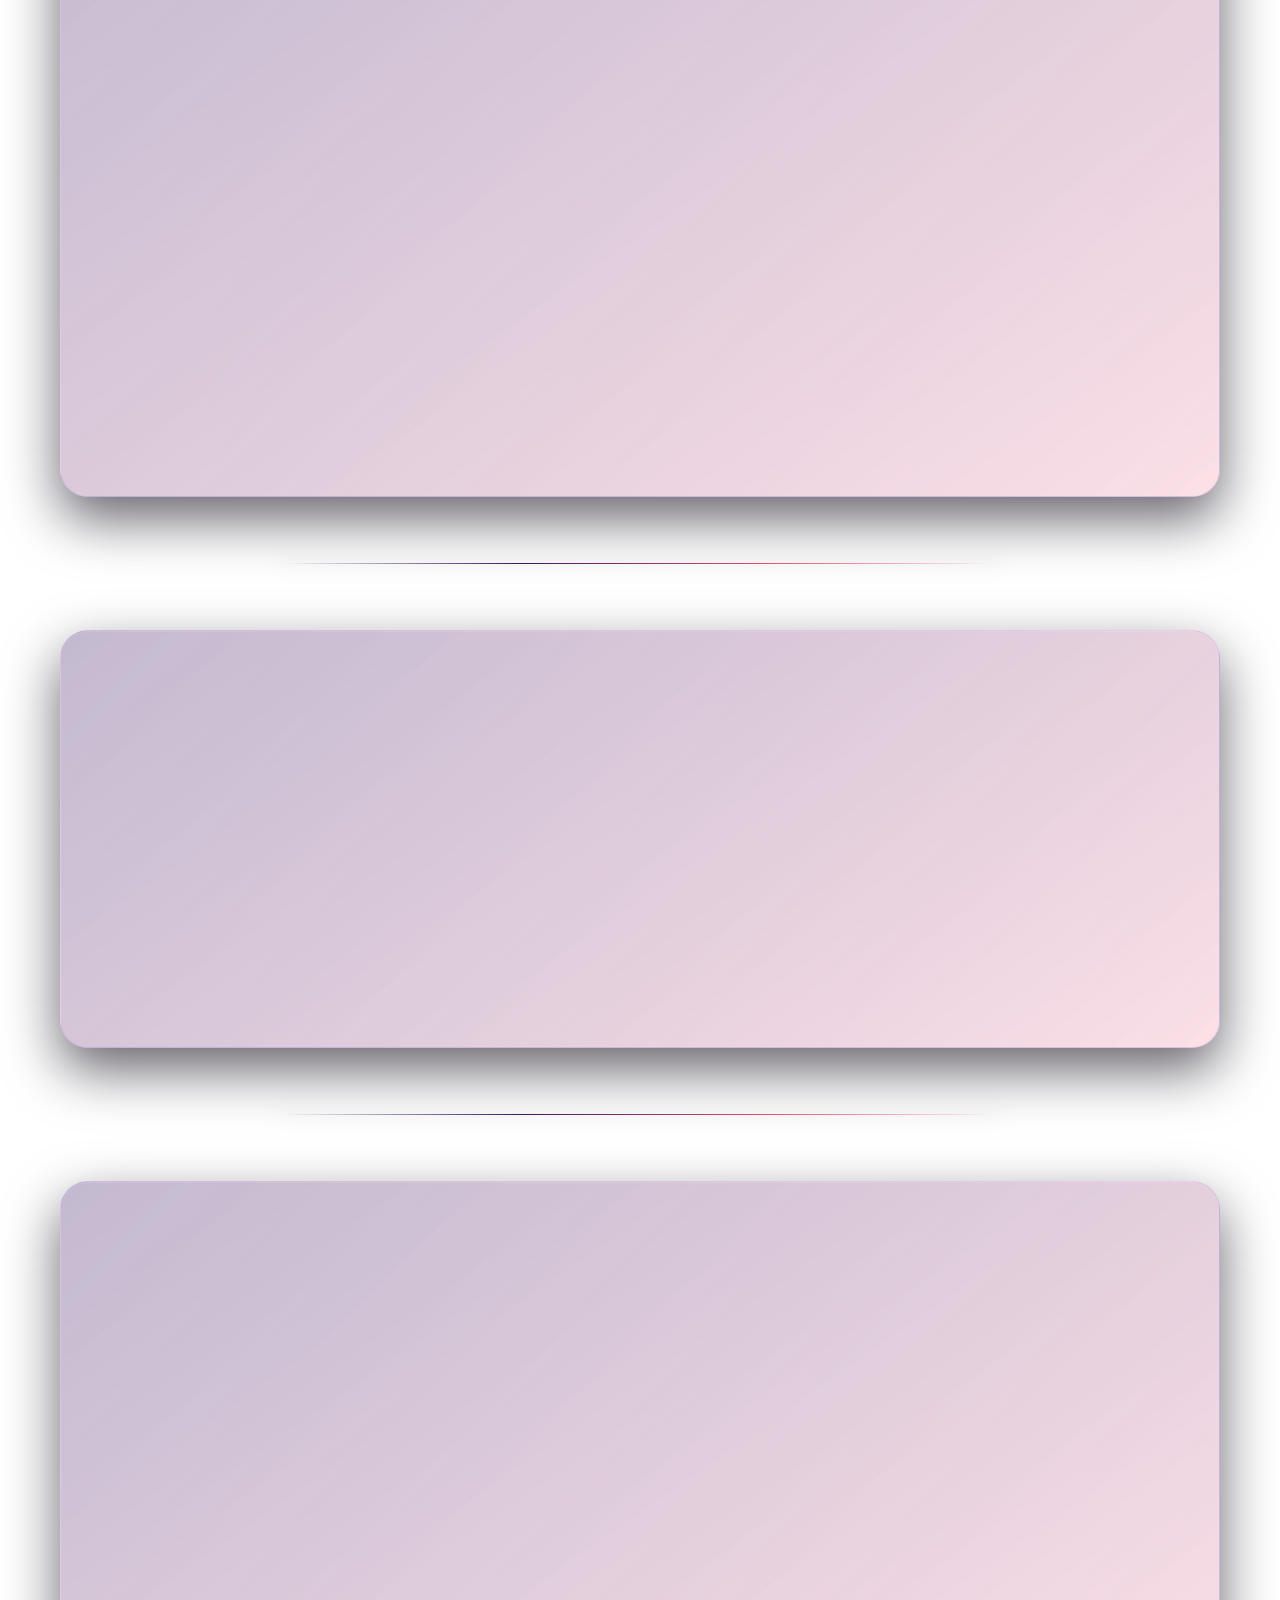
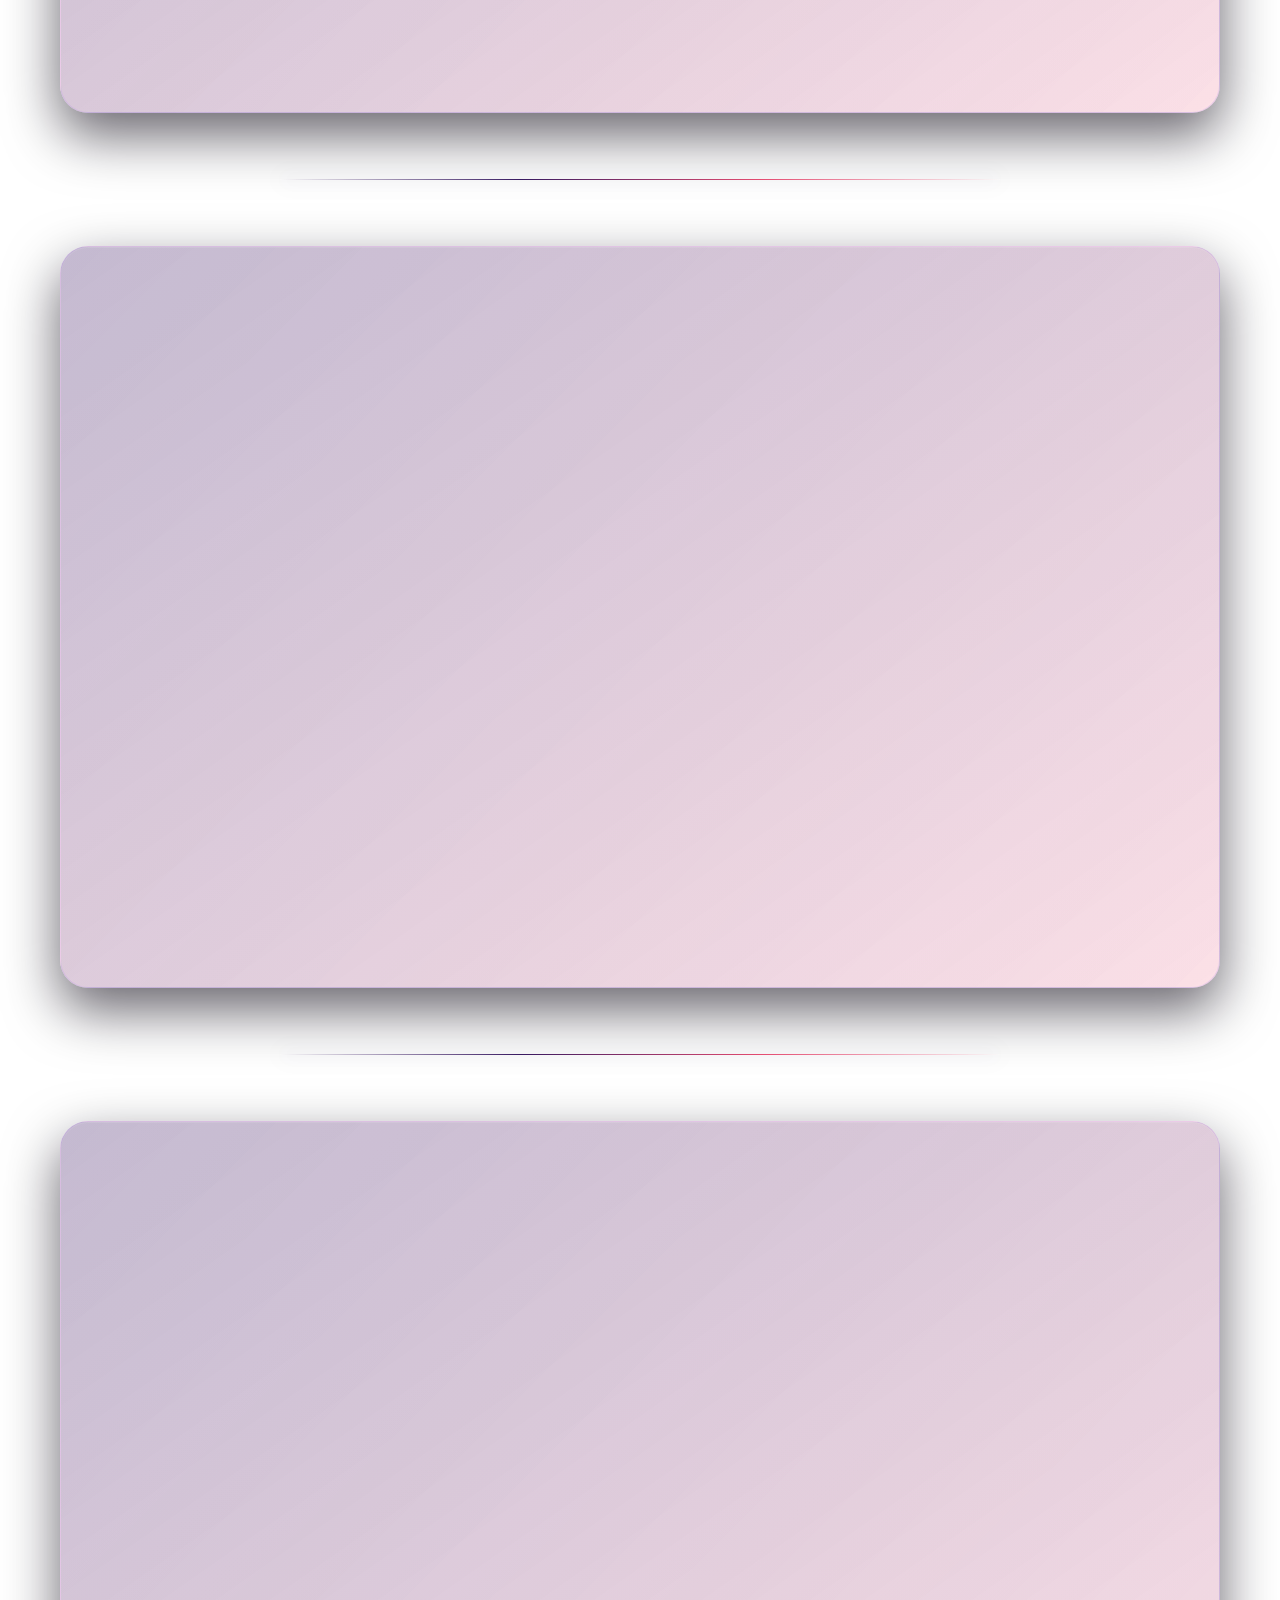
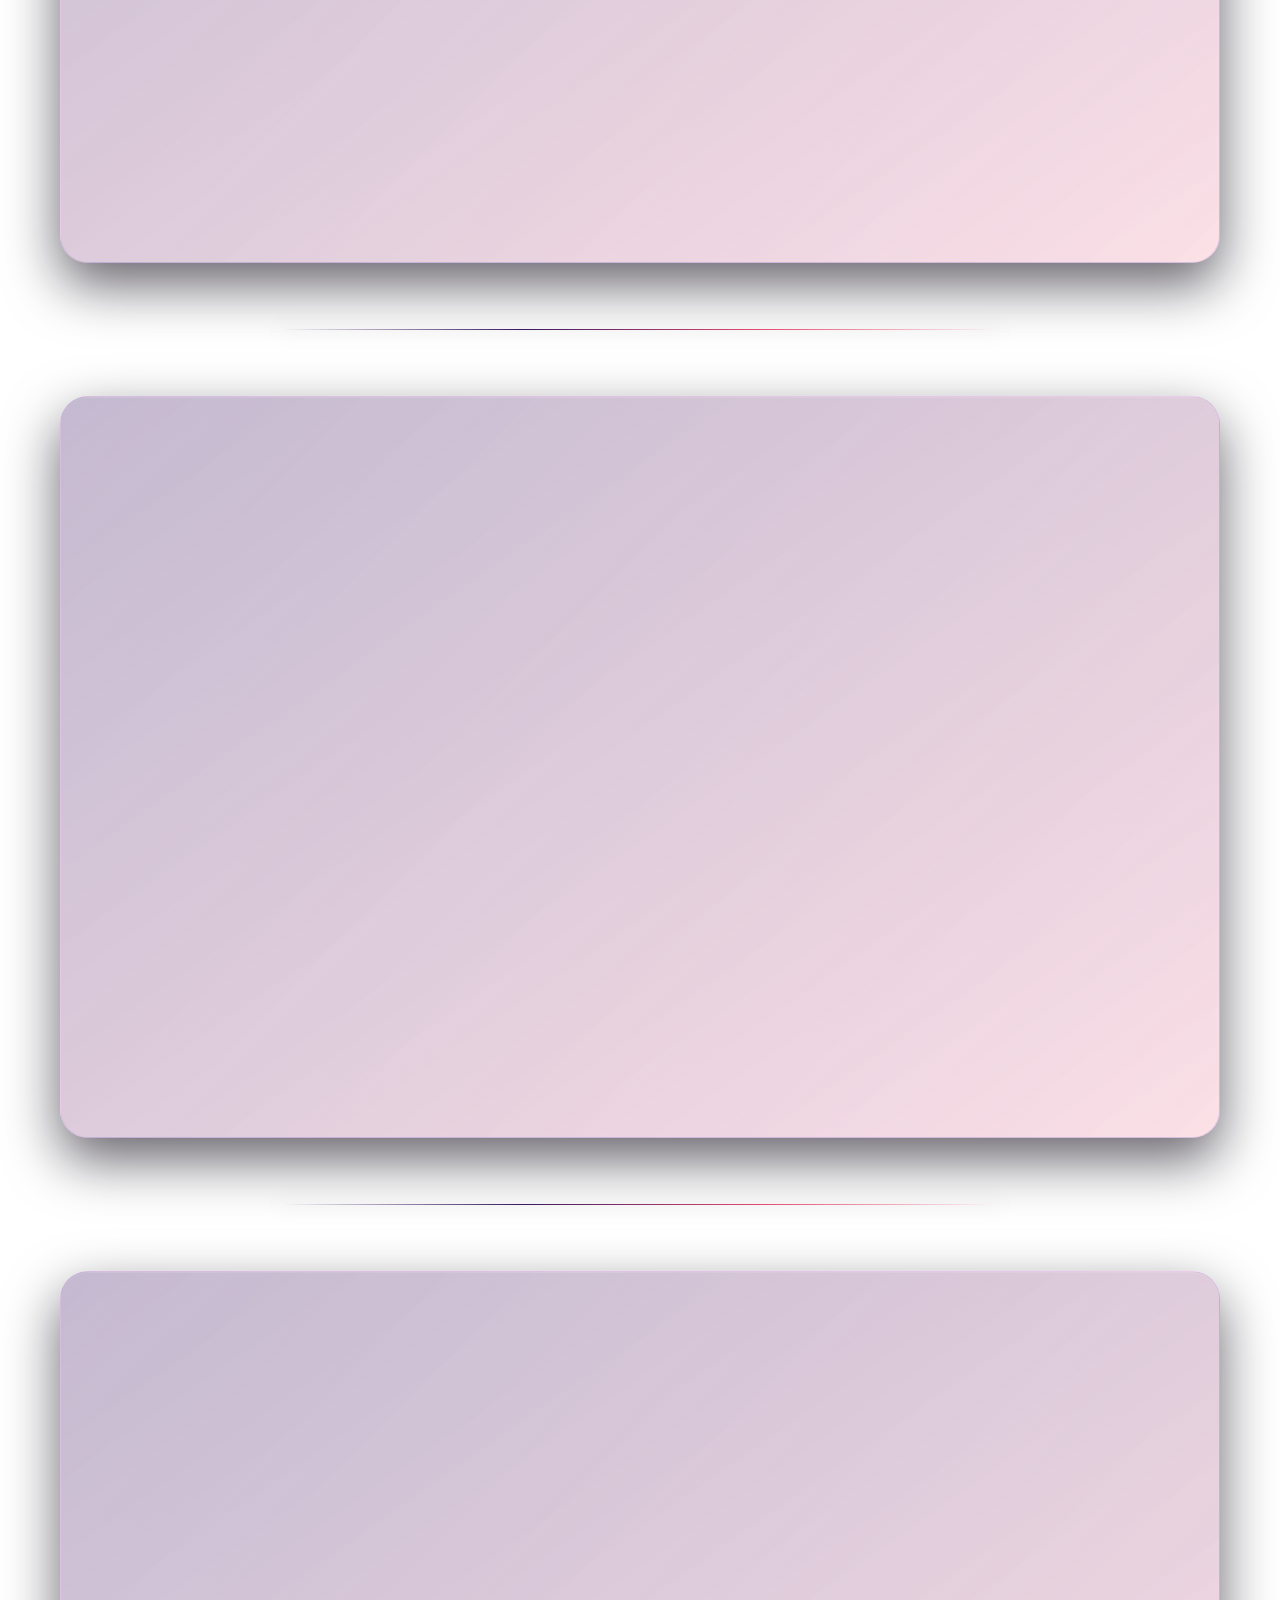
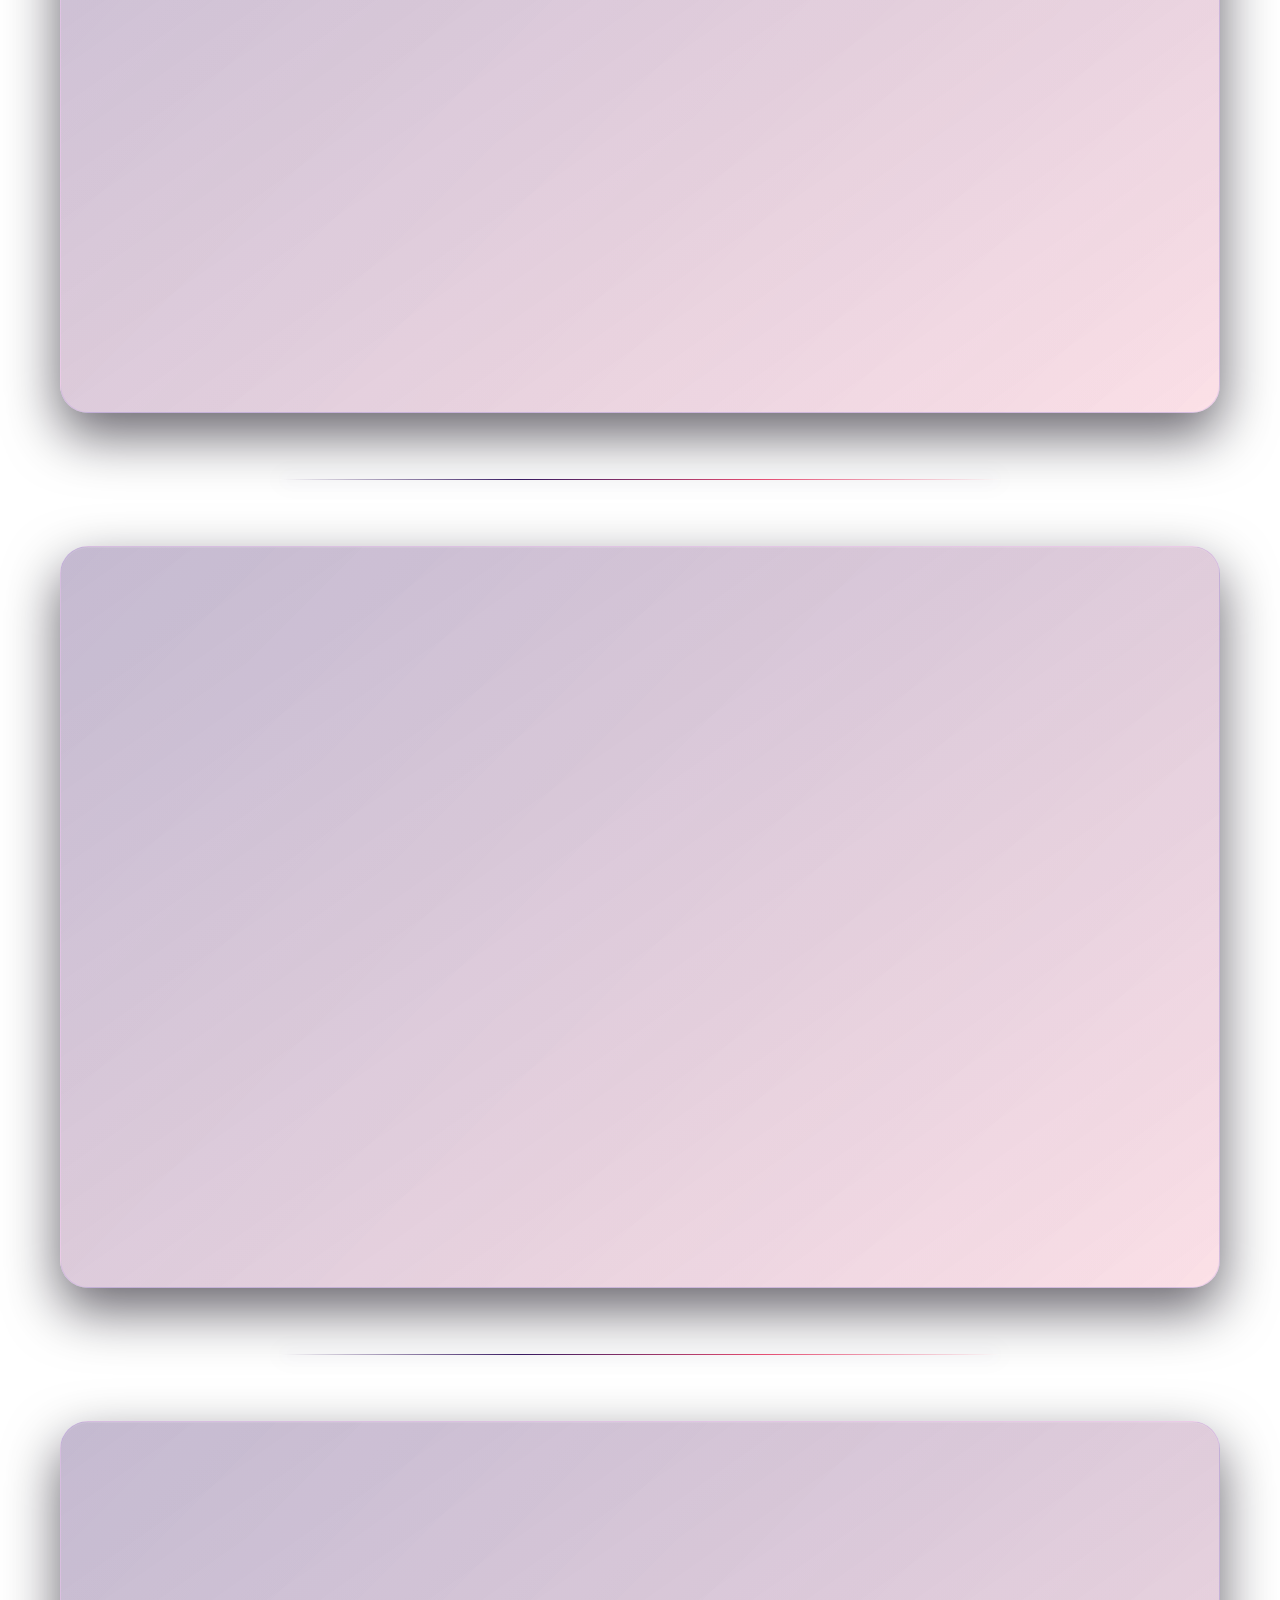
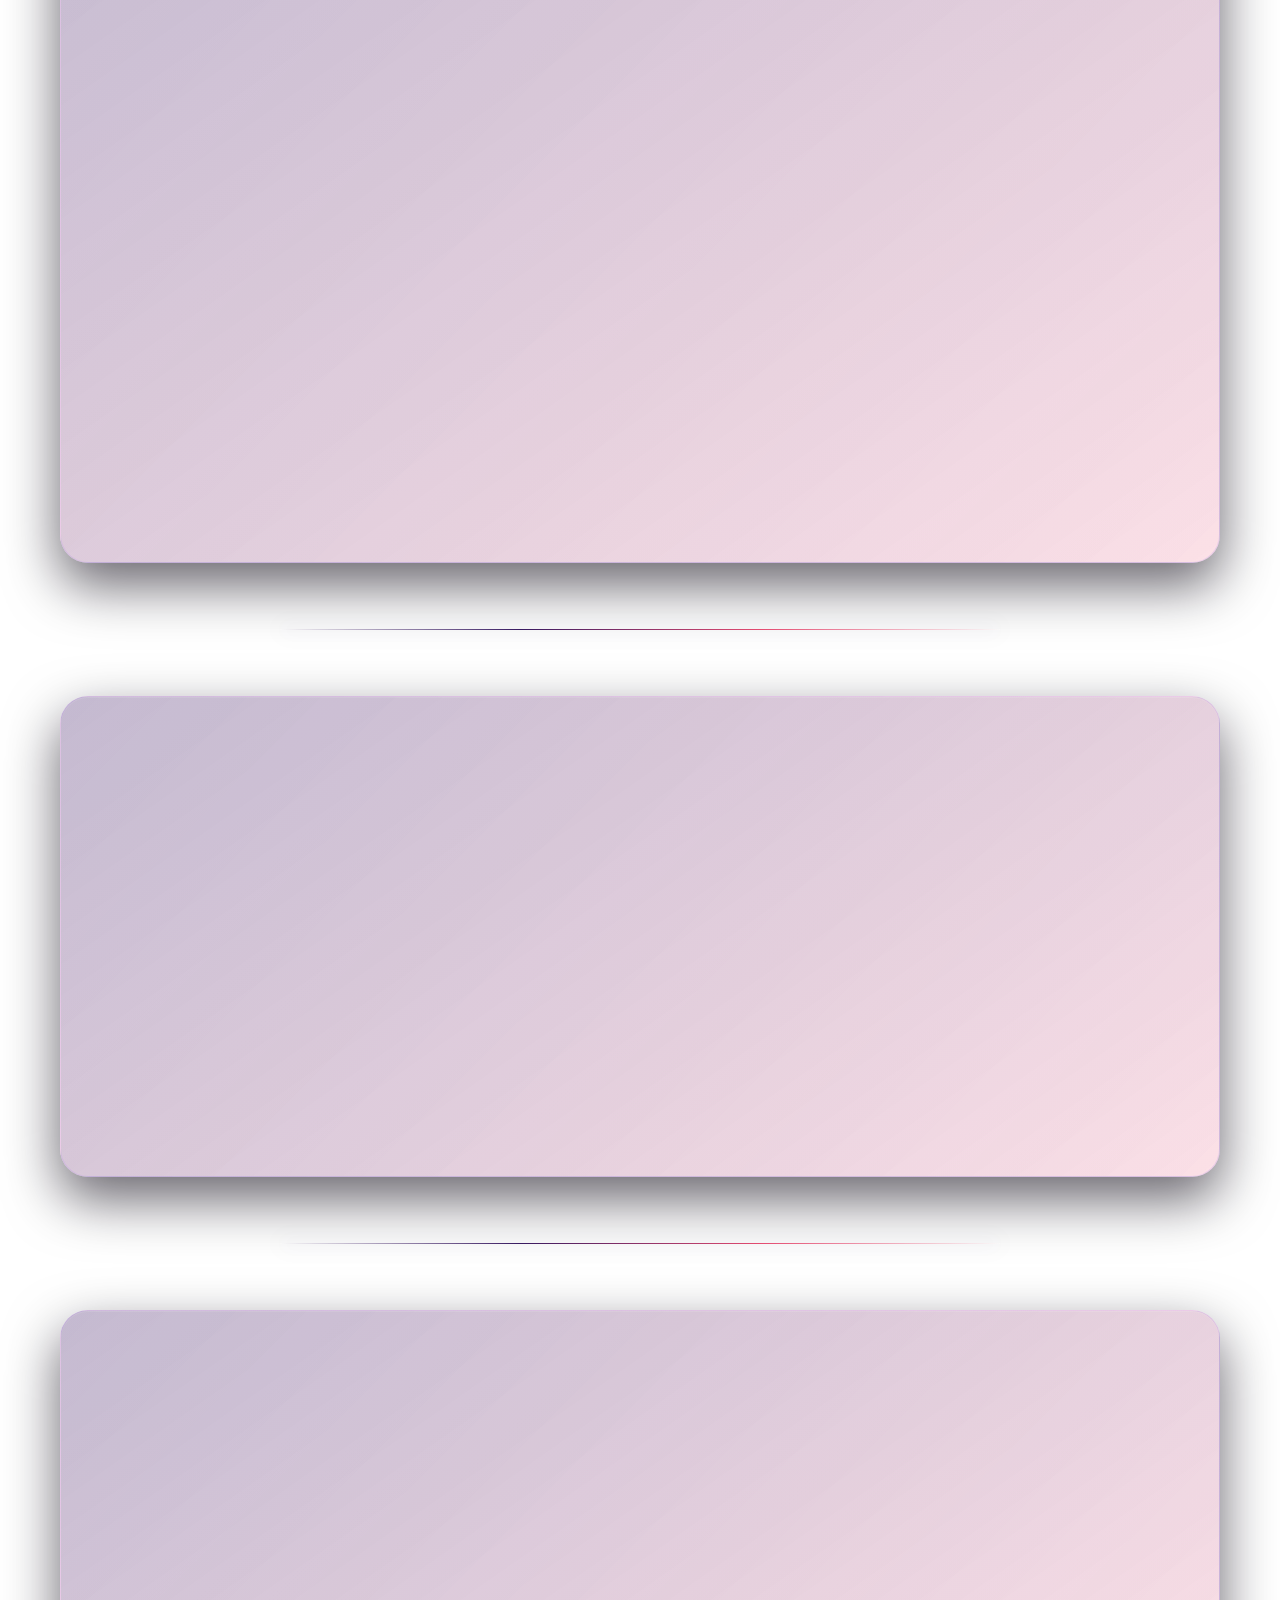
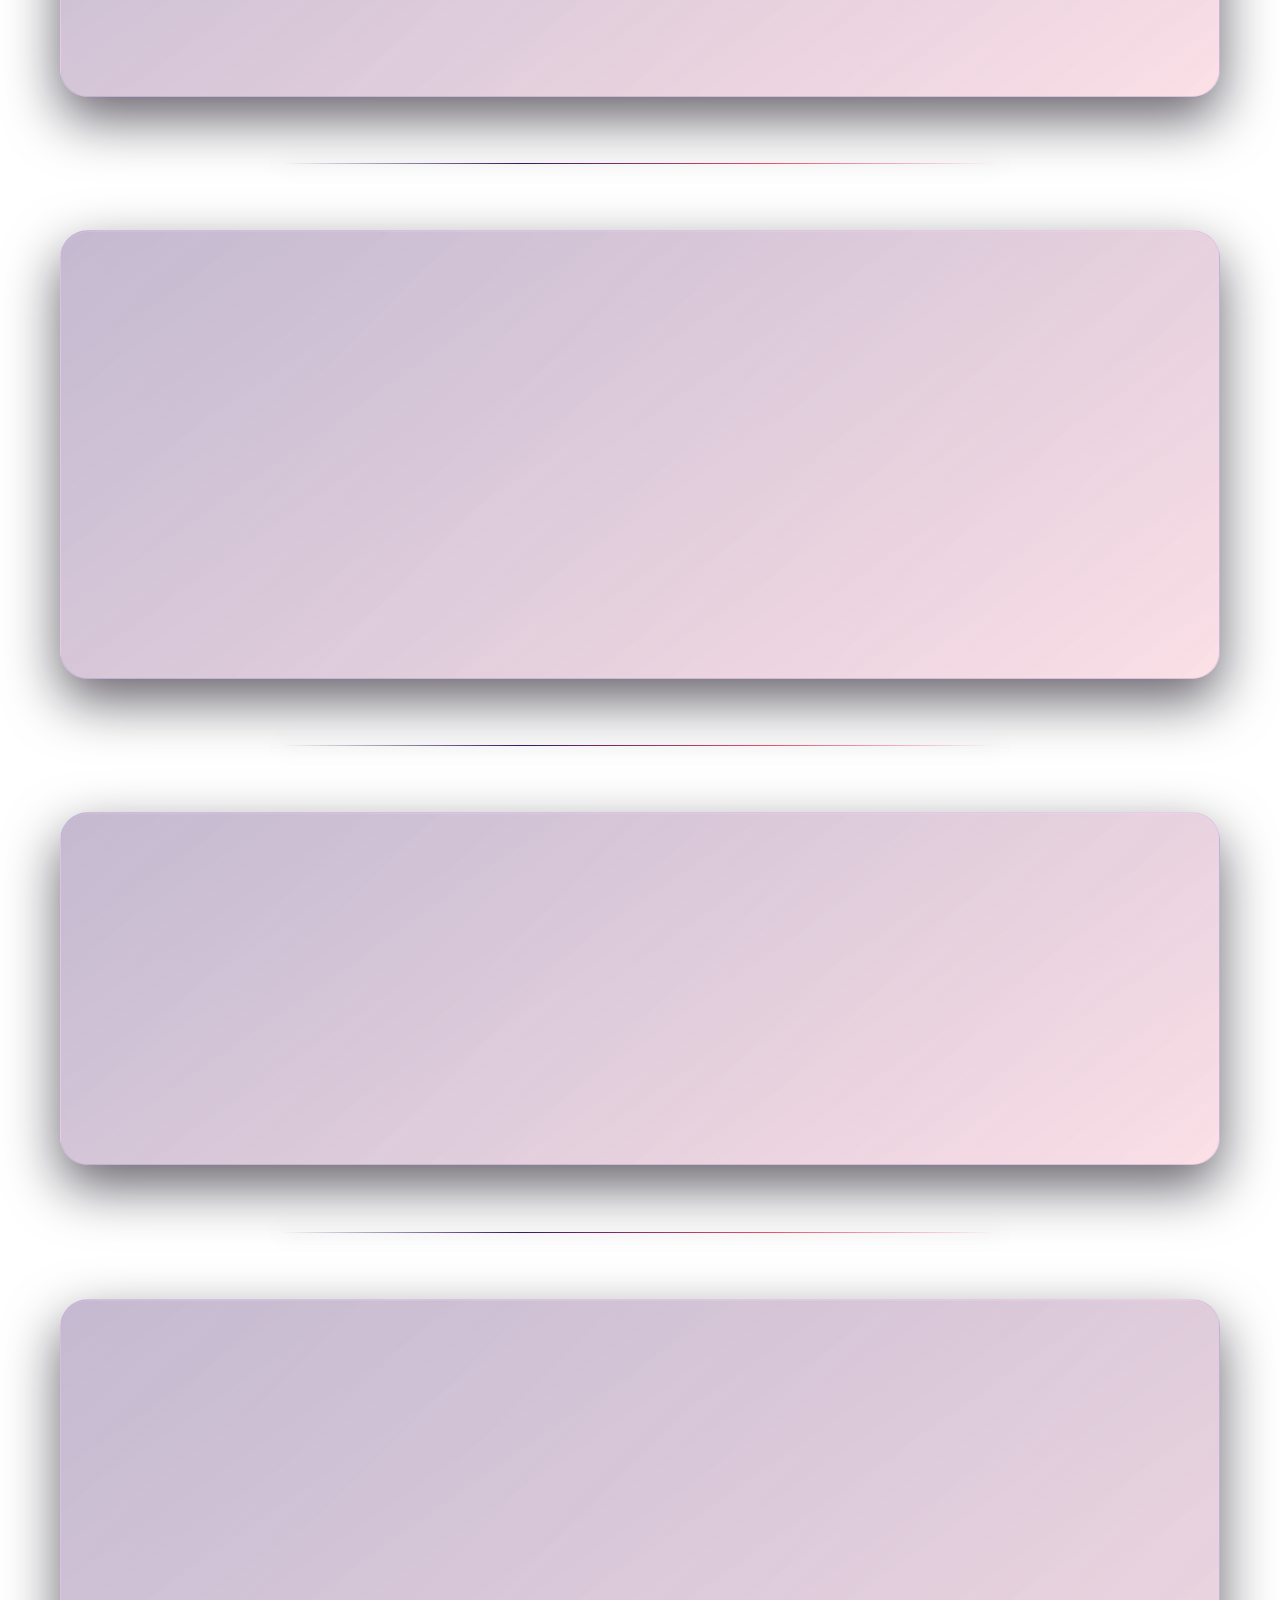
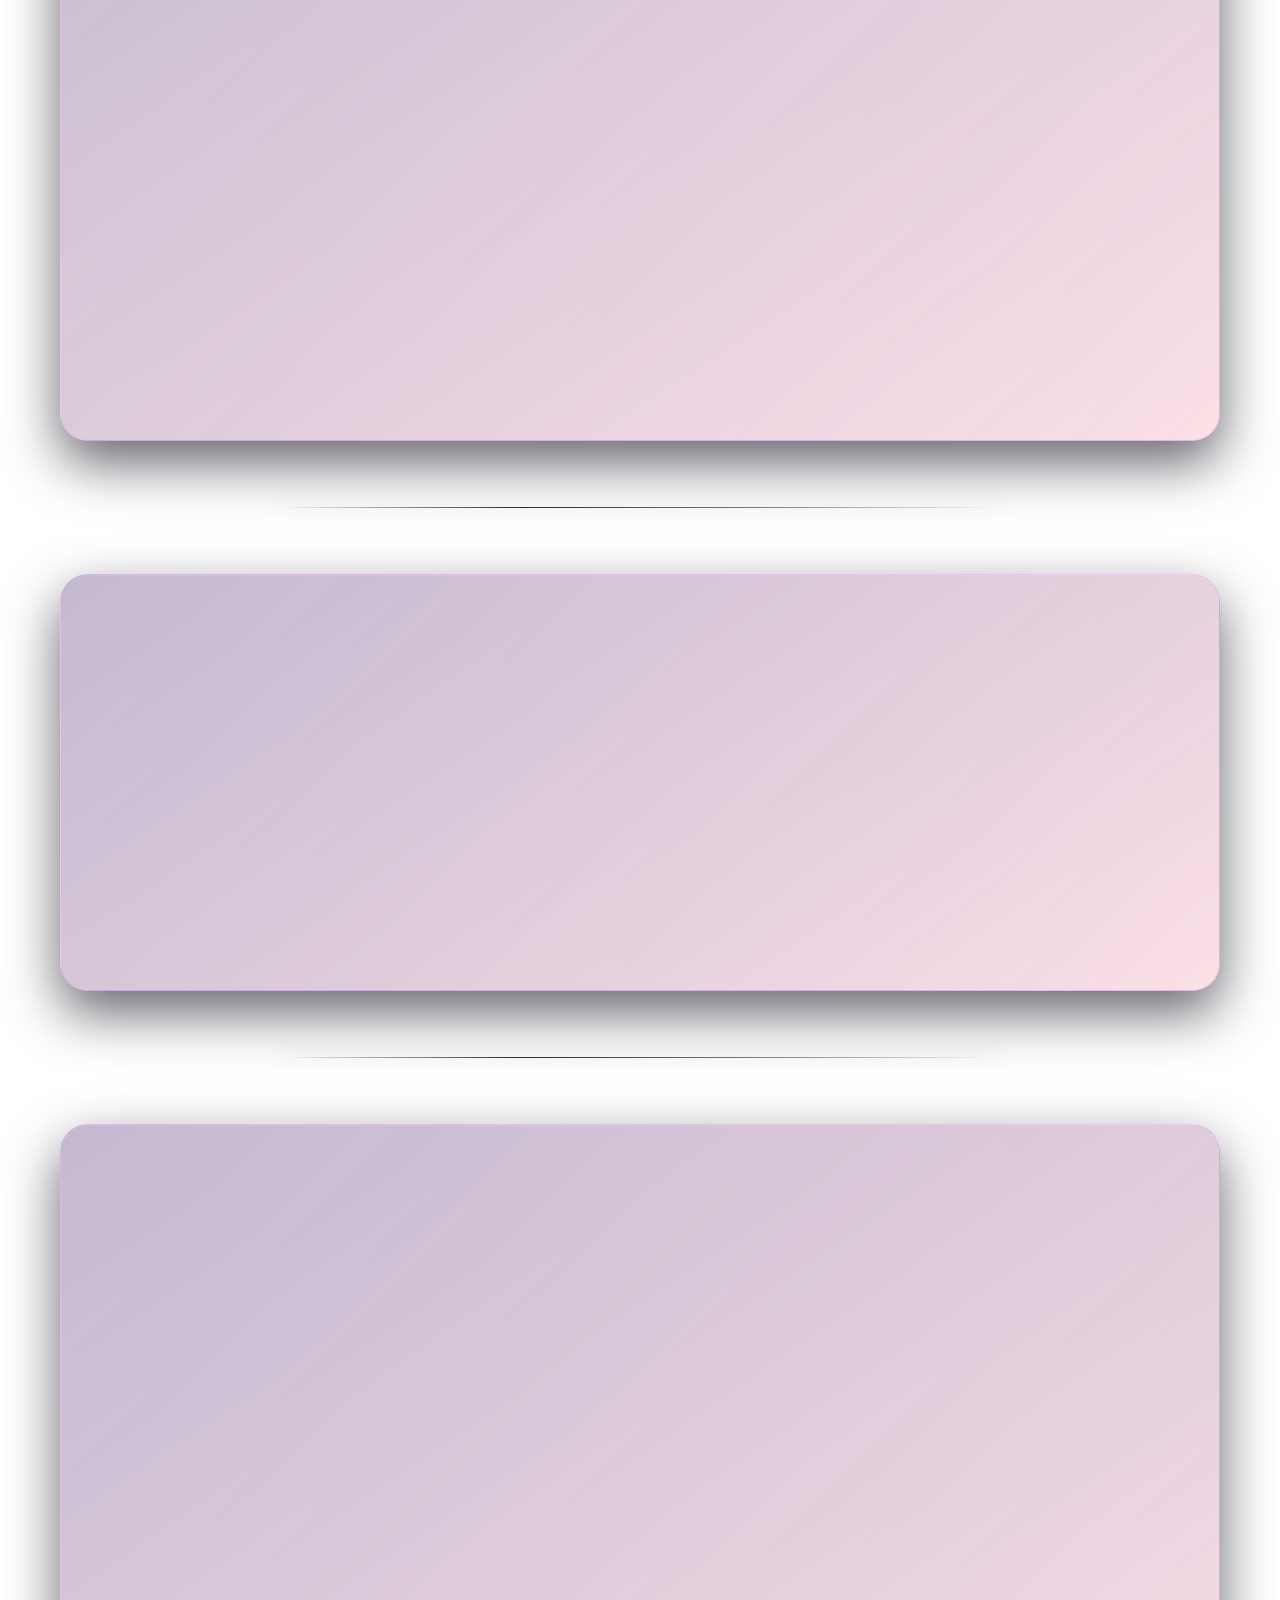
==== commit 17f1eca8: "Atualiza versão do refinamento visual em index.html" ====
--- a/index.html
+++ b/index.html
@@ -24,7 +24,7 @@
   <meta name="twitter:description" content="Batistel World — um arquivo pessoal de memórias, amizades e momentos especiais.">
   <meta name="twitter:image" content="https://ryan20014737472.github.io/Blog-pessoal-site/assets/images/t%C3%ADtulo.png">
   <title>👑BLOG BATISTEL👑</title>
-  <link rel="stylesheet" href="style.css?v=20260822-audio-player-v1">
+  <link rel="stylesheet" href="style.css?v=20260822-visual-refine-v1">
 </head>
 <body class="pagina-um">
 
@@ -52,6 +52,6 @@
   <p>© BATISTEL WORLD <span aria-hidden="true">👑</span></p>
 </footer>
 <script src="memorias.js?v=20260822-uber-habibs" defer></script>
-<script src="script.js?v=20260822-audio-player-v1" defer></script>
+<script src="script.js?v=20260822-visual-refine-v1" defer></script>
 </body>
 </html>
--- a/style.css
+++ b/style.css
@@ -211,45 +211,72 @@
   min-height: 340px;
   padding: clamp(24px, 4vw, 46px);
   overflow: hidden;
-  counter-increment: memoria;
-  background:
-    linear-gradient(135deg, rgba(255, 250, 255, 0.12), rgba(255, 250, 255, 0.035)),
+  isolation: isolate;
+  background:
+    linear-gradient(135deg, rgba(255, 250, 255, 0.095), rgba(255, 250, 255, 0.025)),
     linear-gradient(145deg, rgba(61, 18, 110, 0.31), rgba(99, 12, 12, 0.16));
   border: 1px solid var(--borda);
   border-radius: var(--raio);
-  box-shadow: 0 24px 60px var(--sombra);
+  box-shadow:
+    0 22px 54px var(--sombra),
+    inset 0 1px 0 rgba(255, 250, 255, 0.1);
   backdrop-filter: blur(16px);
   scroll-margin-top: clamp(18px, 4vh, 32px);
-  transition: transform 260ms ease, border-color 260ms ease, box-shadow 260ms ease;
+  transition:
+    transform 240ms ease,
+    border-color 240ms ease,
+    box-shadow 240ms ease;
 }
 
 .post::before {
   position: absolute;
-  top: 20px;
-  right: 24px;
-  z-index: 1;
-  content: "MEMÓRIA " counter(memoria, decimal-leading-zero);
-  color: rgba(255, 250, 255, 0.52);
-  font-size: 0.68rem;
-  font-weight: 800;
-  letter-spacing: 0.16em;
+  right: -95px;
+  bottom: -125px;
+  z-index: 0;
+  width: 260px;
+  aspect-ratio: 1;
+  content: "";
+  pointer-events: none;
+  background: radial-gradient(
+    circle,
+    color-mix(in srgb, var(--vermelho) 28%, transparent),
+    transparent 68%
+  );
+  border-radius: 50%;
+  opacity: 0.7;
 }
 
 .post::after {
   position: absolute;
   top: 0;
   left: 0;
-  width: 50%;
+  z-index: 2;
+  width: 62%;
   height: 2px;
   content: "";
+  pointer-events: none;
   background: linear-gradient(90deg, var(--roxo), var(--vermelho), transparent);
-}
-
-.post:hover,
+  box-shadow: 0 0 16px color-mix(in srgb, var(--vermelho) 35%, transparent);
+}
+
+.post > * {
+  position: relative;
+  z-index: 1;
+}
+
+.post:hover {
+  border-color: rgba(255, 250, 255, 0.32);
+  box-shadow:
+    0 28px 66px rgba(8, 1, 13, 0.56),
+    inset 0 1px 0 rgba(255, 250, 255, 0.13);
+  transform: translateY(-4px);
+}
+
 .post:focus-within {
-  border-color: rgba(255, 250, 255, 0.3);
-  box-shadow: 0 30px 72px rgba(8, 1, 13, 0.6);
-  transform: translateY(-7px);
+  border-color: rgba(255, 250, 255, 0.32);
+  box-shadow:
+    0 25px 60px rgba(8, 1, 13, 0.54),
+    inset 0 1px 0 rgba(255, 250, 255, 0.13);
 }
 
 /* Três mídias à esquerda, seguidas de três à direita. */
@@ -276,12 +303,13 @@
 .post:hover > :is(img, video) {
   filter: saturate(1.08) contrast(1.03);
   box-shadow: 0 24px 42px rgba(8, 1, 13, 0.5);
-  transform: scale(1.018);
+  transform: scale(1.012);
 }
 
 .texto {
   grid-area: text;
   min-width: 0;
+  max-width: 62ch;
 }
 
 .media-fallback {
@@ -304,23 +332,50 @@
   place-items: center;
 }
 
+.memory-number-badge {
+  display: inline-flex;
+  align-items: center;
+  min-height: 28px;
+  margin-bottom: 0.85rem;
+  padding: 0.36rem 0.62rem;
+  color: rgba(255, 250, 255, 0.88);
+  font-size: 0.67rem;
+  font-weight: 900;
+  letter-spacing: 0.13em;
+  text-transform: uppercase;
+  background:
+    linear-gradient(
+      135deg,
+      color-mix(in srgb, var(--roxo) 42%, transparent),
+      color-mix(in srgb, var(--vermelho) 34%, transparent)
+    ),
+    rgba(8, 1, 13, 0.44);
+  border: 1px solid rgba(255, 250, 255, 0.2);
+  border-radius: 999px;
+  box-shadow:
+    inset 0 1px 0 rgba(255, 250, 255, 0.12),
+    0 8px 20px rgba(8, 1, 13, 0.2);
+}
+
 .texto h2 {
   margin: 0;
   color: var(--texto);
   font-family: "Minecraft", ui-monospace, monospace;
   font-size: clamp(1.5rem, 3vw, 2.25rem);
   font-weight: 400;
-  line-height: 1.18;
+  line-height: 1.16;
+  letter-spacing: 0.01em;
   text-wrap: balance;
   text-shadow: 0 3px 14px rgba(8, 1, 13, 0.36);
 }
 
 .texto p {
-  max-width: 62ch;
-  margin: 1.25rem 0 0;
+  max-width: 58ch;
+  margin: 1.05rem 0 0;
   color: var(--texto-suave);
   font-size: clamp(1rem, 1.6vw, 1.12rem);
-  line-height: 1.8;
+  line-height: 1.78;
+  text-wrap: pretty;
 }
 
 .post audio { display: none; }
@@ -435,8 +490,10 @@
   }
 
   .post::before {
-    top: 17px;
-    right: 18px;
+    top: auto;
+    right: -78px;
+    bottom: -96px;
+    width: 200px;
   }
 
   .post > :is(img, video) {
@@ -447,7 +504,7 @@
 
   .texto { padding-top: 20px; }
 
-  .texto h2 { padding-right: 6.3rem; }
+  .texto h2 { padding-right: 0; }
 
   .texto p { line-height: 1.72; }
 }
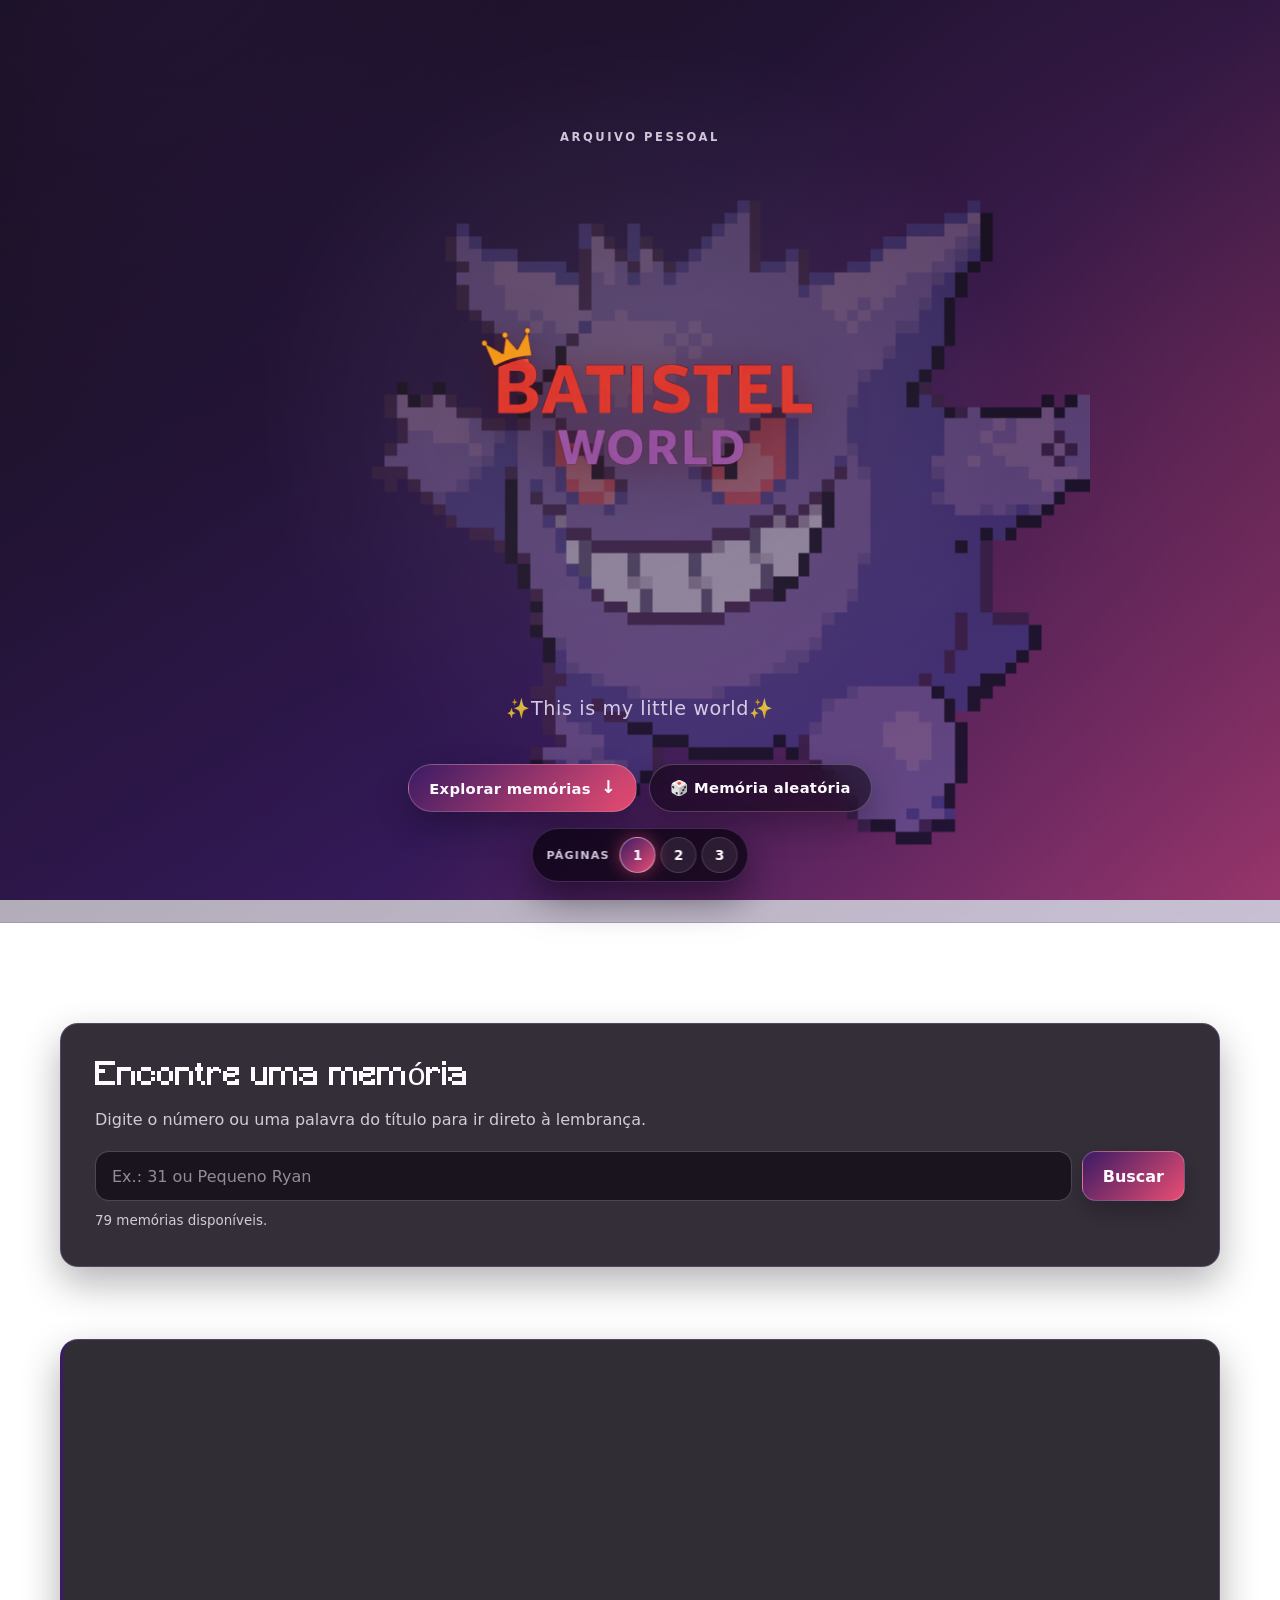
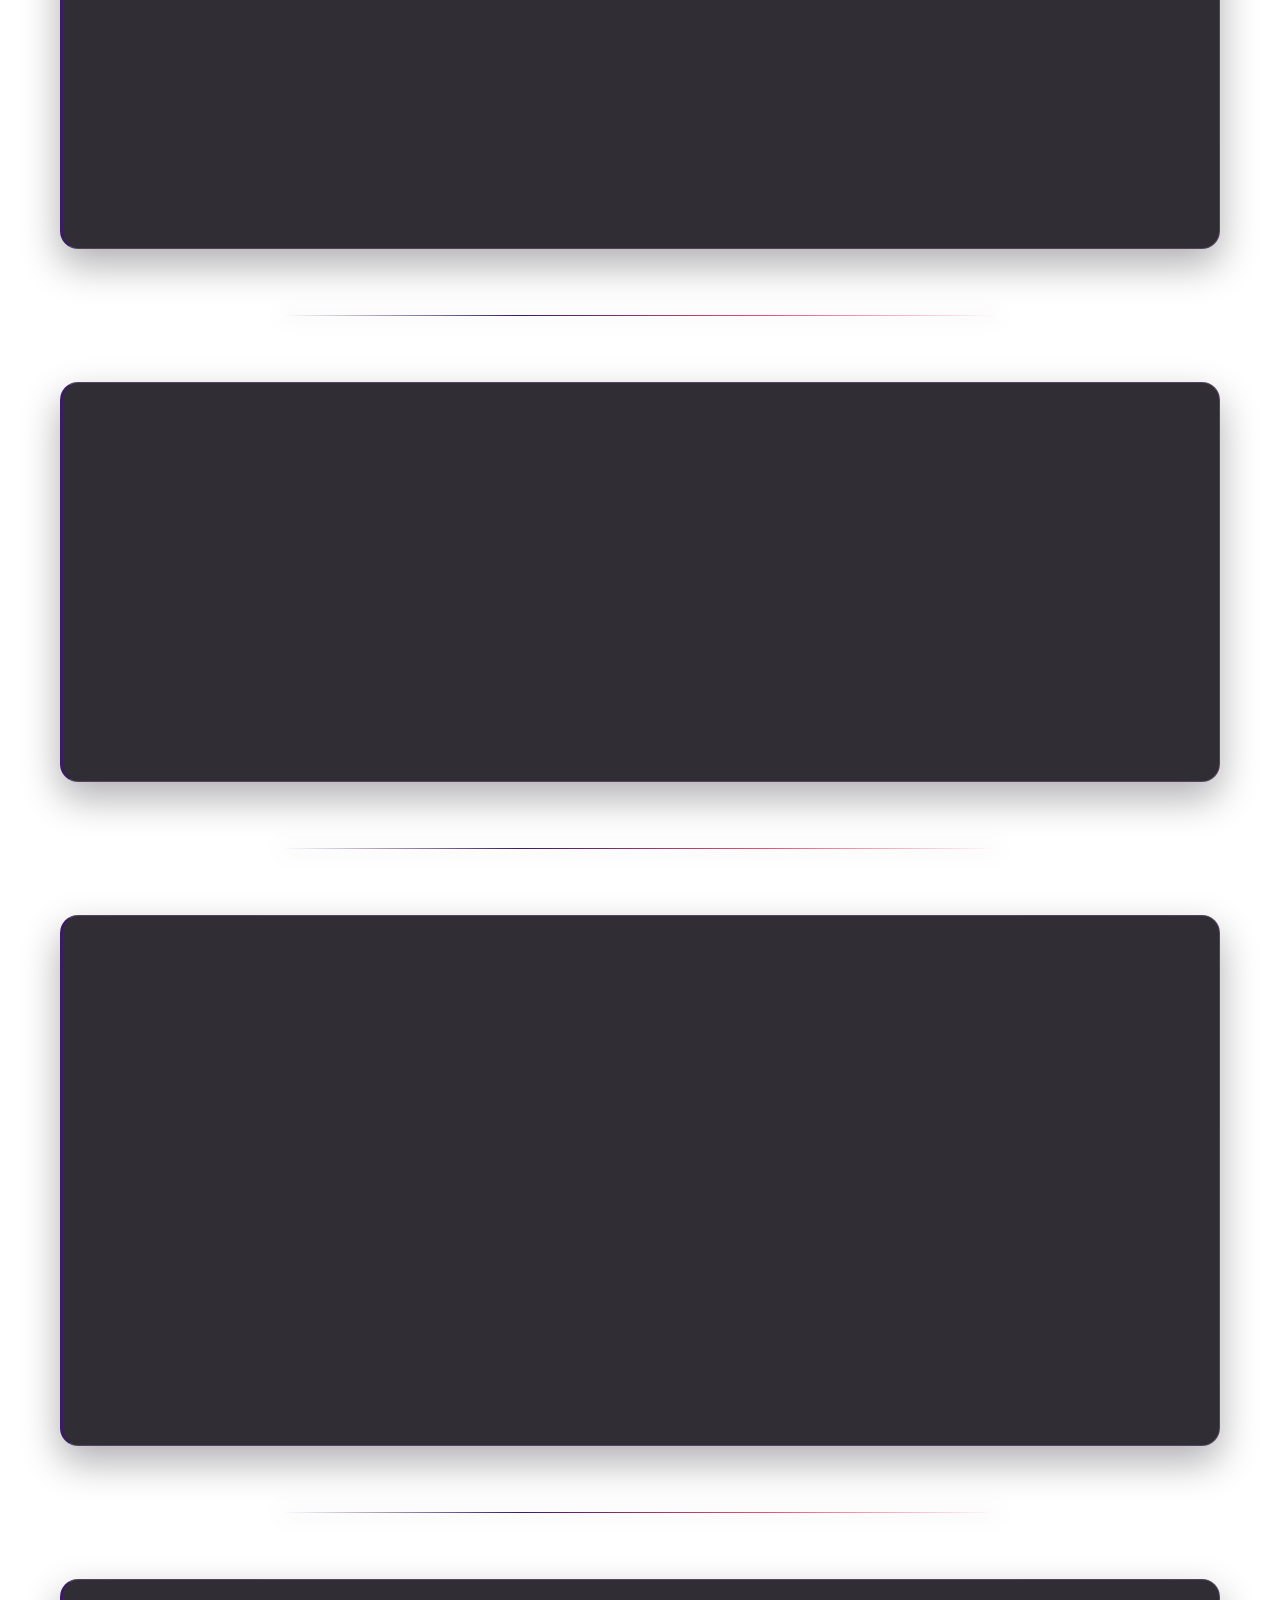
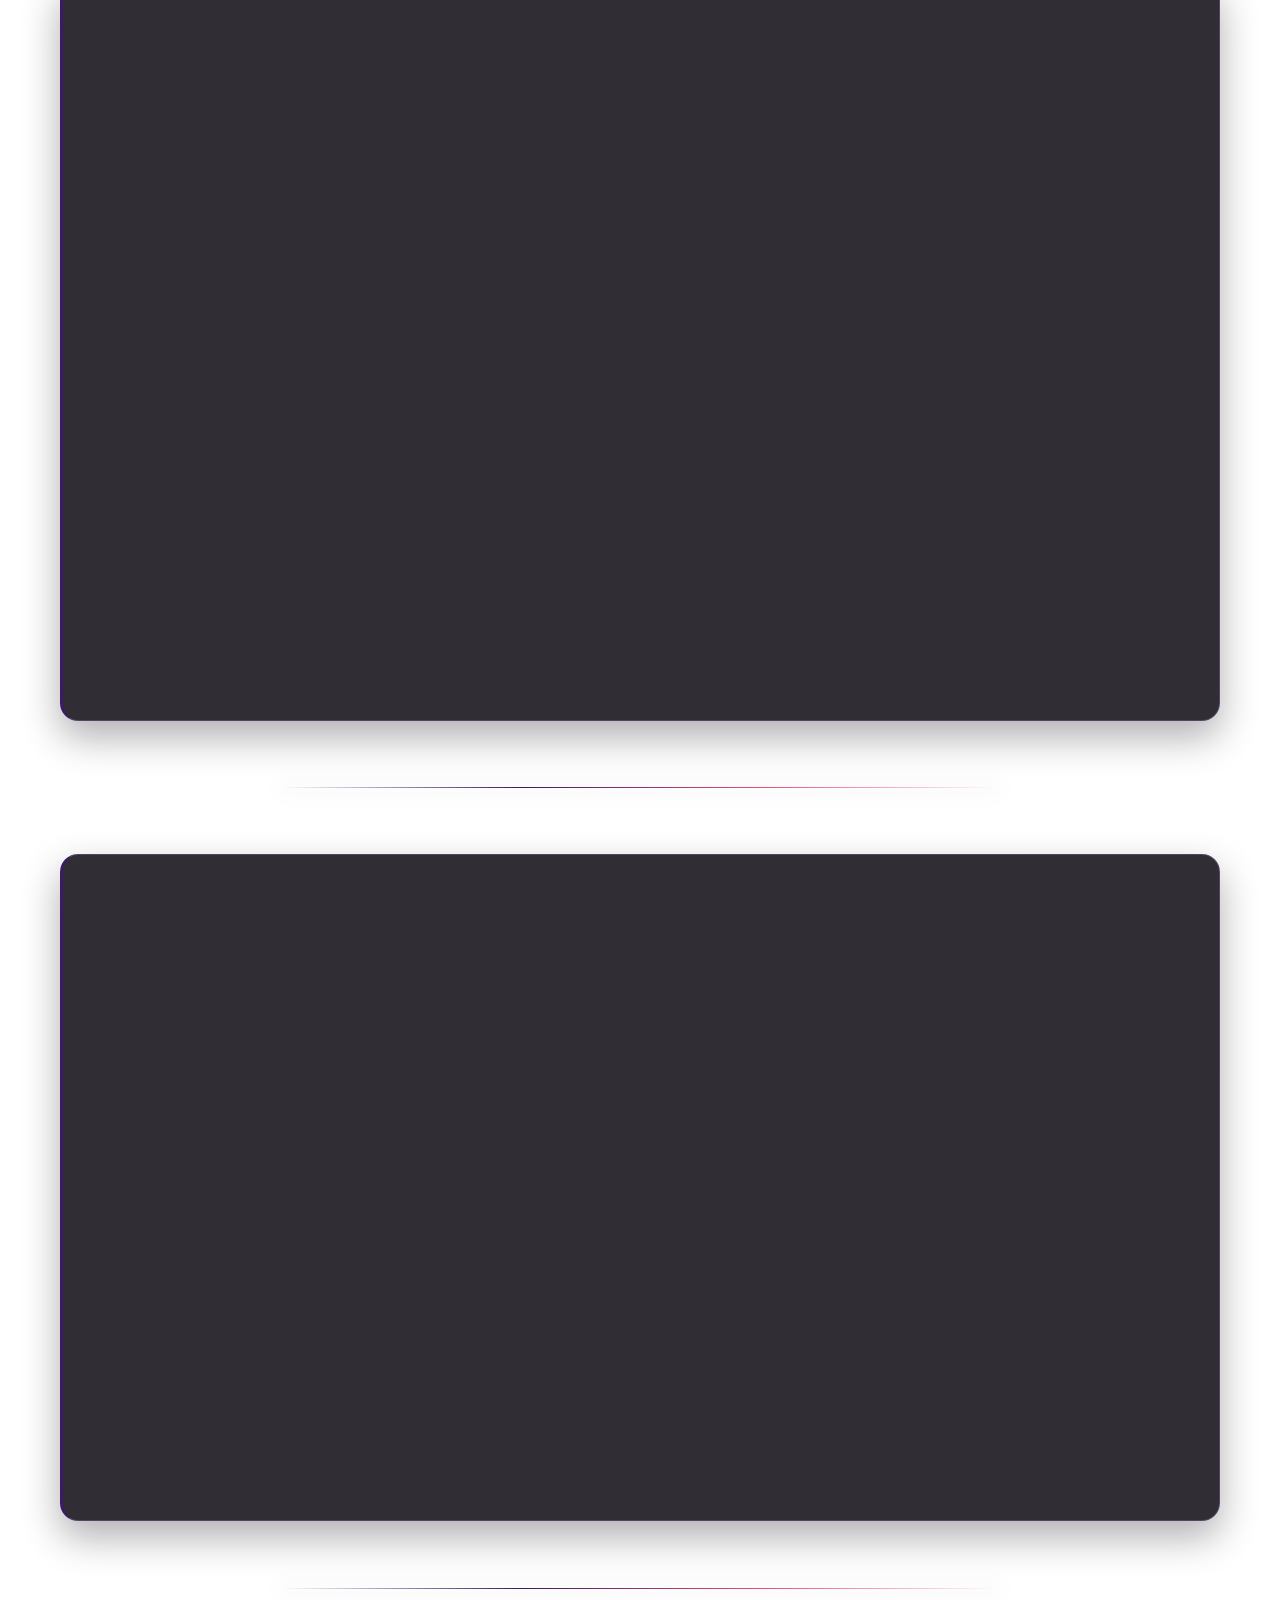
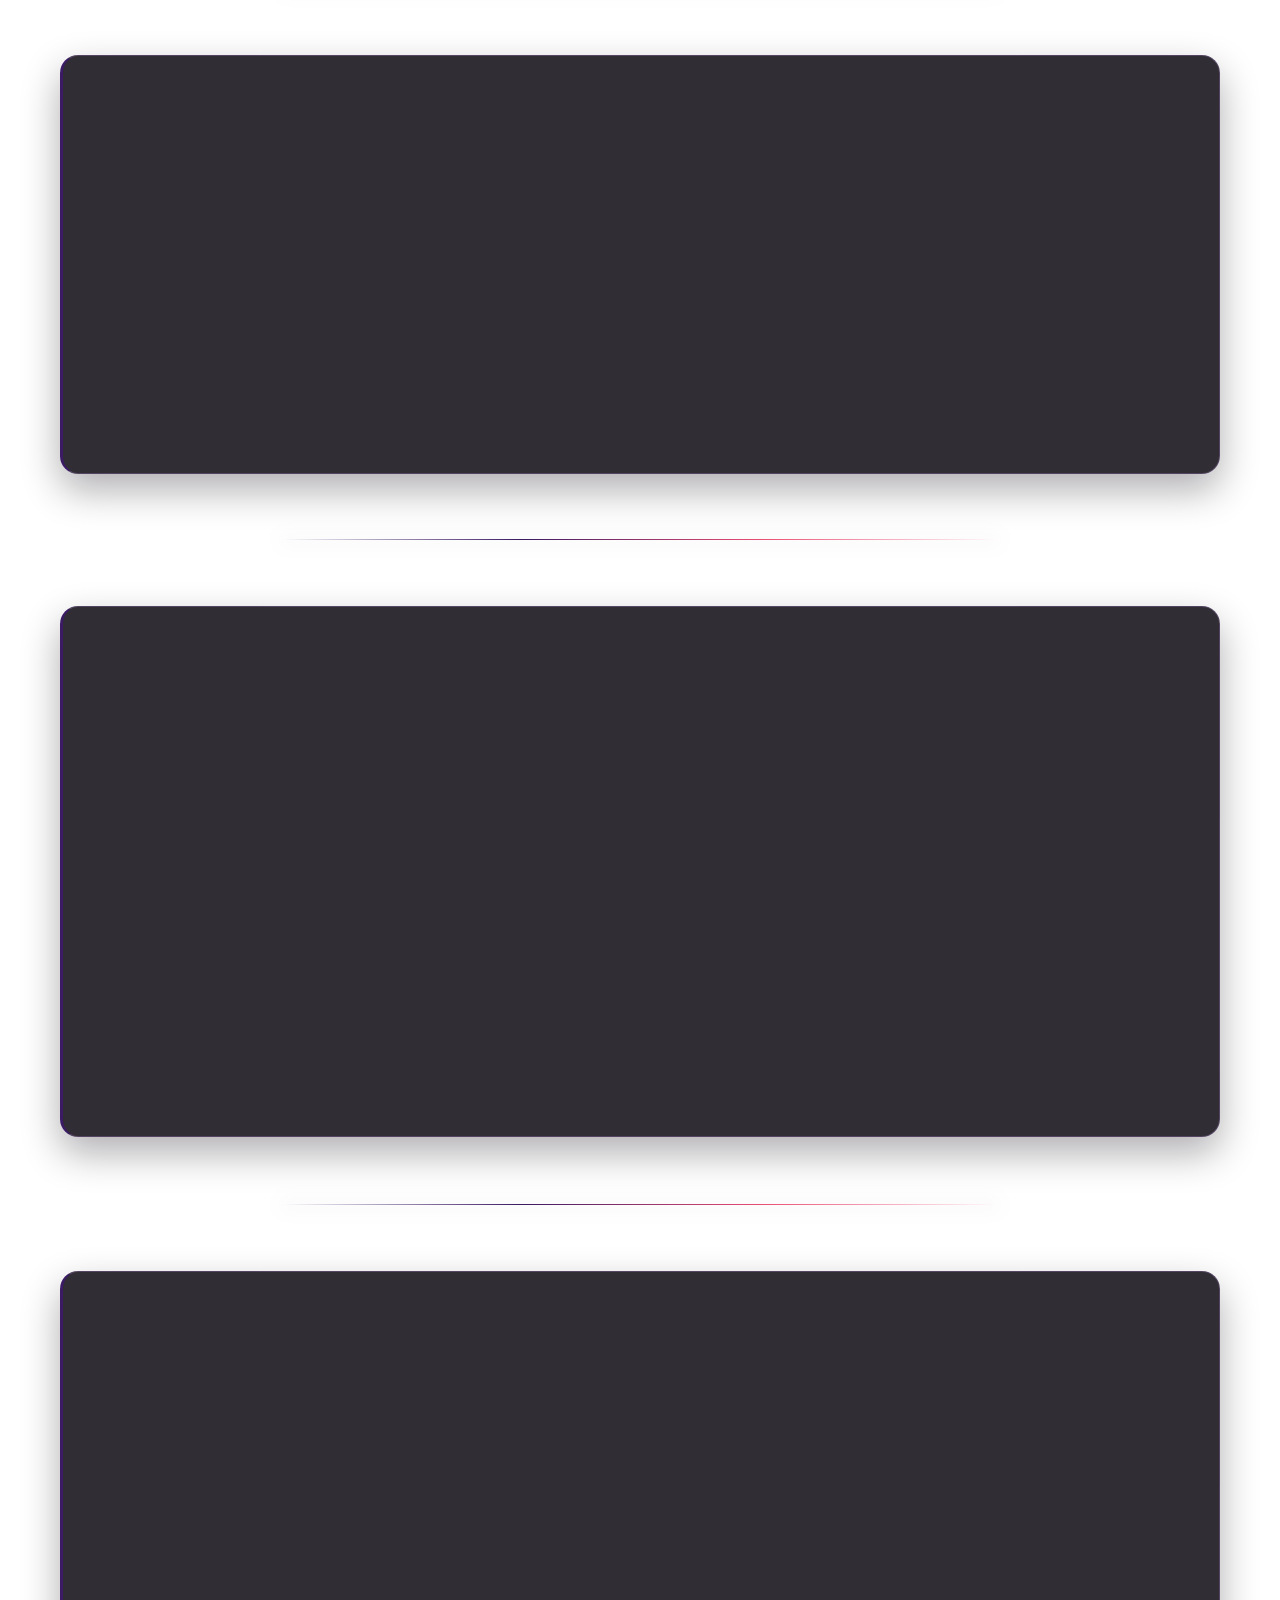
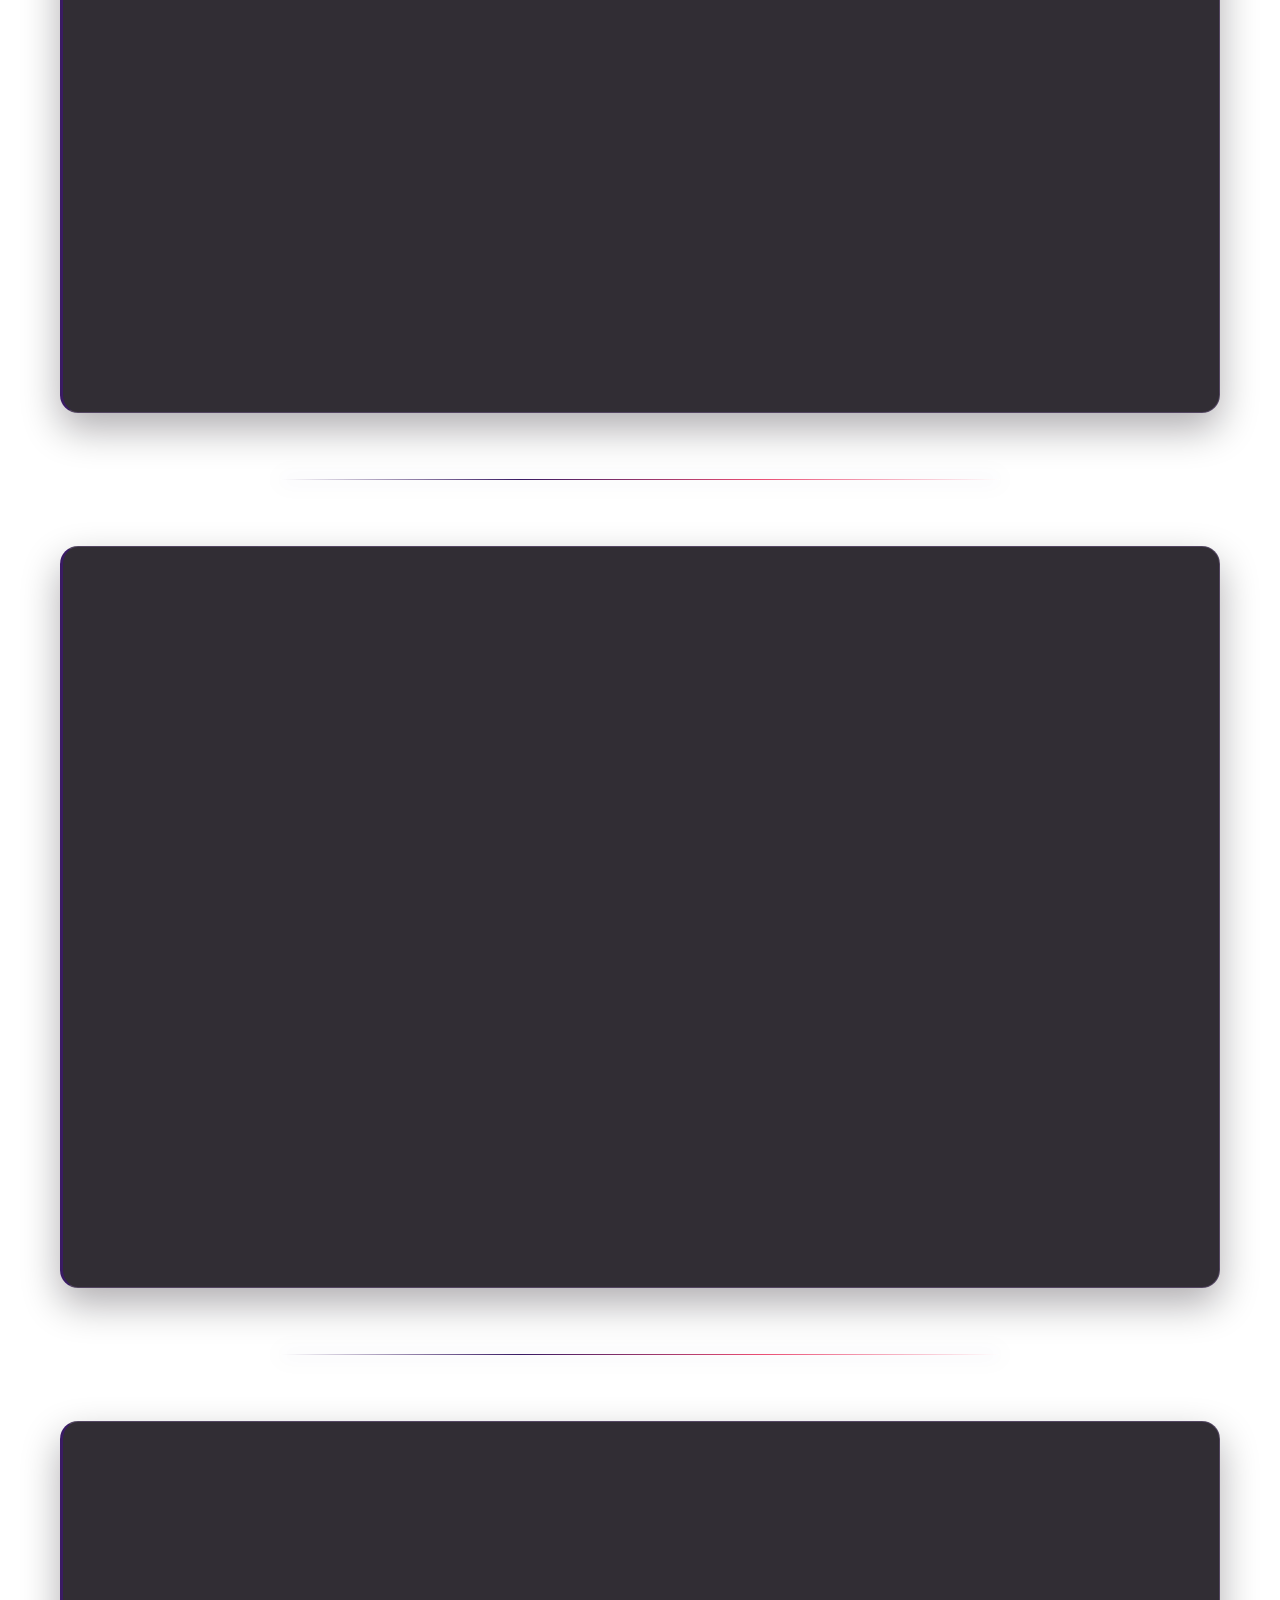
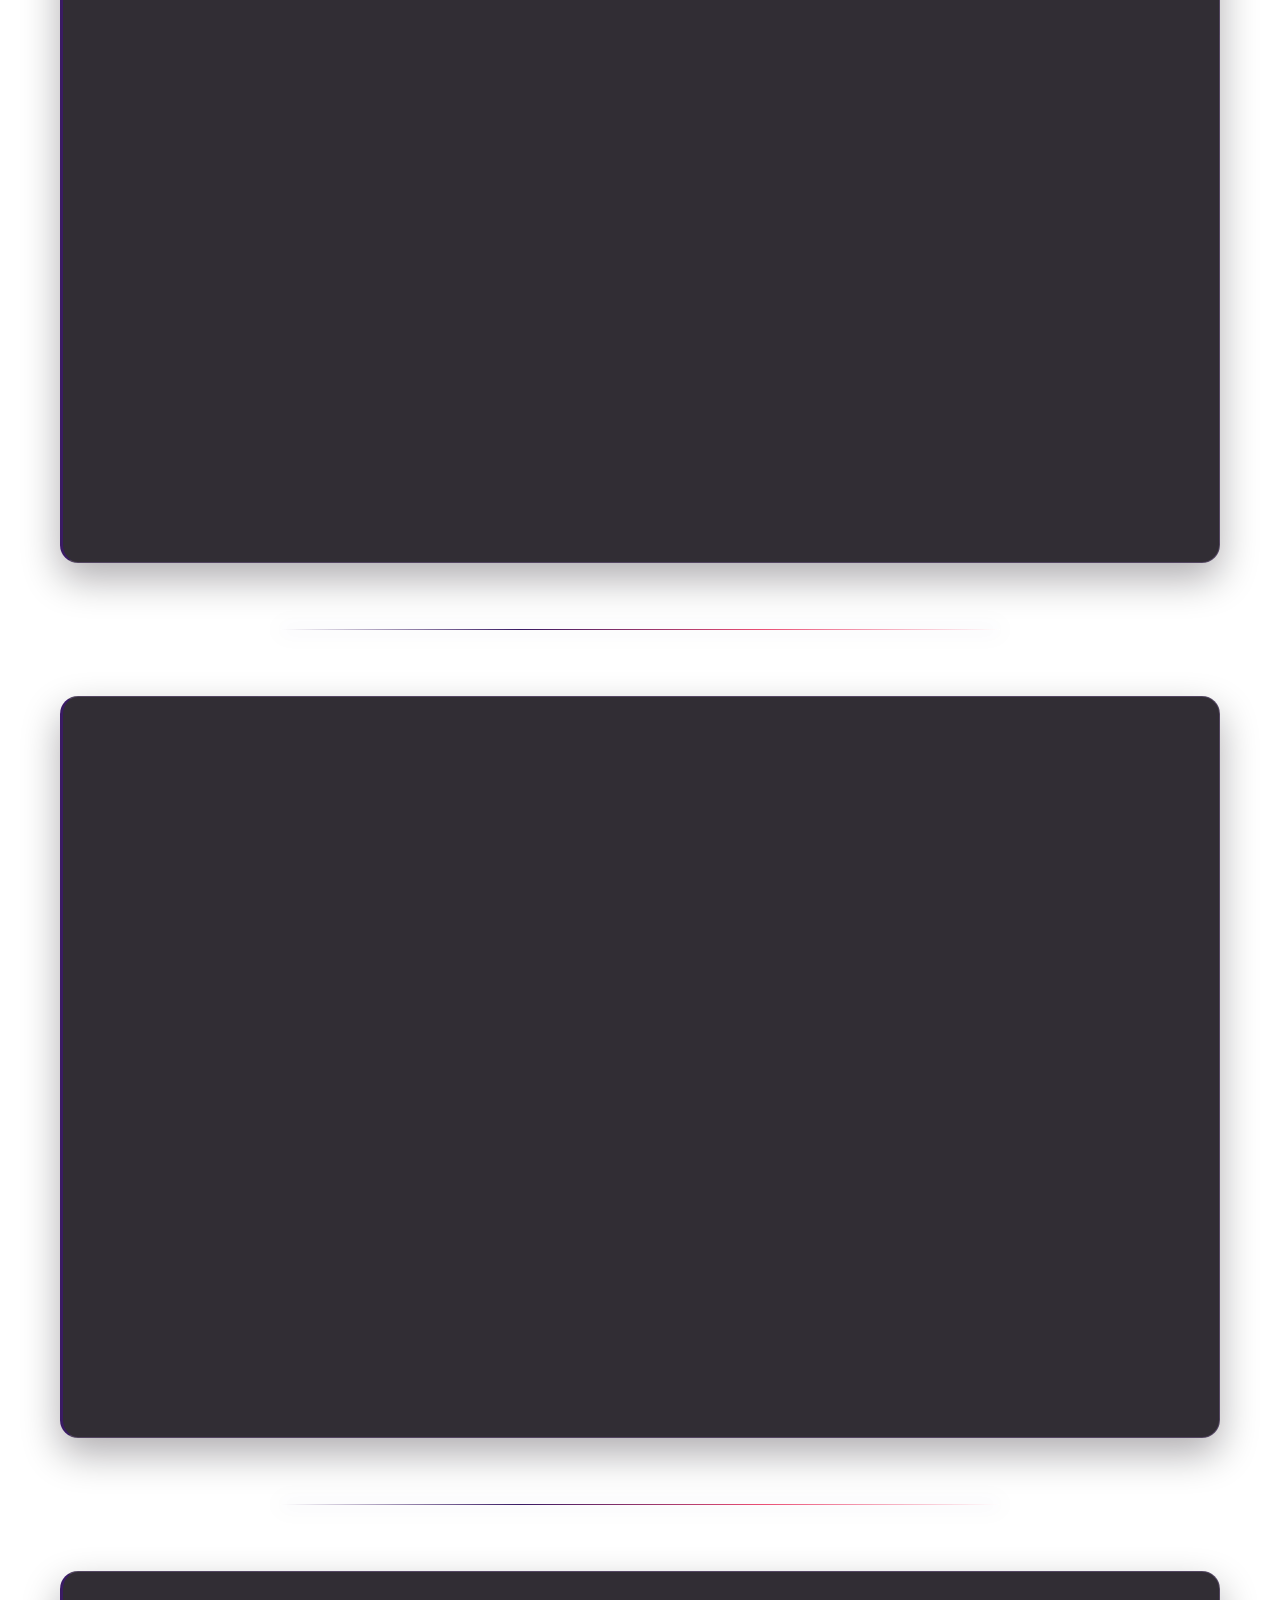
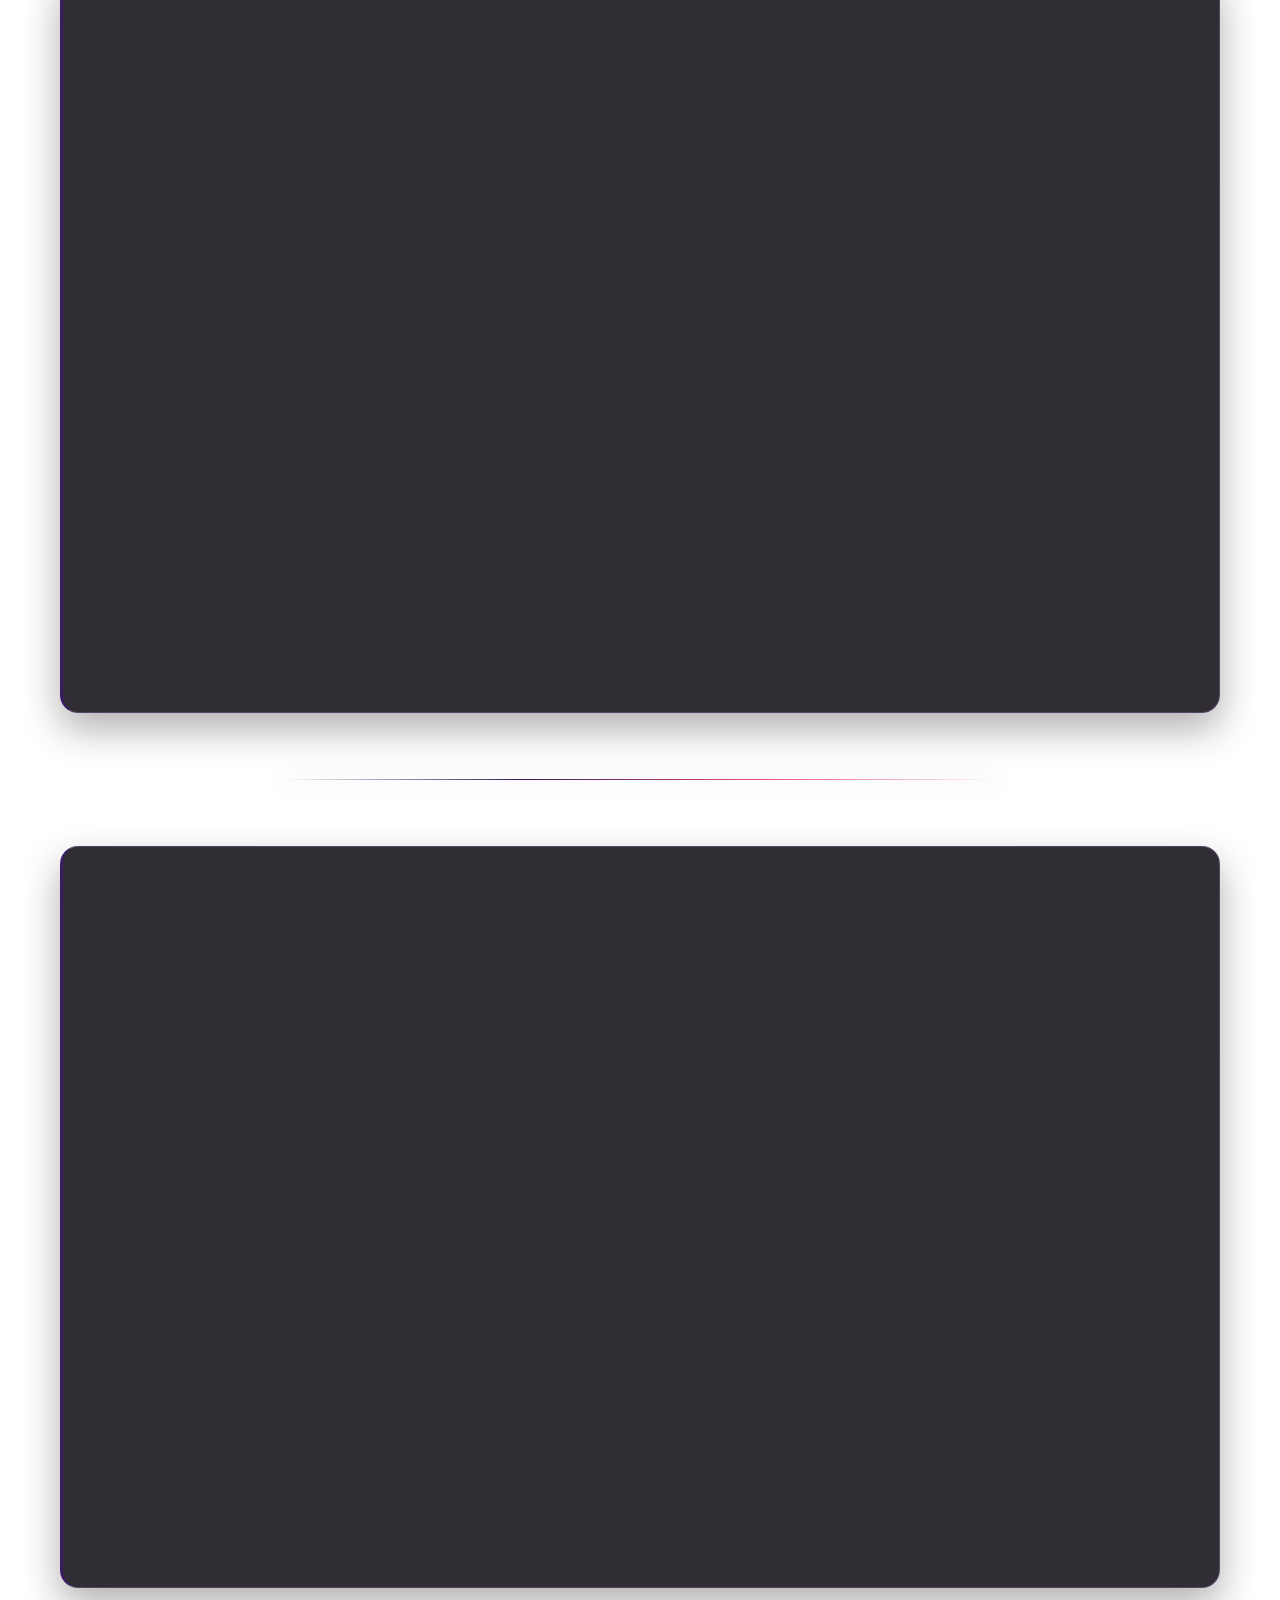
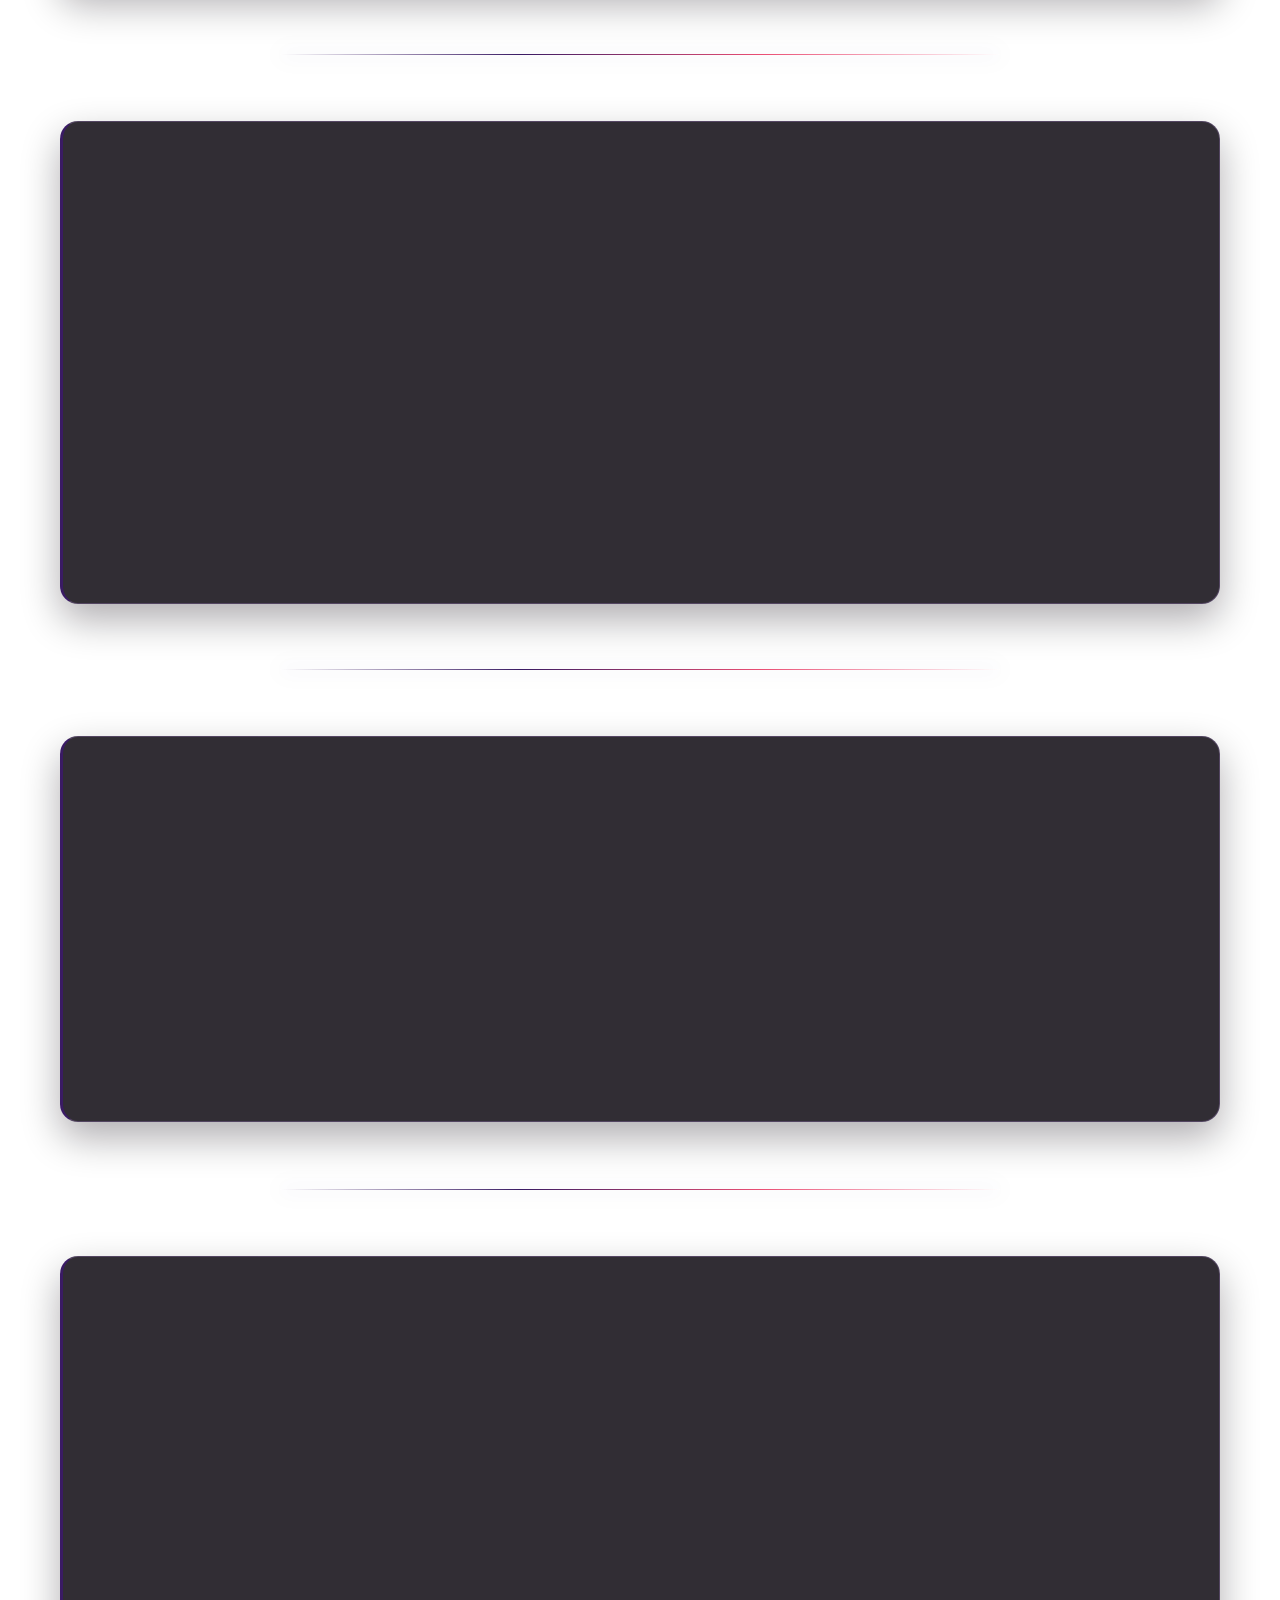
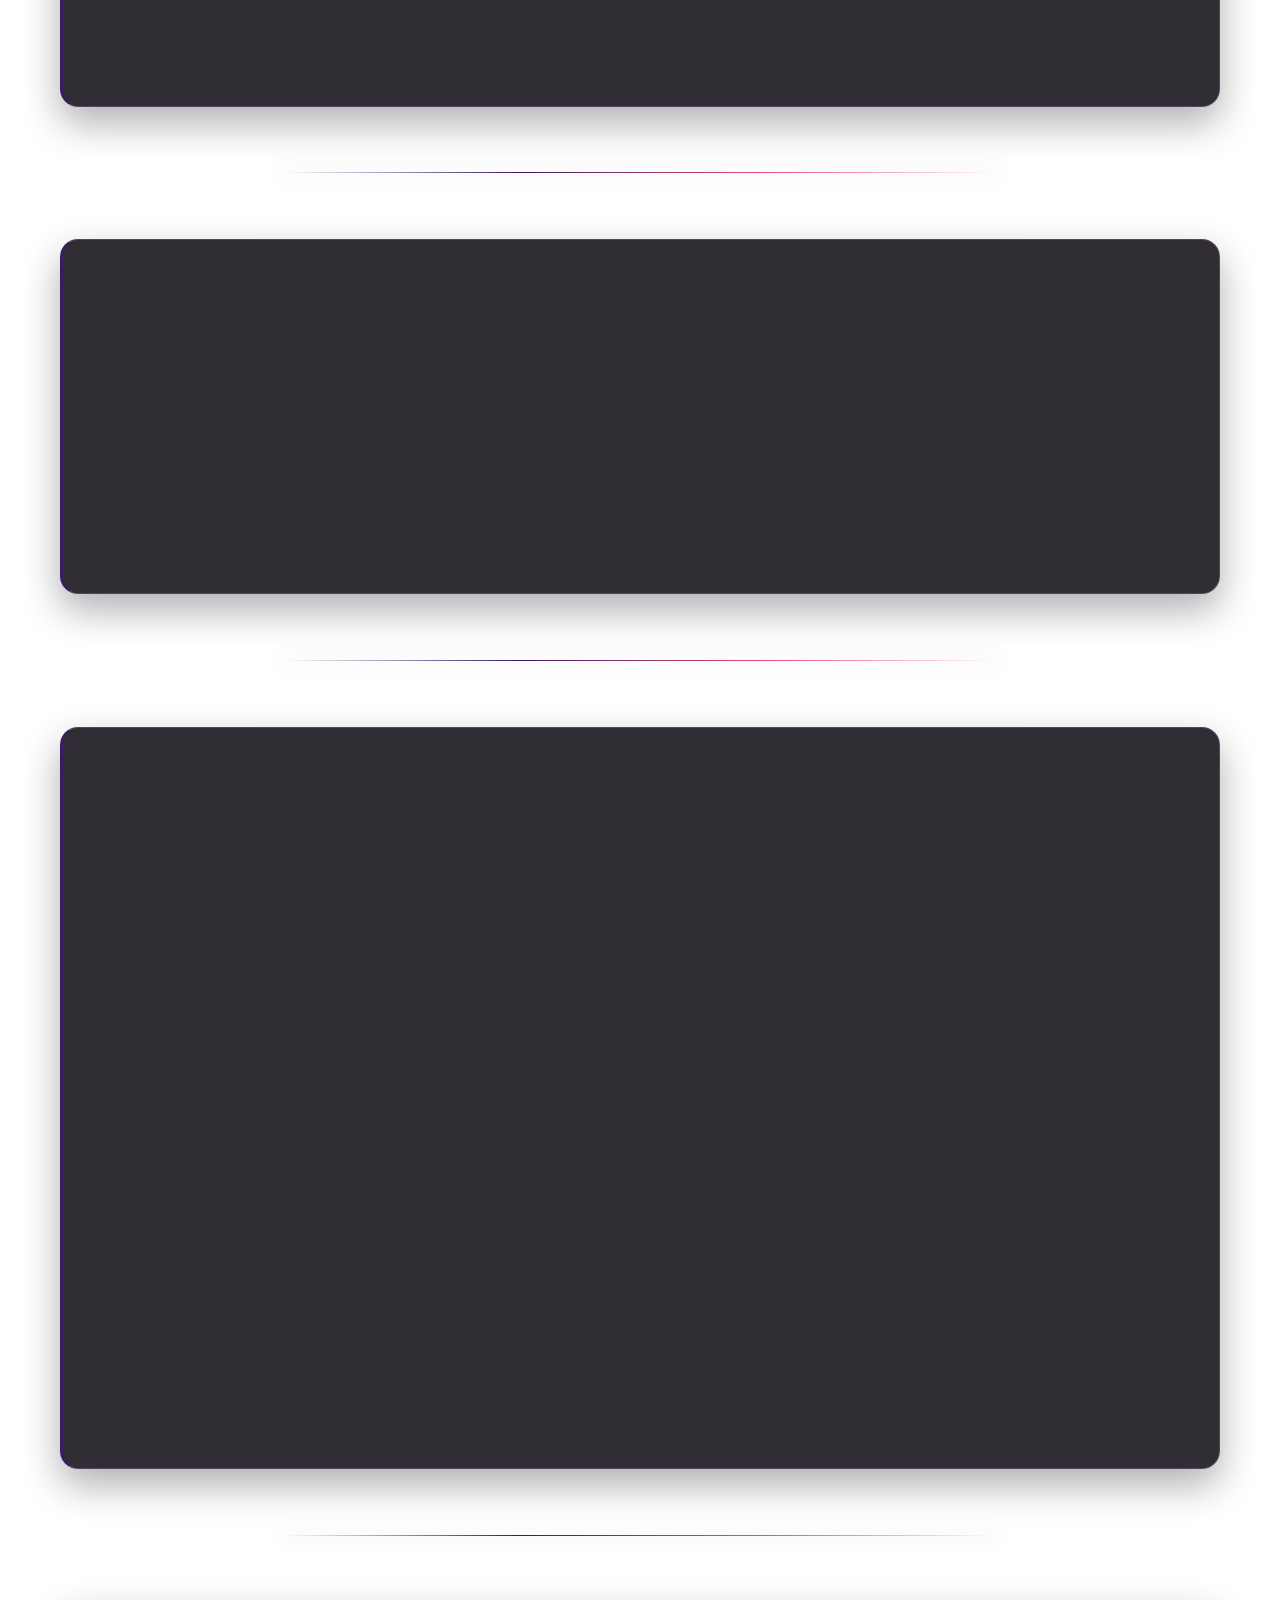
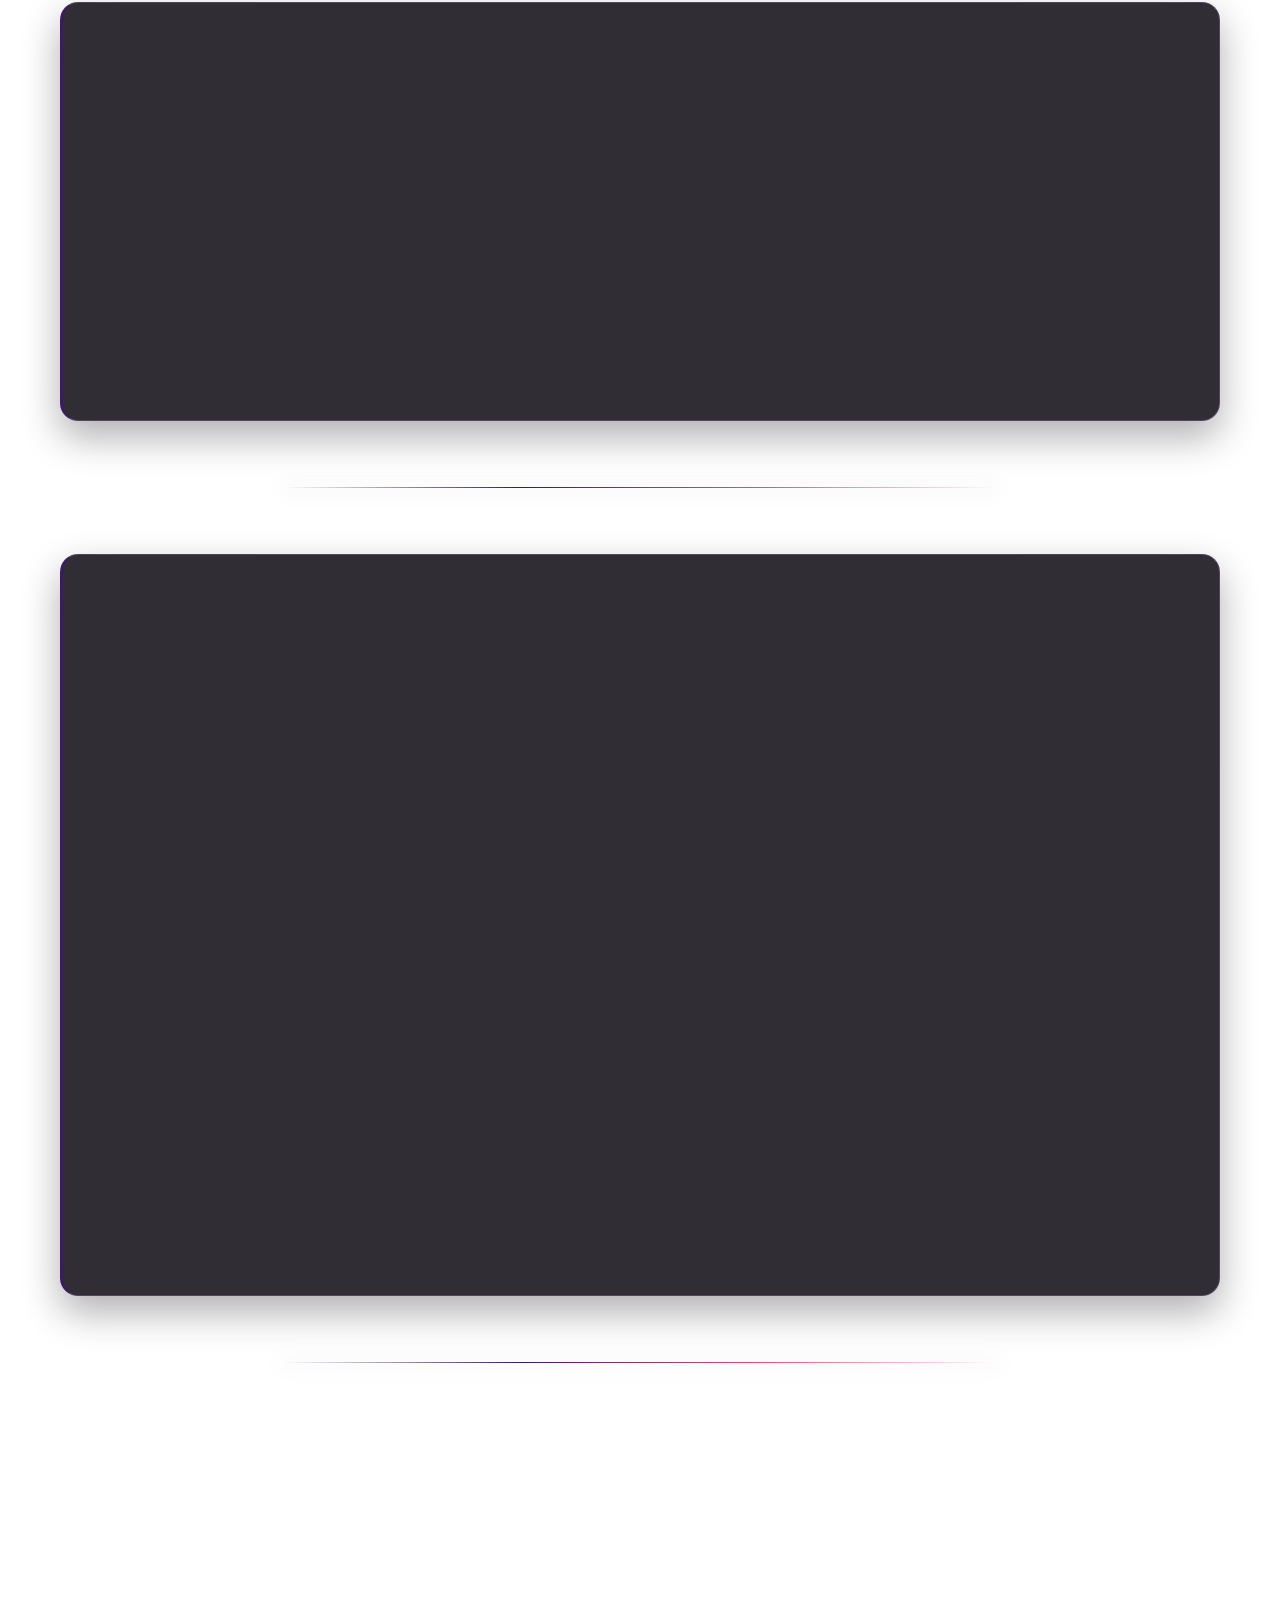
==== commit 68342765: "Atualiza versao do CSS na index.html" ====
--- a/index.html
+++ b/index.html
@@ -24,7 +24,7 @@
   <meta name="twitter:description" content="Batistel World — um arquivo pessoal de memórias, amizades e momentos especiais.">
   <meta name="twitter:image" content="https://ryan20014737472.github.io/Blog-pessoal-site/assets/images/t%C3%ADtulo.png">
   <title>👑BLOG BATISTEL👑</title>
-  <link rel="stylesheet" href="style.css?v=20260822-visual-refine-v1">
+  <link rel="stylesheet" href="style.css?v=20260925-memories-v2">
 </head>
 <body class="pagina-um">
 
--- a/style.css
+++ b/style.css
@@ -102,32 +102,7 @@
   place-items: center;
   text-align: center;
   border-bottom: 1px solid var(--borda);
-  background:
-    radial-gradient(circle at 50% 45%, rgba(255, 255, 255, 0.09), transparent 24rem),
-    linear-gradient(145deg, rgba(61, 18, 110, 0.68), rgba(99, 12, 12, 0.45));
-}
-
-.hero::before,
-.hero::after {
-  position: absolute;
-  width: clamp(18rem, 45vw, 44rem);
-  aspect-ratio: 1;
-  content: "";
-  border: 1px solid rgba(255, 250, 255, 0.18);
-  border-radius: 50%;
-  pointer-events: none;
-}
-
-.hero::before {
-  top: -38%;
-  left: -16%;
-  box-shadow: 0 0 100px rgba(61, 18, 110, 0.55);
-}
-
-.hero::after {
-  right: -15%;
-  bottom: -45%;
-  box-shadow: 0 0 110px rgba(99, 12, 12, 0.52);
+  background: linear-gradient(145deg, rgba(61, 18, 110, 0.56), rgba(99, 12, 12, 0.36));
 }
 
 .hero__content {
@@ -155,7 +130,7 @@
   filter:
     drop-shadow(0 18px 34px rgba(10, 0, 16, 0.4))
     drop-shadow(0 0 14px rgba(99, 12, 12, 0.28));
-  animation: flutuar-titulo 6s ease-in-out infinite;
+  animation: none;
 }
 
 .hero__subtitle {
@@ -212,38 +187,13 @@
   padding: clamp(24px, 4vw, 46px);
   overflow: hidden;
   isolation: isolate;
-  background:
-    linear-gradient(135deg, rgba(255, 250, 255, 0.095), rgba(255, 250, 255, 0.025)),
-    linear-gradient(145deg, rgba(61, 18, 110, 0.31), rgba(99, 12, 12, 0.16));
+  background: rgba(20, 8, 29, 0.86);
   border: 1px solid var(--borda);
-  border-radius: var(--raio);
-  box-shadow:
-    0 22px 54px var(--sombra),
-    inset 0 1px 0 rgba(255, 250, 255, 0.1);
-  backdrop-filter: blur(16px);
+  border-left: 3px solid var(--roxo);
+  border-radius: 18px;
+  box-shadow: 0 16px 38px rgba(8, 1, 13, 0.32);
   scroll-margin-top: clamp(18px, 4vh, 32px);
-  transition:
-    transform 240ms ease,
-    border-color 240ms ease,
-    box-shadow 240ms ease;
-}
-
-.post::before {
-  position: absolute;
-  right: -95px;
-  bottom: -125px;
-  z-index: 0;
-  width: 260px;
-  aspect-ratio: 1;
-  content: "";
-  pointer-events: none;
-  background: radial-gradient(
-    circle,
-    color-mix(in srgb, var(--vermelho) 28%, transparent),
-    transparent 68%
-  );
-  border-radius: 50%;
-  opacity: 0.7;
+  transition: border-color 240ms ease, box-shadow 240ms ease;
 }
 
 .post::after {
@@ -251,12 +201,12 @@
   top: 0;
   left: 0;
   z-index: 2;
-  width: 62%;
-  height: 2px;
+  width: min(100px, 25%);
+  height: 3px;
   content: "";
   pointer-events: none;
   background: linear-gradient(90deg, var(--roxo), var(--vermelho), transparent);
-  box-shadow: 0 0 16px color-mix(in srgb, var(--vermelho) 35%, transparent);
+  box-shadow: none;
 }
 
 .post > * {
@@ -264,19 +214,10 @@
   z-index: 1;
 }
 
-.post:hover {
-  border-color: rgba(255, 250, 255, 0.32);
-  box-shadow:
-    0 28px 66px rgba(8, 1, 13, 0.56),
-    inset 0 1px 0 rgba(255, 250, 255, 0.13);
-  transform: translateY(-4px);
-}
-
+.post:hover,
 .post:focus-within {
-  border-color: rgba(255, 250, 255, 0.32);
-  box-shadow:
-    0 25px 60px rgba(8, 1, 13, 0.54),
-    inset 0 1px 0 rgba(255, 250, 255, 0.13);
+  border-color: rgba(255, 250, 255, 0.38);
+  box-shadow: 0 18px 42px rgba(8, 1, 13, 0.4);
 }
 
 /* Três mídias à esquerda, seguidas de três à direita. */
@@ -295,15 +236,13 @@
   object-fit: contain;
   background: rgba(8, 1, 13, 0.22);
   border: 1px solid rgba(255, 250, 255, 0.16);
-  border-radius: calc(var(--raio) - 8px);
-  box-shadow: 0 18px 36px rgba(8, 1, 13, 0.35);
-  transition: transform 360ms ease, filter 360ms ease, box-shadow 360ms ease;
+  border-radius: 10px;
+  box-shadow: 0 10px 26px rgba(8, 1, 13, 0.28);
+  transition: border-color 240ms ease;
 }
 
 .post:hover > :is(img, video) {
-  filter: saturate(1.08) contrast(1.03);
-  box-shadow: 0 24px 42px rgba(8, 1, 13, 0.5);
-  transform: scale(1.012);
+  border-color: rgba(255, 250, 255, 0.34);
 }
 
 .texto {
@@ -337,24 +276,14 @@
   align-items: center;
   min-height: 28px;
   margin-bottom: 0.85rem;
-  padding: 0.36rem 0.62rem;
-  color: rgba(255, 250, 255, 0.88);
-  font-size: 0.67rem;
-  font-weight: 900;
-  letter-spacing: 0.13em;
+  padding: 0 0 0.4rem;
+  color: var(--texto-suave);
+  font-family: "Minecraft", ui-monospace, monospace;
+  font-size: 0.76rem;
+  font-weight: 400;
+  letter-spacing: 0.05em;
   text-transform: uppercase;
-  background:
-    linear-gradient(
-      135deg,
-      color-mix(in srgb, var(--roxo) 42%, transparent),
-      color-mix(in srgb, var(--vermelho) 34%, transparent)
-    ),
-    rgba(8, 1, 13, 0.44);
-  border: 1px solid rgba(255, 250, 255, 0.2);
-  border-radius: 999px;
-  box-shadow:
-    inset 0 1px 0 rgba(255, 250, 255, 0.12),
-    0 8px 20px rgba(8, 1, 13, 0.2);
+  border-bottom: 2px solid var(--vermelho);
 }
 
 .texto h2 {
@@ -695,9 +624,7 @@
 }
 
 body.pagina-um .post {
-  background:
-    linear-gradient(135deg, rgba(255, 245, 255, 0.12), rgba(255, 245, 255, 0.035)),
-    linear-gradient(145deg, rgba(58, 27, 100, 0.34), rgba(234, 77, 115, 0.18));
+  background: rgba(21, 16, 25, 0.88);
 }
 
 /* Barra de rolagem da página 1. */
@@ -786,10 +713,9 @@
 }
 
 body.pagina-tres .post {
-  background:
-    linear-gradient(135deg, rgba(0, 132, 247, 0.24), rgba(247, 49, 0, 0.15)),
-    rgba(0, 0, 16, 0.72);
+  background: rgba(0, 0, 16, 0.86);
   border-color: rgba(0, 165, 247, 0.32);
+  border-left-color: var(--roxo);
 }
 
 body.pagina-tres hr {
@@ -886,13 +812,10 @@
   gap: 12px;
   margin: 0 0 clamp(42px, 7vw, 72px);
   padding: clamp(22px, 4vw, 34px);
-  background:
-    linear-gradient(135deg, rgba(255, 250, 255, 0.12), rgba(255, 250, 255, 0.035)),
-    rgba(8, 1, 13, 0.46);
+  background: rgba(8, 1, 13, 0.82);
   border: 1px solid var(--borda);
-  border-radius: 24px;
-  box-shadow: 0 20px 50px var(--sombra);
-  backdrop-filter: blur(18px);
+  border-radius: 18px;
+  box-shadow: 0 16px 38px rgba(8, 1, 13, 0.3);
 }
 
 .memory-tools__title {
